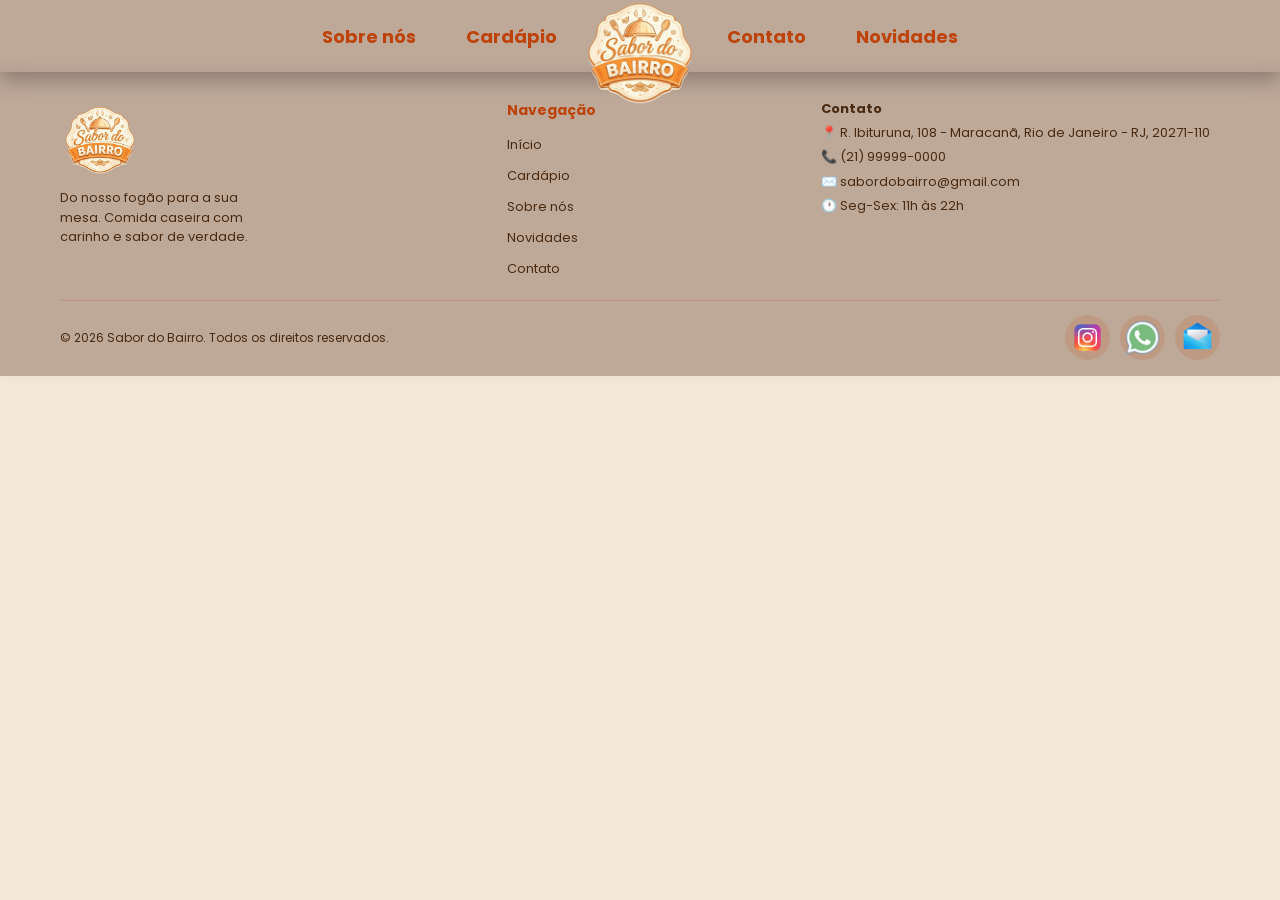
==== cardapio.html @ ca109fde "adição de footer responsivo" ====
<!DOCTYPE html>
<html lang="pt-br">

<head>
    <meta charset="UTF-8">
    <meta name="viewport" content="width=device-width, initial-scale=1.0">
    <title>Sabor do Bairro | Cardápio </title>
    <link rel="stylesheet" href="styles/menu.css">
    <link rel="preconnect" href="https://fonts.googleapis.com">
    <link rel="preconnect" href="https://fonts.gstatic.com" crossorigin>
    <link href="https://fonts.googleapis.com/css2?family=Koh+Santepheap:wght@100;300;400;700;900&display=swap" rel="stylesheet">
    <link href="https://fonts.googleapis.com/css2?family=Poppins:ital,wght@0,100;0,200;0,300;0,400;0,500;0,600;0,700;0,800;0,900;1,100;1,200;1 300;1,400;1,500;1,600;1,700;1,800;1,900&display=swap" rel="stylesheet">
    <script src="scripts/menu.js" defer></script>
    <link rel="shortcut icon" href="assets/images/logo.png" type="image/png">
</head>

<body>
    <header>
        <nav class="navbar">
            <div class="menu-toggle" id="menuToggle" onclick="toggleMenu()">☰</div>

            <a href="index.html" class="logo-nav-mobile">
                <img src="assets/images/logo.png" alt="Logo Sabor do Bairro">
            </a>

            <ul class="menu" id="menu">
                <li><a href="sobrenos.html">Sobre nós</a></li>
                <li><a href="cardapio.html">Cardápio</a></li>
                <li class="logo-gap"></li>
                <li><a href="index.html"><img src="assets/images/logo.png" alt="Logo Sabor do Bairro" class="logo"></a>
                </li>
                <li><a href="contato.html">Contato</a></li>
                <li><a href="novidades.html">Novidades</a></li>
            </ul>
        </nav>

        <ul class="menu-mobile" id="menuMobile">
            <a href="index.html" class="logo-menu-mobile">
                <img src="assets/images/logo.png" alt="Logo Sabor do Bairro">
            </a>
            <li><a href="index.html">Início</a></li>
            <li><a href="cardapio.html">Cardápio</a></li>
            <li><a href="contato.html">Contato</a></li>
            <li><a href="sobrenos.html">Sobre nós</a></li>
            <li><a href="novidades.html">Novidades</a></li>
            <footer>
                <p class="footernavbar">&copy; 2026 Sabor do Bairro. Todos os direitos reservados.</p>
            </footer>
        </ul>

        <div class="overlay" id="overlay" onclick="toggleMenu()"></div>
    </header>

    <footer class="rodape">
        <div class="gradeRodape">

            <div class="logoRodape">
                <img src="assets/images/logo.png" alt="Logo Sabor do Bairro">
                <p class="sloganRodape">Do nosso fogão para a sua mesa. Comida caseira com carinho e sabor de verdade.
                </p>
            </div>

            <div class="colunaRodape">
                <p class="tituloColuna">Navegação</p>
                <ul>
                    <li><a href="index.html">Início</a></li>
                    <li><a href="cardapio.html">Cardápio</a></li>
                    <li><a href="sobrenos.html">Sobre nós</a></li>
                    <li><a href="novidades.html">Novidades</a></li>
                    <li><a href="contato.html">Contato</a></li>
                </ul>
            </div>

            <div class="colunaRodape contatoRodape">
                <p class="tituloColuna">Contato</p>
                <p>📍 R. Ibituruna, 108 - Maracanã, Rio de Janeiro - RJ, 20271-110</p>
                <p>📞 (21) 99999-0000</p>
                <p>✉️ sabordobairro@gmail.com</p>
                <p>🕐 Seg-Sex: 11h às 22h</p>
            </div>

        </div>

        <hr class="divisorRodape">

        <div class="fundoRodape">
            <p class="direitosRodape">&copy; 2026 Sabor do Bairro. Todos os direitos reservados.</p>
            <div class="redesRodape">
                <a href="#" class="linkRede" title="Instagram"><img src="assets/images/icons/icons-instagram.png"
                        alt="Instagram"></a>
                <a href="#" class="linkRede" title="WhatsApp"><img src="assets/images/icons/icons-whatsapp.png"
                        alt="WhatsApp"></a>
                <a href="#" class="linkRede" title="Email"><img src="assets/images/icons/icons-mail.png"
                        alt="Email"></a>
            </div>
        </div>
    </footer>
</body>

</html>
---- styles/menu.css ----
:root {
    --corPrincipal: #be430a;
    --corSecundaria: #c0948057;
    --fundo: #F4E9D8;
    --branco: #FFFFFF;
    --textoPrincipal: #181818;
    --textoSecundario: #494949;
}
body {
    font-family: 'Poppins', Arial, Helvetica, sans-serif;
    background-color: #F4E9D8;
    margin: 0;
    padding: 0;
}
/*navbar pc*/
.navbar {
    position: relative;
    background: #8b6c5e81;
    box-shadow: 0 8px 20px rgba(0, 0, 0, 0.281);
    height: 72px;
    display: flex;
    align-items: center;
    justify-content: center;
    font-weight: bold;
}
.menu {
    display: flex;
    align-items: center;
    justify-content: center;
    gap: 10px;
    list-style: none;
    margin: 0;
    padding: 0;
    width: 100%;
}
.menu li a {
    font-size: 18px;
    color: var(--corPrincipal);
    text-decoration: none;
    padding: 0 20px;
}
.menu li:not(:has(.logo)) a:hover {
    color: #913409;
    border-bottom: 2px solid #913409;
}
.menu li:not(:has(.logo)) a.active {
    font-weight: 500;
    color: #913409;
}
.menu li:has(.logo) {
    position: absolute;
    top: -34px;
    left: 50%;
    transform: translateX(-50%);
    z-index: 10;
}
.logo {
    width: 120px;
    height: 120px;
    object-fit: contain;
    display: block;
}
.logo-gap {
    width: 110px;
}
/* menu celular */
.menu-toggle {
    display: none;
    font-size: 28px;
    color: var(--corPrincipal);
    cursor: pointer;
    font-weight: bold;
    position: absolute;
    left: 25px;
    z-index: 50;
}
.logo-nav-mobile {
    display: none;
    position: absolute;
    left: 50%;
    transform: translateX(-50%);
    z-index: 50;
}
.logo-nav-mobile img {
    width: 55px;
    height: 55px;
    object-fit: contain;
    display: block;
}
.menu-mobile {
    position: fixed;
    top: 0;
    left: 0;
    height: 100%;
    width: 260px;
    background-color: #ac9488;
    z-index: 200;
    list-style: none;
    padding-top: 20px;
    margin: 0;
    border-radius: 0 15px 15px 0;
    transform: translateX(-100%);
    transition: transform 0.3s ease;
}
.menu-mobile.aberto {
    transform: translateX(0);
}
.logo-menu-mobile {
    display: flex;
    justify-content: center;
    margin-bottom: 10px;
    padding: 10px 0 20px;
    border-bottom: 1px solid rgba(190, 67, 10, 0.2);
}
.logo-menu-mobile img {
    width: 90px;
    height: 90px;
    object-fit: contain;
}
.menu-mobile li a {
    display: block;
    padding: 12px 20px;
    color: var(--corPrincipal);
    font-weight: 600;
    text-decoration: none;
}
.menu-mobile li a:hover {
    color: #913409;
    border-bottom: 2px solid #913409;
}
.overlay {
    display: none;
    position: fixed;
    inset: 0;
    background: rgba(0, 0, 0, 0.4);
    z-index: 100;
}
.overlay.ativo {
    display: block;
}
.footernavbar {
    text-align: left;
    color: var(--corPrincipal);
    font-weight: 600;
    position: fixed;
    bottom: 65px;
    left: 20px;
    padding: 20px;
}
/* media query p celular */
@media (max-width: 768px) {
    .menu {
        display: none;
    }
    .menu-toggle {
        display: block;
    }
    .logo-nav-mobile {
        display: block;
    }
}

/* rodape */
.rodape {
    background: #8b6c5e81;
    box-shadow: 0 -4px 16px rgba(0, 0, 0, 0.10);
    font-family: 'Poppins', Arial, sans-serif;
    padding: 28px 60px 16px;
    box-sizing: border-box;
}

.gradeRodape {
    display: grid;
    grid-template-columns: 1.2fr 0.8fr 1.2fr;
    gap: 48px;
    width: 100%;
    margin-bottom: 20px;
    align-items: start;
}

.logoRodape img {
    width: 80px;
    height: 80px;
    object-fit: contain;
    display: block;
    margin-bottom: 8px;
}

.sloganRodape {
    font-size: 13px;
    color: #4a2a10;
    line-height: 1.5;
    margin: 0;
    max-width: 200px;
}

.tituloColuna {
    font-size: 14px;
    font-weight: 700;
    color: var(--corPrincipal);
    margin: 0 0 10px;
}

.colunaRodape ul {
    list-style: none;
    margin: 0;
    padding: 0;
    display: flex;
    flex-direction: column;
    gap: 6px;
}

.colunaRodape ul li a {
    font-size: 13px;
    color: #4a2a10;
    text-decoration: none;
    transition: color 0.2s;
}

.colunaRodape ul li a:hover {
    color: var(--corPrincipal);
}

.contatoRodape p {
    font-size: 13px;
    color: #4a2a10;
    margin: 0 0 6px;
    line-height: 1.4;
}

.divisorRodape {
    border: none;
    border-top: 1px solid rgba(190, 67, 10, 0.2);
    width: 100%;
    margin: 0 0 14px;
}

.fundoRodape {
    display: flex;
    align-items: center;
    justify-content: space-between;
    flex-wrap: wrap;
    gap: 8px;
}

.direitosRodape {
    font-size: 12px;
    color: #4a2a10;
    margin: 0;
}

.redesRodape {
    display: flex;
    gap: 10px;
}

.linkRede {
    width: 45px;
    height: 45px;
    border-radius: 50%;
    background: rgba(190, 67, 10, 0.15);
    display: flex;
    align-items: center;
    justify-content: center;
    text-decoration: none;
    transition: background 0.2s;
}

.linkRede img {
    width: 35px;
    height:35px;
    object-fit: contain;
}

.linkRede:hover {
    background: rgba(190, 67, 10, 0.30);
}

/* celular grande */
@media (max-width: 768px) {
    .rodape {
        padding: 16px 20px 12px;
    }

    .gradeRodape {
        grid-template-columns: 1fr;
        gap: 10px;
        margin-bottom: 12px;
    }

    .logoRodape {
        display: flex;
        align-items: center;
        gap: 12px;
    }

    .logoRodape img {
        width: 60px;
        height: 60px;
    }

    .sloganRodape {
        max-width: 100%;
        font-size: 12px;
    }

    .colunaRodape:has(ul) {
        display: none;
    }

    .contatoRodape p {
        font-size: 12px;
        margin-bottom: 4px;
    }

    .divisorRodape {
        margin: 10px 0;
    }

    .fundoRodape {
        flex-direction: column;
        align-items: center;
        text-align: center;
        gap: 8px;
    }

    .direitosRodape {
        text-align: center;
        font-size: 11px;
    }

    .linkRede {
        width: 40px;
        height: 40px;
    }

    .linkRede img {
        width: 30px;
        height: 30px;
    }
}

/* celular pequeno */
@media (max-width: 480px) {
    .logoRodape {
        flex-direction: row;
        align-items: center;
    }
}
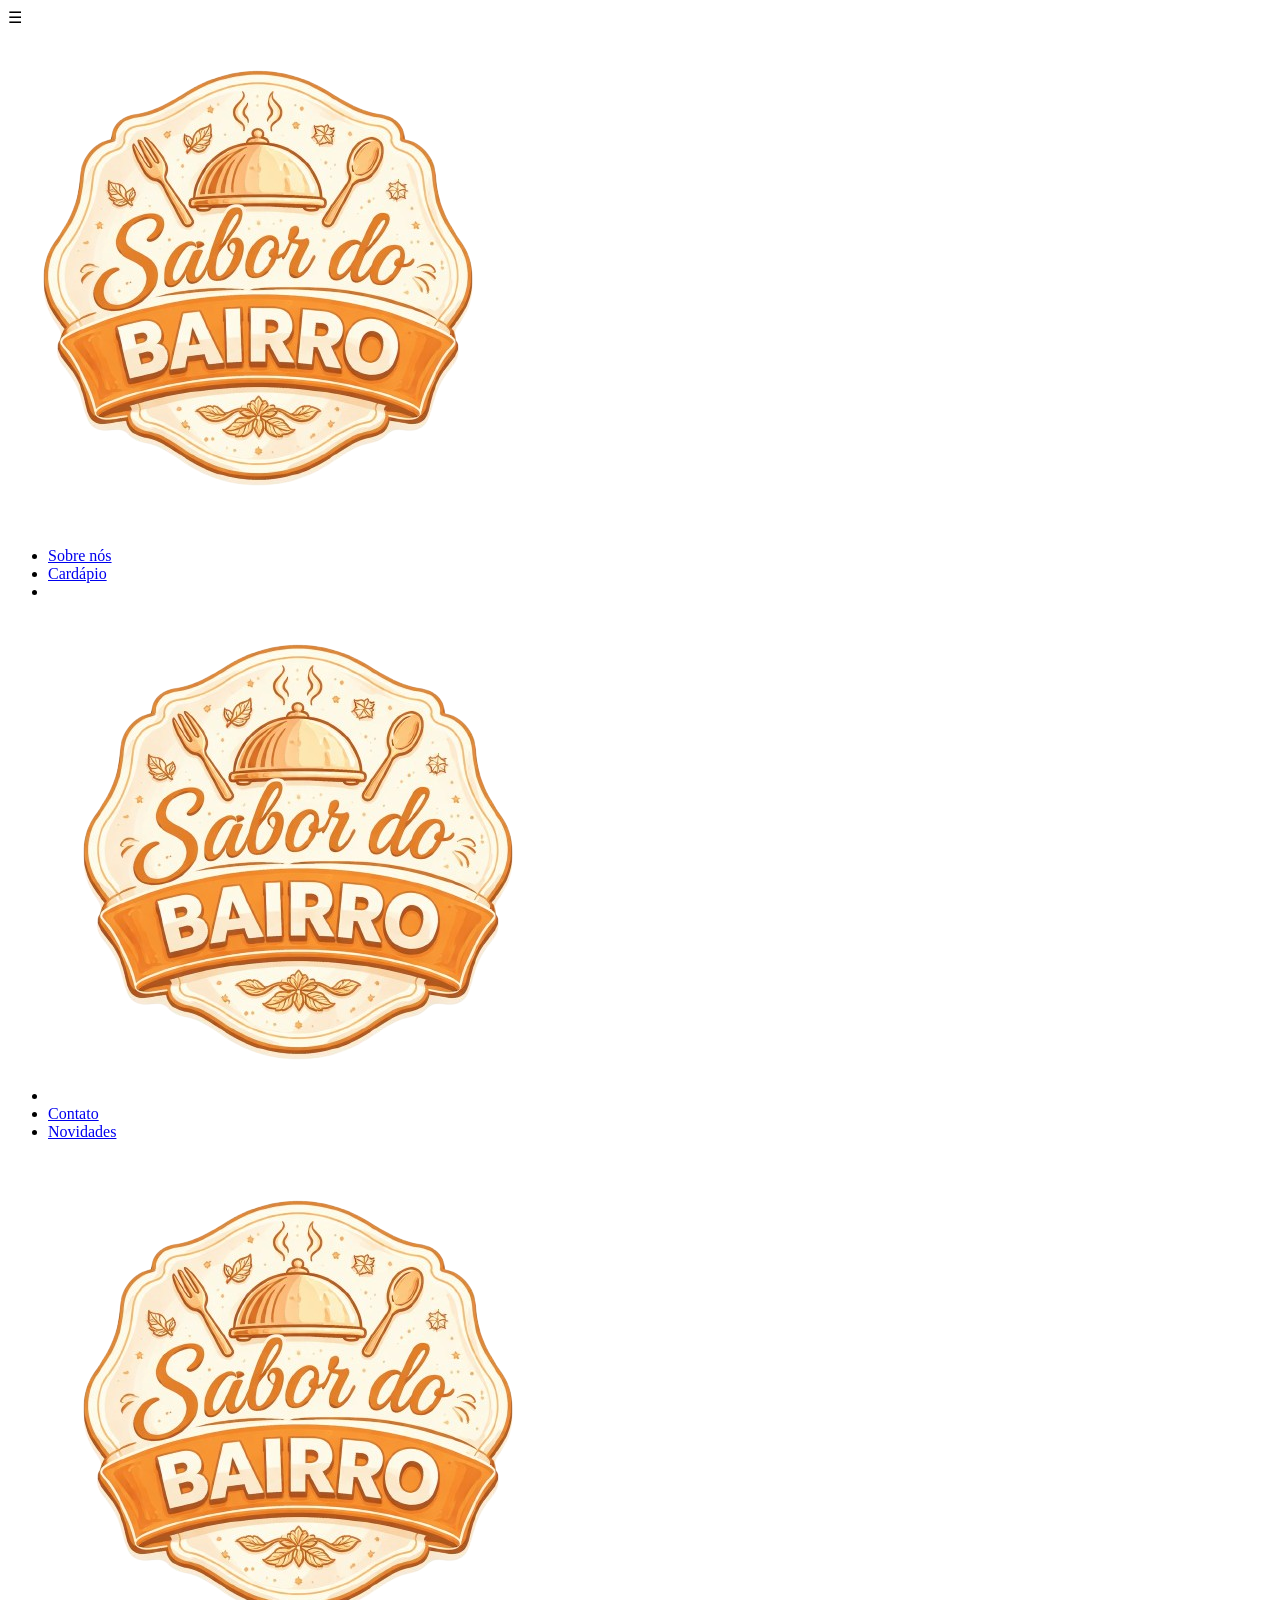
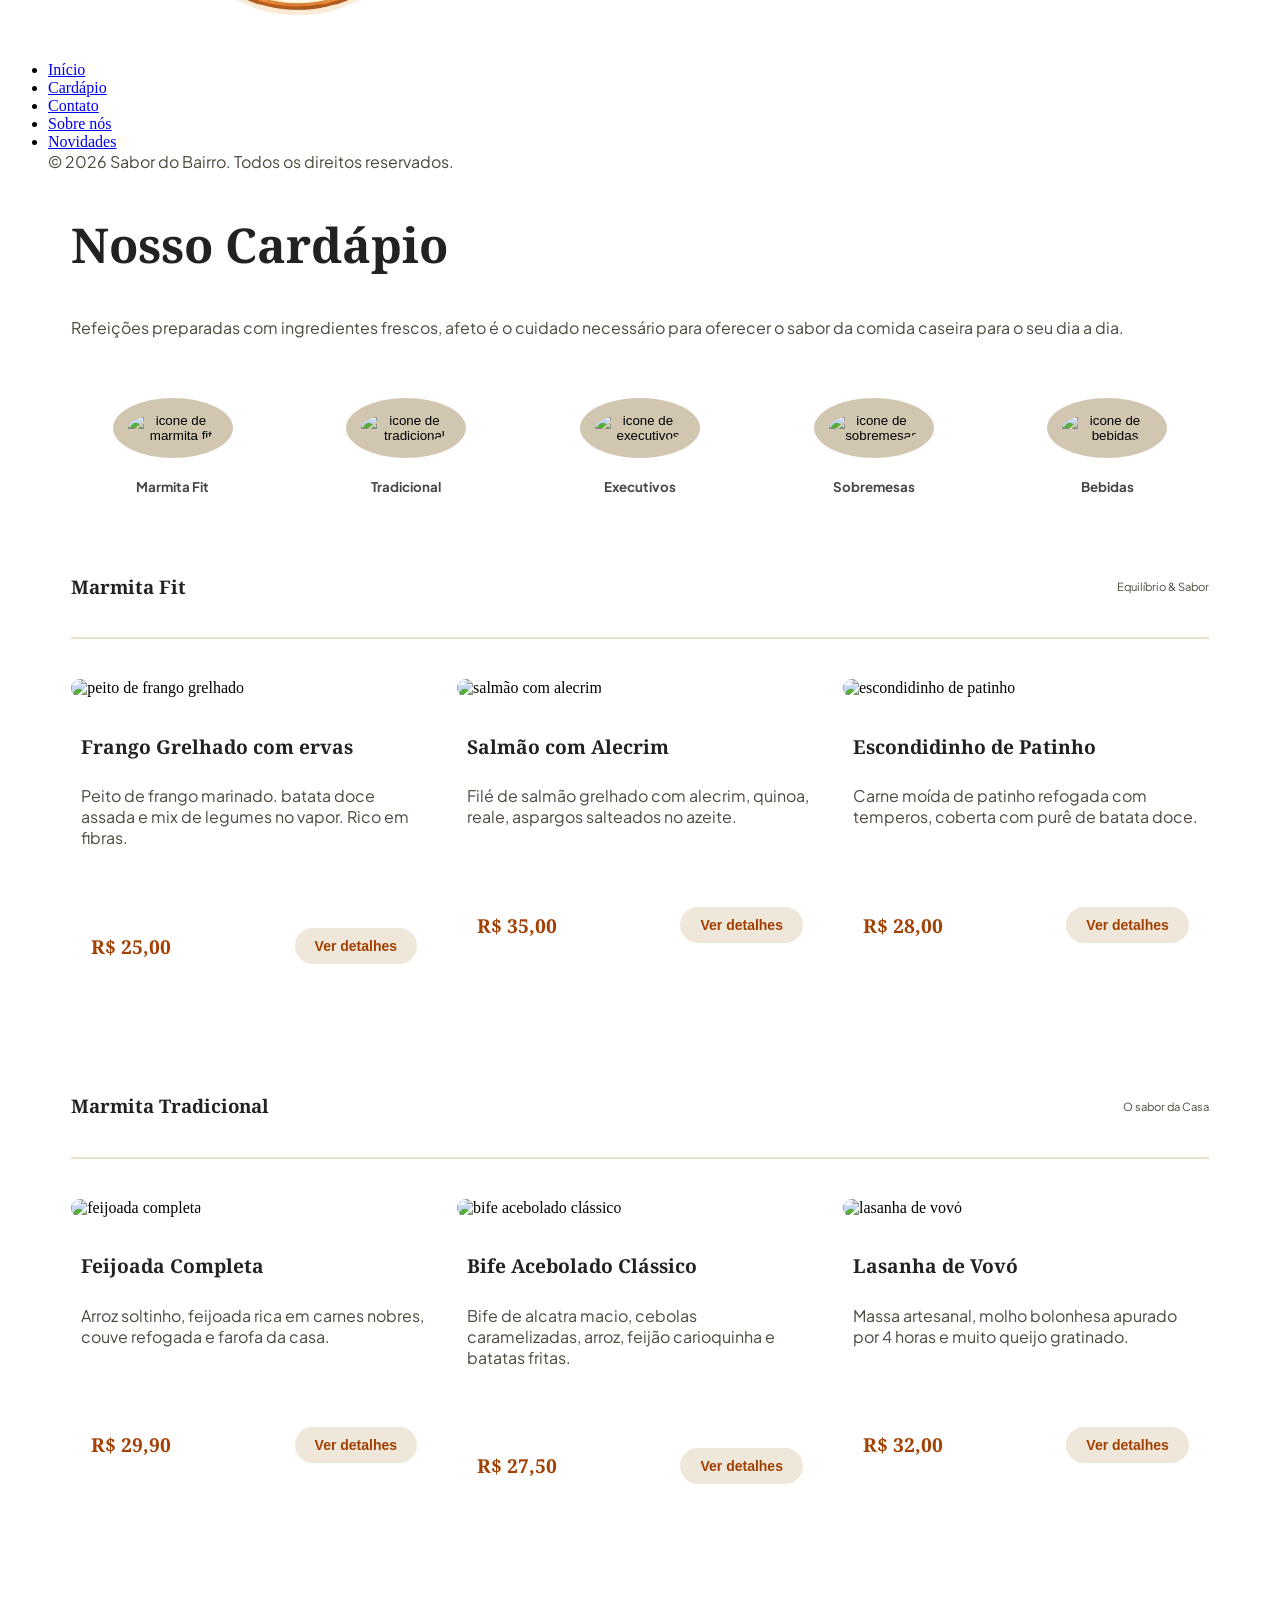
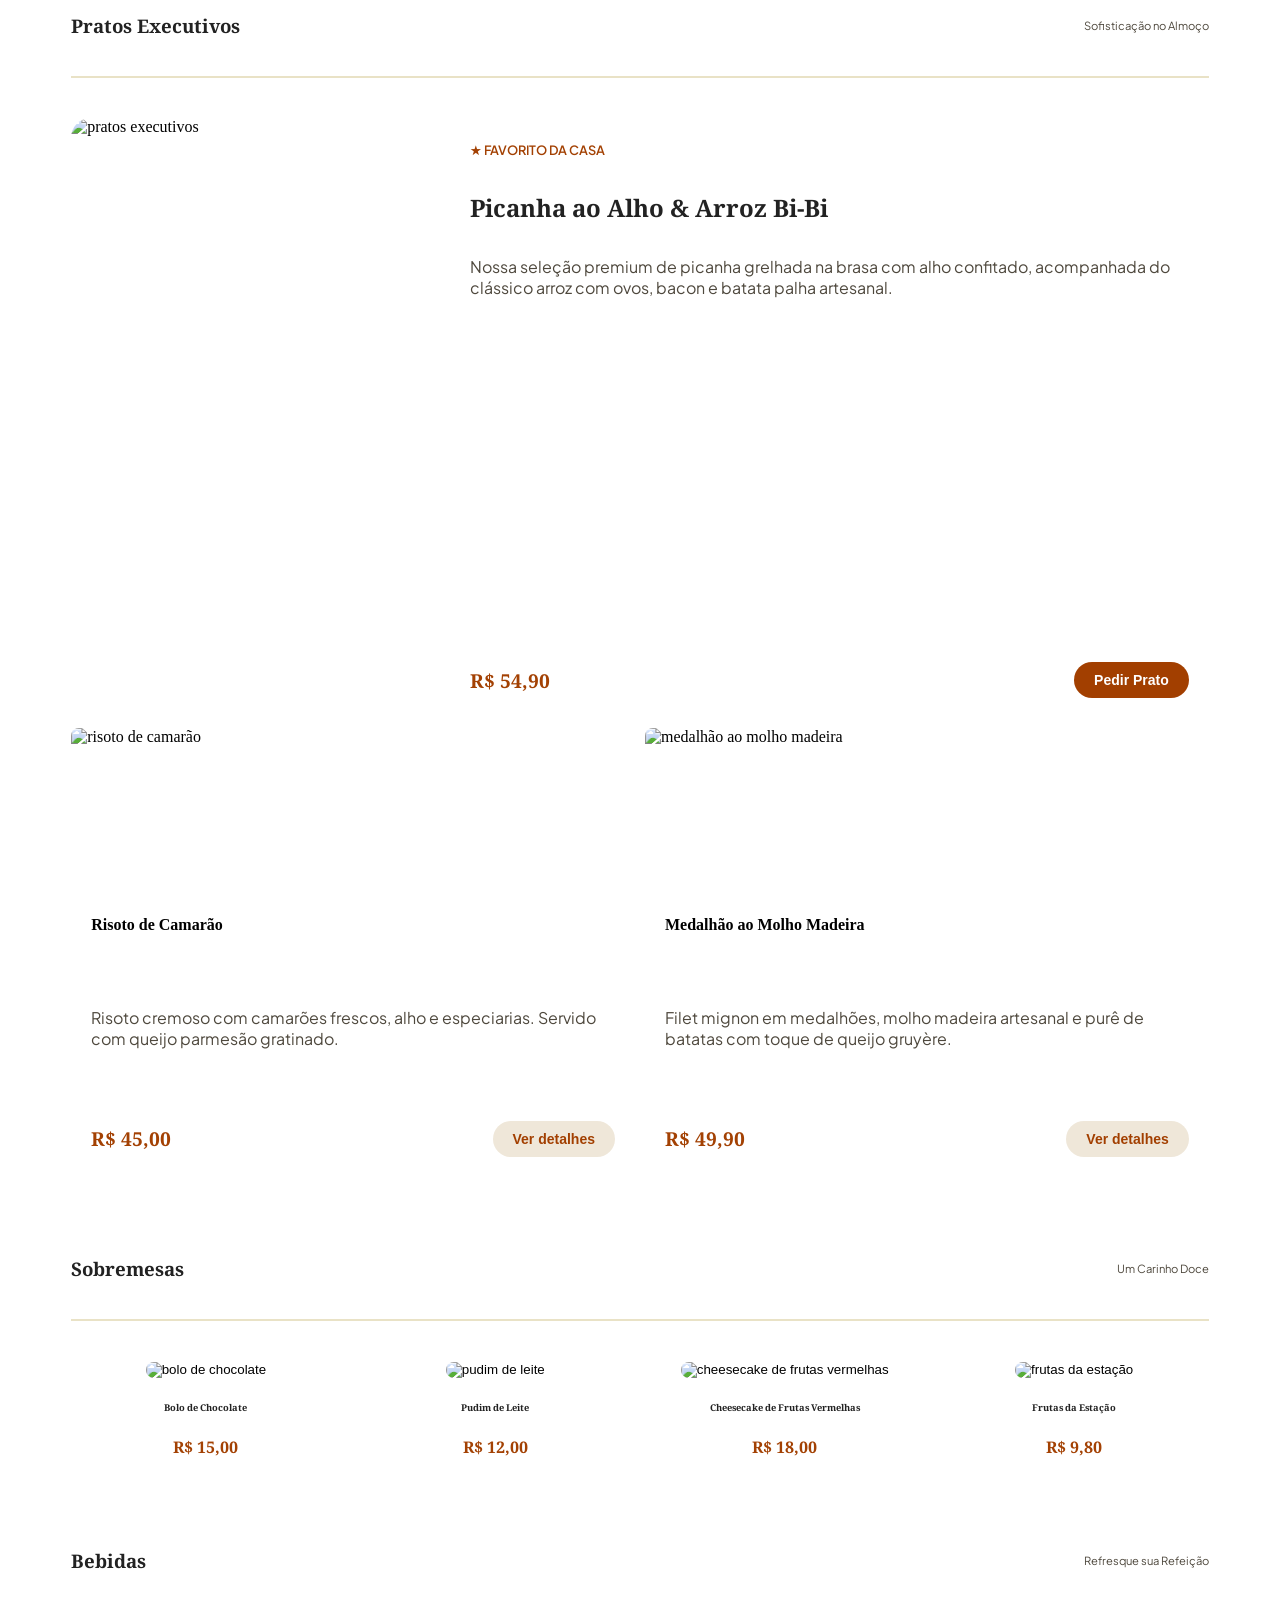
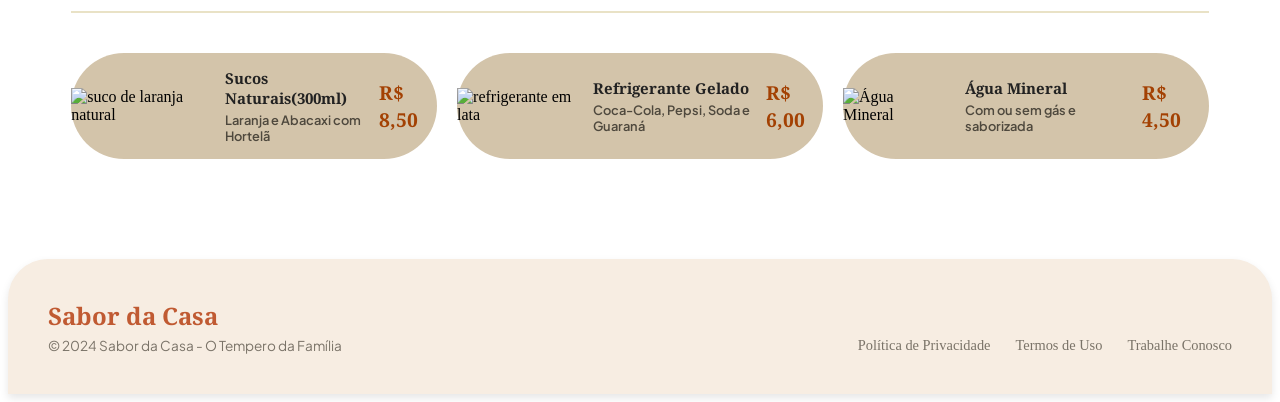
==== commit a5703f4a: "Add files via upload" ====
--- a/cardapio.html
+++ b/cardapio.html
@@ -4,18 +4,24 @@
 <head>
     <meta charset="UTF-8">
     <meta name="viewport" content="width=device-width, initial-scale=1.0">
-    <title>Sabor do Bairro | Cardápio </title>
-    <link rel="stylesheet" href="styles/menu.css">
+    <title>Sabor do Bairro</title>
+    <link rel="stylesheet" href="styles/style-cardapio.css">
+    <script src="script-card.js" defer></script>
+
+    <!-- links para as fonts -->
+     <link rel="preconnect" href="https://fonts.googleapis.com">
+<link rel="preconnect" href="https://fonts.gstatic.com" crossorigin>
+<link href="https://fonts.googleapis.com/css2?family=Noto+Serif:ital,wght@0,100..900;1,100..900&display=swap" rel="stylesheet">
+
     <link rel="preconnect" href="https://fonts.googleapis.com">
-    <link rel="preconnect" href="https://fonts.gstatic.com" crossorigin>
-    <link href="https://fonts.googleapis.com/css2?family=Koh+Santepheap:wght@100;300;400;700;900&display=swap" rel="stylesheet">
-    <link href="https://fonts.googleapis.com/css2?family=Poppins:ital,wght@0,100;0,200;0,300;0,400;0,500;0,600;0,700;0,800;0,900;1,100;1,200;1 300;1,400;1,500;1,600;1,700;1,800;1,900&display=swap" rel="stylesheet">
-    <script src="scripts/menu.js" defer></script>
-    <link rel="shortcut icon" href="assets/images/logo.png" type="image/png">
+<link rel="preconnect" href="https://fonts.gstatic.com" crossorigin>
+<link href="https://fonts.googleapis.com/css2?family=Noto+Serif:ital,wght@0,100..900;1,100..900&family=Plus+Jakarta+Sans:ital,wght@0,200..800;1,200..800&display=swap" rel="stylesheet">
+
 </head>
-
 <body>
-    <header>
+    
+
+     <header>
         <nav class="navbar">
             <div class="menu-toggle" id="menuToggle" onclick="toggleMenu()">☰</div>
 
@@ -51,50 +57,670 @@
         <div class="overlay" id="overlay" onclick="toggleMenu()"></div>
     </header>
 
-    <footer class="rodape">
-        <div class="gradeRodape">
-
-            <div class="logoRodape">
-                <img src="assets/images/logo.png" alt="Logo Sabor do Bairro">
-                <p class="sloganRodape">Do nosso fogão para a sua mesa. Comida caseira com carinho e sabor de verdade.
-                </p>
-            </div>
-
-            <div class="colunaRodape">
-                <p class="tituloColuna">Navegação</p>
-                <ul>
-                    <li><a href="index.html">Início</a></li>
-                    <li><a href="cardapio.html">Cardápio</a></li>
-                    <li><a href="sobrenos.html">Sobre nós</a></li>
-                    <li><a href="novidades.html">Novidades</a></li>
-                    <li><a href="contato.html">Contato</a></li>
-                </ul>
-            </div>
-
-            <div class="colunaRodape contatoRodape">
-                <p class="tituloColuna">Contato</p>
-                <p>📍 R. Ibituruna, 108 - Maracanã, Rio de Janeiro - RJ, 20271-110</p>
-                <p>📞 (21) 99999-0000</p>
-                <p>✉️ sabordobairro@gmail.com</p>
-                <p>🕐 Seg-Sex: 11h às 22h</p>
-            </div>
-
-        </div>
-
-        <hr class="divisorRodape">
-
-        <div class="fundoRodape">
-            <p class="direitosRodape">&copy; 2026 Sabor do Bairro. Todos os direitos reservados.</p>
-            <div class="redesRodape">
-                <a href="#" class="linkRede" title="Instagram"><img src="assets/images/icons/icons-instagram.png"
-                        alt="Instagram"></a>
-                <a href="#" class="linkRede" title="WhatsApp"><img src="assets/images/icons/icons-whatsapp.png"
-                        alt="WhatsApp"></a>
-                <a href="#" class="linkRede" title="Email"><img src="assets/images/icons/icons-mail.png"
-                        alt="Email"></a>
-            </div>
-        </div>
-    </footer>
+
+<main class="conteiner">
+    <!-- ========================seção do opções========================== -->
+<section class="sections">
+        <div class="titulo">
+        <h1>Nosso Cardápio</h1>
+        <p>Refeições preparadas com ingredientes frescos, afeto é o cuidado necessário para oferecer o sabor da comida caseira para o seu dia a dia.</p>
+            </div>
+     <div class="cardapio">  
+        <!-- botao de marmita -->
+    <figure>
+        <button onclick="" class="btn-icon" id="btn-marmita-fit">
+        <img src="assets/images/icons/marmita-fit-icon.png" alt="icone de marmita fit" class="img-icon">
+        <figcaption>Marmita Fit</figcaption>
+        </button>
+        
+    </figure>
+
+        <!-- botao de tradicional -->
+    <figure>
+        <button onclick="" class="btn-icon" id="btn-tradicional">
+        <img src="assets/images/icons/tradicional-icon.png" alt="icone de tradicional" class="img-icon">
+        <figcaption>Tradicional</figcaption>
+        </button>
+        
+    </figure>
+
+        <!-- botao de executivo -->
+    <figure>
+         <button onclick="" class="btn-icon" id="btn-executivo">
+        <img src="assets/images/icons/executivo-icon.png" alt="icone de executivos" class="img-icon">
+        <figcaption>Executivos</figcaption>
+        </button>
+        
+    </figure>
+
+        <!-- botao de sobremesa -->
+    <figure>
+         <button onclick="" class="btn-icon" id="btn-sobremesa">
+        <img src="assets/images/icons/sobremesa-icon.png" alt="icone de sobremesas" class="img-icon">
+        <figcaption>Sobremesas</figcaption>
+        </button>
+
+        
+    </figure>
+
+        <!-- botao de bebida -->
+    <figure>
+         <button onclick="" class="btn-icon" id="btn-bebida">
+        <img src="assets/imagens/icons/bebida-icon.png" alt="icone de bebidas" class="img-icon">
+         <figcaption>Bebidas</figcaption>
+         </button>
+        
+    </figure>
+    </div>
+</section>
+
+
+    <!-- ========================seção de catalogo========================== -->
+    <section class="sections" >
+        <div class="cabecalho-section">
+        <h3 class="titulo-section">Marmita Fit</h3>
+           <p>Equilíbrio & Sabor</p>
+        </div>
+
+
+        <div class="section-card">
+        <!-- CARD DO FRANGO GRELHADO -->
+        <article class="card-refeicao">
+             <div class="img-card">
+                <img src="assets/images/comidas/peito-frango-grelhado.jpg" alt="peito de frango grelhado" >
+            </div>
+            <div class="titulo-cards">
+                <h4>Frango Grelhado com ervas</h4>
+                <p>Peito de frango marinado. batata doce assada e mix de legumes no vapor. Rico em fibras.</p>
+            </div>
+            <div class="btn-prc">
+                <span class="preco">R$ 25,00</span>
+                <button class="btn-comprar"  data-modal="modal-fangro" id="openModal">Ver detalhes</button>
+            </div>
+        </article>
+
+        <!-- card salmao com alecrim -->
+        <article class="card-refeicao">
+            <div class="img-card">
+                <img src="assets/images/comidas/Salmao-Assado-com-Alecrim.JPG" alt="salmão com alecrim" >
+            </div>
+            <div class="titulo-cards">
+                <h4>Salmão com Alecrim</h4>
+                <p>Filé de salmão grelhado com alecrim, quinoa, reale, aspargos salteados no azeite.</p>
+            </div>
+            <div class="btn-prc">
+                <span class="preco">R$ 35,00</span>
+                <button class="btn-comprar" id="openModal" data-modal="modal-salmao">Ver detalhes</button>
+            </div>
+        </article>
+
+        <!-- CARD ESCONDIDNINHO DE PATINHO -->
+        <article class="card-refeicao">
+            <div class="img-card">
+                <img src="assets/images/comidas/escondidinho-de-patinho.jpg" alt="escondidinho de patinho"  >
+            </div>
+            <div class="titulo-cards">
+                <h4>Escondidinho de Patinho</h4>
+                <p>Carne moída de patinho refogada com temperos, coberta com purê de batata doce.</p>
+            </div>
+            <div class="btn-prc">
+                <span class="preco">R$ 28,00</span>
+                <button class="btn-comprar" id="openModal" data-modal="modal-patinho">Ver detalhes</button>
+            </div>
+            </div>
+    </section>
+
+
+    <!-- ========================segunda sessao de catalogo========================== -->
+    <section class="sections" >
+        <div class="cabecalho-section">
+        <h3 class="titulo-section">Marmita Tradicional</h3>
+           <p>O sabor da Casa</p>
+        </div>
+        <div class="section-card">
+        <!-- ====================CARD FEIJOADA COMPLETA============================ -->
+        <article class="card-refeicao">
+             <div class="img-card">
+                <img src="assets/images/comidas/feijoada.jpg" alt="feijoada completa" >
+            </div>
+            <div class="titulo-cards">
+                <h4>Feijoada Completa</h4>
+                <p>Arroz soltinho, feijoada rica em carnes nobres, couve refogada e farofa da casa.</p>
+            </div>
+            <div class="btn-prc">
+                <span class="preco">R$ 29,90</span>
+                <button class="btn-comprar" id="openModal" data-modal="modal-feijoada">Ver detalhes</button>
+            </div>
+        </article>
+
+        <!-- ====================card bife acebolado============================ -->
+        <article class="card-refeicao">
+            <div class="img-card">
+                <img src="assets/images/comidas/bife-acebolado.jpg" alt="bife acebolado clássico" >
+            </div>
+            <div class="titulo-cards">
+                <h4>Bife Acebolado Clássico</h4>
+                <p>Bife de alcatra macio, cebolas caramelizadas, arroz, feijão carioquinha e batatas fritas. </p>
+            </div>
+            <div class="btn-prc">
+                <span class="preco">R$ 27,50</span>
+                <button class="btn-comprar" id="openModal" data-modal="modal-bife">Ver detalhes</button>
+            </div>
+        </article>
+
+        <!-- ====================CARD LASANHA DE VOVÓ============================ -->
+        <article class="card-refeicao">
+            <div class="img-card">
+                <img src="assets/images/comidas/lasanha.jpg" alt="lasanha de vovó"  >
+            </div>
+            <div class="titulo-cards">
+                <h4>Lasanha de Vovó</h4>
+                <p>Massa artesanal, molho bolonhesa apurado por 4 horas e muito queijo gratinado.</p>
+            </div>
+            <div class="btn-prc">
+                <span class="preco">R$ 32,00</span>
+                <button class="btn-comprar" id="openModal" data-modal="modal-lasanha">Ver detalhes</button>
+            </div>
+            </div>
+    </section>
+
+<!-- ===============================SESSAO EXECUTIVO========================== -->
+    <section class="sections">
+        <div class="cabecalho-section">
+        <h3 class="titulo-section">Pratos Executivos</h3>
+           <p>Sofisticação no Almoço</p>
+        </div>
+
+        <!-- ========================CARD EXECUTIVO============================ -->
+        <article class="card-executivo"> 
+            <img src="assets/images/comidas/pt-executivo.jpg" alt="pratos executivos">
+
+            <header class="conteiner-executivo">
+            <div class="card-executivo-titulo">
+                <p> <span>&#9733; FAVORITO DA CASA</span> </p>
+                <h4>Picanha ao Alho & Arroz Bi-Bi</h4>
+                <p>Nossa seleção premium de picanha grelhada na brasa com alho confitado, acompanhada do clássico arroz com ovos, bacon e batata palha artesanal.</p>
+            </div>
+
+            <div class="btn-price">
+                <span class="preco">R$ 54,90</span>
+                <button class="btn-comprar" data-modal="modal-picanha" id="openModal">Pedir Prato</button>
+            </div>
+            </header>
+        </article>
+
+<!-- ====================SUBCARDS DO CARD ACIMA========================== -->
+    <div class="two-cards">
+            <article class="conteiner-refeicao">
+                <img src="assets/images/comidas/risoto.jpg" alt="risoto de camarão" >
+        
+            <div class="details-cards">
+                <h4>Risoto de Camarão</h4>
+                <p>Risoto cremoso com camarões frescos, alho e especiarias. Servido com queijo parmesão gratinado.</p>
+                    <div class="price-details">
+                         <span class="preco">R$ 45,00</span>
+                         <button class="btn-comprar" id="openModal" data-modal="modal-risoto"><span>Ver detalhes</span></button>
+                    </div>
+            </div>
+
+        </article>
+
+         <article class="conteiner-refeicao">
+                <img src="assets/images/comidas/molho-madeira.jpg" alt="medalhão ao molho madeira" >
+        
+            <div class="details-cards">
+                <h4>Medalhão ao Molho Madeira</h4>
+                <p>Filet mignon em medalhões, molho madeira artesanal e purê de batatas com toque de queijo gruyère.</p>
+                    <div class="price-details">
+                         <span class="preco">R$ 49,90</span>
+                         <button class="btn-comprar" id="openModal" data-modal="modal-molho">Ver detalhes</button>
+                    </div>
+            </div>
+        </article>
+    </div>
+    </section>
+
+<!-- ======================sessão sobremesas============================= -->
+    <section class="sections">
+            <div class="cabecalho-section">
+            <h3 class="titulo-section">Sobremesas</h3>
+            <p>Um Carinho Doce</p>
+            </div>
+    
+            <div class="section-sobremesa">
+            <!-- ===================CARD DO BOLO DE CHOCOLATE=========================== -->
+           <button id="openModal" data-modal="modal-bolo" class="card-link" > 
+                <article class="card-sobremesa">
+                    <div class="img-card">
+                        <img src="assets/images/comidas/bolo-chocolate.jpg" alt="bolo de chocolate" >
+                    </div>
+                    <div class="titulo-cards-sobremesa">
+                        <h4>Bolo de Chocolate</h4>
+                        <span class="preco">R$ 15,00</span>
+                    </div>
+                </article>
+            </button>
+
+            <!-- =======================card pudim de leite======================== -->
+            <button id="openModal" data-modal="modal-pudim" class="card-link">
+                <article class="card-sobremesa">
+                    <div class="img-card">
+                        <img src="assets/images/comidas/pudim-leite.jpg" alt="pudim de leite" >
+                    </div>
+                    <div class="titulo-cards-sobremesa">
+                        <h4>Pudim de Leite</h4>
+                        <span class="preco">R$ 12,00</span>
+                    </div>
+                </article>
+            </button>    
+
+            <!--========================= card de frutas da estação ======================== -->
+            <button id="openModal" data-modal="modal-cheesecake" class="card-link">
+                <article class="card-sobremesa">
+                    <div class="img-card">
+                        <img src="assets/images/comidas/cheesecake-frutas.jpg" alt="cheesecake de frutas vermelhas"  >
+                    </div>
+                    <div class="titulo-cards-sobremesa">
+                        <h4>Cheesecake de Frutas Vermelhas</h4>
+                        <span class="preco">R$ 18,00</span>
+                    </div>
+                </article>
+            </button>
+           
+           
+            <!--========================= card de frutas da estação ======================== -->
+            <button id="openModal" data-modal="modal-frutas" class="card-link">
+                <article class="card-sobremesa">
+                    <div class="img-card">
+                        <img src="assets/images/comidas/frutas.jpg" alt="frutas da estação"  >
+                    </div>
+                    <div class="titulo-cards-sobremesa">
+                        <h4>Frutas da Estação</h4>
+                        <span class="preco">R$ 9,80</span>
+                    </div>
+                </article>
+            </button>
+    </section>
+
+
+    <!-- ===========================sessao bebidas================================ -->
+    <section class="sections">
+            <div class="cabecalho-section">
+            <h3 class="titulo-section">Bebidas</h3>
+            <p>Refresque sua Refeição</p>
+            </div>
+
+            <div class="section-bebida">
+
+                <!-- ===========================card suco natural =============================-->
+                <div  class="card-bebida" data-modal="modal-suco">
+                      
+                    <div class="info-bebida">
+
+                        <div class="img-icon">
+                            <img src="assets/images/icons/juice-icon.png" alt="suco de laranja natural" >
+                        </div>
+
+                        <div class="titulo-bebidas">
+                            <h4>Sucos Naturais(300ml)</h4>
+                            <p id="descricao">Laranja e Abacaxi com Hortelã</p>
+                        </div>
+
+                    </div>
+
+                        <span class="preco">R$ 8,50</span>
+                     
+                </div>
+
+
+                <!-- =========================card refrigerante===================-->
+                <div onclick="" class="card-bebida">
+
+                    <div class="info-bebida">
+
+                        <div class="img-icon">
+                            <img src="assets/images/icons/can-icon.png" alt="refrigerante em lata" >
+                        </div>
+
+                        <div class="titulo-bebidas">
+                            <h4>Refrigerante Gelado</h4>
+                            <p id="descricao">Coca-Cola, Pepsi, Soda e Guaraná</p>
+                        </div>
+                    
+                    </div>
+
+                        <span class="preco">R$ 6,00</span>
+
+                    
+
+                </div>
+
+
+                <!-- =============================card suco detox============================ -->
+                <div onclick="" class="card-bebida">
+                    
+                    <div class="info-bebida">
+
+                        <div class="img-icon">
+                            <img src="assets/images/icons/bottle-icon.png" alt="Água Mineral"  >
+                        </div>
+
+                        <div class="titulo-bebidas">
+                            <h4>Água Mineral</h4>
+                            <p id="descricao">Com ou sem gás e saborizada</p>
+                        </div> 
+
+                    </div> 
+                            <span class="preco">R$ 4,50</span>
+                        
+                    
+                </div>
+                
+                </button>
+            </div>
+    </section>
+</main>
+
+<footer class="footer-container">
+    <div class="footer-content">
+        <!-- Lado Esquerdo: Marca e Copyright -->
+        <div class="footer-brand">
+            <h2 class="brand-name">Sabor da Casa</h2>
+            <p class="copyright">© 2024 Sabor da Casa - O Tempero da Família</p>
+        </div>
+
+        <!-- Lado Direito: Links -->
+        <nav class="footer-links">
+            <a href="#">Política de Privacidade</a>
+            <a href="#">Termos de Uso</a>
+            <a href="#">Trabalhe Conosco</a>
+        </nav>
+    </div>
+</footer>
+
+
+<!-- =================================popup(modal) comidas================================= -->
+
+
+
+<!-- ====================================   POPUP FRANGO    ============================= -->
+<dialog class="modal" id="modal-fangro">
+                <div class="header-modal">
+                    <h2>Detalhes do Prato</h2>
+                    <button class="close-btn" onclick="closeModal()">X</button> 
+                </div>    
+    <div class="modal-content">     
+        <img src="assets/imgs-cardapio/peito-frango-grelhado.jpg" alt="peito de frango grelhado" >  
+        
+        <div class="conteudo-modal">
+            <h3>Frango Grelhado com Ervas</h3>
+
+           <dl> 
+             <dt>O equilíbrio perfeito entre saúde e sabor. Nosso peito de frango é marinado por 12 horas em uma mistura exclusiva de ervas finas, alho assado e suco de limão taiti, garantindo uma carne macia, suculenta e grelhada no ponto ideal. Perfeito para quem busca uma refeição leve, mas sem abrir mão do sabor artesanal.</dt>
+                <dd><Strong>Ingredientes:</Strong>Peito de frango premium, azeite de oliva extra virgem, alho, limão taiti, páprica defumada, lemon pepper, sal marinho e ervas finas (tomilho e alecrim).</dd>
+                <dd><strong>Peso da porção:</strong> 200g</dd>
+                <dd><strong>Alérgicos:</strong> Contém alho. NÃO CONTÉM GLÚTEN.</dd>
+           </dl>
+
+           <dl>
+             <dt> Informação Nutricional (Porção de 100g)</dt>
+                <dd><strong>Valor Energético:</strong> 156 kcal </dd>
+                <dd><strong>Proteínas:</strong> 28 g (Alta concentração para reconstrução muscular)</dd>
+                <dd><strong>Gorduras Totais:</strong> 3,1 g (Baixo teor de gordura)</dd>
+                <dd><strong>Carboidratos:</strong> 0 g (Ideal para dietas Low Carb)</dd>
+                <dd><strong>Sódio:</strong> 104 mg</dd>
+           </dl>
+        </div>   
+    </div>
+</dialog>
+
+  <!-- =======================  POPUP SALMÃO    ============================= -->
+<dialog class="modal" id="modal-salmao">
+    <div class="header-modal">
+        <h2>Detalhes do Prato</h2>
+        <button class="close-btn" onclick="closeModal()">X</button>
+    </div>
+    <div class="modal-content">
+        <img src="assets/imgs-cardapio/Salmao-Assado-com-Alecrim.JPG" alt="Filé de salmão grelhado com alecrim">
+        <div class="conteudo-modal">
+                <h3>Salmão Assado com Alecrim</h3>
+
+            <dl>
+                <dt>Uma combinação sofisticada e nutritiva. Nosso filé de salmão é grelhado com alecrim fresco, acompanhado de quinoa real e aspargos salteados no azeite, oferecendo uma textura única e um sabor refinado para uma refeição premium.</dt>
+                <dd><strong>Ingredientes:</strong> Filé de salmão fresco, quinoa real, aspargos frescos, azeite de oliva extra virgem, alecrim, limão siciliano, sal marinho e pimenta-do-reino.</dd>
+                <dd><strong>Peso da porção:</strong> 250g (Salmão + acompanhamentos)</dd>
+                <dd><strong>Alérgicos:</strong> CONTÉM PEIXE. NÃO CONTÉM GLÚTEN.</dd>
+            </dl>
+            <dl>
+                <dt>Informação Nutricional (Porção de 100g)</dt>
+                <dd><strong>Valor Energético:</strong> 185 kcal</dd>
+                <dd><strong>Proteínas:</strong> 18 g (Rico em Ômega 3)</dd>
+                <dd><strong>Gorduras Totais:</strong> 9,5 g (Gorduras boas/saudáveis)</dd>
+                <dd><strong>Carboidratos:</strong> 7,2 g (Baixo índice glicêmico)</dd>
+                <dd><strong>Sódio:</strong> 92 mg</dd>
+            </dl>
+        </div>
+    </div>
+</dialog>
+
+ <!-- ====================================  POPUP ESCONDIDINHO  ============================= -->
+<dialog class="modal" id="modal-patinho">
+    <div class="header-modal">
+        <h2>Detalhes do Prato</h2>
+        <button class="close-btn" onclick="closeModal()">X</button>
+    </div>
+    <div class="modal-content">
+        <img src="assets/imgs-cardapio/Escondidinho-de-Patinho.JPG" alt="Escondidinho de patinho com batata doce">
+        <div class="conteudo-modal">
+                <h3>Escondidinho de Patinho</h3>
+
+            <dl>
+                <dt>O clássico conforto em uma versão fit e nutritiva. Carne moída de patinho extra limpa, refogada com temperos naturais e coberta com um purê cremoso de batata doce. Uma opção completa que une proteína de alto valor biológico e energia de liberação lenta.</dt>
+                <dd><strong>Ingredientes:</strong> Carne de patinho moída, batata doce cozida, cebola, alho, tomate, azeite de oliva extra virgem, sal marinho, salsinha, cebolinha e uma pitada de noz-moscada.</dd>
+                <dd><strong>Peso da porção:</strong> 350g</dd>
+                <dd><strong>Alérgicos:</strong> CONTÉM ALHO E CEBOLA. NÃO CONTÉM GLÚTEN.</dd>
+            </dl>
+            <dl>
+                <dt>Informação Nutricional (Porção de 100g)</dt>
+                <dd><strong>Valor Energético:</strong> 128 kcal</dd>
+                <dd><strong>Proteínas:</strong> 12 g (Carne magra para saciedade)</dd>
+                <dd><strong>Gorduras Totais:</strong> 2,8 g (Baixíssimo teor de gordura)</dd>
+                <dd><strong>Carboidratos:</strong> 14 g (Energia de baixo índice glicêmico)</dd>
+                <dd><strong>Fibras:</strong> 1,8 g</dd>
+                <dd><strong>Sódio:</strong> 85 mg</dd>
+            </dl>
+        </div>
+    </div>
+</dialog>
+
+<!-- ================================POPUP FEIJOADA =======================================-->
+
+
+<dialog class="modal" id="modal-feijoada">
+    <div class="header-modal">
+        <h2>Detalhes do Prato</h2>
+        <button class="close-btn" onclick="closeModal()">X</button>
+    </div>
+    <div class="modal-content">
+        <img src="assets/imgs-cardapio/feijoada.jpg" alt="Feijoada completa com acompanhamentos">
+        <div class="conteudo-modal">
+            <h3>Feijoada Completa</h3>
+             
+            <dl>
+                <dt>O sabor autêntico da tradição brasileira com um toque de sofisticação. Nossa feijoada é preparada com carnes nobres selecionadas, cozidas lentamente para garantir maciez e um caldo encorpado. Acompanha arroz branco soltinho, couve mineira refogada no alho e nossa exclusiva farofa artesanal da casa.</dt>
+                <dd><strong>Ingredientes:</strong> Feijão preto, carnes nobres (lombo, paio, charque e costelinha), arroz agulhinha, couve manteiga, farinha de mandioca temperada, bacon, alho, cebola, louro e especiarias naturais.</dd>
+                <dd><strong>Peso da porção:</strong> 450g (Prato completo)</dd>
+                <dd><strong>Alérgicos:</strong> CONTÉM DERIVADOS DE PORCO E GLÚTEN (na farofa). PODE CONTER TRAÇOS DE SOJA.</dd>
+            </dl>
+            <dl>
+                <dt>Informação Nutricional (Porção de 100g - Mix do prato)</dt>
+                <dd><strong>Valor Energético:</strong> 215 kcal</dd>
+                <dd><strong>Proteínas:</strong> 14 g (Fonte de ferro e aminoácidos)</dd>
+                <dd><strong>Gorduras Totais:</strong> 11,2 g (Energia e sabor)</dd>
+                <dd><strong>Carboidratos:</strong> 16,5 g (Fonte de energia complexa)</dd>
+                <dd><strong>Fibras:</strong> 4,2 g (Alto teor de fibras do feijão)</dd>
+                <dd><strong>Sódio:</strong> 310 mg</dd>
+            </dl>
+        </div>
+    </div>
+</dialog>
+
+<!-- ==============================POPUP BIFE ============================== -->
+
+<dialog class="modal" id="modal-bife">
+    <div class="header-modal">
+        <h2>Detalhes do Prato</h2>
+        <button class="close-btn" onclick="closeModal()">X</button>
+    </div>
+    <div class="modal-content">
+        <img src="assets/imgs-cardapio/bife-acebolado.jpg" alt="Bife de alcatra acebolado com arroz, feijão e batatas fritas">
+        <div class="conteudo-modal">
+            <h3>Bife de Alcatra Acebolado</h3>
+
+            <dl>
+                <dt>O sabor inconfundível do dia a dia brasileiro. Nosso bife de alcatra é selecionado e grelhado no ponto certo, coberto com uma generosa camada de cebolas caramelizadas na própria suculência da carne. Acompanha o clássico arroz branco soltinho, feijão carioquinha temperado no capricho e batatas fritas crocantes.</dt>
+                <dd><strong>Ingredientes:</strong> Bife de alcatra premium, cebola branca, arroz agulhinha, feijão carioquinha, batata in natura, azeite de oliva, alho, louro, sal marinho e salsinha.</dd>
+                <dd><strong>Peso da porção:</strong> 400g (Prato completo)</dd>
+                <dd><strong>Alérgicos:</strong> CONTÉM ALHO E CEBOLA. NÃO CONTÉM GLÚTEN (verificar fritura das batatas).</dd>
+            </dl>
+            <dl>
+                <dt>Informação Nutricional (Porção de 100g - Mix do prato)</dt>
+                <dd><strong>Valor Energético:</strong> 198 kcal</dd>
+                <dd><strong>Proteínas:</strong> 15 g (Alta biodisponibilidade de ferro)</dd>
+                <dd><strong>Gorduras Totais:</strong> 7,4 g (Gorduras saturadas e insaturadas)</dd>
+                <dd><strong>Carboidratos:</strong> 18 g (Fonte de energia rápida e duradoura)</dd>
+                <dd><strong>Fibras:</strong> 2,1 g</dd>
+                <dd><strong>Sódio:</strong> 185 mg</dd>
+            </dl>
+        </div>
+    </div>
+</dialog>
+
+<!-- ===============================    POPUP LASANHA ============================== -->
+
+<dialog class="modal" id="modal-lasanha">
+    <div class="header-modal">
+        <h2>Detalhes do Prato</h2>
+        <button class="close-btn" onclick="closeModal()">X</button>
+    </div>
+    <div class="modal-content">
+        <img src="assets/imgs-cardapio/lasanha.jpg" alt="Lasanha de vovó com molho bolonhesa e queijo gratinado">
+        <div class="conteudo-modal">
+            <h3>Lasanha de Vovó</h3>
+
+            <dl>
+                <dt>O sabor da lasanha da vovó, agora em uma versão que une tradição e qualidade. Massa artesanal feita com farinha de trigo especial, intercalada com um molho bolonhesa apurado por 4 horas, repleto de carne moída selecionada, tomates frescos e temperos naturais. Finalizada com uma generosa camada de queijo gratinado que derrete na boca.</dt>
+                <dd><strong>Ingredientes:</strong> Massa artesanal (farinha de trigo, ovos, azeite), molho bolonhesa (carne moída, tomate pelado, cebola, alho, cenoura, aipo, azeite, ervas finas), queijo muçarela e parmesão para gratinar.</dd>
+                <dd><strong>Peso da porção:</strong> 350g</dd>
+                <dd><strong>Alérgicos:</strong> CONTÉM GLÚTEN E DERIVADOS DE LEITE. PODE CONTER TRAÇOS DE SOJA.</dd>
+            </dl>
+            <dl>
+                <dt>Informação Nutricional (Porção de 100g)</dt>
+                <dd><strong>Valor Energético:</strong> 220 kcal</dd>
+                <dd><strong>Proteínas:</strong> 12 g (Carne e queijo)</dd>
+                <dd><strong>Gorduras Totais:</strong> 10 g (Gorduras saturadas do queijo)</dd>
+                <dd><strong>Carboidratos:</strong> 18 g (Massa artesanal)</dd>
+                <dd><strong>Fibras:</strong> 1,5 g</dd>
+                <dd><strong>Sódio:</strong> 250 mg</dd>
+            </dl>
+        </div>
+    </div>
+    <div class="btn-comprarModal-content">
+     <button class="btn-comprarModal" onclick="">Pedir Lasanha</button>
+     </div>
+</dialog> 
+
+<!-- ===============================POPUP PICANHA===============================-->
+
+<dialog class="modal" id="modal-picanha">
+    <div class="header-modal">
+        <h2>★ FAVORITO DA CASA</h2>
+        <button class="close-btn" onclick="closeModal()">X</button>
+    </div>
+    <div class="modal-content">
+        <img src="assets/imgs-cardapio/pt-executivo.jpg" alt="Picanha ao Alho e Arroz Bi-Bi">
+        <div class="conteudo-modal">
+            <h3>Picanha ao Alho & Arroz Bi-Bi</h3>
+            <dl>
+                <dt>Nossa seleção premium de picanha grelhada na brasa com alho confitado, acompanhada do clássico arroz com ovos, bacon e batata palha artesanal crocante.</dt>
+                <dd><strong>Ingredientes:</strong> Picanha maturada, alho confitado, arroz agulhinha, ovos, bacon, batata palha da casa e sal grosso.</dd>
+                <dd><strong>Peso da porção:</strong> 450g</dd>
+                <dd><strong>Alérgicos:</strong> CONTÉM OVOS E DERIVADOS DE PORCO (BACON). NÃO CONTÉM GLÚTEN.</dd>
+            </dl>
+
+            <!-- SEÇÃO DE ADICIONAIS -->
+            <div class="adicionais-container">
+                <h3>Turbine seu prato (Adicionais):</h3>
+                <div id="lista-adicionais">
+                    <!-- O JavaScript vai preencher aqui -->
+                </div>
+                <p id="total-pedido">Total: R$ 54,90</p>
+            </div>
+        </div>
+    </div>
+</dialog>
+
+
+
+<!-- =============================POPUP MOLHO MADEIRA============================= -->
+
+<dialog class="modal" id="modal-molho">
+    <div class="header-modal">
+        <h2>Detalhes do Prato</h2>
+        <button class="close-btn" onclick="closeModal()">X</button>
+    </div>
+    <div class="modal-content">
+        <img src="assets/imgs-cardapio/molho-madeira.jpg" alt="Medalhão de filet mignon ao molho madeira">
+        <div class="conteudo-modal">
+            <h3>Medalhão de filet mignon ao molho madeira</h3>
+            <dl>
+                <dt>O ápice da elegância e sabor. Dois generosos medalhões de filet mignon grelhados no ponto desejado, cobertos com nosso autêntico molho madeira artesanal, reduzido por horas com vinho tinto e ervas. Acompanha um purê de batatas aveludado com o toque refinado e levemente adocicado do queijo gruyère.</dt>
+                <dd><strong>Ingredientes:</strong> Filet mignon premium, batata monalisa, queijo gruyère, vinho tinto, caldo de carne artesanal, manteiga, champignon, alho e especiarias.</dd>
+                <dd><strong>Peso da porção:</strong> 380g</dd>
+                <dd><strong>Alérgicos:</strong> CONTÉM DERIVADOS DE LEITE. NÃO CONTÉM GLÚTEN.</dd>
+            </dl>
+            <dl>
+                <dt>Informação Nutricional (Porção de 100g)</dt>
+                <dd><strong>Valor Energético:</strong> 174 kcal</dd>
+                <dd><strong>Proteínas:</strong> 16 g (Corte magro e proteico)</dd>
+                <dd><strong>Gorduras Totais:</strong> 9,2 g (Incluindo gorduras boas do queijo)</dd>
+                <dd><strong>Carboidratos:</strong> 8,5 g</dd>
+                <dd><strong>Sódio:</strong> 145 mg</dd>
+            </dl>
+        </div>
+    </div>
+</dialog>
+
+<!-- =============================== POPUP RISOTO ========================================-->
+
+<dialog class="modal" id="modal-risoto">
+    <div class="header-modal">
+        <h2>Detalhes do Prato</h2>
+        <button class="close-btn" onclick="closeModal()">X</button>
+    </div>
+    <div class="modal-content">
+        <img src="assets/imgs-cardapio/risoto.jpg" alt="Risoto cremoso de camarão com parmesão">
+        <div class="conteudo-modal">
+                <H3>Risoto de Camarão</H3>
+
+            <dl>
+                <dt>Uma experiência gastronômica refinada e irresistível. Nosso risoto é preparado com arroz arbóreo de alta qualidade, cozido lentamente em caldo artesanal até atingir a cremosidade perfeita. Finalizado com camarões frescos salteados no alho, especiarias selecionadas e uma camada generosa de queijo parmesão gratinado.</dt>
+                <dd><strong>Ingredientes:</strong> Arroz arbóreo, camarões frescos, queijo parmesão, manteiga, vinho branco (evaporado), alho, cebola, caldo de legumes natural, sal marinho e mix de especiarias (páprica e pimenta branca).</dd>
+                <dd><strong>Peso da porção:</strong> 350g</dd>
+                <dd><strong>Alérgicos:</strong> CONTÉM CRUSTÁCEOS (CAMARÃO), LEITE E DERIVADOS. NÃO CONTÉM GLÚTEN.</dd>
+            </dl>
+            <dl>
+                <dt>Informação Nutricional (Porção de 100g)</dt>
+                <dd><strong>Valor Energético:</strong> 168 kcal</dd>
+                <dd><strong>Proteínas:</strong> 11 g (Rico em iodo e proteínas magras)</dd>
+                <dd><strong>Gorduras Totais:</strong> 6,5 g (Provenientes do queijo e manteiga)</dd>
+                <dd><strong>Carboidratos:</strong> 16 g (Energia proveniente do arroz arbóreo)</dd>
+                <dd><strong>Sódio:</strong> 210 mg</dd>
+            </dl>
+        </div>
+    </div>
+</dialog>
 </body>
 
-</html>+</html>
+
--- a/styles/style-cardapio.css
+++ b/styles/style-cardapio.css
@@ -0,0 +1,748 @@
+@import url("style-nav.css");
+
+
+.conteiner {
+    margin-top: 30px;
+    padding: 0 5%;
+}
+
+
+
+p {
+    font-family: "Plus Jakarta Sans", sans-serif;
+    font-optical-sizing: auto;
+    font-style: normal;
+    color: #4e483d;
+    margin: 0;
+    padding: 0;
+
+}
+
+.sections {
+    margin-top: 40px;
+}
+
+
+
+.titulo h1 {
+    font-size: 3rem;
+    color: #222;
+    font-family: "Noto Serif", serif;
+    font-optical-sizing: auto;
+    font-weight: bold;
+    font-style: normal;
+    font-variation-settings:
+        "wdth" 100;
+}
+
+@media (max-width: 768px) {
+    .conteiner {
+        padding: 0 10px;
+
+    }
+}
+
+/* ========================== estilo dos botoes de categoria =========================== */
+
+.cardapio {
+    display: grid;
+    grid-template-columns: repeat(5, 1fr);
+    gap: 30px;
+    justify-content: space-around;
+    margin-top: 60px;
+    width: 100%;
+
+}
+
+
+
+.btn-icon {
+    background: none;
+    border: none;
+    padding: 0;
+    width: 120px;
+}
+
+.btn-icon:hover {
+    transform: scale(1.1);
+    transition: transform 0.3s ease;
+}
+
+
+figure {
+    margin: 0;
+    display: flex;
+    flex-direction: column;
+    align-items: center;
+    gap: 10px;
+}
+
+
+figure img {
+    width: 60px;
+    height: auto;
+    border-radius: 50%;
+    background-color: #d1c7b1;
+    object-fit: contain;
+    padding: 15px;
+}
+
+
+
+figcaption {
+
+    font-weight: 600;
+    color: #333;
+    text-align: center;
+    margin-top: 4px;
+    padding-top: 10px;
+    font-family: "Plus Jakarta Sans", sans-serif;
+    font-weight: bold;
+    font-optical-sizing: auto;
+    font-style: normal;
+    color: #464646;
+    margin-top: 10px;
+}
+
+
+.btn-icon {
+    border: none;
+    border-radius: 50%;
+}
+
+
+@media (max-width: 768px) {
+
+    .card-refeicao,
+    .card-executivo,
+    .two-cards {
+        grid-template-columns: repeat(3, 1fr);
+        padding: 0 10px;
+    }
+
+    .cardapio {
+        grid-template-columns: repeat(2, 1fr);
+
+    }
+
+    img {
+        width: 100%;
+        height: auto;
+    }
+
+}
+
+/* =============================================================================== */
+
+
+
+/* ===========================sections de cards================================== */
+.section-card {
+    display: grid;
+    grid-template-columns: repeat(3, 1fr);
+    gap: 20px;
+    margin: 40px 0px;
+}
+
+.section-card h3 {
+    font-size: 150%;
+    color: #222;
+    font-family: Arial, Helvetica, sans-serif;
+}
+
+.section-card .img-card img {
+    width: 100%;
+    height: auto;
+    border-radius: 10px;
+
+}
+
+
+.cabecalho-section {
+    display: flex;
+    justify-content: space-between;
+    align-items: center;
+    border-bottom: 2px solid #e9e2c6;
+    padding: 20px 0px;
+
+}
+
+.cabecalho-section p {
+    font-family: "Plus Jakarta Sans", sans-serif;
+    font-size: 70%;
+    font-optical-sizing: auto;
+    font-style: normal;
+    color: #4e483d;
+}
+
+.titulo-section {
+    color: #222;
+    font-family: "Noto Serif", serif;
+    font-optical-sizing: auto;
+    font-weight: bold;
+    font-style: normal;
+    font-variation-settings:
+        "wdth" 100;
+
+}
+
+
+.titulo-cards {
+    padding: 10px;
+}
+
+.titulo-cards h4 {
+    font-size: 120%;
+    color: #222;
+    font-family: "Noto Serif", serif;
+    font-optical-sizing: auto;
+    font-weight: bold;
+    font-style: normal;
+    font-variation-settings:
+        "wdth" 100;
+
+}
+
+
+.card-refeicao {
+    width: 100%;
+    max-width: 1200px;
+    background-color: #FFFFFF;
+    display: flex;
+    flex-direction: column;
+    border-radius: 8px;
+}
+
+.preco {
+    font-size: 120%;
+    color: #A34103;
+    font-family: "Noto Serif", serif;
+    font-optical-sizing: auto;
+    font-weight: bold;
+    font-style: normal;
+    font-variation-settings:
+        "wdth" 100;
+}
+
+
+.btn-prc {
+    display: flex;
+    justify-content: space-between;
+    align-items: center;
+    padding: 50px 20px;
+    margin-top: 20px;
+
+}
+
+.btn-comprar {
+    background-color: #EFE7D9;
+    border: none;
+    padding: 10px 20px;
+    border-radius: 20px;
+    color: #A23F00;
+    font-size: 14px;
+    font-weight: bold;
+    cursor: pointer;
+}
+
+.btn-comprar:hover {
+    background-color: rgb(185, 173, 149);
+    color: #d37121;
+    transform: scale(1.05);
+    transition: transform 0.3s ease;
+}
+
+
+/* =============================================================================== */
+
+
+
+
+/* ====================SESSÃO EXECUTIVA====================== */
+
+
+.card-executivo {
+    display: flex;
+    width: 100%;
+    height: 600px;
+    max-width: 1400px;
+    background-color: #FFFFFF;
+    border-radius: 20px;
+    overflow: hidden;
+    margin-top: 40px;
+
+
+}
+
+.card-executivo img {
+    width: 50%;
+    height: auto;
+    object-fit: cover;
+
+
+}
+
+
+.card-executivo-titulo {
+    padding: 20px;
+    display: flex;
+    flex-direction: column;
+    justify-content: flex-start;
+    width: 100%;
+
+
+}
+
+.card-executivo-titulo h4 {
+    font-size: 150%;
+    color: #222;
+    font-family: "Noto Serif", serif;
+    font-optical-sizing: auto;
+    font-weight: bold;
+    font-style: normal;
+    font-variation-settings:
+        "wdth" 100;
+}
+
+.card-executivo-titulo span {
+    font-family: "Plus Jakarta Sans", sans-serif;
+    font-size: 80%;
+    font-weight: 600;
+    font-optical-sizing: auto;
+    font-style: normal;
+    color: #A34103;
+
+}
+
+
+.conteiner-executivo {
+    display: flex;
+    flex-direction: column;
+    justify-content: space-between;
+    height: 100%;
+    width: 100%;
+
+}
+
+.btn-price {
+    display: flex;
+    justify-content: space-between;
+    padding: 20px;
+    align-items: center;
+    margin-top: 20px;
+
+}
+
+.btn-price button {
+    background-color: #A23F00;
+    border: none;
+    padding: 10px 20px;
+    border-radius: 20px;
+    color: #fff;
+    font-size: 14px;
+    font-weight: bold;
+    cursor: pointer;
+}
+
+.btn-price button:hover {
+    background-color: #d37121;
+    color: #fff;
+    transform: scale(1.05);
+    transition: transform 0.3s ease;
+}
+
+/* =============================================================================== */
+
+
+
+/* ================= SUBCARD DO CARD ACIMA========================== */
+
+.two-cards {
+    display: flex;
+    justify-content: space-between;
+    gap: 10px;
+    margin: 10px 0%;
+    width: 100%;
+    max-width: 1400px;
+
+
+
+}
+
+.conteiner-refeicao {
+    display: flex;
+    flex: 1 1 0;
+    flex-direction: column;
+    width: 100%;
+    background-color: #FFFFFF;
+    overflow: hidden;
+    border-radius: 8px;
+
+}
+
+.conteiner-refeicao img {
+    width: 100%;
+    height: 250px;
+    object-fit: cover;
+}
+
+.details-cards {
+    padding: 20px;
+    display: flex;
+    flex-direction: column;
+    justify-content: space-between;
+    height: 100%;
+    flex-grow: 1;
+}
+
+.price-details {
+    display: flex;
+    justify-content: space-between;
+    align-items: center;
+    margin-top: 20px;
+}
+
+/* =============================================================================== */
+
+
+
+/* ======================sobremesas============================= */
+
+.section-sobremesa {
+    display: grid;
+    grid-template-columns: repeat(4, 1fr);
+    gap: 20px;
+    margin: 40px 0px;
+}
+
+.card-sobremesa {
+    width: 100%;
+    display: flex;
+    flex-direction: column;
+    border-radius: 8px;
+
+}
+
+.section-sobremesa button {
+    background: none;
+    width: 100%;
+    border: none;
+    cursor: pointer;
+}
+
+.section-sobremesa button:hover {
+    transform: scale(1.03);
+    transition: transform 0.5s ease;
+}
+
+.card-sobremesa .img-card img {
+    width: 100%;
+    height: 300px;
+    border-radius: 10px;
+    object-fit: cover;
+    object-position: center;
+
+}
+
+.titulo-cards-sobremesa {
+    display: flex;
+    flex-direction: column;
+    padding: 10px;
+    gap: 10px;
+    justify-content: center;
+    align-items: center;
+}
+
+.titulo-cards-sobremesa h4 {
+    font-size: 70%;
+    color: #222;
+    font-family: "Noto Serif", serif;
+    font-optical-sizing: auto;
+    font-weight: bold;
+    font-style: normal;
+    font-variation-settings:
+        "wdth" 100;
+
+}
+
+/* =============================================================================== */
+
+
+/*=================== bebidas ======================= */
+
+.section-bebida {
+    display: grid;
+    grid-template-columns: repeat(3, 1fr);
+    gap: 20px;
+    margin: 40px 0px;
+}
+
+
+.card-bebida {
+    width: 100%;
+    height: auto;
+    min-height: 30px;
+    border-radius: 100px;
+    background: none;
+    display: flex;
+    justify-content: space-around;
+
+
+    background-color: #d3c4aa;
+    align-items: center;
+    padding: 5px 0px;
+    transition: 0.5s;
+}
+
+.card-bebida:hover {
+    transform: scale(1.03);
+
+}
+
+.info-bebida {
+    display: flex;
+    align-items: center;
+    gap: 20px;
+
+}
+
+.img-icon img {
+    width: 30px;
+    height: auto;
+
+
+}
+
+.titulo-bebidas {
+    display: flex;
+    font-size: 15px;
+    flex-direction: column;
+    gap: 4px;
+    align-items: flex-start;
+    position: relative;
+    top: -10px;
+
+}
+
+
+
+.titulo-bebidas h4 {
+    font-size: 100%;
+    color: #222;
+    font-family: "Noto Serif", serif;
+    font-optical-sizing: auto;
+    font-weight: bold;
+    font-style: normal;
+    margin-bottom: 0px;
+
+}
+
+#descricao {
+    margin: 0;
+    font-family: "Plus Jakarta Sans", sans-serif;
+    font-size: 0.8rem;
+    font-weight: 600;
+    font-style: normal;
+    color: #4e483d;
+
+}
+
+/* =================roda pé de página=========================== */
+
+.footer-container {
+    width: 100%;
+    margin-top: 100px;
+}
+
+.footer-content {
+    display: flex;
+    justify-content: space-between;
+    align-items: flex-end;
+    background-color: #f7ede2;
+    padding: 40px;
+    border-radius: 40px 40px 0px 0px;
+    box-shadow: 0 4px 8px rgba(0, 0, 0, 0.1);
+
+
+}
+
+.brand-name {
+    color: #c05a32;
+    font-family: 'Noto Serif', serif;
+    font-size: 1.5rem;
+    margin: 0 0 5px 0;
+}
+
+.copyright {
+    color: #7a7368;
+    font-size: 0.85rem;
+    margin: 0;
+}
+
+.footer-links {
+    display: flex;
+    gap: 25px;
+    /* Espaço entre os links */
+}
+
+.footer-links a {
+    text-decoration: none;
+    color: #7a7368;
+    font-size: 0.9rem;
+    font-weight: 500;
+    transition: color 0.3s;
+}
+
+.footer-links a:hover {
+    color: #c05a32;
+    /* Cor ao passar o mouse */
+}
+
+
+/* ============================================POPUP STYLE========================================== */
+
+dialog.modal {
+    width: 80%;
+    max-width: 1200px;
+    border: none;
+    border-radius: 10px;
+    padding: 20px;
+    background-color: #fff;
+    box-shadow: 0 4px 8px rgba(0, 0, 0, 0.308);
+}
+
+dialog::backdrop {
+    background-color: rgba(0, 0, 0, 0.664);
+}
+
+.header-modal {
+    display: flex;
+    justify-content: space-between;
+    align-items: center;
+    border-bottom: 2px solid #e9e2c6;
+    margin-bottom: 15px;
+}
+
+.header-modal h2 {
+    font-size: 150%;
+    color: #222;
+    font-family: "Noto Serif", serif;
+    font-optical-sizing: auto;
+    font-weight: bold;
+    font-style: normal;
+    font-variation-settings:
+        "wdth" 100;
+}
+
+.header-modal button {
+    background: none;
+    border: none;
+    font-size: 20px;
+    cursor: pointer;
+    color: #837213;
+}
+
+
+
+
+.modal-content {
+    display: grid;
+    grid-template-columns: 1fr 2fr;
+    gap: 20px;
+}
+
+.modal-content img {
+    width: 100%;
+    min-height: 500px;
+    min-width: 400px;
+    height: auto;
+    border-radius: 10px;
+    object-fit: cover;
+    object-position: center;
+}
+
+.modal-content .conteudo-modal {
+    display: flex;
+    flex-direction: column;
+    justify-content: flex-start;
+    gap: 1px;
+}
+
+.conteudo-modal dl {
+    display: flex;
+    flex-direction: column;
+    gap: 5px;
+}
+
+.conteudo-modal dt {
+    font-weight: 600;
+    color: #333;
+    font-family: "Plus Jakarta Sans", sans-serif;
+    font-size: 80%;
+}
+
+.conteudo-modal dd {
+    margin: 0;
+    font-family: "Plus Jakarta Sans", sans-serif;
+    font-size: 80%;
+    color: #4e483d;
+    border-bottom: 2px solid #ebcf63;
+    padding: 5px 10px;
+}
+
+.conteudo-modal h3 {
+    font-size: 200%;
+    color: #222;
+    font-family: "Noto Serif", serif;
+    font-optical-sizing: auto;
+    font-weight: bold;
+    font-style: normal;
+    font-variation-settings:
+        "wdth" 100;
+
+    margin-bottom: -10px;
+
+}
+
+.btn-comprarModal {
+    display: inline-block;
+    justify-content: center;
+    margin-top: 15px;
+    background-color: #f34317;
+    border: none;
+    padding: 10px 20px;
+    border-radius: 20px;
+    color: #dbcdc4;
+    font-size: 14px;
+    font-weight: bold;
+    cursor: pointer;
+    width: 600px;
+    justify-self: center;
+}
+
+.btn-comprarModal:hover {
+    background-color: rgb(165, 7, 2);
+    color: #d37121;
+    transform: scale(1.05);
+    transition: transform 0.3s ease;
+}
+
+
+.btn-comprarModal-content {
+    display: flex;
+    justify-content: center;
+}
+
+
+@media (max-width: 768px) {
+    .footer-content {
+        flex-direction: column;
+        align-items: flex-start;
+        gap: 20px;
+    }
+
+    .footer-links {
+        flex-direction: column;
+        gap: 10px;
+    }
+}
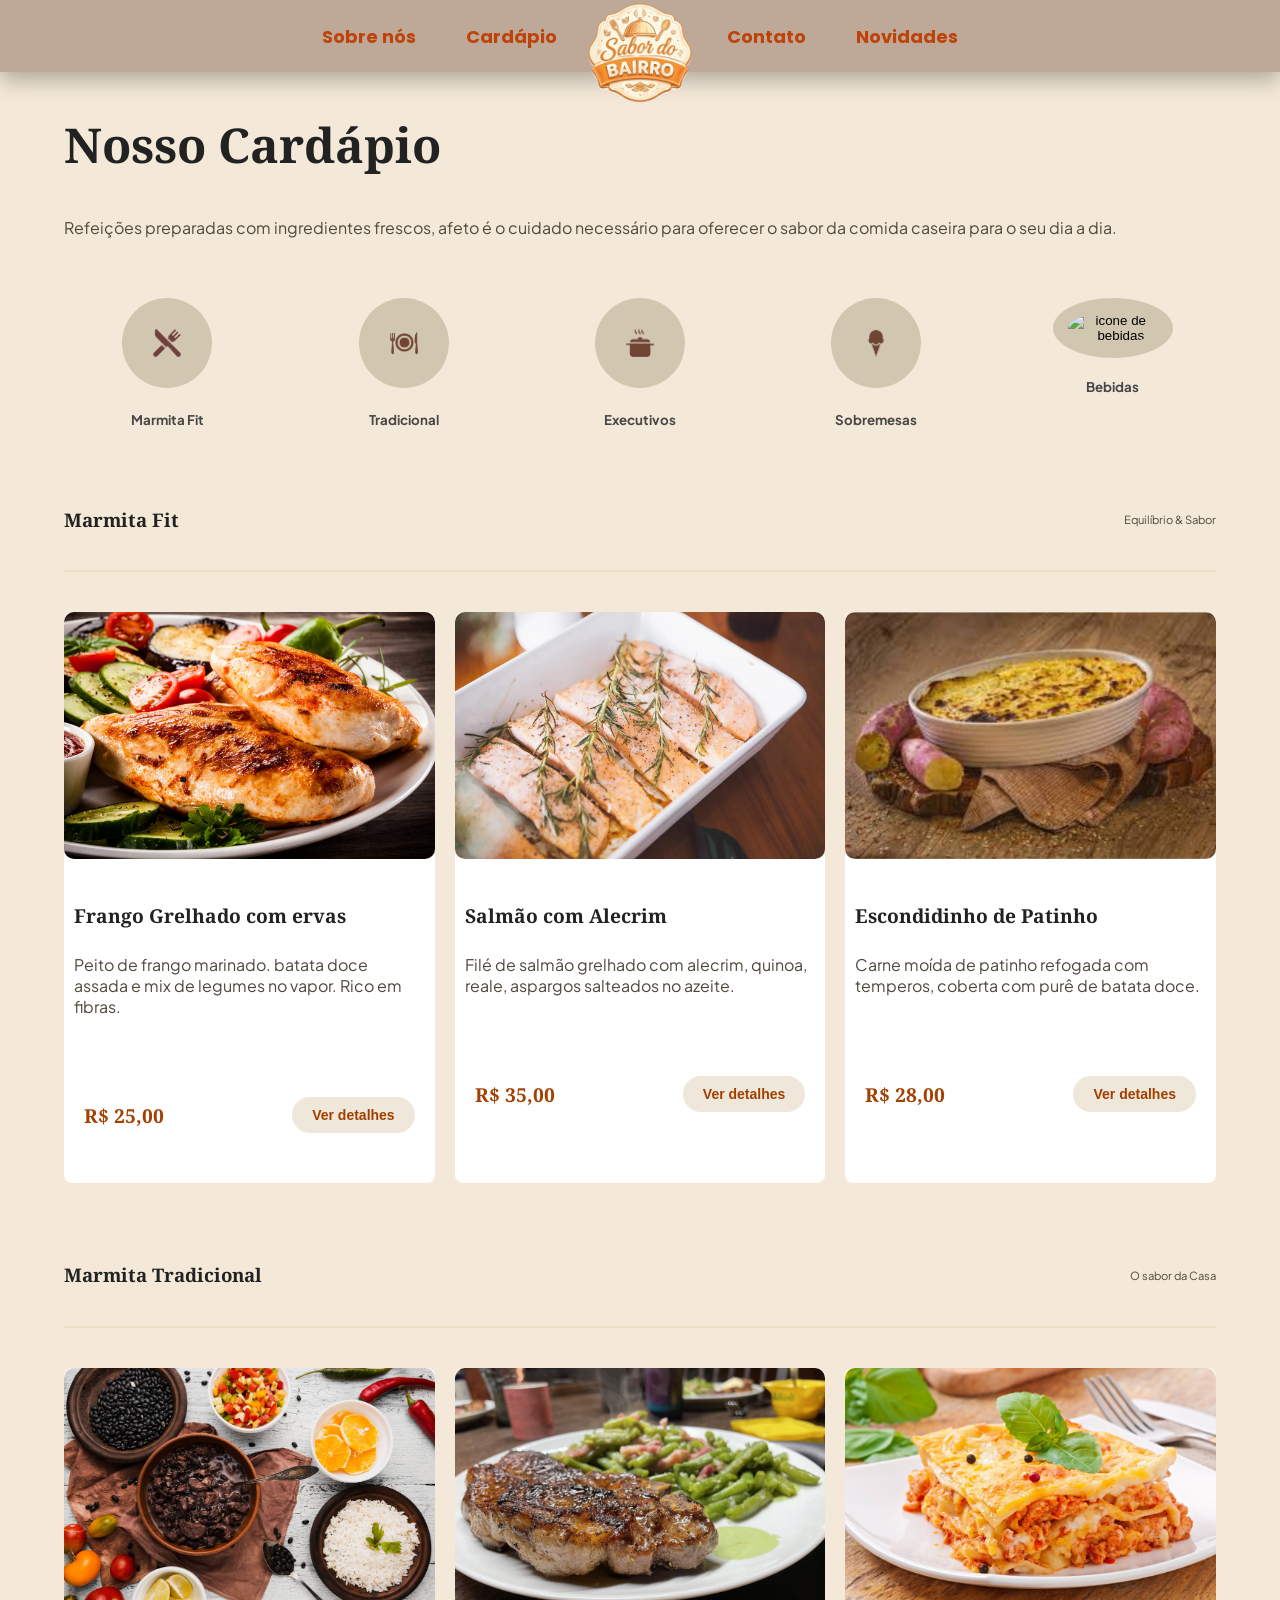
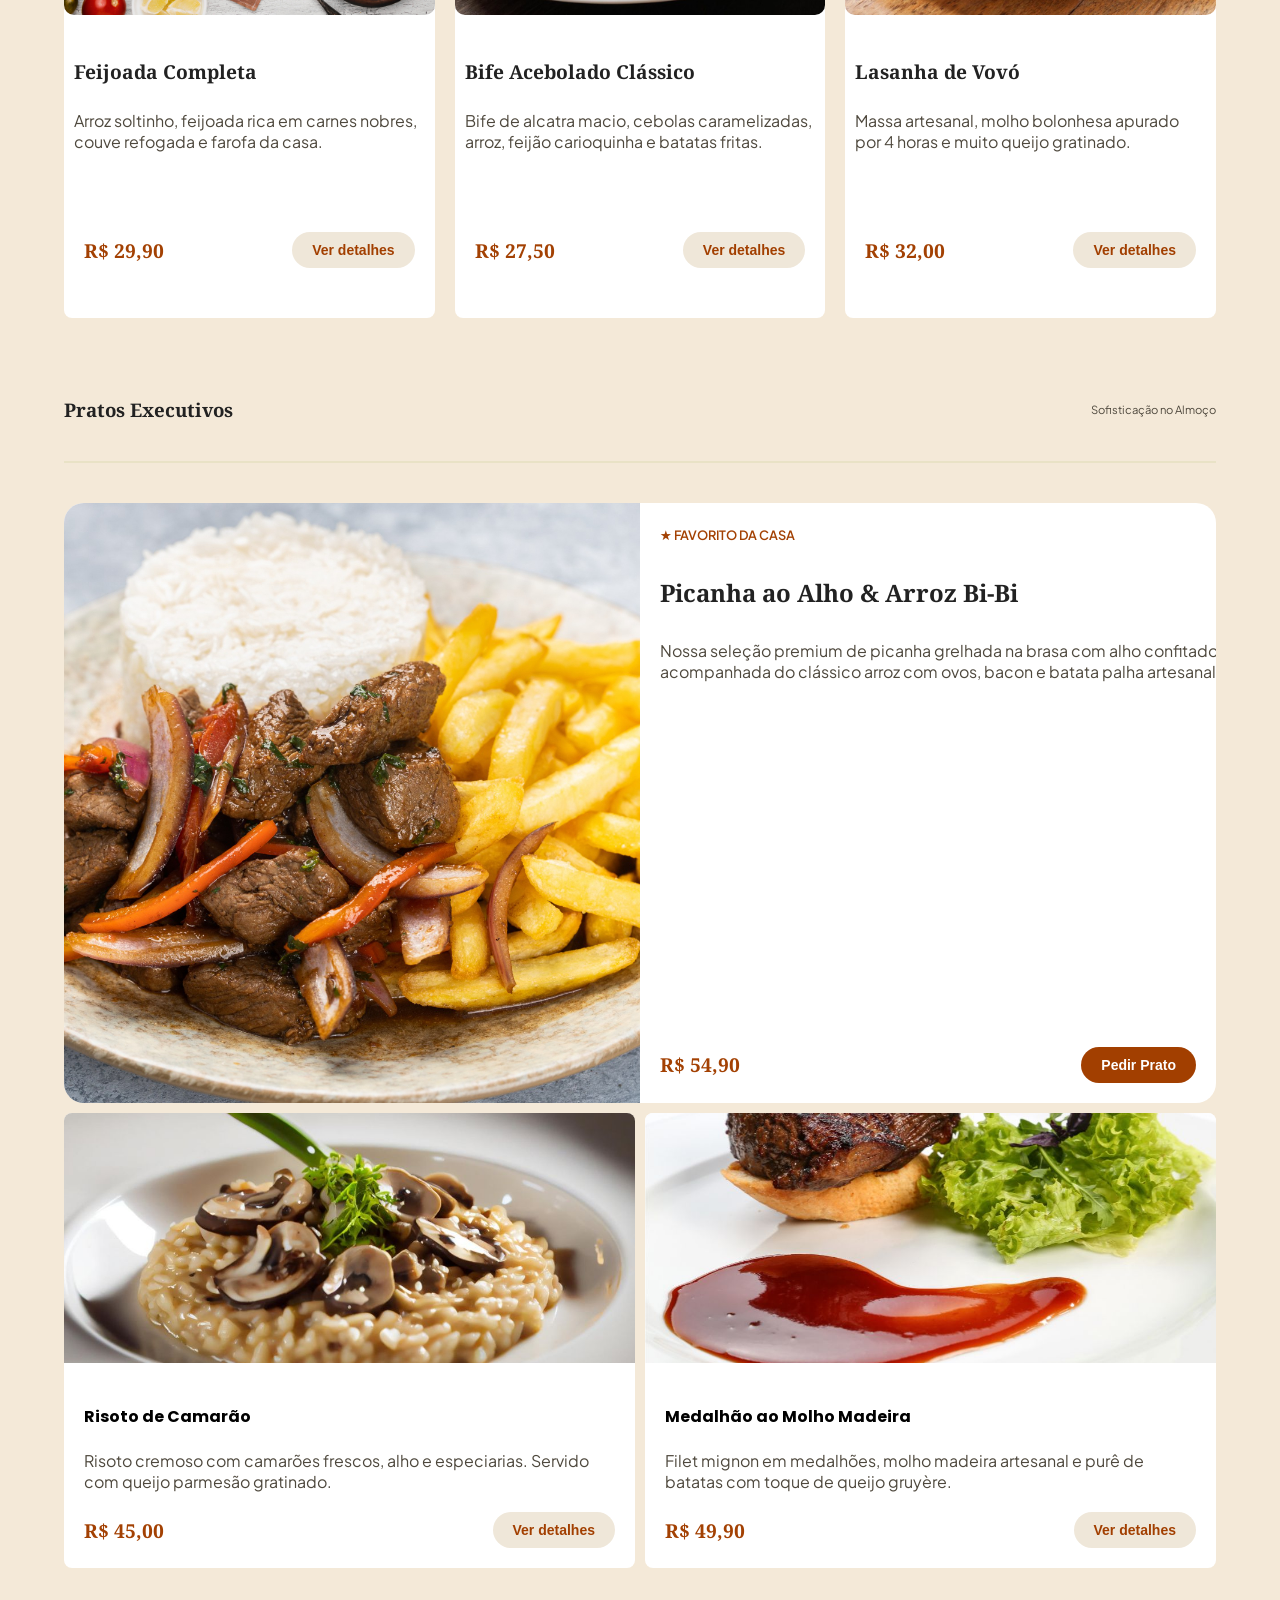
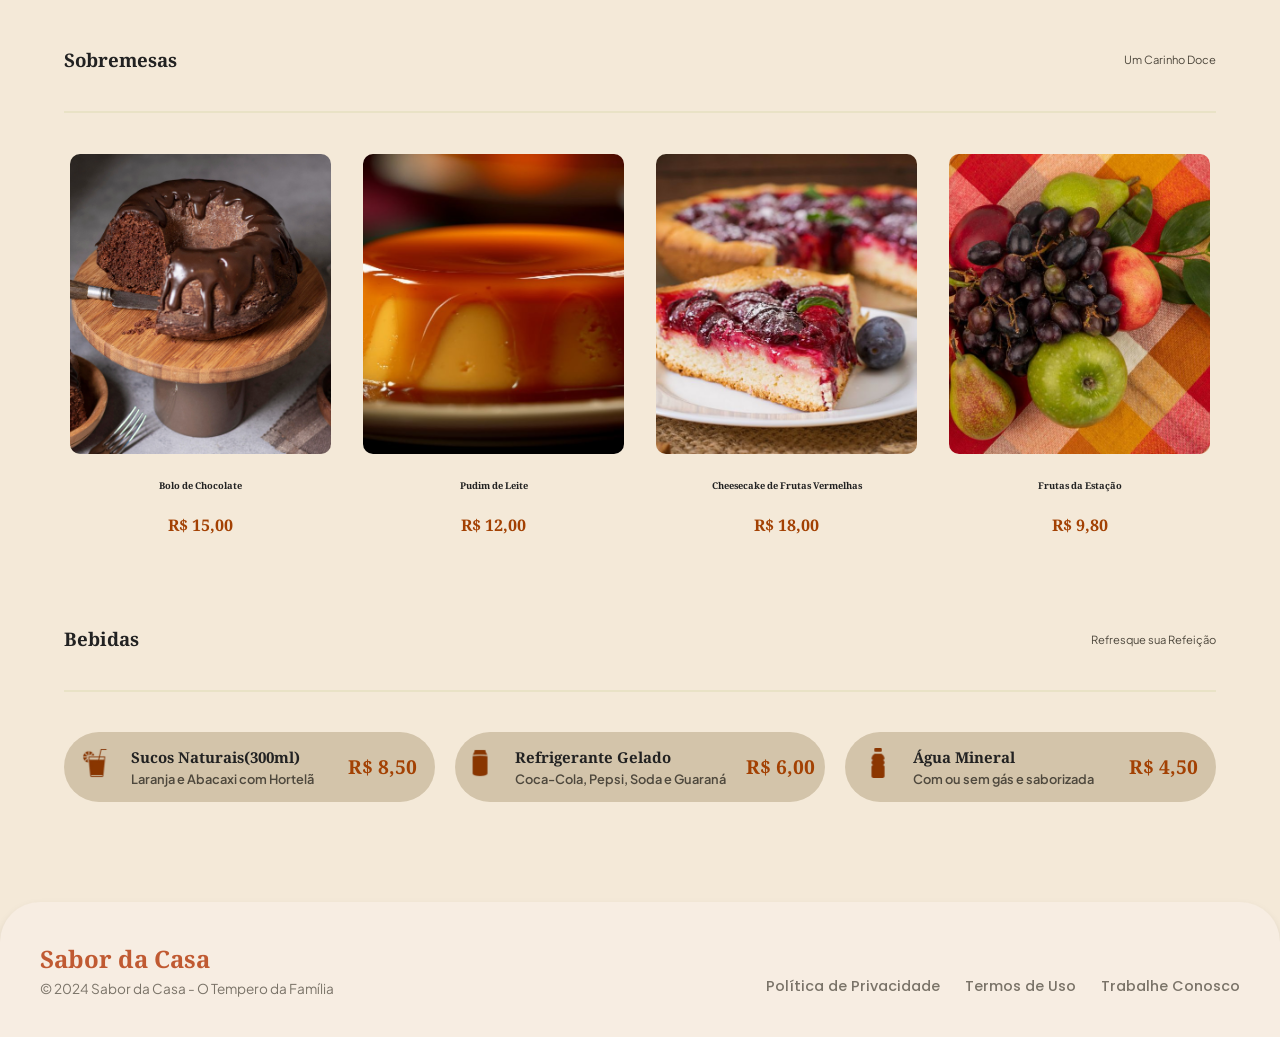
==== commit aeca3dd9: "Add files via upload" ====
--- a/cardapio.html
+++ b/cardapio.html
@@ -4,9 +4,10 @@
 <head>
     <meta charset="UTF-8">
     <meta name="viewport" content="width=device-width, initial-scale=1.0">
-    <title>Sabor do Bairro</title>
+    <title>Cardápio | Sabor do Bairro</title>
     <link rel="stylesheet" href="styles/style-cardapio.css">
     <script src="script-card.js" defer></script>
+    <link rel="shortcut icon" href="assets/images/logo.png" type="image/png">
 
     <!-- links para as fonts -->
      <link rel="preconnect" href="https://fonts.googleapis.com">
@@ -17,6 +18,10 @@
 <link rel="preconnect" href="https://fonts.gstatic.com" crossorigin>
 <link href="https://fonts.googleapis.com/css2?family=Noto+Serif:ital,wght@0,100..900;1,100..900&family=Plus+Jakarta+Sans:ital,wght@0,200..800;1,200..800&display=swap" rel="stylesheet">
 
+<link rel="preconnect" href="https://fonts.googleapis.com">
+    <link rel="preconnect" href="https://fonts.gstatic.com" crossorigin>
+    <link href="https://fonts.googleapis.com/css2?family=Koh+Santepheap:wght@100;300;400;700;900&display=swap" rel="stylesheet">
+    <link href="https://fonts.googleapis.com/css2?family=Poppins:ital,wght@0,100;0,200;0,300;0,400;0,500;0,600;0,700;0,800;0,900;1,100;1,200;1,300;1,400;1,500;1,600;1,700;1,800;1,900&display=swap" rel="stylesheet">
 </head>
 <body>
     
@@ -450,7 +455,7 @@
                     <button class="close-btn" onclick="closeModal()">X</button> 
                 </div>    
     <div class="modal-content">     
-        <img src="assets/imgs-cardapio/peito-frango-grelhado.jpg" alt="peito de frango grelhado" >  
+        <img src="assets/images/comidas/peito-frango-grelhado.jpg" alt="peito de frango grelhado" >  
         
         <div class="conteudo-modal">
             <h3>Frango Grelhado com Ervas</h3>
@@ -481,7 +486,7 @@
         <button class="close-btn" onclick="closeModal()">X</button>
     </div>
     <div class="modal-content">
-        <img src="assets/imgs-cardapio/Salmao-Assado-com-Alecrim.JPG" alt="Filé de salmão grelhado com alecrim">
+        <img src="assets/images/comidas/Salmao-Assado-com-Alecrim.JPG" alt="Filé de salmão grelhado com alecrim">
         <div class="conteudo-modal">
                 <h3>Salmão Assado com Alecrim</h3>
 
@@ -510,7 +515,7 @@
         <button class="close-btn" onclick="closeModal()">X</button>
     </div>
     <div class="modal-content">
-        <img src="assets/imgs-cardapio/Escondidinho-de-Patinho.JPG" alt="Escondidinho de patinho com batata doce">
+        <img src="assets/images/comidas/Escondidinho-de-Patinho.JPG" alt="Escondidinho de patinho com batata doce">
         <div class="conteudo-modal">
                 <h3>Escondidinho de Patinho</h3>
 
@@ -542,7 +547,7 @@
         <button class="close-btn" onclick="closeModal()">X</button>
     </div>
     <div class="modal-content">
-        <img src="assets/imgs-cardapio/feijoada.jpg" alt="Feijoada completa com acompanhamentos">
+        <img src="assets/images/comidas/feijoada.jpg" alt="Feijoada completa com acompanhamentos">
         <div class="conteudo-modal">
             <h3>Feijoada Completa</h3>
              
@@ -573,7 +578,7 @@
         <button class="close-btn" onclick="closeModal()">X</button>
     </div>
     <div class="modal-content">
-        <img src="assets/imgs-cardapio/bife-acebolado.jpg" alt="Bife de alcatra acebolado com arroz, feijão e batatas fritas">
+        <img src="assets/images/comidas/bife-acebolado.jpg" alt="Bife de alcatra acebolado com arroz, feijão e batatas fritas">
         <div class="conteudo-modal">
             <h3>Bife de Alcatra Acebolado</h3>
 
@@ -604,7 +609,7 @@
         <button class="close-btn" onclick="closeModal()">X</button>
     </div>
     <div class="modal-content">
-        <img src="assets/imgs-cardapio/lasanha.jpg" alt="Lasanha de vovó com molho bolonhesa e queijo gratinado">
+        <img src="assets/images/comidas/lasanha.jpg" alt="Lasanha de vovó com molho bolonhesa e queijo gratinado">
         <div class="conteudo-modal">
             <h3>Lasanha de Vovó</h3>
 
@@ -638,7 +643,7 @@
         <button class="close-btn" onclick="closeModal()">X</button>
     </div>
     <div class="modal-content">
-        <img src="assets/imgs-cardapio/pt-executivo.jpg" alt="Picanha ao Alho e Arroz Bi-Bi">
+        <img src="assets/images/comidas/pt-executivo.jpg" alt="Picanha ao Alho e Arroz Bi-Bi">
         <div class="conteudo-modal">
             <h3>Picanha ao Alho & Arroz Bi-Bi</h3>
             <dl>
@@ -670,7 +675,7 @@
         <button class="close-btn" onclick="closeModal()">X</button>
     </div>
     <div class="modal-content">
-        <img src="assets/imgs-cardapio/molho-madeira.jpg" alt="Medalhão de filet mignon ao molho madeira">
+        <img src="assets/images/comidas/molho-madeira.jpg" alt="Medalhão de filet mignon ao molho madeira">
         <div class="conteudo-modal">
             <h3>Medalhão de filet mignon ao molho madeira</h3>
             <dl>
@@ -699,7 +704,7 @@
         <button class="close-btn" onclick="closeModal()">X</button>
     </div>
     <div class="modal-content">
-        <img src="assets/imgs-cardapio/risoto.jpg" alt="Risoto cremoso de camarão com parmesão">
+        <img src="assets/images/comidas/risoto.jpg" alt="Risoto cremoso de camarão com parmesão">
         <div class="conteudo-modal">
                 <H3>Risoto de Camarão</H3>
 
--- a/styles/style-cardapio.css
+++ b/styles/style-cardapio.css
@@ -1,9 +1,12 @@
-@import url("style-nav.css");
+@import url("menu.css");
+
+
+
 
 
 .conteiner {
-    margin-top: 30px;
-    padding: 0 5%;
+     margin-top: 30px; 
+     padding: 0 5%;
 }
 
 
@@ -14,7 +17,7 @@
     font-style: normal;
     color: #4e483d;
     margin: 0;
-    padding: 0;
+    padding: 0; 
 
 }
 
@@ -28,108 +31,104 @@
     font-size: 3rem;
     color: #222;
     font-family: "Noto Serif", serif;
-    font-optical-sizing: auto;
-    font-weight: bold;
-    font-style: normal;
-    font-variation-settings:
-        "wdth" 100;
+  font-optical-sizing: auto;
+  font-weight: bold;
+  font-style: normal;
+  font-variation-settings:
+    "wdth" 100;
 }
 
 @media (max-width: 768px) {
     .conteiner {
         padding: 0 10px;
-
+        
     }
 }
-
 /* ========================== estilo dos botoes de categoria =========================== */
 
 .cardapio {
-    display: grid;
+   display: grid;
     grid-template-columns: repeat(5, 1fr);
-    gap: 30px;
-    justify-content: space-around;
-    margin-top: 60px;
-    width: 100%;
-
-}
-
-
-
-.btn-icon {
-    background: none;
-    border: none;
-    padding: 0;
-    width: 120px;
+   gap: 30px;
+   justify-content: space-around;
+   margin-top:  60px;
+   width: 100%;
+    
+}
+
+
+
+.btn-icon{
+  background: none;
+  border: none;
+  padding: 0;
+  width: 120px; 
 }
 
 .btn-icon:hover {
-    transform: scale(1.1);
-    transition: transform 0.3s ease;
+  transform: scale(1.1);
+  transition: transform 0.3s ease;
 }
 
 
 figure {
-    margin: 0;
-    display: flex;
-    flex-direction: column;
-    align-items: center;
-    gap: 10px;
+  margin: 0;           
+  display: flex;       
+  flex-direction: column; 
+  align-items: center;    
+  gap: 10px;           
 }
 
 
 figure img {
-    width: 60px;
-    height: auto;
-    border-radius: 50%;
-    background-color: #d1c7b1;
-    object-fit: contain;
-    padding: 15px;
+  width: 60px;
+  height: auto;
+  border-radius: 50%;
+  background-color: #d1c7b1; 
+  object-fit: contain;
+  padding: 15px; 
 }
 
 
 
 figcaption {
 
-    font-weight: 600;
-    color: #333;
-    text-align: center;
-    margin-top: 4px;
+  font-weight: 600;
+  color: #333;
+  text-align: center;
+   margin-top: 4px;
     padding-top: 10px;
-    font-family: "Plus Jakarta Sans", sans-serif;
-    font-weight: bold;
-    font-optical-sizing: auto;
-    font-style: normal;
-    color: #464646;
-    margin-top: 10px;
-}
-
-
-.btn-icon {
+     font-family: "Plus Jakarta Sans", sans-serif;
+     font-weight: bold;
+  font-optical-sizing: auto;
+  font-style: normal;
+  color: #464646;
+  margin-top: 10px;
+}
+
+
+.btn-icon {   
     border: none;
     border-radius: 50%;
-}
-
+}   
+    
 
 @media (max-width: 768px) {
-
-    .card-refeicao,
-    .card-executivo,
-    .two-cards {
-        grid-template-columns: repeat(3, 1fr);
-        padding: 0 10px;
-    }
-
-    .cardapio {
-        grid-template-columns: repeat(2, 1fr);
-
-    }
-
-    img {
-        width: 100%;
-        height: auto;
-    }
-
+  .card-refeicao, .card-executivo, .two-cards{
+    grid-template-columns: repeat(3, 1fr); 
+    padding: 0 10px;
+  }
+
+  .cardapio {
+    grid-template-columns: repeat(2, 1fr); 
+
+  }
+  
+  img {
+    width: 100%;
+    height: auto;
+  }
+  
 }
 
 /* =============================================================================== */
@@ -138,9 +137,9 @@
 
 /* ===========================sections de cards================================== */
 .section-card {
-    display: grid;
-    grid-template-columns: repeat(3, 1fr);
-    gap: 20px;
+     display: grid;
+  grid-template-columns: repeat(3, 1fr); 
+  gap: 20px; 
     margin: 40px 0px;
 }
 
@@ -154,17 +153,17 @@
     width: 100%;
     height: auto;
     border-radius: 10px;
-
-}
-
-
-.cabecalho-section {
+   
+}
+
+
+.cabecalho-section{
     display: flex;
     justify-content: space-between;
     align-items: center;
     border-bottom: 2px solid #e9e2c6;
     padding: 20px 0px;
-
+    
 }
 
 .cabecalho-section p {
@@ -178,11 +177,11 @@
 .titulo-section {
     color: #222;
     font-family: "Noto Serif", serif;
-    font-optical-sizing: auto;
-    font-weight: bold;
-    font-style: normal;
-    font-variation-settings:
-        "wdth" 100;
+  font-optical-sizing: auto;
+  font-weight: bold;
+  font-style: normal;
+  font-variation-settings:
+    "wdth" 100;
 
 }
 
@@ -191,22 +190,22 @@
     padding: 10px;
 }
 
-.titulo-cards h4 {
+.titulo-cards h4  {
     font-size: 120%;
     color: #222;
     font-family: "Noto Serif", serif;
-    font-optical-sizing: auto;
-    font-weight: bold;
-    font-style: normal;
-    font-variation-settings:
-        "wdth" 100;
+  font-optical-sizing: auto;
+  font-weight: bold;
+  font-style: normal;
+  font-variation-settings:
+    "wdth" 100;
 
 }
 
 
 .card-refeicao {
-    width: 100%;
-    max-width: 1200px;
+     width: 100%;                
+  max-width: 1200px;
     background-color: #FFFFFF;
     display: flex;
     flex-direction: column;
@@ -215,13 +214,13 @@
 
 .preco {
     font-size: 120%;
-    color: #A34103;
-    font-family: "Noto Serif", serif;
-    font-optical-sizing: auto;
-    font-weight: bold;
-    font-style: normal;
-    font-variation-settings:
-        "wdth" 100;
+    color:     #A34103;
+    font-family: "Noto Serif", serif;
+  font-optical-sizing: auto;
+  font-weight: bold;
+  font-style: normal;
+  font-variation-settings:
+    "wdth" 100;
 }
 
 
@@ -231,7 +230,7 @@
     align-items: center;
     padding: 50px 20px;
     margin-top: 20px;
-
+    
 }
 
 .btn-comprar {
@@ -264,22 +263,22 @@
 .card-executivo {
     display: flex;
     width: 100%;
-    height: 600px;
+    height: 600px;                
     max-width: 1400px;
     background-color: #FFFFFF;
     border-radius: 20px;
     overflow: hidden;
     margin-top: 40px;
 
-
+    
 }
 
 .card-executivo img {
     width: 50%;
     height: auto;
     object-fit: cover;
-
-
+    
+    
 }
 
 
@@ -289,19 +288,19 @@
     flex-direction: column;
     justify-content: flex-start;
     width: 100%;
-
-
+    
+    
 }
 
 .card-executivo-titulo h4 {
     font-size: 150%;
     color: #222;
     font-family: "Noto Serif", serif;
-    font-optical-sizing: auto;
-    font-weight: bold;
-    font-style: normal;
-    font-variation-settings:
-        "wdth" 100;
+  font-optical-sizing: auto;
+  font-weight: bold;
+  font-style: normal;
+  font-variation-settings:
+    "wdth" 100;
 }
 
 .card-executivo-titulo span {
@@ -311,17 +310,17 @@
     font-optical-sizing: auto;
     font-style: normal;
     color: #A34103;
-
-}
-
-
-.conteiner-executivo {
+     
+}
+
+
+.conteiner-executivo{
     display: flex;
     flex-direction: column;
     justify-content: space-between;
     height: 100%;
     width: 100%;
-
+    
 }
 
 .btn-price {
@@ -330,9 +329,8 @@
     padding: 20px;
     align-items: center;
     margin-top: 20px;
-
-}
-
+    
+}
 .btn-price button {
     background-color: #A23F00;
     border: none;
@@ -358,32 +356,32 @@
 /* ================= SUBCARD DO CARD ACIMA========================== */
 
 .two-cards {
-    display: flex;
-    justify-content: space-between;
-    gap: 10px;
-    margin: 10px 0%;
-    width: 100%;
-    max-width: 1400px;
-
-
-
-}
-
-.conteiner-refeicao {
-    display: flex;
-    flex: 1 1 0;
+     display: flex;            
+    justify-content: space-between;  
+    gap: 10px; 
+    margin: 10px 0%;        
+    width: 100%;               
+    max-width: 1400px; 
+    
+    
+
+}
+
+ .conteiner-refeicao {
+    display: flex;   
+    flex: 1 1 0; 
     flex-direction: column;
     width: 100%;
     background-color: #FFFFFF;
-    overflow: hidden;
+    overflow: hidden;   
     border-radius: 8px;
-
+    
 }
 
 .conteiner-refeicao img {
-    width: 100%;
-    height: 250px;
-    object-fit: cover;
+    width: 100%;          
+    height: 250px;            
+    object-fit: cover;        
 }
 
 .details-cards {
@@ -401,7 +399,6 @@
     align-items: center;
     margin-top: 20px;
 }
-
 /* =============================================================================== */
 
 
@@ -409,18 +406,18 @@
 /* ======================sobremesas============================= */
 
 .section-sobremesa {
-    display: grid;
-    grid-template-columns: repeat(4, 1fr);
-    gap: 20px;
-    margin: 40px 0px;
+     display: grid;
+     grid-template-columns: repeat(4, 1fr); 
+     gap: 20px; 
+     margin: 40px 0px;
 }
 
 .card-sobremesa {
-    width: 100%;
+     width: 100%;               
     display: flex;
     flex-direction: column;
     border-radius: 8px;
-
+    
 }
 
 .section-sobremesa button {
@@ -441,27 +438,27 @@
     border-radius: 10px;
     object-fit: cover;
     object-position: center;
-
+   
 }
 
 .titulo-cards-sobremesa {
     display: flex;
     flex-direction: column;
-    padding: 10px;
-    gap: 10px;
+     padding: 10px;
+     gap: 10px;
     justify-content: center;
     align-items: center;
 }
 
-.titulo-cards-sobremesa h4 {
+.titulo-cards-sobremesa h4  {
     font-size: 70%;
     color: #222;
     font-family: "Noto Serif", serif;
-    font-optical-sizing: auto;
-    font-weight: bold;
-    font-style: normal;
-    font-variation-settings:
-        "wdth" 100;
+  font-optical-sizing: auto;
+  font-weight: bold;
+  font-style: normal;
+  font-variation-settings:
+    "wdth" 100;
 
 }
 
@@ -471,23 +468,23 @@
 /*=================== bebidas ======================= */
 
 .section-bebida {
-    display: grid;
-    grid-template-columns: repeat(3, 1fr);
-    gap: 20px;
-    margin: 40px 0px;
+     display: grid;
+     grid-template-columns: repeat(3, 1fr); 
+     gap: 20px; 
+     margin: 40px 0px;
 }
 
 
 .card-bebida {
-    width: 100%;
+    width: 100%; 
     height: auto;
     min-height: 30px;
-    border-radius: 100px;
-    background: none;
+    border-radius: 100px;  
+    background: none;          
     display: flex;
     justify-content: space-around;
-
-
+   
+   
     background-color: #d3c4aa;
     align-items: center;
     padding: 5px 0px;
@@ -496,32 +493,32 @@
 
 .card-bebida:hover {
     transform: scale(1.03);
-
+    
 }
 
 .info-bebida {
     display: flex;
     align-items: center;
-    gap: 20px;
-
+    gap: 20px; 
+    
 }
 
 .img-icon img {
     width: 30px;
-    height: auto;
-
-
+    height: auto; 
+   
+   
 }
 
 .titulo-bebidas {
     display: flex;
     font-size: 15px;
     flex-direction: column;
-    gap: 4px;
+     gap: 4px;
     align-items: flex-start;
     position: relative;
     top: -10px;
-
+    
 }
 
 
@@ -530,40 +527,40 @@
     font-size: 100%;
     color: #222;
     font-family: "Noto Serif", serif;
-    font-optical-sizing: auto;
-    font-weight: bold;
-    font-style: normal;
-    margin-bottom: 0px;
+  font-optical-sizing: auto;
+  font-weight: bold;
+  font-style: normal;
+  margin-bottom: 0px;
 
 }
 
 #descricao {
-    margin: 0;
+    margin: 0; 
     font-family: "Plus Jakarta Sans", sans-serif;
     font-size: 0.8rem;
     font-weight: 600;
     font-style: normal;
-    color: #4e483d;
-
+    color: #4e483d; 
+    
 }
 
 /* =================roda pé de página=========================== */
 
 .footer-container {
-    width: 100%;
+        width: 100%;
     margin-top: 100px;
 }
 
 .footer-content {
     display: flex;
-    justify-content: space-between;
-    align-items: flex-end;
-    background-color: #f7ede2;
+    justify-content: space-between; 
+    align-items: flex-end; 
+    background-color: #f7ede2; 
     padding: 40px;
     border-radius: 40px 40px 0px 0px;
-    box-shadow: 0 4px 8px rgba(0, 0, 0, 0.1);
-
-
+    box-shadow: 0 4px 8px rgba(0, 0, 0, 0.1); 
+    
+    
 }
 
 .brand-name {
@@ -581,8 +578,7 @@
 
 .footer-links {
     display: flex;
-    gap: 25px;
-    /* Espaço entre os links */
+    gap: 25px; /* Espaço entre os links */
 }
 
 .footer-links a {
@@ -594,8 +590,7 @@
 }
 
 .footer-links a:hover {
-    color: #c05a32;
-    /* Cor ao passar o mouse */
+    color: #c05a32; /* Cor ao passar o mouse */
 }
 
 
@@ -627,11 +622,11 @@
     font-size: 150%;
     color: #222;
     font-family: "Noto Serif", serif;
-    font-optical-sizing: auto;
-    font-weight: bold;
-    font-style: normal;
-    font-variation-settings:
-        "wdth" 100;
+  font-optical-sizing: auto;
+  font-weight: bold;
+  font-style: normal;
+  font-variation-settings:
+    "wdth" 100;
 }
 
 .header-modal button {
@@ -694,14 +689,14 @@
     font-size: 200%;
     color: #222;
     font-family: "Noto Serif", serif;
-    font-optical-sizing: auto;
-    font-weight: bold;
-    font-style: normal;
-    font-variation-settings:
-        "wdth" 100;
+  font-optical-sizing: auto;
+  font-weight: bold;
+  font-style: normal;
+  font-variation-settings:
+    "wdth" 100;
 
     margin-bottom: -10px;
-
+    
 }
 
 .btn-comprarModal {
@@ -730,7 +725,7 @@
 
 .btn-comprarModal-content {
     display: flex;
-    justify-content: center;
+    justify-content:center;
 }
 
 
@@ -740,9 +735,11 @@
         align-items: flex-start;
         gap: 20px;
     }
-
+    
     .footer-links {
         flex-direction: column;
         gap: 10px;
     }
-}+}
+
+
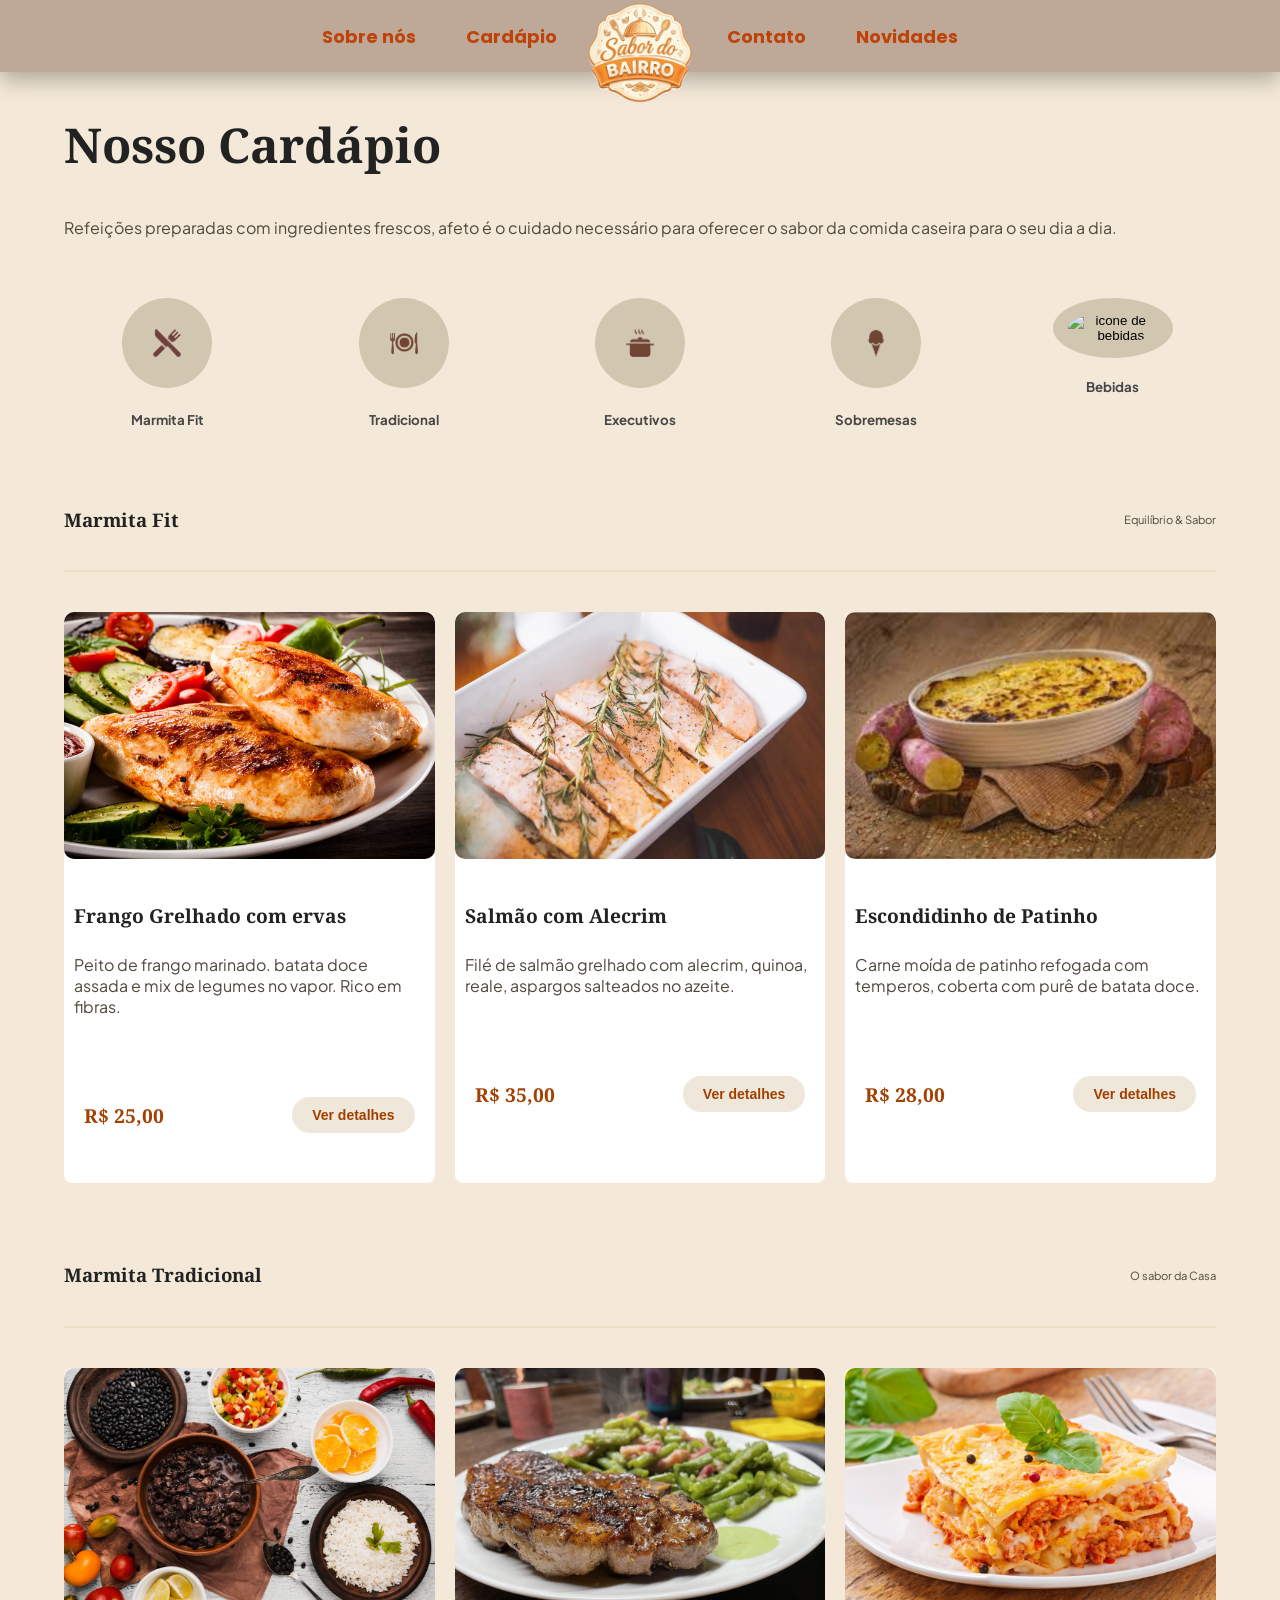
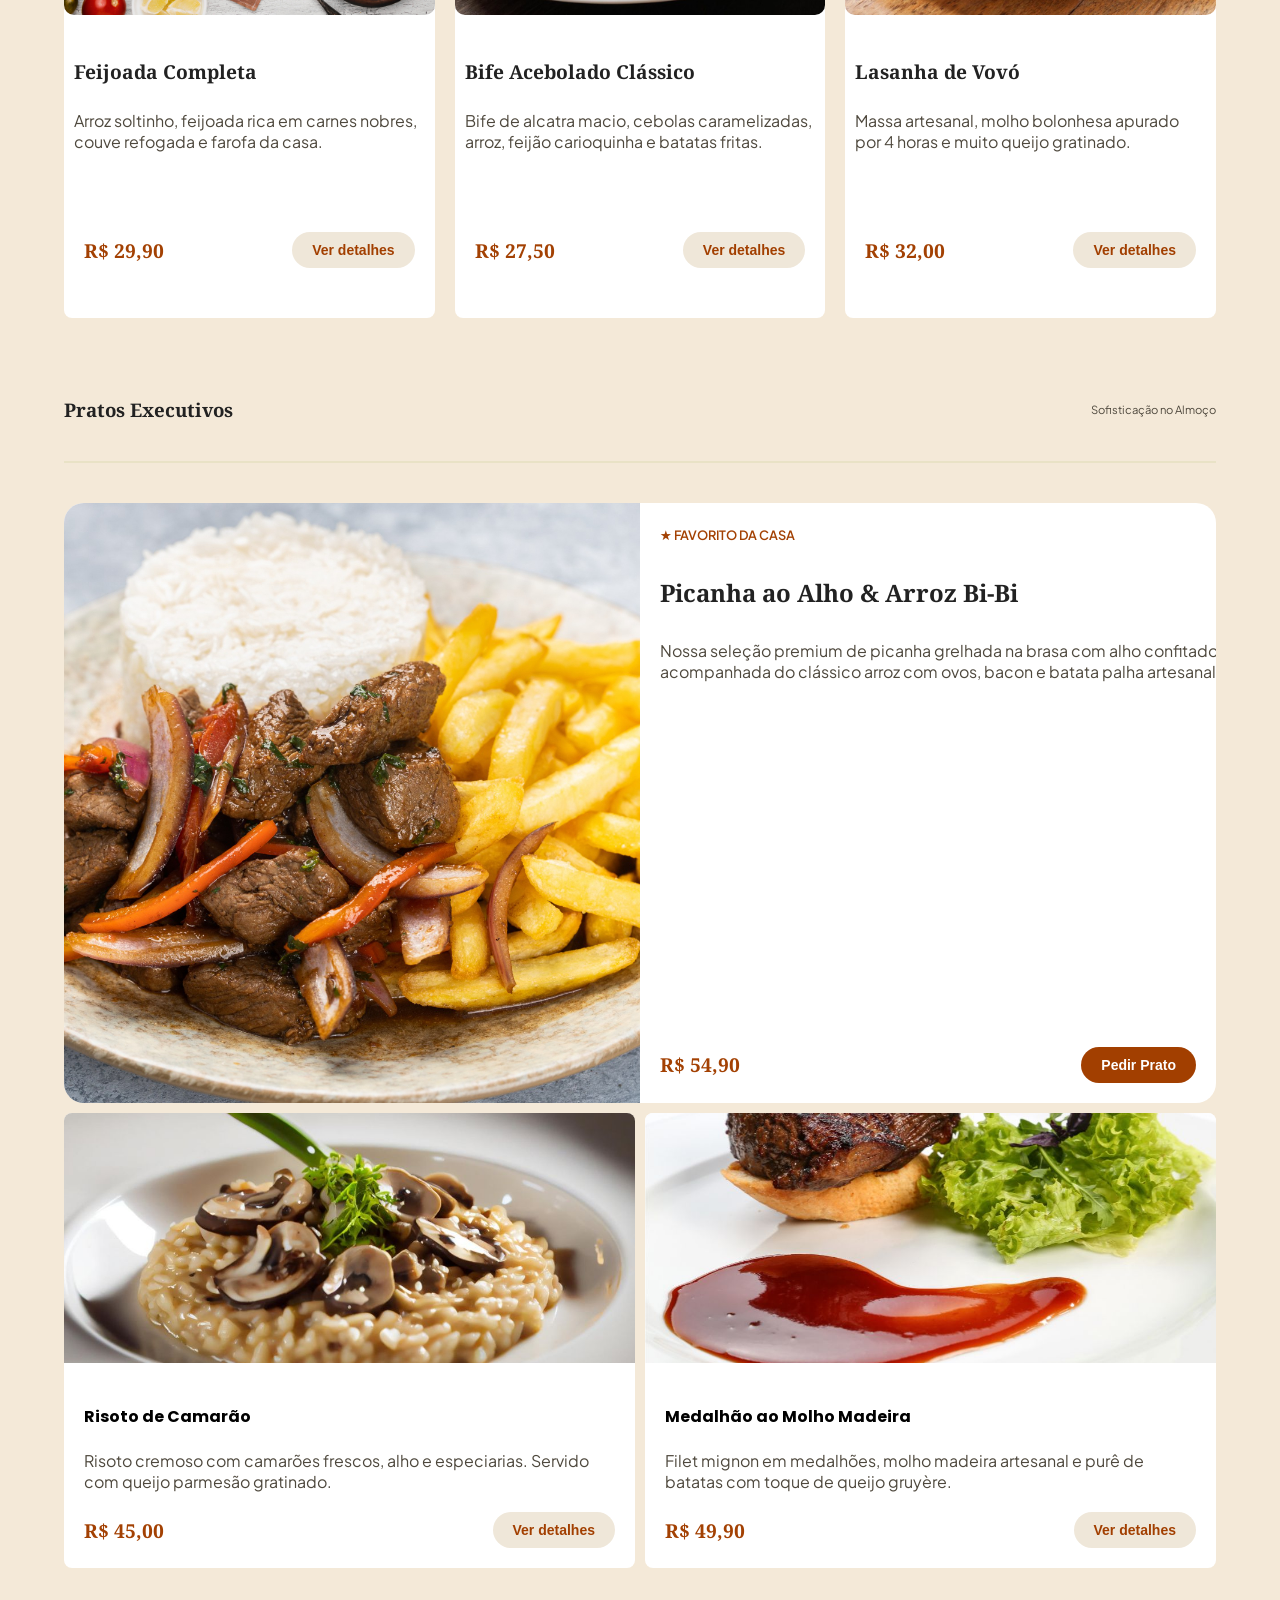
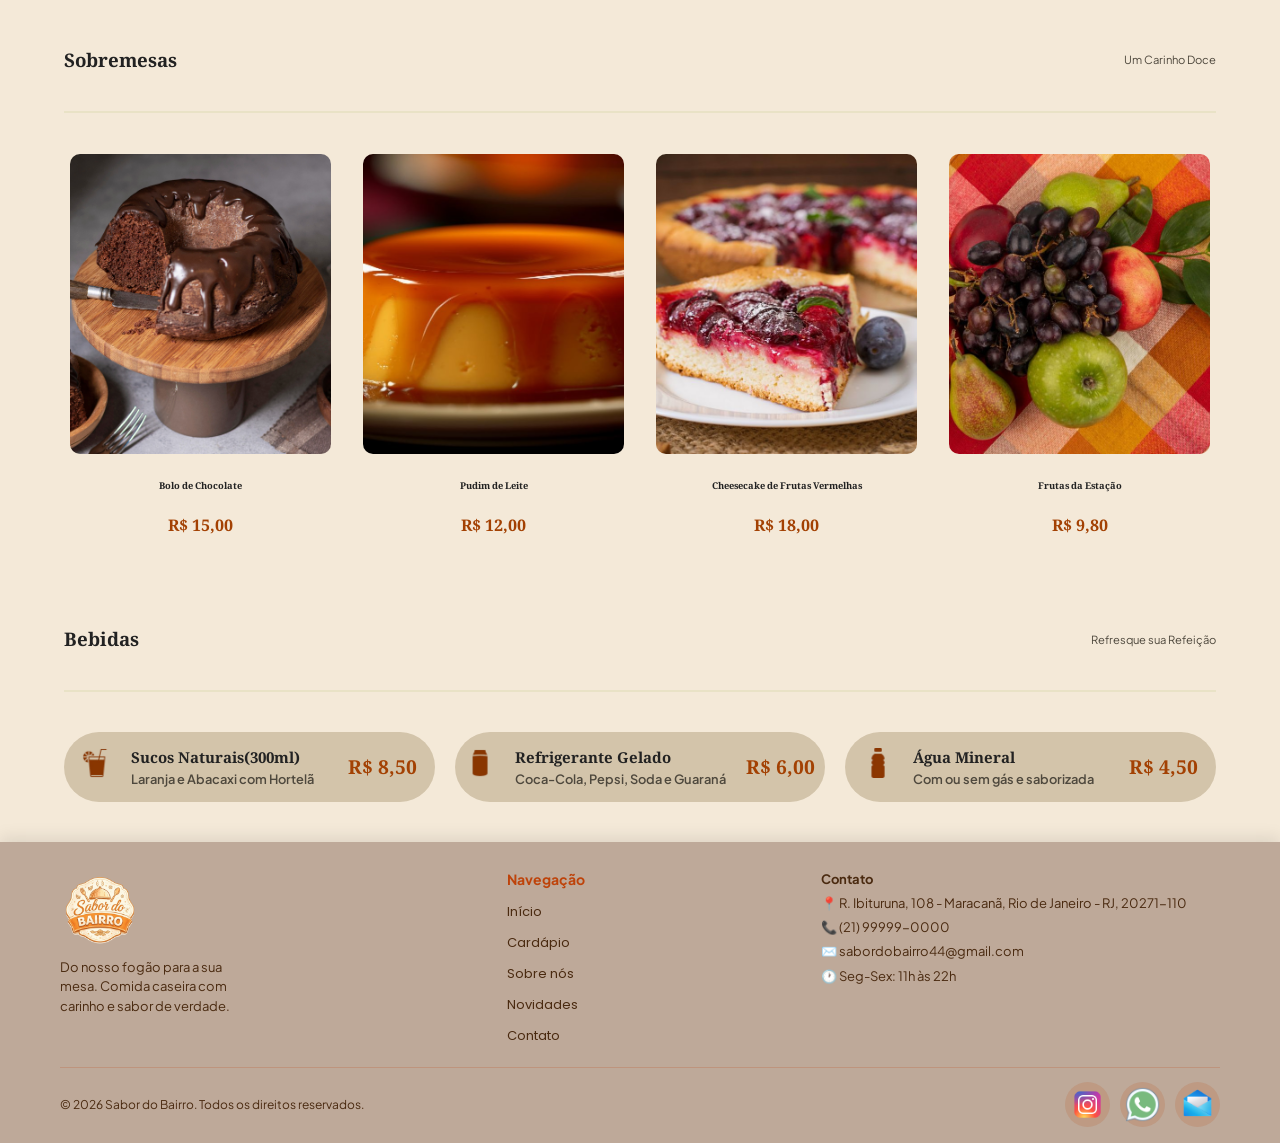
==== commit 10802bff: "atualização nos links do footer, atualização do json com as comidas" ====
--- a/cardapio.html
+++ b/cardapio.html
@@ -10,23 +10,30 @@
     <link rel="shortcut icon" href="assets/images/logo.png" type="image/png">
 
     <!-- links para as fonts -->
-     <link rel="preconnect" href="https://fonts.googleapis.com">
-<link rel="preconnect" href="https://fonts.gstatic.com" crossorigin>
-<link href="https://fonts.googleapis.com/css2?family=Noto+Serif:ital,wght@0,100..900;1,100..900&display=swap" rel="stylesheet">
-
     <link rel="preconnect" href="https://fonts.googleapis.com">
-<link rel="preconnect" href="https://fonts.gstatic.com" crossorigin>
-<link href="https://fonts.googleapis.com/css2?family=Noto+Serif:ital,wght@0,100..900;1,100..900&family=Plus+Jakarta+Sans:ital,wght@0,200..800;1,200..800&display=swap" rel="stylesheet">
-
-<link rel="preconnect" href="https://fonts.googleapis.com">
     <link rel="preconnect" href="https://fonts.gstatic.com" crossorigin>
-    <link href="https://fonts.googleapis.com/css2?family=Koh+Santepheap:wght@100;300;400;700;900&display=swap" rel="stylesheet">
-    <link href="https://fonts.googleapis.com/css2?family=Poppins:ital,wght@0,100;0,200;0,300;0,400;0,500;0,600;0,700;0,800;0,900;1,100;1,200;1,300;1,400;1,500;1,600;1,700;1,800;1,900&display=swap" rel="stylesheet">
+    <link href="https://fonts.googleapis.com/css2?family=Noto+Serif:ital,wght@0,100..900;1,100..900&display=swap"
+        rel="stylesheet">
+
+    <link rel="preconnect" href="https://fonts.googleapis.com">
+    <link rel="preconnect" href="https://fonts.gstatic.com" crossorigin>
+    <link
+        href="https://fonts.googleapis.com/css2?family=Noto+Serif:ital,wght@0,100..900;1,100..900&family=Plus+Jakarta+Sans:ital,wght@0,200..800;1,200..800&display=swap"
+        rel="stylesheet">
+
+    <link rel="preconnect" href="https://fonts.googleapis.com">
+    <link rel="preconnect" href="https://fonts.gstatic.com" crossorigin>
+    <link href="https://fonts.googleapis.com/css2?family=Koh+Santepheap:wght@100;300;400;700;900&display=swap"
+        rel="stylesheet">
+    <link
+        href="https://fonts.googleapis.com/css2?family=Poppins:ital,wght@0,100;0,200;0,300;0,400;0,500;0,600;0,700;0,800;0,900;1,100;1,200;1,300;1,400;1,500;1,600;1,700;1,800;1,900&display=swap"
+        rel="stylesheet">
 </head>
+
 <body>
-    
-
-     <header>
+
+
+    <header>
         <nav class="navbar">
             <div class="menu-toggle" id="menuToggle" onclick="toggleMenu()">☰</div>
 
@@ -63,307 +70,313 @@
     </header>
 
 
-<main class="conteiner">
-    <!-- ========================seção do opções========================== -->
-<section class="sections">
-        <div class="titulo">
-        <h1>Nosso Cardápio</h1>
-        <p>Refeições preparadas com ingredientes frescos, afeto é o cuidado necessário para oferecer o sabor da comida caseira para o seu dia a dia.</p>
-            </div>
-     <div class="cardapio">  
-        <!-- botao de marmita -->
-    <figure>
-        <button onclick="" class="btn-icon" id="btn-marmita-fit">
-        <img src="assets/images/icons/marmita-fit-icon.png" alt="icone de marmita fit" class="img-icon">
-        <figcaption>Marmita Fit</figcaption>
-        </button>
-        
-    </figure>
-
-        <!-- botao de tradicional -->
-    <figure>
-        <button onclick="" class="btn-icon" id="btn-tradicional">
-        <img src="assets/images/icons/tradicional-icon.png" alt="icone de tradicional" class="img-icon">
-        <figcaption>Tradicional</figcaption>
-        </button>
-        
-    </figure>
-
-        <!-- botao de executivo -->
-    <figure>
-         <button onclick="" class="btn-icon" id="btn-executivo">
-        <img src="assets/images/icons/executivo-icon.png" alt="icone de executivos" class="img-icon">
-        <figcaption>Executivos</figcaption>
-        </button>
-        
-    </figure>
-
-        <!-- botao de sobremesa -->
-    <figure>
-         <button onclick="" class="btn-icon" id="btn-sobremesa">
-        <img src="assets/images/icons/sobremesa-icon.png" alt="icone de sobremesas" class="img-icon">
-        <figcaption>Sobremesas</figcaption>
-        </button>
-
-        
-    </figure>
-
-        <!-- botao de bebida -->
-    <figure>
-         <button onclick="" class="btn-icon" id="btn-bebida">
-        <img src="assets/imagens/icons/bebida-icon.png" alt="icone de bebidas" class="img-icon">
-         <figcaption>Bebidas</figcaption>
-         </button>
-        
-    </figure>
-    </div>
-</section>
-
-
-    <!-- ========================seção de catalogo========================== -->
-    <section class="sections" >
-        <div class="cabecalho-section">
-        <h3 class="titulo-section">Marmita Fit</h3>
-           <p>Equilíbrio & Sabor</p>
-        </div>
-
-
-        <div class="section-card">
-        <!-- CARD DO FRANGO GRELHADO -->
-        <article class="card-refeicao">
-             <div class="img-card">
-                <img src="assets/images/comidas/peito-frango-grelhado.jpg" alt="peito de frango grelhado" >
-            </div>
-            <div class="titulo-cards">
-                <h4>Frango Grelhado com ervas</h4>
-                <p>Peito de frango marinado. batata doce assada e mix de legumes no vapor. Rico em fibras.</p>
-            </div>
-            <div class="btn-prc">
-                <span class="preco">R$ 25,00</span>
-                <button class="btn-comprar"  data-modal="modal-fangro" id="openModal">Ver detalhes</button>
-            </div>
-        </article>
-
-        <!-- card salmao com alecrim -->
-        <article class="card-refeicao">
-            <div class="img-card">
-                <img src="assets/images/comidas/Salmao-Assado-com-Alecrim.JPG" alt="salmão com alecrim" >
-            </div>
-            <div class="titulo-cards">
-                <h4>Salmão com Alecrim</h4>
-                <p>Filé de salmão grelhado com alecrim, quinoa, reale, aspargos salteados no azeite.</p>
-            </div>
-            <div class="btn-prc">
-                <span class="preco">R$ 35,00</span>
-                <button class="btn-comprar" id="openModal" data-modal="modal-salmao">Ver detalhes</button>
-            </div>
-        </article>
-
-        <!-- CARD ESCONDIDNINHO DE PATINHO -->
-        <article class="card-refeicao">
-            <div class="img-card">
-                <img src="assets/images/comidas/escondidinho-de-patinho.jpg" alt="escondidinho de patinho"  >
-            </div>
-            <div class="titulo-cards">
-                <h4>Escondidinho de Patinho</h4>
-                <p>Carne moída de patinho refogada com temperos, coberta com purê de batata doce.</p>
-            </div>
-            <div class="btn-prc">
-                <span class="preco">R$ 28,00</span>
-                <button class="btn-comprar" id="openModal" data-modal="modal-patinho">Ver detalhes</button>
-            </div>
-            </div>
-    </section>
-
-
-    <!-- ========================segunda sessao de catalogo========================== -->
-    <section class="sections" >
-        <div class="cabecalho-section">
-        <h3 class="titulo-section">Marmita Tradicional</h3>
-           <p>O sabor da Casa</p>
-        </div>
-        <div class="section-card">
-        <!-- ====================CARD FEIJOADA COMPLETA============================ -->
-        <article class="card-refeicao">
-             <div class="img-card">
-                <img src="assets/images/comidas/feijoada.jpg" alt="feijoada completa" >
-            </div>
-            <div class="titulo-cards">
-                <h4>Feijoada Completa</h4>
-                <p>Arroz soltinho, feijoada rica em carnes nobres, couve refogada e farofa da casa.</p>
-            </div>
-            <div class="btn-prc">
-                <span class="preco">R$ 29,90</span>
-                <button class="btn-comprar" id="openModal" data-modal="modal-feijoada">Ver detalhes</button>
-            </div>
-        </article>
-
-        <!-- ====================card bife acebolado============================ -->
-        <article class="card-refeicao">
-            <div class="img-card">
-                <img src="assets/images/comidas/bife-acebolado.jpg" alt="bife acebolado clássico" >
-            </div>
-            <div class="titulo-cards">
-                <h4>Bife Acebolado Clássico</h4>
-                <p>Bife de alcatra macio, cebolas caramelizadas, arroz, feijão carioquinha e batatas fritas. </p>
-            </div>
-            <div class="btn-prc">
-                <span class="preco">R$ 27,50</span>
-                <button class="btn-comprar" id="openModal" data-modal="modal-bife">Ver detalhes</button>
-            </div>
-        </article>
-
-        <!-- ====================CARD LASANHA DE VOVÓ============================ -->
-        <article class="card-refeicao">
-            <div class="img-card">
-                <img src="assets/images/comidas/lasanha.jpg" alt="lasanha de vovó"  >
-            </div>
-            <div class="titulo-cards">
-                <h4>Lasanha de Vovó</h4>
-                <p>Massa artesanal, molho bolonhesa apurado por 4 horas e muito queijo gratinado.</p>
-            </div>
-            <div class="btn-prc">
-                <span class="preco">R$ 32,00</span>
-                <button class="btn-comprar" id="openModal" data-modal="modal-lasanha">Ver detalhes</button>
-            </div>
-            </div>
-    </section>
-
-<!-- ===============================SESSAO EXECUTIVO========================== -->
-    <section class="sections">
-        <div class="cabecalho-section">
-        <h3 class="titulo-section">Pratos Executivos</h3>
-           <p>Sofisticação no Almoço</p>
-        </div>
-
-        <!-- ========================CARD EXECUTIVO============================ -->
-        <article class="card-executivo"> 
-            <img src="assets/images/comidas/pt-executivo.jpg" alt="pratos executivos">
-
-            <header class="conteiner-executivo">
-            <div class="card-executivo-titulo">
-                <p> <span>&#9733; FAVORITO DA CASA</span> </p>
-                <h4>Picanha ao Alho & Arroz Bi-Bi</h4>
-                <p>Nossa seleção premium de picanha grelhada na brasa com alho confitado, acompanhada do clássico arroz com ovos, bacon e batata palha artesanal.</p>
-            </div>
-
-            <div class="btn-price">
-                <span class="preco">R$ 54,90</span>
-                <button class="btn-comprar" data-modal="modal-picanha" id="openModal">Pedir Prato</button>
-            </div>
-            </header>
-        </article>
-
-<!-- ====================SUBCARDS DO CARD ACIMA========================== -->
-    <div class="two-cards">
-            <article class="conteiner-refeicao">
-                <img src="assets/images/comidas/risoto.jpg" alt="risoto de camarão" >
-        
-            <div class="details-cards">
-                <h4>Risoto de Camarão</h4>
-                <p>Risoto cremoso com camarões frescos, alho e especiarias. Servido com queijo parmesão gratinado.</p>
-                    <div class="price-details">
-                         <span class="preco">R$ 45,00</span>
-                         <button class="btn-comprar" id="openModal" data-modal="modal-risoto"><span>Ver detalhes</span></button>
-                    </div>
-            </div>
-
-        </article>
-
-         <article class="conteiner-refeicao">
-                <img src="assets/images/comidas/molho-madeira.jpg" alt="medalhão ao molho madeira" >
-        
-            <div class="details-cards">
-                <h4>Medalhão ao Molho Madeira</h4>
-                <p>Filet mignon em medalhões, molho madeira artesanal e purê de batatas com toque de queijo gruyère.</p>
-                    <div class="price-details">
-                         <span class="preco">R$ 49,90</span>
-                         <button class="btn-comprar" id="openModal" data-modal="modal-molho">Ver detalhes</button>
-                    </div>
-            </div>
-        </article>
-    </div>
-    </section>
-
-<!-- ======================sessão sobremesas============================= -->
-    <section class="sections">
+    <main class="conteiner">
+        <!-- ========================seção do opções========================== -->
+        <section class="sections">
+            <div class="titulo">
+                <h1>Nosso Cardápio</h1>
+                <p>Refeições preparadas com ingredientes frescos, afeto é o cuidado necessário para oferecer o sabor da
+                    comida caseira para o seu dia a dia.</p>
+            </div>
+            <div class="cardapio">
+                <!-- botao de marmita -->
+                <figure>
+                    <button onclick="" class="btn-icon" id="btn-marmita-fit">
+                        <img src="assets/images/icons/marmita-fit-icon.png" alt="icone de marmita fit" class="img-icon">
+                        <figcaption>Marmita Fit</figcaption>
+                    </button>
+
+                </figure>
+
+                <!-- botao de tradicional -->
+                <figure>
+                    <button onclick="" class="btn-icon" id="btn-tradicional">
+                        <img src="assets/images/icons/tradicional-icon.png" alt="icone de tradicional" class="img-icon">
+                        <figcaption>Tradicional</figcaption>
+                    </button>
+
+                </figure>
+
+                <!-- botao de executivo -->
+                <figure>
+                    <button onclick="" class="btn-icon" id="btn-executivo">
+                        <img src="assets/images/icons/executivo-icon.png" alt="icone de executivos" class="img-icon">
+                        <figcaption>Executivos</figcaption>
+                    </button>
+
+                </figure>
+
+                <!-- botao de sobremesa -->
+                <figure>
+                    <button onclick="" class="btn-icon" id="btn-sobremesa">
+                        <img src="assets/images/icons/sobremesa-icon.png" alt="icone de sobremesas" class="img-icon">
+                        <figcaption>Sobremesas</figcaption>
+                    </button>
+
+
+                </figure>
+
+                <!-- botao de bebida -->
+                <figure>
+                    <button onclick="" class="btn-icon" id="btn-bebida">
+                        <img src="assets/imagens/icons/bebida-icon.png" alt="icone de bebidas" class="img-icon">
+                        <figcaption>Bebidas</figcaption>
+                    </button>
+
+                </figure>
+            </div>
+        </section>
+
+
+        <!-- ========================seção de catalogo========================== -->
+        <section class="sections">
             <div class="cabecalho-section">
-            <h3 class="titulo-section">Sobremesas</h3>
-            <p>Um Carinho Doce</p>
-            </div>
-    
+                <h3 class="titulo-section">Marmita Fit</h3>
+                <p>Equilíbrio & Sabor</p>
+            </div>
+
+
+            <div class="section-card">
+                <!-- CARD DO FRANGO GRELHADO -->
+                <article class="card-refeicao">
+                    <div class="img-card">
+                        <img src="assets/images/comidas/peito-frango-grelhado.jpg" alt="peito de frango grelhado">
+                    </div>
+                    <div class="titulo-cards">
+                        <h4>Frango Grelhado com ervas</h4>
+                        <p>Peito de frango marinado. batata doce assada e mix de legumes no vapor. Rico em fibras.</p>
+                    </div>
+                    <div class="btn-prc">
+                        <span class="preco">R$ 25,00</span>
+                        <button class="btn-comprar" data-modal="modal-fangro" id="openModal">Ver detalhes</button>
+                    </div>
+                </article>
+
+                <!-- card salmao com alecrim -->
+                <article class="card-refeicao">
+                    <div class="img-card">
+                        <img src="assets/images/comidas/Salmao-Assado-com-Alecrim.JPG" alt="salmão com alecrim">
+                    </div>
+                    <div class="titulo-cards">
+                        <h4>Salmão com Alecrim</h4>
+                        <p>Filé de salmão grelhado com alecrim, quinoa, reale, aspargos salteados no azeite.</p>
+                    </div>
+                    <div class="btn-prc">
+                        <span class="preco">R$ 35,00</span>
+                        <button class="btn-comprar" id="openModal" data-modal="modal-salmao">Ver detalhes</button>
+                    </div>
+                </article>
+
+                <!-- CARD ESCONDIDNINHO DE PATINHO -->
+                <article class="card-refeicao">
+                    <div class="img-card">
+                        <img src="assets/images/comidas/escondidinho-de-patinho.jpg" alt="escondidinho de patinho">
+                    </div>
+                    <div class="titulo-cards">
+                        <h4>Escondidinho de Patinho</h4>
+                        <p>Carne moída de patinho refogada com temperos, coberta com purê de batata doce.</p>
+                    </div>
+                    <div class="btn-prc">
+                        <span class="preco">R$ 28,00</span>
+                        <button class="btn-comprar" id="openModal" data-modal="modal-patinho">Ver detalhes</button>
+                    </div>
+            </div>
+        </section>
+
+
+        <!-- ========================segunda sessao de catalogo========================== -->
+        <section class="sections">
+            <div class="cabecalho-section">
+                <h3 class="titulo-section">Marmita Tradicional</h3>
+                <p>O sabor da Casa</p>
+            </div>
+            <div class="section-card">
+                <!-- ====================CARD FEIJOADA COMPLETA============================ -->
+                <article class="card-refeicao">
+                    <div class="img-card">
+                        <img src="assets/images/comidas/feijoada.jpg" alt="feijoada completa">
+                    </div>
+                    <div class="titulo-cards">
+                        <h4>Feijoada Completa</h4>
+                        <p>Arroz soltinho, feijoada rica em carnes nobres, couve refogada e farofa da casa.</p>
+                    </div>
+                    <div class="btn-prc">
+                        <span class="preco">R$ 29,90</span>
+                        <button class="btn-comprar" id="openModal" data-modal="modal-feijoada">Ver detalhes</button>
+                    </div>
+                </article>
+
+                <!-- ====================card bife acebolado============================ -->
+                <article class="card-refeicao">
+                    <div class="img-card">
+                        <img src="assets/images/comidas/bife-acebolado.jpg" alt="bife acebolado clássico">
+                    </div>
+                    <div class="titulo-cards">
+                        <h4>Bife Acebolado Clássico</h4>
+                        <p>Bife de alcatra macio, cebolas caramelizadas, arroz, feijão carioquinha e batatas fritas.
+                        </p>
+                    </div>
+                    <div class="btn-prc">
+                        <span class="preco">R$ 27,50</span>
+                        <button class="btn-comprar" id="openModal" data-modal="modal-bife">Ver detalhes</button>
+                    </div>
+                </article>
+
+                <!-- ====================CARD LASANHA DE VOVÓ============================ -->
+                <article class="card-refeicao">
+                    <div class="img-card">
+                        <img src="assets/images/comidas/lasanha.jpg" alt="lasanha de vovó">
+                    </div>
+                    <div class="titulo-cards">
+                        <h4>Lasanha de Vovó</h4>
+                        <p>Massa artesanal, molho bolonhesa apurado por 4 horas e muito queijo gratinado.</p>
+                    </div>
+                    <div class="btn-prc">
+                        <span class="preco">R$ 32,00</span>
+                        <button class="btn-comprar" id="openModal" data-modal="modal-lasanha">Ver detalhes</button>
+                    </div>
+            </div>
+        </section>
+
+        <!-- ===============================SESSAO EXECUTIVO========================== -->
+        <section class="sections">
+            <div class="cabecalho-section">
+                <h3 class="titulo-section">Pratos Executivos</h3>
+                <p>Sofisticação no Almoço</p>
+            </div>
+
+            <!-- ========================CARD EXECUTIVO============================ -->
+            <article class="card-executivo">
+                <img src="assets/images/comidas/pt-executivo.jpg" alt="pratos executivos">
+
+                <header class="conteiner-executivo">
+                    <div class="card-executivo-titulo">
+                        <p> <span>&#9733; FAVORITO DA CASA</span> </p>
+                        <h4>Picanha ao Alho & Arroz Bi-Bi</h4>
+                        <p>Nossa seleção premium de picanha grelhada na brasa com alho confitado, acompanhada do
+                            clássico arroz com ovos, bacon e batata palha artesanal.</p>
+                    </div>
+
+                    <div class="btn-price">
+                        <span class="preco">R$ 54,90</span>
+                        <button class="btn-comprar" data-modal="modal-picanha" id="openModal">Pedir Prato</button>
+                    </div>
+                </header>
+            </article>
+
+            <!-- ====================SUBCARDS DO CARD ACIMA========================== -->
+            <div class="two-cards">
+                <article class="conteiner-refeicao">
+                    <img src="assets/images/comidas/risoto.jpg" alt="risoto de camarão">
+
+                    <div class="details-cards">
+                        <h4>Risoto de Camarão</h4>
+                        <p>Risoto cremoso com camarões frescos, alho e especiarias. Servido com queijo parmesão
+                            gratinado.</p>
+                        <div class="price-details">
+                            <span class="preco">R$ 45,00</span>
+                            <button class="btn-comprar" id="openModal" data-modal="modal-risoto"><span>Ver
+                                    detalhes</span></button>
+                        </div>
+                    </div>
+
+                </article>
+
+                <article class="conteiner-refeicao">
+                    <img src="assets/images/comidas/molho-madeira.jpg" alt="medalhão ao molho madeira">
+
+                    <div class="details-cards">
+                        <h4>Medalhão ao Molho Madeira</h4>
+                        <p>Filet mignon em medalhões, molho madeira artesanal e purê de batatas com toque de queijo
+                            gruyère.</p>
+                        <div class="price-details">
+                            <span class="preco">R$ 49,90</span>
+                            <button class="btn-comprar" id="openModal" data-modal="modal-molho">Ver detalhes</button>
+                        </div>
+                    </div>
+                </article>
+            </div>
+        </section>
+
+        <!-- ======================sessão sobremesas============================= -->
+        <section class="sections">
+            <div class="cabecalho-section">
+                <h3 class="titulo-section">Sobremesas</h3>
+                <p>Um Carinho Doce</p>
+            </div>
+
             <div class="section-sobremesa">
-            <!-- ===================CARD DO BOLO DE CHOCOLATE=========================== -->
-           <button id="openModal" data-modal="modal-bolo" class="card-link" > 
-                <article class="card-sobremesa">
-                    <div class="img-card">
-                        <img src="assets/images/comidas/bolo-chocolate.jpg" alt="bolo de chocolate" >
-                    </div>
-                    <div class="titulo-cards-sobremesa">
-                        <h4>Bolo de Chocolate</h4>
-                        <span class="preco">R$ 15,00</span>
-                    </div>
-                </article>
-            </button>
-
-            <!-- =======================card pudim de leite======================== -->
-            <button id="openModal" data-modal="modal-pudim" class="card-link">
-                <article class="card-sobremesa">
-                    <div class="img-card">
-                        <img src="assets/images/comidas/pudim-leite.jpg" alt="pudim de leite" >
-                    </div>
-                    <div class="titulo-cards-sobremesa">
-                        <h4>Pudim de Leite</h4>
-                        <span class="preco">R$ 12,00</span>
-                    </div>
-                </article>
-            </button>    
-
-            <!--========================= card de frutas da estação ======================== -->
-            <button id="openModal" data-modal="modal-cheesecake" class="card-link">
-                <article class="card-sobremesa">
-                    <div class="img-card">
-                        <img src="assets/images/comidas/cheesecake-frutas.jpg" alt="cheesecake de frutas vermelhas"  >
-                    </div>
-                    <div class="titulo-cards-sobremesa">
-                        <h4>Cheesecake de Frutas Vermelhas</h4>
-                        <span class="preco">R$ 18,00</span>
-                    </div>
-                </article>
-            </button>
-           
-           
-            <!--========================= card de frutas da estação ======================== -->
-            <button id="openModal" data-modal="modal-frutas" class="card-link">
-                <article class="card-sobremesa">
-                    <div class="img-card">
-                        <img src="assets/images/comidas/frutas.jpg" alt="frutas da estação"  >
-                    </div>
-                    <div class="titulo-cards-sobremesa">
-                        <h4>Frutas da Estação</h4>
-                        <span class="preco">R$ 9,80</span>
-                    </div>
-                </article>
-            </button>
-    </section>
-
-
-    <!-- ===========================sessao bebidas================================ -->
-    <section class="sections">
+                <!-- ===================CARD DO BOLO DE CHOCOLATE=========================== -->
+                <button id="openModal" data-modal="modal-bolo" class="card-link">
+                    <article class="card-sobremesa">
+                        <div class="img-card">
+                            <img src="assets/images/comidas/bolo-chocolate.jpg" alt="bolo de chocolate">
+                        </div>
+                        <div class="titulo-cards-sobremesa">
+                            <h4>Bolo de Chocolate</h4>
+                            <span class="preco">R$ 15,00</span>
+                        </div>
+                    </article>
+                </button>
+
+                <!-- =======================card pudim de leite======================== -->
+                <button id="openModal" data-modal="modal-pudim" class="card-link">
+                    <article class="card-sobremesa">
+                        <div class="img-card">
+                            <img src="assets/images/comidas/pudim-leite.jpg" alt="pudim de leite">
+                        </div>
+                        <div class="titulo-cards-sobremesa">
+                            <h4>Pudim de Leite</h4>
+                            <span class="preco">R$ 12,00</span>
+                        </div>
+                    </article>
+                </button>
+
+                <!--========================= card de frutas da estação ======================== -->
+                <button id="openModal" data-modal="modal-cheesecake" class="card-link">
+                    <article class="card-sobremesa">
+                        <div class="img-card">
+                            <img src="assets/images/comidas/cheesecake-frutas.jpg" alt="cheesecake de frutas vermelhas">
+                        </div>
+                        <div class="titulo-cards-sobremesa">
+                            <h4>Cheesecake de Frutas Vermelhas</h4>
+                            <span class="preco">R$ 18,00</span>
+                        </div>
+                    </article>
+                </button>
+
+
+                <!--========================= card de frutas da estação ======================== -->
+                <button id="openModal" data-modal="modal-frutas" class="card-link">
+                    <article class="card-sobremesa">
+                        <div class="img-card">
+                            <img src="assets/images/comidas/frutas.jpg" alt="frutas da estação">
+                        </div>
+                        <div class="titulo-cards-sobremesa">
+                            <h4>Frutas da Estação</h4>
+                            <span class="preco">R$ 9,80</span>
+                        </div>
+                    </article>
+                </button>
+        </section>
+
+
+        <!-- ===========================sessao bebidas================================ -->
+        <section class="sections">
             <div class="cabecalho-section">
-            <h3 class="titulo-section">Bebidas</h3>
-            <p>Refresque sua Refeição</p>
+                <h3 class="titulo-section">Bebidas</h3>
+                <p>Refresque sua Refeição</p>
             </div>
 
             <div class="section-bebida">
 
                 <!-- ===========================card suco natural =============================-->
-                <div  class="card-bebida" data-modal="modal-suco">
-                      
+                <div class="card-bebida" data-modal="modal-suco">
+
                     <div class="info-bebida">
 
                         <div class="img-icon">
-                            <img src="assets/images/icons/juice-icon.png" alt="suco de laranja natural" >
+                            <img src="assets/images/icons/juice-icon.png" alt="suco de laranja natural">
                         </div>
 
                         <div class="titulo-bebidas">
@@ -373,8 +386,8 @@
 
                     </div>
 
-                        <span class="preco">R$ 8,50</span>
-                     
+                    <span class="preco">R$ 8,50</span>
+
                 </div>
 
 
@@ -384,348 +397,414 @@
                     <div class="info-bebida">
 
                         <div class="img-icon">
-                            <img src="assets/images/icons/can-icon.png" alt="refrigerante em lata" >
+                            <img src="assets/images/icons/can-icon.png" alt="refrigerante em lata">
                         </div>
 
                         <div class="titulo-bebidas">
                             <h4>Refrigerante Gelado</h4>
                             <p id="descricao">Coca-Cola, Pepsi, Soda e Guaraná</p>
                         </div>
-                    
-                    </div>
-
-                        <span class="preco">R$ 6,00</span>
-
-                    
+
+                    </div>
+
+                    <span class="preco">R$ 6,00</span>
+
+
 
                 </div>
 
 
                 <!-- =============================card suco detox============================ -->
                 <div onclick="" class="card-bebida">
-                    
+
                     <div class="info-bebida">
 
                         <div class="img-icon">
-                            <img src="assets/images/icons/bottle-icon.png" alt="Água Mineral"  >
+                            <img src="assets/images/icons/bottle-icon.png" alt="Água Mineral">
                         </div>
 
                         <div class="titulo-bebidas">
                             <h4>Água Mineral</h4>
                             <p id="descricao">Com ou sem gás e saborizada</p>
-                        </div> 
-
-                    </div> 
-                            <span class="preco">R$ 4,50</span>
-                        
-                    
+                        </div>
+
+                    </div>
+                    <span class="preco">R$ 4,50</span>
+
+
                 </div>
-                
+
                 </button>
             </div>
-    </section>
-</main>
-
-<footer class="footer-container">
-    <div class="footer-content">
-        <!-- Lado Esquerdo: Marca e Copyright -->
-        <div class="footer-brand">
-            <h2 class="brand-name">Sabor da Casa</h2>
-            <p class="copyright">© 2024 Sabor da Casa - O Tempero da Família</p>
-        </div>
-
-        <!-- Lado Direito: Links -->
-        <nav class="footer-links">
-            <a href="#">Política de Privacidade</a>
-            <a href="#">Termos de Uso</a>
-            <a href="#">Trabalhe Conosco</a>
-        </nav>
-    </div>
-</footer>
-
-
-<!-- =================================popup(modal) comidas================================= -->
-
-
-
-<!-- ====================================   POPUP FRANGO    ============================= -->
-<dialog class="modal" id="modal-fangro">
-                <div class="header-modal">
-                    <h2>Detalhes do Prato</h2>
-                    <button class="close-btn" onclick="closeModal()">X</button> 
-                </div>    
-    <div class="modal-content">     
-        <img src="assets/images/comidas/peito-frango-grelhado.jpg" alt="peito de frango grelhado" >  
-        
-        <div class="conteudo-modal">
-            <h3>Frango Grelhado com Ervas</h3>
-
-           <dl> 
-             <dt>O equilíbrio perfeito entre saúde e sabor. Nosso peito de frango é marinado por 12 horas em uma mistura exclusiva de ervas finas, alho assado e suco de limão taiti, garantindo uma carne macia, suculenta e grelhada no ponto ideal. Perfeito para quem busca uma refeição leve, mas sem abrir mão do sabor artesanal.</dt>
-                <dd><Strong>Ingredientes:</Strong>Peito de frango premium, azeite de oliva extra virgem, alho, limão taiti, páprica defumada, lemon pepper, sal marinho e ervas finas (tomilho e alecrim).</dd>
-                <dd><strong>Peso da porção:</strong> 200g</dd>
-                <dd><strong>Alérgicos:</strong> Contém alho. NÃO CONTÉM GLÚTEN.</dd>
-           </dl>
-
-           <dl>
-             <dt> Informação Nutricional (Porção de 100g)</dt>
-                <dd><strong>Valor Energético:</strong> 156 kcal </dd>
-                <dd><strong>Proteínas:</strong> 28 g (Alta concentração para reconstrução muscular)</dd>
-                <dd><strong>Gorduras Totais:</strong> 3,1 g (Baixo teor de gordura)</dd>
-                <dd><strong>Carboidratos:</strong> 0 g (Ideal para dietas Low Carb)</dd>
-                <dd><strong>Sódio:</strong> 104 mg</dd>
-           </dl>
-        </div>   
-    </div>
-</dialog>
-
-  <!-- =======================  POPUP SALMÃO    ============================= -->
-<dialog class="modal" id="modal-salmao">
-    <div class="header-modal">
-        <h2>Detalhes do Prato</h2>
-        <button class="close-btn" onclick="closeModal()">X</button>
-    </div>
-    <div class="modal-content">
-        <img src="assets/images/comidas/Salmao-Assado-com-Alecrim.JPG" alt="Filé de salmão grelhado com alecrim">
-        <div class="conteudo-modal">
+        </section>
+    </main>
+
+    <footer class="rodape">
+        <div class="gradeRodape">
+
+            <div class="logoRodape">
+                <img src="assets/images/logo.png" alt="Logo Sabor do Bairro">
+                <p class="sloganRodape">Do nosso fogão para a sua mesa. Comida caseira com carinho e sabor de verdade.
+                </p>
+            </div>
+
+            <div class="colunaRodape">
+                <p class="tituloColuna">Navegação</p>
+                <ul>
+                    <li><a href="index.html">Início</a></li>
+                    <li><a href="cardapio.html">Cardápio</a></li>
+                    <li><a href="sobrenos.html">Sobre nós</a></li>
+                    <li><a href="novidades.html">Novidades</a></li>
+                    <li><a href="contato.html">Contato</a></li>
+                </ul>
+            </div>
+
+            <div class="colunaRodape contatoRodape">
+                <p class="tituloColuna">Contato</p>
+                <p>📍 R. Ibituruna, 108 - Maracanã, Rio de Janeiro - RJ, 20271-110</p>
+                <p>📞 (21) 99999-0000</p>
+                <p>✉️ sabordobairro44@gmail.com</p>
+                <p>🕐 Seg-Sex: 11h às 22h</p>
+            </div>
+
+        </div>
+
+        <hr class="divisorRodape">
+
+        <div class="fundoRodape">
+            <p class="direitosRodape">&copy; 2026 Sabor do Bairro. Todos os direitos reservados.</p>
+            <div class="redesRodape">
+                <a href="contato.html" class="linkRede" title="Instagram"><img src="assets/images/icons/icons-instagram.png"
+                        alt="Instagram"></a>
+                <a href="contato.html" class="linkRede" title="WhatsApp"><img src="assets/images/icons/icons-whatsapp.png"
+                        alt="WhatsApp"></a>
+                <a href="contato.html" class="linkRede" title="Email"><img src="assets/images/icons/icons-mail.png"
+                        alt="Email"></a>
+            </div>
+        </div>
+    </footer>
+
+
+    <!-- =================================popup(modal) comidas================================= -->
+
+
+
+    <!-- ====================================   POPUP FRANGO    ============================= -->
+    <dialog class="modal" id="modal-fangro">
+        <div class="header-modal">
+            <h2>Detalhes do Prato</h2>
+            <button class="close-btn" onclick="closeModal()">X</button>
+        </div>
+        <div class="modal-content">
+            <img src="assets/images/comidas/peito-frango-grelhado.jpg" alt="peito de frango grelhado">
+
+            <div class="conteudo-modal">
+                <h3>Frango Grelhado com Ervas</h3>
+
+                <dl>
+                    <dt>O equilíbrio perfeito entre saúde e sabor. Nosso peito de frango é marinado por 12 horas em uma
+                        mistura exclusiva de ervas finas, alho assado e suco de limão taiti, garantindo uma carne macia,
+                        suculenta e grelhada no ponto ideal. Perfeito para quem busca uma refeição leve, mas sem abrir
+                        mão do sabor artesanal.</dt>
+                    <dd><Strong>Ingredientes:</Strong>Peito de frango premium, azeite de oliva extra virgem, alho, limão
+                        taiti, páprica defumada, lemon pepper, sal marinho e ervas finas (tomilho e alecrim).</dd>
+                    <dd><strong>Peso da porção:</strong> 200g</dd>
+                    <dd><strong>Alérgicos:</strong> Contém alho. NÃO CONTÉM GLÚTEN.</dd>
+                </dl>
+
+                <dl>
+                    <dt> Informação Nutricional (Porção de 100g)</dt>
+                    <dd><strong>Valor Energético:</strong> 156 kcal </dd>
+                    <dd><strong>Proteínas:</strong> 28 g (Alta concentração para reconstrução muscular)</dd>
+                    <dd><strong>Gorduras Totais:</strong> 3,1 g (Baixo teor de gordura)</dd>
+                    <dd><strong>Carboidratos:</strong> 0 g (Ideal para dietas Low Carb)</dd>
+                    <dd><strong>Sódio:</strong> 104 mg</dd>
+                </dl>
+            </div>
+        </div>
+    </dialog>
+
+    <!-- =======================  POPUP SALMÃO    ============================= -->
+    <dialog class="modal" id="modal-salmao">
+        <div class="header-modal">
+            <h2>Detalhes do Prato</h2>
+            <button class="close-btn" onclick="closeModal()">X</button>
+        </div>
+        <div class="modal-content">
+            <img src="assets/images/comidas/Salmao-Assado-com-Alecrim.JPG" alt="Filé de salmão grelhado com alecrim">
+            <div class="conteudo-modal">
                 <h3>Salmão Assado com Alecrim</h3>
 
-            <dl>
-                <dt>Uma combinação sofisticada e nutritiva. Nosso filé de salmão é grelhado com alecrim fresco, acompanhado de quinoa real e aspargos salteados no azeite, oferecendo uma textura única e um sabor refinado para uma refeição premium.</dt>
-                <dd><strong>Ingredientes:</strong> Filé de salmão fresco, quinoa real, aspargos frescos, azeite de oliva extra virgem, alecrim, limão siciliano, sal marinho e pimenta-do-reino.</dd>
-                <dd><strong>Peso da porção:</strong> 250g (Salmão + acompanhamentos)</dd>
-                <dd><strong>Alérgicos:</strong> CONTÉM PEIXE. NÃO CONTÉM GLÚTEN.</dd>
-            </dl>
-            <dl>
-                <dt>Informação Nutricional (Porção de 100g)</dt>
-                <dd><strong>Valor Energético:</strong> 185 kcal</dd>
-                <dd><strong>Proteínas:</strong> 18 g (Rico em Ômega 3)</dd>
-                <dd><strong>Gorduras Totais:</strong> 9,5 g (Gorduras boas/saudáveis)</dd>
-                <dd><strong>Carboidratos:</strong> 7,2 g (Baixo índice glicêmico)</dd>
-                <dd><strong>Sódio:</strong> 92 mg</dd>
-            </dl>
-        </div>
-    </div>
-</dialog>
-
- <!-- ====================================  POPUP ESCONDIDINHO  ============================= -->
-<dialog class="modal" id="modal-patinho">
-    <div class="header-modal">
-        <h2>Detalhes do Prato</h2>
-        <button class="close-btn" onclick="closeModal()">X</button>
-    </div>
-    <div class="modal-content">
-        <img src="assets/images/comidas/Escondidinho-de-Patinho.JPG" alt="Escondidinho de patinho com batata doce">
-        <div class="conteudo-modal">
+                <dl>
+                    <dt>Uma combinação sofisticada e nutritiva. Nosso filé de salmão é grelhado com alecrim fresco,
+                        acompanhado de quinoa real e aspargos salteados no azeite, oferecendo uma textura única e um
+                        sabor refinado para uma refeição premium.</dt>
+                    <dd><strong>Ingredientes:</strong> Filé de salmão fresco, quinoa real, aspargos frescos, azeite de
+                        oliva extra virgem, alecrim, limão siciliano, sal marinho e pimenta-do-reino.</dd>
+                    <dd><strong>Peso da porção:</strong> 250g (Salmão + acompanhamentos)</dd>
+                    <dd><strong>Alérgicos:</strong> CONTÉM PEIXE. NÃO CONTÉM GLÚTEN.</dd>
+                </dl>
+                <dl>
+                    <dt>Informação Nutricional (Porção de 100g)</dt>
+                    <dd><strong>Valor Energético:</strong> 185 kcal</dd>
+                    <dd><strong>Proteínas:</strong> 18 g (Rico em Ômega 3)</dd>
+                    <dd><strong>Gorduras Totais:</strong> 9,5 g (Gorduras boas/saudáveis)</dd>
+                    <dd><strong>Carboidratos:</strong> 7,2 g (Baixo índice glicêmico)</dd>
+                    <dd><strong>Sódio:</strong> 92 mg</dd>
+                </dl>
+            </div>
+        </div>
+    </dialog>
+
+    <!-- ====================================  POPUP ESCONDIDINHO  ============================= -->
+    <dialog class="modal" id="modal-patinho">
+        <div class="header-modal">
+            <h2>Detalhes do Prato</h2>
+            <button class="close-btn" onclick="closeModal()">X</button>
+        </div>
+        <div class="modal-content">
+            <img src="assets/images/comidas/Escondidinho-de-Patinho.JPG" alt="Escondidinho de patinho com batata doce">
+            <div class="conteudo-modal">
                 <h3>Escondidinho de Patinho</h3>
 
-            <dl>
-                <dt>O clássico conforto em uma versão fit e nutritiva. Carne moída de patinho extra limpa, refogada com temperos naturais e coberta com um purê cremoso de batata doce. Uma opção completa que une proteína de alto valor biológico e energia de liberação lenta.</dt>
-                <dd><strong>Ingredientes:</strong> Carne de patinho moída, batata doce cozida, cebola, alho, tomate, azeite de oliva extra virgem, sal marinho, salsinha, cebolinha e uma pitada de noz-moscada.</dd>
-                <dd><strong>Peso da porção:</strong> 350g</dd>
-                <dd><strong>Alérgicos:</strong> CONTÉM ALHO E CEBOLA. NÃO CONTÉM GLÚTEN.</dd>
-            </dl>
-            <dl>
-                <dt>Informação Nutricional (Porção de 100g)</dt>
-                <dd><strong>Valor Energético:</strong> 128 kcal</dd>
-                <dd><strong>Proteínas:</strong> 12 g (Carne magra para saciedade)</dd>
-                <dd><strong>Gorduras Totais:</strong> 2,8 g (Baixíssimo teor de gordura)</dd>
-                <dd><strong>Carboidratos:</strong> 14 g (Energia de baixo índice glicêmico)</dd>
-                <dd><strong>Fibras:</strong> 1,8 g</dd>
-                <dd><strong>Sódio:</strong> 85 mg</dd>
-            </dl>
-        </div>
-    </div>
-</dialog>
-
-<!-- ================================POPUP FEIJOADA =======================================-->
-
-
-<dialog class="modal" id="modal-feijoada">
-    <div class="header-modal">
-        <h2>Detalhes do Prato</h2>
-        <button class="close-btn" onclick="closeModal()">X</button>
-    </div>
-    <div class="modal-content">
-        <img src="assets/images/comidas/feijoada.jpg" alt="Feijoada completa com acompanhamentos">
-        <div class="conteudo-modal">
-            <h3>Feijoada Completa</h3>
-             
-            <dl>
-                <dt>O sabor autêntico da tradição brasileira com um toque de sofisticação. Nossa feijoada é preparada com carnes nobres selecionadas, cozidas lentamente para garantir maciez e um caldo encorpado. Acompanha arroz branco soltinho, couve mineira refogada no alho e nossa exclusiva farofa artesanal da casa.</dt>
-                <dd><strong>Ingredientes:</strong> Feijão preto, carnes nobres (lombo, paio, charque e costelinha), arroz agulhinha, couve manteiga, farinha de mandioca temperada, bacon, alho, cebola, louro e especiarias naturais.</dd>
-                <dd><strong>Peso da porção:</strong> 450g (Prato completo)</dd>
-                <dd><strong>Alérgicos:</strong> CONTÉM DERIVADOS DE PORCO E GLÚTEN (na farofa). PODE CONTER TRAÇOS DE SOJA.</dd>
-            </dl>
-            <dl>
-                <dt>Informação Nutricional (Porção de 100g - Mix do prato)</dt>
-                <dd><strong>Valor Energético:</strong> 215 kcal</dd>
-                <dd><strong>Proteínas:</strong> 14 g (Fonte de ferro e aminoácidos)</dd>
-                <dd><strong>Gorduras Totais:</strong> 11,2 g (Energia e sabor)</dd>
-                <dd><strong>Carboidratos:</strong> 16,5 g (Fonte de energia complexa)</dd>
-                <dd><strong>Fibras:</strong> 4,2 g (Alto teor de fibras do feijão)</dd>
-                <dd><strong>Sódio:</strong> 310 mg</dd>
-            </dl>
-        </div>
-    </div>
-</dialog>
-
-<!-- ==============================POPUP BIFE ============================== -->
-
-<dialog class="modal" id="modal-bife">
-    <div class="header-modal">
-        <h2>Detalhes do Prato</h2>
-        <button class="close-btn" onclick="closeModal()">X</button>
-    </div>
-    <div class="modal-content">
-        <img src="assets/images/comidas/bife-acebolado.jpg" alt="Bife de alcatra acebolado com arroz, feijão e batatas fritas">
-        <div class="conteudo-modal">
-            <h3>Bife de Alcatra Acebolado</h3>
-
-            <dl>
-                <dt>O sabor inconfundível do dia a dia brasileiro. Nosso bife de alcatra é selecionado e grelhado no ponto certo, coberto com uma generosa camada de cebolas caramelizadas na própria suculência da carne. Acompanha o clássico arroz branco soltinho, feijão carioquinha temperado no capricho e batatas fritas crocantes.</dt>
-                <dd><strong>Ingredientes:</strong> Bife de alcatra premium, cebola branca, arroz agulhinha, feijão carioquinha, batata in natura, azeite de oliva, alho, louro, sal marinho e salsinha.</dd>
-                <dd><strong>Peso da porção:</strong> 400g (Prato completo)</dd>
-                <dd><strong>Alérgicos:</strong> CONTÉM ALHO E CEBOLA. NÃO CONTÉM GLÚTEN (verificar fritura das batatas).</dd>
-            </dl>
-            <dl>
-                <dt>Informação Nutricional (Porção de 100g - Mix do prato)</dt>
-                <dd><strong>Valor Energético:</strong> 198 kcal</dd>
-                <dd><strong>Proteínas:</strong> 15 g (Alta biodisponibilidade de ferro)</dd>
-                <dd><strong>Gorduras Totais:</strong> 7,4 g (Gorduras saturadas e insaturadas)</dd>
-                <dd><strong>Carboidratos:</strong> 18 g (Fonte de energia rápida e duradoura)</dd>
-                <dd><strong>Fibras:</strong> 2,1 g</dd>
-                <dd><strong>Sódio:</strong> 185 mg</dd>
-            </dl>
-        </div>
-    </div>
-</dialog>
-
-<!-- ===============================    POPUP LASANHA ============================== -->
-
-<dialog class="modal" id="modal-lasanha">
-    <div class="header-modal">
-        <h2>Detalhes do Prato</h2>
-        <button class="close-btn" onclick="closeModal()">X</button>
-    </div>
-    <div class="modal-content">
-        <img src="assets/images/comidas/lasanha.jpg" alt="Lasanha de vovó com molho bolonhesa e queijo gratinado">
-        <div class="conteudo-modal">
-            <h3>Lasanha de Vovó</h3>
-
-            <dl>
-                <dt>O sabor da lasanha da vovó, agora em uma versão que une tradição e qualidade. Massa artesanal feita com farinha de trigo especial, intercalada com um molho bolonhesa apurado por 4 horas, repleto de carne moída selecionada, tomates frescos e temperos naturais. Finalizada com uma generosa camada de queijo gratinado que derrete na boca.</dt>
-                <dd><strong>Ingredientes:</strong> Massa artesanal (farinha de trigo, ovos, azeite), molho bolonhesa (carne moída, tomate pelado, cebola, alho, cenoura, aipo, azeite, ervas finas), queijo muçarela e parmesão para gratinar.</dd>
-                <dd><strong>Peso da porção:</strong> 350g</dd>
-                <dd><strong>Alérgicos:</strong> CONTÉM GLÚTEN E DERIVADOS DE LEITE. PODE CONTER TRAÇOS DE SOJA.</dd>
-            </dl>
-            <dl>
-                <dt>Informação Nutricional (Porção de 100g)</dt>
-                <dd><strong>Valor Energético:</strong> 220 kcal</dd>
-                <dd><strong>Proteínas:</strong> 12 g (Carne e queijo)</dd>
-                <dd><strong>Gorduras Totais:</strong> 10 g (Gorduras saturadas do queijo)</dd>
-                <dd><strong>Carboidratos:</strong> 18 g (Massa artesanal)</dd>
-                <dd><strong>Fibras:</strong> 1,5 g</dd>
-                <dd><strong>Sódio:</strong> 250 mg</dd>
-            </dl>
-        </div>
-    </div>
-    <div class="btn-comprarModal-content">
-     <button class="btn-comprarModal" onclick="">Pedir Lasanha</button>
-     </div>
-</dialog> 
-
-<!-- ===============================POPUP PICANHA===============================-->
-
-<dialog class="modal" id="modal-picanha">
-    <div class="header-modal">
-        <h2>★ FAVORITO DA CASA</h2>
-        <button class="close-btn" onclick="closeModal()">X</button>
-    </div>
-    <div class="modal-content">
-        <img src="assets/images/comidas/pt-executivo.jpg" alt="Picanha ao Alho e Arroz Bi-Bi">
-        <div class="conteudo-modal">
-            <h3>Picanha ao Alho & Arroz Bi-Bi</h3>
-            <dl>
-                <dt>Nossa seleção premium de picanha grelhada na brasa com alho confitado, acompanhada do clássico arroz com ovos, bacon e batata palha artesanal crocante.</dt>
-                <dd><strong>Ingredientes:</strong> Picanha maturada, alho confitado, arroz agulhinha, ovos, bacon, batata palha da casa e sal grosso.</dd>
-                <dd><strong>Peso da porção:</strong> 450g</dd>
-                <dd><strong>Alérgicos:</strong> CONTÉM OVOS E DERIVADOS DE PORCO (BACON). NÃO CONTÉM GLÚTEN.</dd>
-            </dl>
-
-            <!-- SEÇÃO DE ADICIONAIS -->
-            <div class="adicionais-container">
-                <h3>Turbine seu prato (Adicionais):</h3>
-                <div id="lista-adicionais">
-                    <!-- O JavaScript vai preencher aqui -->
+                <dl>
+                    <dt>O clássico conforto em uma versão fit e nutritiva. Carne moída de patinho extra limpa, refogada
+                        com temperos naturais e coberta com um purê cremoso de batata doce. Uma opção completa que une
+                        proteína de alto valor biológico e energia de liberação lenta.</dt>
+                    <dd><strong>Ingredientes:</strong> Carne de patinho moída, batata doce cozida, cebola, alho, tomate,
+                        azeite de oliva extra virgem, sal marinho, salsinha, cebolinha e uma pitada de noz-moscada.</dd>
+                    <dd><strong>Peso da porção:</strong> 350g</dd>
+                    <dd><strong>Alérgicos:</strong> CONTÉM ALHO E CEBOLA. NÃO CONTÉM GLÚTEN.</dd>
+                </dl>
+                <dl>
+                    <dt>Informação Nutricional (Porção de 100g)</dt>
+                    <dd><strong>Valor Energético:</strong> 128 kcal</dd>
+                    <dd><strong>Proteínas:</strong> 12 g (Carne magra para saciedade)</dd>
+                    <dd><strong>Gorduras Totais:</strong> 2,8 g (Baixíssimo teor de gordura)</dd>
+                    <dd><strong>Carboidratos:</strong> 14 g (Energia de baixo índice glicêmico)</dd>
+                    <dd><strong>Fibras:</strong> 1,8 g</dd>
+                    <dd><strong>Sódio:</strong> 85 mg</dd>
+                </dl>
+            </div>
+        </div>
+    </dialog>
+
+    <!-- ================================POPUP FEIJOADA =======================================-->
+
+
+    <dialog class="modal" id="modal-feijoada">
+        <div class="header-modal">
+            <h2>Detalhes do Prato</h2>
+            <button class="close-btn" onclick="closeModal()">X</button>
+        </div>
+        <div class="modal-content">
+            <img src="assets/images/comidas/feijoada.jpg" alt="Feijoada completa com acompanhamentos">
+            <div class="conteudo-modal">
+                <h3>Feijoada Completa</h3>
+
+                <dl>
+                    <dt>O sabor autêntico da tradição brasileira com um toque de sofisticação. Nossa feijoada é
+                        preparada com carnes nobres selecionadas, cozidas lentamente para garantir maciez e um caldo
+                        encorpado. Acompanha arroz branco soltinho, couve mineira refogada no alho e nossa exclusiva
+                        farofa artesanal da casa.</dt>
+                    <dd><strong>Ingredientes:</strong> Feijão preto, carnes nobres (lombo, paio, charque e costelinha),
+                        arroz agulhinha, couve manteiga, farinha de mandioca temperada, bacon, alho, cebola, louro e
+                        especiarias naturais.</dd>
+                    <dd><strong>Peso da porção:</strong> 450g (Prato completo)</dd>
+                    <dd><strong>Alérgicos:</strong> CONTÉM DERIVADOS DE PORCO E GLÚTEN (na farofa). PODE CONTER TRAÇOS
+                        DE SOJA.</dd>
+                </dl>
+                <dl>
+                    <dt>Informação Nutricional (Porção de 100g - Mix do prato)</dt>
+                    <dd><strong>Valor Energético:</strong> 215 kcal</dd>
+                    <dd><strong>Proteínas:</strong> 14 g (Fonte de ferro e aminoácidos)</dd>
+                    <dd><strong>Gorduras Totais:</strong> 11,2 g (Energia e sabor)</dd>
+                    <dd><strong>Carboidratos:</strong> 16,5 g (Fonte de energia complexa)</dd>
+                    <dd><strong>Fibras:</strong> 4,2 g (Alto teor de fibras do feijão)</dd>
+                    <dd><strong>Sódio:</strong> 310 mg</dd>
+                </dl>
+            </div>
+        </div>
+    </dialog>
+
+    <!-- ==============================POPUP BIFE ============================== -->
+
+    <dialog class="modal" id="modal-bife">
+        <div class="header-modal">
+            <h2>Detalhes do Prato</h2>
+            <button class="close-btn" onclick="closeModal()">X</button>
+        </div>
+        <div class="modal-content">
+            <img src="assets/images/comidas/bife-acebolado.jpg"
+                alt="Bife de alcatra acebolado com arroz, feijão e batatas fritas">
+            <div class="conteudo-modal">
+                <h3>Bife de Alcatra Acebolado</h3>
+
+                <dl>
+                    <dt>O sabor inconfundível do dia a dia brasileiro. Nosso bife de alcatra é selecionado e grelhado no
+                        ponto certo, coberto com uma generosa camada de cebolas caramelizadas na própria suculência da
+                        carne. Acompanha o clássico arroz branco soltinho, feijão carioquinha temperado no capricho e
+                        batatas fritas crocantes.</dt>
+                    <dd><strong>Ingredientes:</strong> Bife de alcatra premium, cebola branca, arroz agulhinha, feijão
+                        carioquinha, batata in natura, azeite de oliva, alho, louro, sal marinho e salsinha.</dd>
+                    <dd><strong>Peso da porção:</strong> 400g (Prato completo)</dd>
+                    <dd><strong>Alérgicos:</strong> CONTÉM ALHO E CEBOLA. NÃO CONTÉM GLÚTEN (verificar fritura das
+                        batatas).</dd>
+                </dl>
+                <dl>
+                    <dt>Informação Nutricional (Porção de 100g - Mix do prato)</dt>
+                    <dd><strong>Valor Energético:</strong> 198 kcal</dd>
+                    <dd><strong>Proteínas:</strong> 15 g (Alta biodisponibilidade de ferro)</dd>
+                    <dd><strong>Gorduras Totais:</strong> 7,4 g (Gorduras saturadas e insaturadas)</dd>
+                    <dd><strong>Carboidratos:</strong> 18 g (Fonte de energia rápida e duradoura)</dd>
+                    <dd><strong>Fibras:</strong> 2,1 g</dd>
+                    <dd><strong>Sódio:</strong> 185 mg</dd>
+                </dl>
+            </div>
+        </div>
+    </dialog>
+
+    <!-- ===============================    POPUP LASANHA ============================== -->
+
+    <dialog class="modal" id="modal-lasanha">
+        <div class="header-modal">
+            <h2>Detalhes do Prato</h2>
+            <button class="close-btn" onclick="closeModal()">X</button>
+        </div>
+        <div class="modal-content">
+            <img src="assets/images/comidas/lasanha.jpg" alt="Lasanha de vovó com molho bolonhesa e queijo gratinado">
+            <div class="conteudo-modal">
+                <h3>Lasanha de Vovó</h3>
+
+                <dl>
+                    <dt>O sabor da lasanha da vovó, agora em uma versão que une tradição e qualidade. Massa artesanal
+                        feita com farinha de trigo especial, intercalada com um molho bolonhesa apurado por 4 horas,
+                        repleto de carne moída selecionada, tomates frescos e temperos naturais. Finalizada com uma
+                        generosa camada de queijo gratinado que derrete na boca.</dt>
+                    <dd><strong>Ingredientes:</strong> Massa artesanal (farinha de trigo, ovos, azeite), molho bolonhesa
+                        (carne moída, tomate pelado, cebola, alho, cenoura, aipo, azeite, ervas finas), queijo muçarela
+                        e parmesão para gratinar.</dd>
+                    <dd><strong>Peso da porção:</strong> 350g</dd>
+                    <dd><strong>Alérgicos:</strong> CONTÉM GLÚTEN E DERIVADOS DE LEITE. PODE CONTER TRAÇOS DE SOJA.</dd>
+                </dl>
+                <dl>
+                    <dt>Informação Nutricional (Porção de 100g)</dt>
+                    <dd><strong>Valor Energético:</strong> 220 kcal</dd>
+                    <dd><strong>Proteínas:</strong> 12 g (Carne e queijo)</dd>
+                    <dd><strong>Gorduras Totais:</strong> 10 g (Gorduras saturadas do queijo)</dd>
+                    <dd><strong>Carboidratos:</strong> 18 g (Massa artesanal)</dd>
+                    <dd><strong>Fibras:</strong> 1,5 g</dd>
+                    <dd><strong>Sódio:</strong> 250 mg</dd>
+                </dl>
+            </div>
+        </div>
+        <div class="btn-comprarModal-content">
+            <button class="btn-comprarModal" onclick="">Pedir Lasanha</button>
+        </div>
+    </dialog>
+
+    <!-- ===============================POPUP PICANHA===============================-->
+
+    <dialog class="modal" id="modal-picanha">
+        <div class="header-modal">
+            <h2>★ FAVORITO DA CASA</h2>
+            <button class="close-btn" onclick="closeModal()">X</button>
+        </div>
+        <div class="modal-content">
+            <img src="assets/images/comidas/pt-executivo.jpg" alt="Picanha ao Alho e Arroz Bi-Bi">
+            <div class="conteudo-modal">
+                <h3>Picanha ao Alho & Arroz Bi-Bi</h3>
+                <dl>
+                    <dt>Nossa seleção premium de picanha grelhada na brasa com alho confitado, acompanhada do clássico
+                        arroz com ovos, bacon e batata palha artesanal crocante.</dt>
+                    <dd><strong>Ingredientes:</strong> Picanha maturada, alho confitado, arroz agulhinha, ovos, bacon,
+                        batata palha da casa e sal grosso.</dd>
+                    <dd><strong>Peso da porção:</strong> 450g</dd>
+                    <dd><strong>Alérgicos:</strong> CONTÉM OVOS E DERIVADOS DE PORCO (BACON). NÃO CONTÉM GLÚTEN.</dd>
+                </dl>
+
+                <!-- SEÇÃO DE ADICIONAIS -->
+                <div class="adicionais-container">
+                    <h3>Turbine seu prato (Adicionais):</h3>
+                    <div id="lista-adicionais">
+                        <!-- O JavaScript vai preencher aqui -->
+                    </div>
+                    <p id="total-pedido">Total: R$ 54,90</p>
                 </div>
-                <p id="total-pedido">Total: R$ 54,90</p>
-            </div>
-        </div>
-    </div>
-</dialog>
-
-
-
-<!-- =============================POPUP MOLHO MADEIRA============================= -->
-
-<dialog class="modal" id="modal-molho">
-    <div class="header-modal">
-        <h2>Detalhes do Prato</h2>
-        <button class="close-btn" onclick="closeModal()">X</button>
-    </div>
-    <div class="modal-content">
-        <img src="assets/images/comidas/molho-madeira.jpg" alt="Medalhão de filet mignon ao molho madeira">
-        <div class="conteudo-modal">
-            <h3>Medalhão de filet mignon ao molho madeira</h3>
-            <dl>
-                <dt>O ápice da elegância e sabor. Dois generosos medalhões de filet mignon grelhados no ponto desejado, cobertos com nosso autêntico molho madeira artesanal, reduzido por horas com vinho tinto e ervas. Acompanha um purê de batatas aveludado com o toque refinado e levemente adocicado do queijo gruyère.</dt>
-                <dd><strong>Ingredientes:</strong> Filet mignon premium, batata monalisa, queijo gruyère, vinho tinto, caldo de carne artesanal, manteiga, champignon, alho e especiarias.</dd>
-                <dd><strong>Peso da porção:</strong> 380g</dd>
-                <dd><strong>Alérgicos:</strong> CONTÉM DERIVADOS DE LEITE. NÃO CONTÉM GLÚTEN.</dd>
-            </dl>
-            <dl>
-                <dt>Informação Nutricional (Porção de 100g)</dt>
-                <dd><strong>Valor Energético:</strong> 174 kcal</dd>
-                <dd><strong>Proteínas:</strong> 16 g (Corte magro e proteico)</dd>
-                <dd><strong>Gorduras Totais:</strong> 9,2 g (Incluindo gorduras boas do queijo)</dd>
-                <dd><strong>Carboidratos:</strong> 8,5 g</dd>
-                <dd><strong>Sódio:</strong> 145 mg</dd>
-            </dl>
-        </div>
-    </div>
-</dialog>
-
-<!-- =============================== POPUP RISOTO ========================================-->
-
-<dialog class="modal" id="modal-risoto">
-    <div class="header-modal">
-        <h2>Detalhes do Prato</h2>
-        <button class="close-btn" onclick="closeModal()">X</button>
-    </div>
-    <div class="modal-content">
-        <img src="assets/images/comidas/risoto.jpg" alt="Risoto cremoso de camarão com parmesão">
-        <div class="conteudo-modal">
+            </div>
+        </div>
+    </dialog>
+
+
+
+    <!-- =============================POPUP MOLHO MADEIRA============================= -->
+
+    <dialog class="modal" id="modal-molho">
+        <div class="header-modal">
+            <h2>Detalhes do Prato</h2>
+            <button class="close-btn" onclick="closeModal()">X</button>
+        </div>
+        <div class="modal-content">
+            <img src="assets/images/comidas/molho-madeira.jpg" alt="Medalhão de filet mignon ao molho madeira">
+            <div class="conteudo-modal">
+                <h3>Medalhão de filet mignon ao molho madeira</h3>
+                <dl>
+                    <dt>O ápice da elegância e sabor. Dois generosos medalhões de filet mignon grelhados no ponto
+                        desejado, cobertos com nosso autêntico molho madeira artesanal, reduzido por horas com vinho
+                        tinto e ervas. Acompanha um purê de batatas aveludado com o toque refinado e levemente adocicado
+                        do queijo gruyère.</dt>
+                    <dd><strong>Ingredientes:</strong> Filet mignon premium, batata monalisa, queijo gruyère, vinho
+                        tinto, caldo de carne artesanal, manteiga, champignon, alho e especiarias.</dd>
+                    <dd><strong>Peso da porção:</strong> 380g</dd>
+                    <dd><strong>Alérgicos:</strong> CONTÉM DERIVADOS DE LEITE. NÃO CONTÉM GLÚTEN.</dd>
+                </dl>
+                <dl>
+                    <dt>Informação Nutricional (Porção de 100g)</dt>
+                    <dd><strong>Valor Energético:</strong> 174 kcal</dd>
+                    <dd><strong>Proteínas:</strong> 16 g (Corte magro e proteico)</dd>
+                    <dd><strong>Gorduras Totais:</strong> 9,2 g (Incluindo gorduras boas do queijo)</dd>
+                    <dd><strong>Carboidratos:</strong> 8,5 g</dd>
+                    <dd><strong>Sódio:</strong> 145 mg</dd>
+                </dl>
+            </div>
+        </div>
+    </dialog>
+
+    <!-- =============================== POPUP RISOTO ========================================-->
+
+    <dialog class="modal" id="modal-risoto">
+        <div class="header-modal">
+            <h2>Detalhes do Prato</h2>
+            <button class="close-btn" onclick="closeModal()">X</button>
+        </div>
+        <div class="modal-content">
+            <img src="assets/images/comidas/risoto.jpg" alt="Risoto cremoso de camarão com parmesão">
+            <div class="conteudo-modal">
                 <H3>Risoto de Camarão</H3>
 
-            <dl>
-                <dt>Uma experiência gastronômica refinada e irresistível. Nosso risoto é preparado com arroz arbóreo de alta qualidade, cozido lentamente em caldo artesanal até atingir a cremosidade perfeita. Finalizado com camarões frescos salteados no alho, especiarias selecionadas e uma camada generosa de queijo parmesão gratinado.</dt>
-                <dd><strong>Ingredientes:</strong> Arroz arbóreo, camarões frescos, queijo parmesão, manteiga, vinho branco (evaporado), alho, cebola, caldo de legumes natural, sal marinho e mix de especiarias (páprica e pimenta branca).</dd>
-                <dd><strong>Peso da porção:</strong> 350g</dd>
-                <dd><strong>Alérgicos:</strong> CONTÉM CRUSTÁCEOS (CAMARÃO), LEITE E DERIVADOS. NÃO CONTÉM GLÚTEN.</dd>
-            </dl>
-            <dl>
-                <dt>Informação Nutricional (Porção de 100g)</dt>
-                <dd><strong>Valor Energético:</strong> 168 kcal</dd>
-                <dd><strong>Proteínas:</strong> 11 g (Rico em iodo e proteínas magras)</dd>
-                <dd><strong>Gorduras Totais:</strong> 6,5 g (Provenientes do queijo e manteiga)</dd>
-                <dd><strong>Carboidratos:</strong> 16 g (Energia proveniente do arroz arbóreo)</dd>
-                <dd><strong>Sódio:</strong> 210 mg</dd>
-            </dl>
-        </div>
-    </div>
-</dialog>
+                <dl>
+                    <dt>Uma experiência gastronômica refinada e irresistível. Nosso risoto é preparado com arroz arbóreo
+                        de alta qualidade, cozido lentamente em caldo artesanal até atingir a cremosidade perfeita.
+                        Finalizado com camarões frescos salteados no alho, especiarias selecionadas e uma camada
+                        generosa de queijo parmesão gratinado.</dt>
+                    <dd><strong>Ingredientes:</strong> Arroz arbóreo, camarões frescos, queijo parmesão, manteiga, vinho
+                        branco (evaporado), alho, cebola, caldo de legumes natural, sal marinho e mix de especiarias
+                        (páprica e pimenta branca).</dd>
+                    <dd><strong>Peso da porção:</strong> 350g</dd>
+                    <dd><strong>Alérgicos:</strong> CONTÉM CRUSTÁCEOS (CAMARÃO), LEITE E DERIVADOS. NÃO CONTÉM GLÚTEN.
+                    </dd>
+                </dl>
+                <dl>
+                    <dt>Informação Nutricional (Porção de 100g)</dt>
+                    <dd><strong>Valor Energético:</strong> 168 kcal</dd>
+                    <dd><strong>Proteínas:</strong> 11 g (Rico em iodo e proteínas magras)</dd>
+                    <dd><strong>Gorduras Totais:</strong> 6,5 g (Provenientes do queijo e manteiga)</dd>
+                    <dd><strong>Carboidratos:</strong> 16 g (Energia proveniente do arroz arbóreo)</dd>
+                    <dd><strong>Sódio:</strong> 210 mg</dd>
+                </dl>
+            </div>
+        </div>
+    </dialog>
 </body>
 
-</html>
-
+</html>
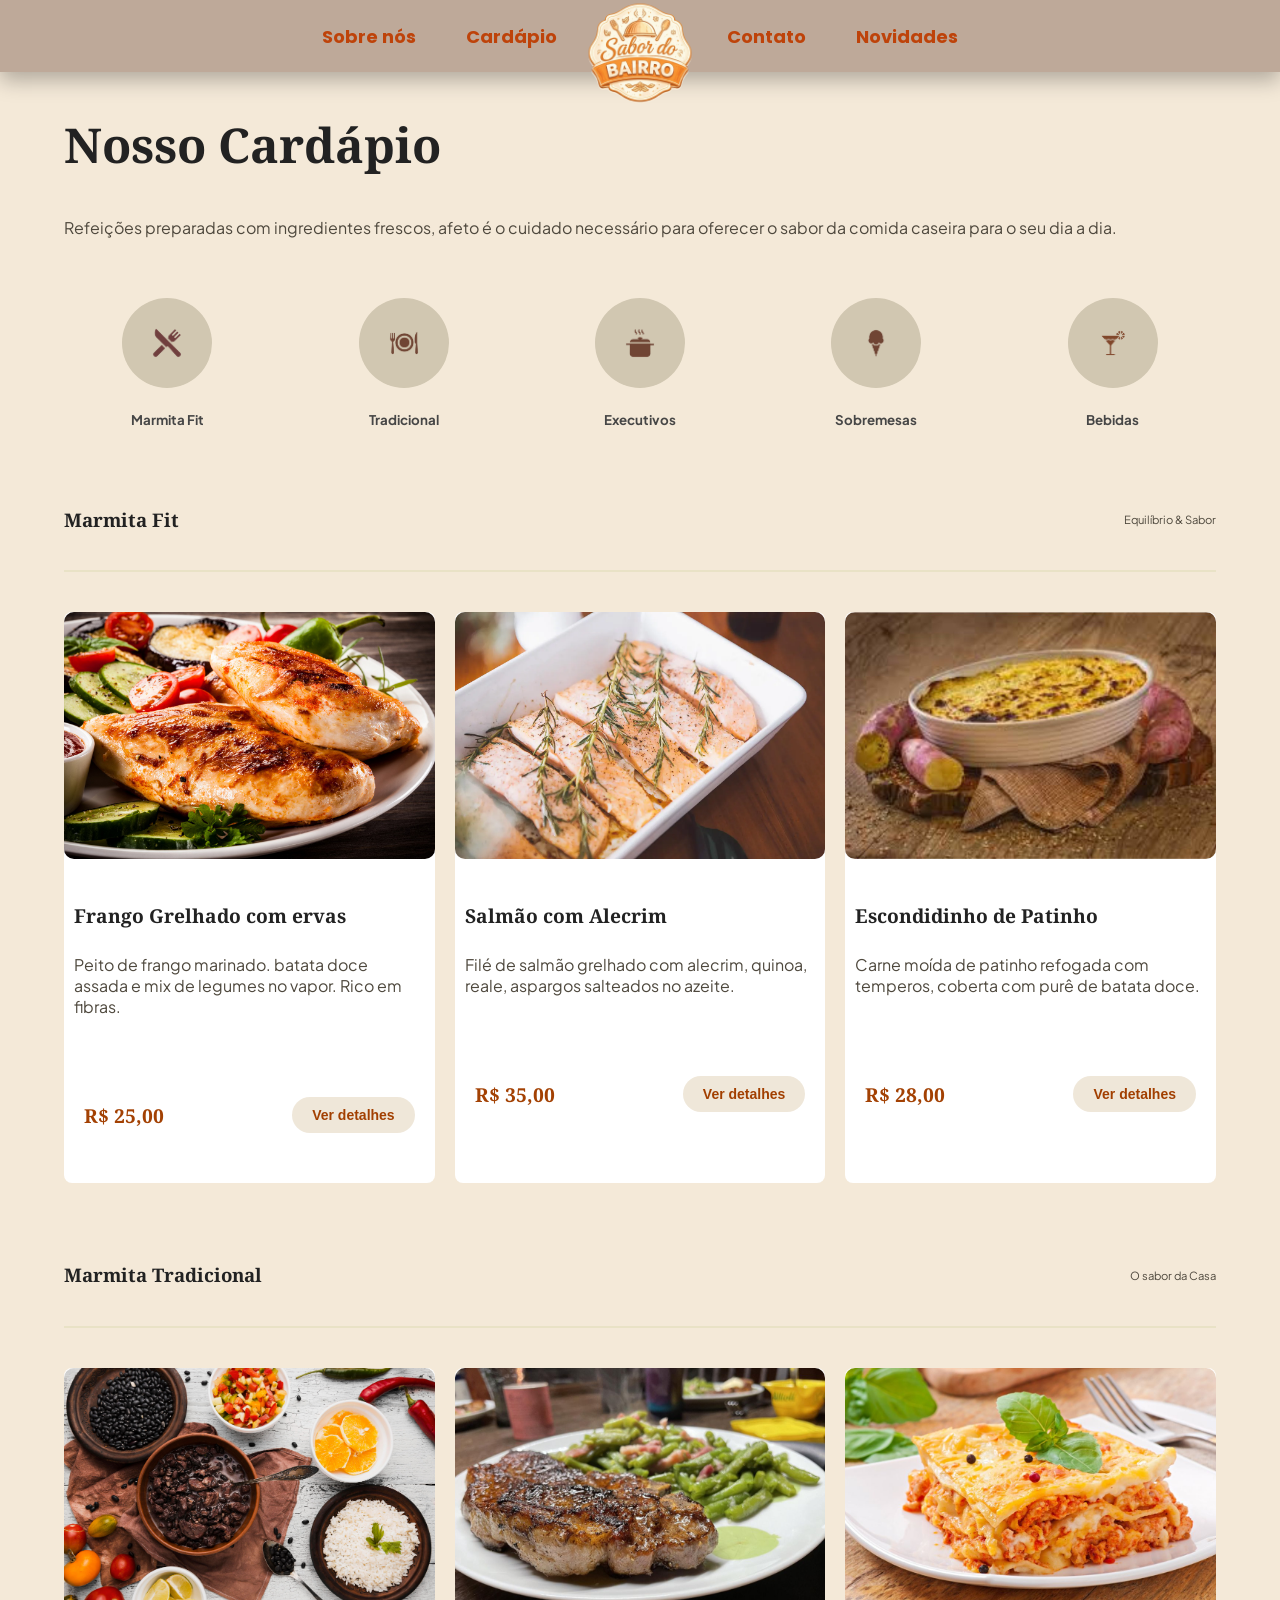
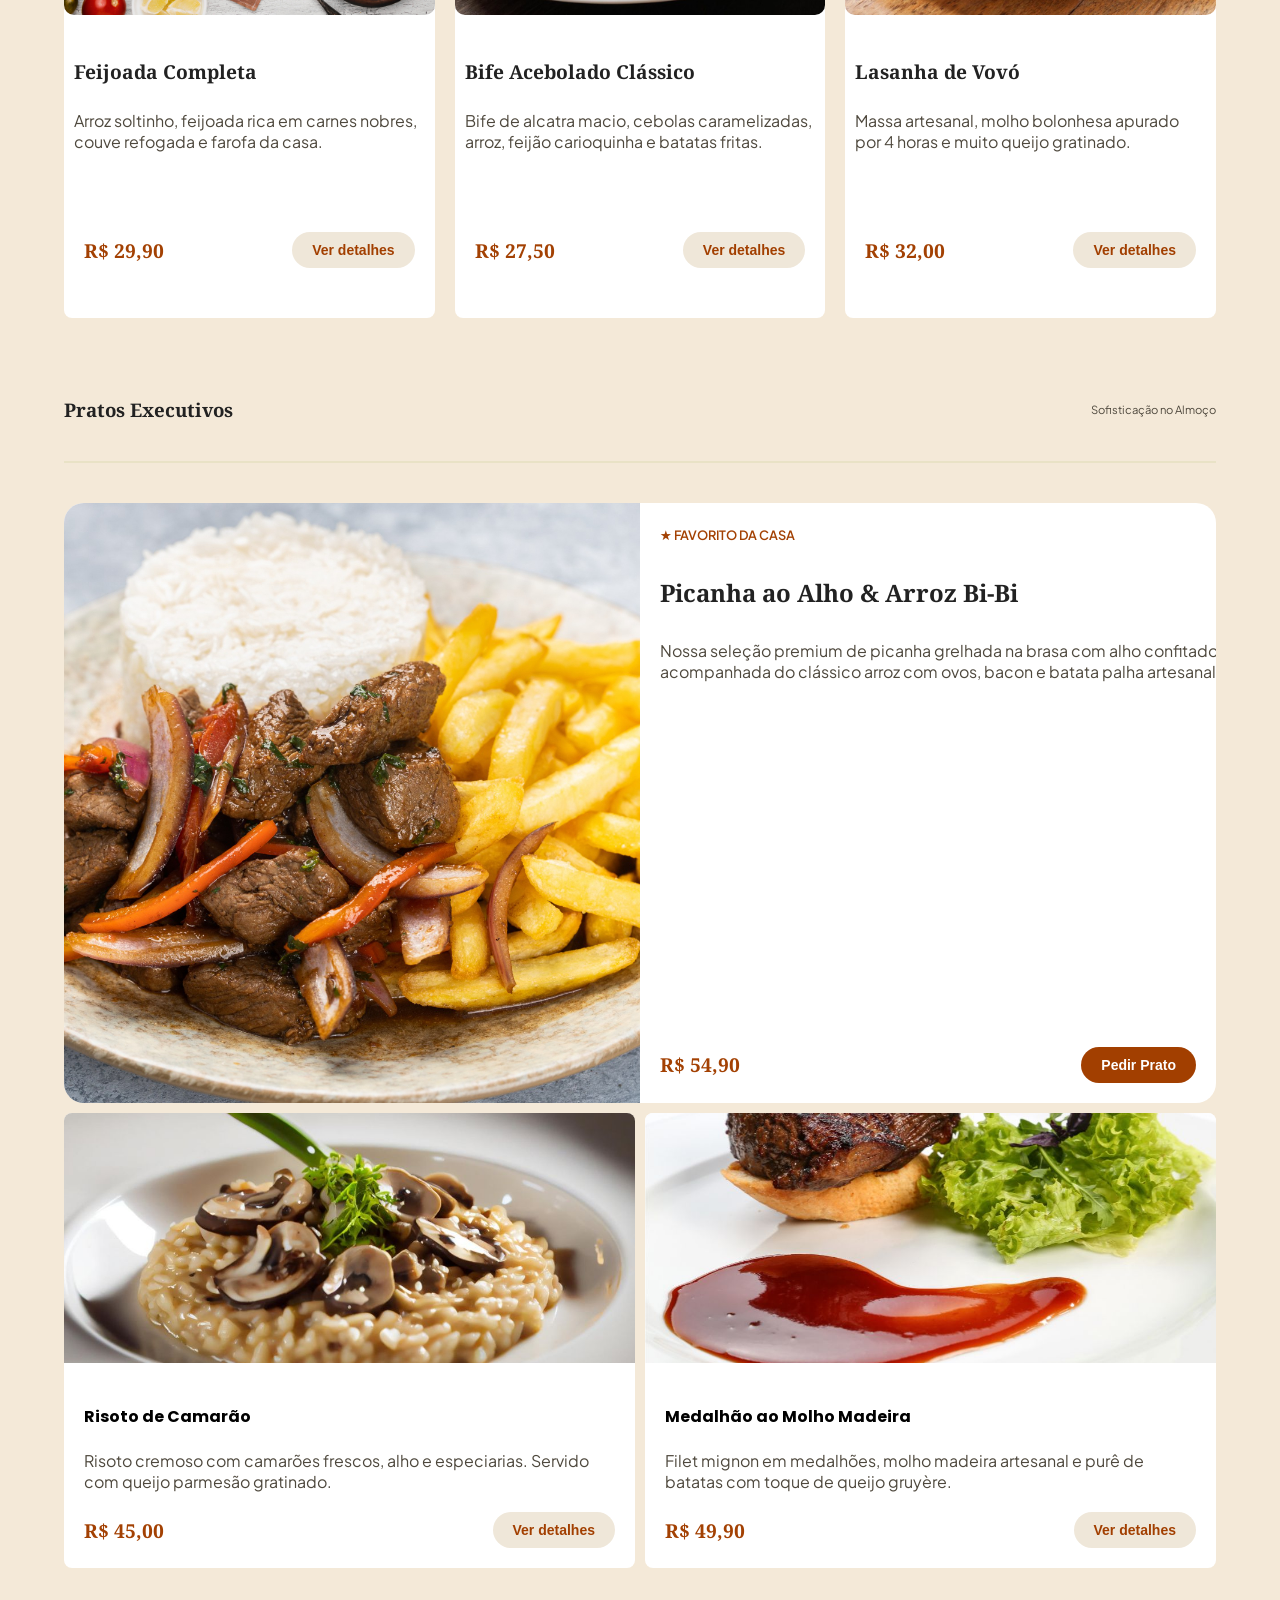
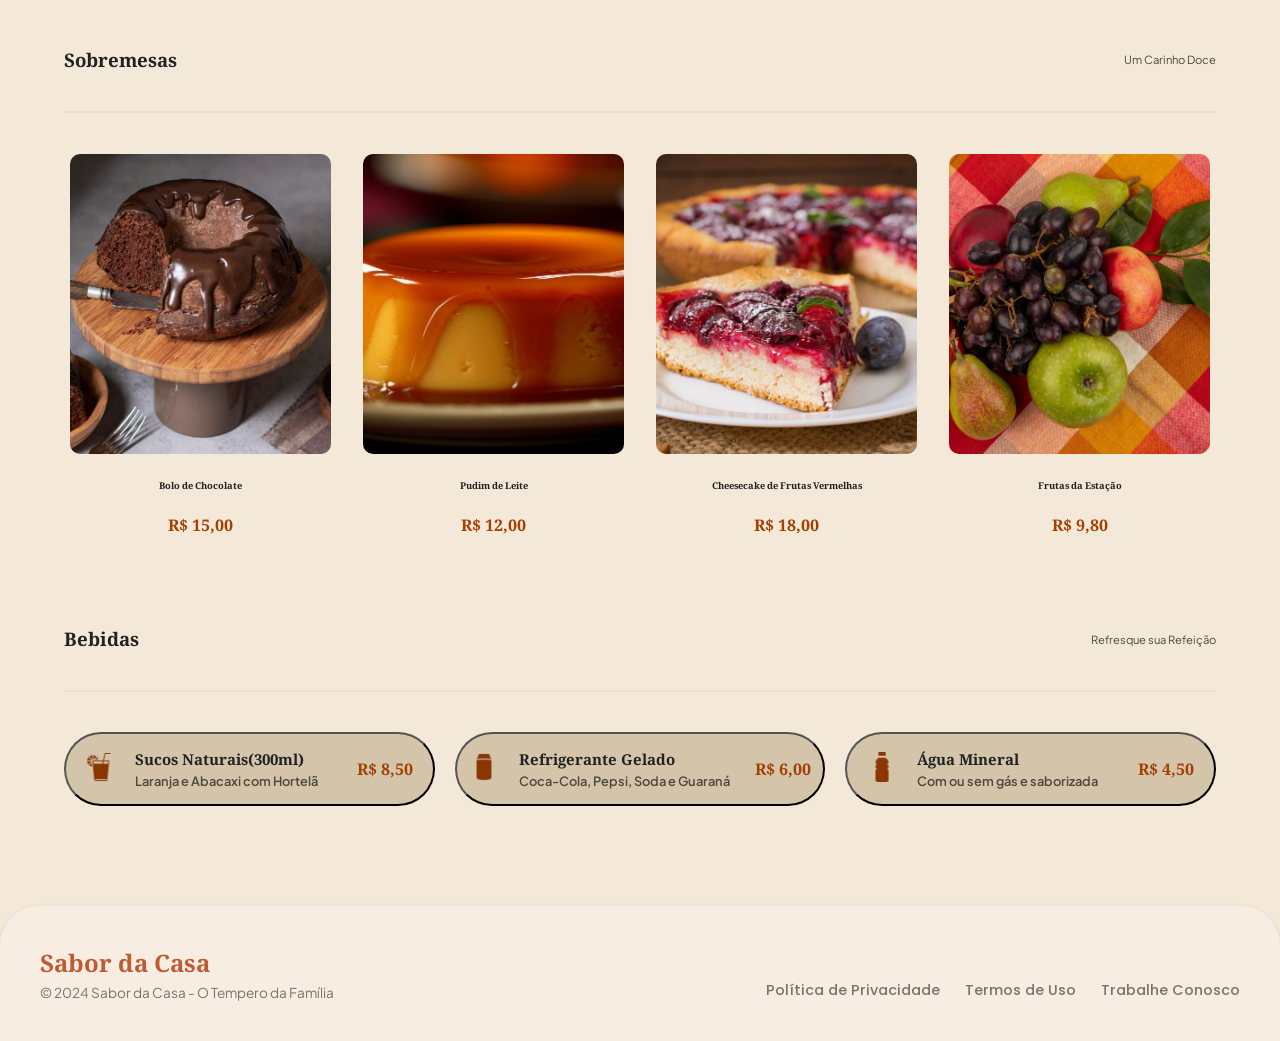
==== commit 984cf7df: "Update print statement from 'Hello' to 'Goodbye'" ====
--- a/cardapio.html
+++ b/cardapio.html
@@ -6,34 +6,27 @@
     <meta name="viewport" content="width=device-width, initial-scale=1.0">
     <title>Cardápio | Sabor do Bairro</title>
     <link rel="stylesheet" href="styles/style-cardapio.css">
-    <script src="script-card.js" defer></script>
+    <script src="scripts/script-card.js" defer ></script>
     <link rel="shortcut icon" href="assets/images/logo.png" type="image/png">
 
     <!-- links para as fonts -->
+     <link rel="preconnect" href="https://fonts.googleapis.com">
+<link rel="preconnect" href="https://fonts.gstatic.com" crossorigin>
+<link href="https://fonts.googleapis.com/css2?family=Noto+Serif:ital,wght@0,100..900;1,100..900&display=swap" rel="stylesheet">
+
     <link rel="preconnect" href="https://fonts.googleapis.com">
+<link rel="preconnect" href="https://fonts.gstatic.com" crossorigin>
+<link href="https://fonts.googleapis.com/css2?family=Noto+Serif:ital,wght@0,100..900;1,100..900&family=Plus+Jakarta+Sans:ital,wght@0,200..800;1,200..800&display=swap" rel="stylesheet">
+
+<link rel="preconnect" href="https://fonts.googleapis.com">
     <link rel="preconnect" href="https://fonts.gstatic.com" crossorigin>
-    <link href="https://fonts.googleapis.com/css2?family=Noto+Serif:ital,wght@0,100..900;1,100..900&display=swap"
-        rel="stylesheet">
-
-    <link rel="preconnect" href="https://fonts.googleapis.com">
-    <link rel="preconnect" href="https://fonts.gstatic.com" crossorigin>
-    <link
-        href="https://fonts.googleapis.com/css2?family=Noto+Serif:ital,wght@0,100..900;1,100..900&family=Plus+Jakarta+Sans:ital,wght@0,200..800;1,200..800&display=swap"
-        rel="stylesheet">
-
-    <link rel="preconnect" href="https://fonts.googleapis.com">
-    <link rel="preconnect" href="https://fonts.gstatic.com" crossorigin>
-    <link href="https://fonts.googleapis.com/css2?family=Koh+Santepheap:wght@100;300;400;700;900&display=swap"
-        rel="stylesheet">
-    <link
-        href="https://fonts.googleapis.com/css2?family=Poppins:ital,wght@0,100;0,200;0,300;0,400;0,500;0,600;0,700;0,800;0,900;1,100;1,200;1,300;1,400;1,500;1,600;1,700;1,800;1,900&display=swap"
-        rel="stylesheet">
+    <link href="https://fonts.googleapis.com/css2?family=Koh+Santepheap:wght@100;300;400;700;900&display=swap" rel="stylesheet">
+    <link href="https://fonts.googleapis.com/css2?family=Poppins:ital,wght@0,100;0,200;0,300;0,400;0,500;0,600;0,700;0,800;0,900;1,100;1,200;1,300;1,400;1,500;1,600;1,700;1,800;1,900&display=swap" rel="stylesheet">
 </head>
-
 <body>
-
-
-    <header>
+    
+
+     <header>
         <nav class="navbar">
             <div class="menu-toggle" id="menuToggle" onclick="toggleMenu()">☰</div>
 
@@ -70,313 +63,307 @@
     </header>
 
 
-    <main class="conteiner">
-        <!-- ========================seção do opções========================== -->
-        <section class="sections">
-            <div class="titulo">
-                <h1>Nosso Cardápio</h1>
-                <p>Refeições preparadas com ingredientes frescos, afeto é o cuidado necessário para oferecer o sabor da
-                    comida caseira para o seu dia a dia.</p>
-            </div>
-            <div class="cardapio">
-                <!-- botao de marmita -->
-                <figure>
-                    <button onclick="" class="btn-icon" id="btn-marmita-fit">
-                        <img src="assets/images/icons/marmita-fit-icon.png" alt="icone de marmita fit" class="img-icon">
-                        <figcaption>Marmita Fit</figcaption>
-                    </button>
-
-                </figure>
-
-                <!-- botao de tradicional -->
-                <figure>
-                    <button onclick="" class="btn-icon" id="btn-tradicional">
-                        <img src="assets/images/icons/tradicional-icon.png" alt="icone de tradicional" class="img-icon">
-                        <figcaption>Tradicional</figcaption>
-                    </button>
-
-                </figure>
-
-                <!-- botao de executivo -->
-                <figure>
-                    <button onclick="" class="btn-icon" id="btn-executivo">
-                        <img src="assets/images/icons/executivo-icon.png" alt="icone de executivos" class="img-icon">
-                        <figcaption>Executivos</figcaption>
-                    </button>
-
-                </figure>
-
-                <!-- botao de sobremesa -->
-                <figure>
-                    <button onclick="" class="btn-icon" id="btn-sobremesa">
-                        <img src="assets/images/icons/sobremesa-icon.png" alt="icone de sobremesas" class="img-icon">
-                        <figcaption>Sobremesas</figcaption>
-                    </button>
-
-
-                </figure>
-
-                <!-- botao de bebida -->
-                <figure>
-                    <button onclick="" class="btn-icon" id="btn-bebida">
-                        <img src="assets/imagens/icons/bebida-icon.png" alt="icone de bebidas" class="img-icon">
-                        <figcaption>Bebidas</figcaption>
-                    </button>
-
-                </figure>
-            </div>
-        </section>
-
-
-        <!-- ========================seção de catalogo========================== -->
-        <section class="sections">
+<main class="conteiner">
+    <!-- ========================seção do opções========================== -->
+<section class="sections">
+        <div class="titulo">
+        <h1>Nosso Cardápio</h1>
+        <p>Refeições preparadas com ingredientes frescos, afeto é o cuidado necessário para oferecer o sabor da comida caseira para o seu dia a dia.</p>
+            </div>
+     <div class="cardapio">  
+        <!-- botao de marmita -->
+    <figure>
+        <button onclick="" class="btn-icon" id="btn-marmita-fit">
+        <img src="assets/images/icons/marmita-fit-icon.png" alt="icone de marmita fit" class="img-icon">
+        <figcaption>Marmita Fit</figcaption>
+        </button>
+        
+    </figure>
+
+        <!-- botao de tradicional -->
+    <figure>
+        <button onclick="" class="btn-icon" id="btn-tradicional">
+        <img src="assets/images/icons/tradicional-icon.png" alt="icone de tradicional" class="img-icon">
+        <figcaption>Tradicional</figcaption>
+        </button>
+        
+    </figure>
+
+        <!-- botao de executivo -->
+    <figure>
+         <button onclick="" class="btn-icon" id="btn-executivo">
+        <img src="assets/images/icons/executivo-icon.png" alt="icone de executivos" class="img-icon">
+        <figcaption>Executivos</figcaption>
+        </button>
+        
+    </figure>
+
+        <!-- botao de sobremesa -->
+    <figure>
+         <button onclick="" class="btn-icon" id="btn-sobremesa">
+        <img src="assets/images/icons/sobremesa-icon.png" alt="icone de sobremesas" class="img-icon">
+        <figcaption>Sobremesas</figcaption>
+        </button>
+
+        
+    </figure>
+
+        <!-- botao de bebida -->
+    <figure>
+         <button onclick="" class="btn-icon" id="btn-bebida">
+        <img src="assets/images/icons/bebida-icon.png" alt="icone de bebidas" class="img-icon">
+         <figcaption>Bebidas</figcaption>
+         </button>
+        
+    </figure>
+    </div>
+</section>
+
+
+    <!-- ========================seção de catalogo========================== -->
+    <section class="sections" >
+        <div class="cabecalho-section">
+        <h3 class="titulo-section">Marmita Fit</h3>
+           <p>Equilíbrio & Sabor</p>
+        </div>
+
+
+        <div class="section-card">
+        <!-- CARD DO FRANGO GRELHADO -->
+        <article class="card-refeicao">
+             <div class="img-card">
+                <img src="assets/images/comidas/peito-frango-grelhado.jpg" alt="peito de frango grelhado" >
+            </div>
+            <div class="titulo-cards">
+                <h4>Frango Grelhado com ervas</h4>
+                <p>Peito de frango marinado. batata doce assada e mix de legumes no vapor. Rico em fibras.</p>
+            </div>
+            <div class="btn-prc">
+                <span class="preco">R$ 25,00</span>
+                <button class="btn-comprar"  data-modal="modal-fangro" id="openModal">Ver detalhes</button>
+            </div>
+        </article>
+
+        <!-- card salmao com alecrim -->
+        <article class="card-refeicao">
+            <div class="img-card">
+                <img src="assets/images/comidas/Salmao-Assado-com-Alecrim.JPG" alt="salmão com alecrim" >
+            </div>
+            <div class="titulo-cards">
+                <h4>Salmão com Alecrim</h4>
+                <p>Filé de salmão grelhado com alecrim, quinoa, reale, aspargos salteados no azeite.</p>
+            </div>
+            <div class="btn-prc">
+                <span class="preco">R$ 35,00</span>
+                <button class="btn-comprar" id="openModal" data-modal="modal-salmao">Ver detalhes</button>
+            </div>
+        </article>
+
+        <!-- CARD ESCONDIDNINHO DE PATINHO -->
+        <article class="card-refeicao">
+            <div class="img-card">
+                <img src="assets/images/comidas/escondidinho-de-patinho.jpg" alt="escondidinho de patinho"  >
+            </div>
+            <div class="titulo-cards">
+                <h4>Escondidinho de Patinho</h4>
+                <p>Carne moída de patinho refogada com temperos, coberta com purê de batata doce.</p>
+            </div>
+            <div class="btn-prc">
+                <span class="preco">R$ 28,00</span>
+                <button class="btn-comprar" id="openModal" data-modal="modal-patinho">Ver detalhes</button>
+            </div>
+            </div>
+    </section>
+
+
+    <!-- ========================segunda sessao de catalogo========================== -->
+    <section class="sections" >
+        <div class="cabecalho-section">
+        <h3 class="titulo-section">Marmita Tradicional</h3>
+           <p>O sabor da Casa</p>
+        </div>
+        <div class="section-card">
+        <!-- ====================CARD FEIJOADA COMPLETA============================ -->
+        <article class="card-refeicao">
+             <div class="img-card">
+                <img src="assets/images/comidas/feijoada.jpg" alt="feijoada completa" >
+            </div>
+            <div class="titulo-cards">
+                <h4>Feijoada Completa</h4>
+                <p>Arroz soltinho, feijoada rica em carnes nobres, couve refogada e farofa da casa.</p>
+            </div>
+            <div class="btn-prc">
+                <span class="preco">R$ 29,90</span>
+                <button class="btn-comprar" id="openModal" data-modal="modal-feijoada">Ver detalhes</button>
+            </div>
+        </article>
+
+        <!-- ====================card bife acebolado============================ -->
+        <article class="card-refeicao">
+            <div class="img-card">
+                <img src="assets/images/comidas/bife-acebolado.jpg" alt="bife acebolado clássico" >
+            </div>
+            <div class="titulo-cards">
+                <h4>Bife Acebolado Clássico</h4>
+                <p>Bife de alcatra macio, cebolas caramelizadas, arroz, feijão carioquinha e batatas fritas. </p>
+            </div>
+            <div class="btn-prc">
+                <span class="preco">R$ 27,50</span>
+                <button class="btn-comprar" id="openModal" data-modal="modal-bife">Ver detalhes</button>
+            </div>
+        </article>
+
+        <!-- ====================CARD LASANHA DE VOVÓ============================ -->
+        <article class="card-refeicao">
+            <div class="img-card">
+                <img src="assets/images/comidas/lasanha.jpg" alt="lasanha de vovó"  >
+            </div>
+            <div class="titulo-cards">
+                <h4>Lasanha de Vovó</h4>
+                <p>Massa artesanal, molho bolonhesa apurado por 4 horas e muito queijo gratinado.</p>
+            </div>
+            <div class="btn-prc">
+                <span class="preco">R$ 32,00</span>
+                <button class="btn-comprar" id="openModal" data-modal="modal-lasanha">Ver detalhes</button>
+            </div>
+            </div>
+    </section>
+
+<!-- ===============================SESSAO EXECUTIVO========================== -->
+    <section class="sections">
+        <div class="cabecalho-section">
+        <h3 class="titulo-section">Pratos Executivos</h3>
+           <p>Sofisticação no Almoço</p>
+        </div>
+
+        <!-- ========================CARD EXECUTIVO============================ -->
+        <article class="card-executivo"> 
+            <img src="assets/images/comidas/pt-executivo.jpg" alt="pratos executivos">
+
+            <header class="conteiner-executivo">
+            <div class="card-executivo-titulo">
+                <p> <span>&#9733; FAVORITO DA CASA</span> </p>
+                <h4>Picanha ao Alho & Arroz Bi-Bi</h4>
+                <p>Nossa seleção premium de picanha grelhada na brasa com alho confitado, acompanhada do clássico arroz com ovos, bacon e batata palha artesanal.</p>
+            </div>
+
+            <div class="btn-price">
+                <span class="preco">R$ 54,90</span>
+                <button class="btn-comprar" data-modal="modal-picanha" id="openModal">Pedir Prato</button>
+            </div>
+            </header>
+        </article>
+
+<!-- ====================SUBCARDS DO CARD ACIMA========================== -->
+    <div class="two-cards">
+            <article class="conteiner-refeicao">
+                <img src="assets/images/comidas/risoto.jpg" alt="risoto de camarão" >
+        
+            <div class="details-cards">
+                <h4>Risoto de Camarão</h4>
+                <p>Risoto cremoso com camarões frescos, alho e especiarias. Servido com queijo parmesão gratinado.</p>
+                    <div class="price-details">
+                         <span class="preco">R$ 45,00</span>
+                         <button class="btn-comprar" id="openModal" data-modal="modal-risoto"><span>Ver detalhes</span></button>
+                    </div>
+            </div>
+
+        </article>
+
+         <article class="conteiner-refeicao">
+                <img src="assets/images/comidas/molho-madeira.jpg" alt="medalhão ao molho madeira" >
+        
+            <div class="details-cards">
+                <h4>Medalhão ao Molho Madeira</h4>
+                <p>Filet mignon em medalhões, molho madeira artesanal e purê de batatas com toque de queijo gruyère.</p>
+                    <div class="price-details">
+                         <span class="preco">R$ 49,90</span>
+                         <button class="btn-comprar" id="openModal" data-modal="modal-molho">Ver detalhes</button>
+                    </div>
+            </div>
+        </article>
+    </div>
+    </section>
+
+<!-- ======================sessão sobremesas============================= -->
+    <section class="sections">
             <div class="cabecalho-section">
-                <h3 class="titulo-section">Marmita Fit</h3>
-                <p>Equilíbrio & Sabor</p>
-            </div>
-
-
-            <div class="section-card">
-                <!-- CARD DO FRANGO GRELHADO -->
-                <article class="card-refeicao">
+            <h3 class="titulo-section">Sobremesas</h3>
+            <p>Um Carinho Doce</p>
+            </div>
+    
+            <div class="section-sobremesa">
+            <!-- ===================CARD DO BOLO DE CHOCOLATE=========================== -->
+           <button id="openModal" data-modal="modal-bolo" class="card-link" > 
+                <article class="card-sobremesa">
                     <div class="img-card">
-                        <img src="assets/images/comidas/peito-frango-grelhado.jpg" alt="peito de frango grelhado">
-                    </div>
-                    <div class="titulo-cards">
-                        <h4>Frango Grelhado com ervas</h4>
-                        <p>Peito de frango marinado. batata doce assada e mix de legumes no vapor. Rico em fibras.</p>
-                    </div>
-                    <div class="btn-prc">
-                        <span class="preco">R$ 25,00</span>
-                        <button class="btn-comprar" data-modal="modal-fangro" id="openModal">Ver detalhes</button>
+                        <img src="assets/images/comidas/bolo-chocolate.jpg" alt="bolo de chocolate" >
+                    </div>
+                    <div class="titulo-cards-sobremesa">
+                        <h4>Bolo de Chocolate</h4>
+                        <span class="preco">R$ 15,00</span>
                     </div>
                 </article>
-
-                <!-- card salmao com alecrim -->
-                <article class="card-refeicao">
+            </button>
+
+            <!-- =======================card pudim de leite======================== -->
+            <button id="openModal" data-modal="modal-pudim" class="card-link">
+                <article class="card-sobremesa">
                     <div class="img-card">
-                        <img src="assets/images/comidas/Salmao-Assado-com-Alecrim.JPG" alt="salmão com alecrim">
-                    </div>
-                    <div class="titulo-cards">
-                        <h4>Salmão com Alecrim</h4>
-                        <p>Filé de salmão grelhado com alecrim, quinoa, reale, aspargos salteados no azeite.</p>
-                    </div>
-                    <div class="btn-prc">
-                        <span class="preco">R$ 35,00</span>
-                        <button class="btn-comprar" id="openModal" data-modal="modal-salmao">Ver detalhes</button>
+                        <img src="assets/images/comidas/pudim-leite.jpg" alt="pudim de leite" >
+                    </div>
+                    <div class="titulo-cards-sobremesa">
+                        <h4>Pudim de Leite</h4>
+                        <span class="preco">R$ 12,00</span>
                     </div>
                 </article>
-
-                <!-- CARD ESCONDIDNINHO DE PATINHO -->
-                <article class="card-refeicao">
+            </button>    
+
+            <!--========================= card de frutas da estação ======================== -->
+            <button id="openModal" data-modal="modal-cheesecake" class="card-link">
+                <article class="card-sobremesa">
                     <div class="img-card">
-                        <img src="assets/images/comidas/escondidinho-de-patinho.jpg" alt="escondidinho de patinho">
-                    </div>
-                    <div class="titulo-cards">
-                        <h4>Escondidinho de Patinho</h4>
-                        <p>Carne moída de patinho refogada com temperos, coberta com purê de batata doce.</p>
-                    </div>
-                    <div class="btn-prc">
-                        <span class="preco">R$ 28,00</span>
-                        <button class="btn-comprar" id="openModal" data-modal="modal-patinho">Ver detalhes</button>
-                    </div>
-            </div>
-        </section>
-
-
-        <!-- ========================segunda sessao de catalogo========================== -->
-        <section class="sections">
+                        <img src="assets/images/comidas/cheesecake-frutas.jpg" alt="cheesecake de frutas vermelhas"  >
+                    </div>
+                    <div class="titulo-cards-sobremesa">
+                        <h4>Cheesecake de Frutas Vermelhas</h4>
+                        <span class="preco">R$ 18,00</span>
+                    </div>
+                </article>
+            </button>
+           
+           
+            <!--========================= card de frutas da estação ======================== -->
+            <button id="openModal" data-modal="modal-frutas" class="card-link">
+                <article class="card-sobremesa">
+                    <div class="img-card">
+                        <img src="assets/images/comidas/frutas.jpg" alt="frutas da estação"  >
+                    </div>
+                    <div class="titulo-cards-sobremesa">
+                        <h4>Frutas da Estação</h4>
+                        <span class="preco">R$ 9,80</span>
+                    </div>
+                </article>
+            </button>
+    </section>
+
+
+    <!-- ===========================sessao bebidas================================ -->
+    <section class="sections">
             <div class="cabecalho-section">
-                <h3 class="titulo-section">Marmita Tradicional</h3>
-                <p>O sabor da Casa</p>
-            </div>
-            <div class="section-card">
-                <!-- ====================CARD FEIJOADA COMPLETA============================ -->
-                <article class="card-refeicao">
-                    <div class="img-card">
-                        <img src="assets/images/comidas/feijoada.jpg" alt="feijoada completa">
-                    </div>
-                    <div class="titulo-cards">
-                        <h4>Feijoada Completa</h4>
-                        <p>Arroz soltinho, feijoada rica em carnes nobres, couve refogada e farofa da casa.</p>
-                    </div>
-                    <div class="btn-prc">
-                        <span class="preco">R$ 29,90</span>
-                        <button class="btn-comprar" id="openModal" data-modal="modal-feijoada">Ver detalhes</button>
-                    </div>
-                </article>
-
-                <!-- ====================card bife acebolado============================ -->
-                <article class="card-refeicao">
-                    <div class="img-card">
-                        <img src="assets/images/comidas/bife-acebolado.jpg" alt="bife acebolado clássico">
-                    </div>
-                    <div class="titulo-cards">
-                        <h4>Bife Acebolado Clássico</h4>
-                        <p>Bife de alcatra macio, cebolas caramelizadas, arroz, feijão carioquinha e batatas fritas.
-                        </p>
-                    </div>
-                    <div class="btn-prc">
-                        <span class="preco">R$ 27,50</span>
-                        <button class="btn-comprar" id="openModal" data-modal="modal-bife">Ver detalhes</button>
-                    </div>
-                </article>
-
-                <!-- ====================CARD LASANHA DE VOVÓ============================ -->
-                <article class="card-refeicao">
-                    <div class="img-card">
-                        <img src="assets/images/comidas/lasanha.jpg" alt="lasanha de vovó">
-                    </div>
-                    <div class="titulo-cards">
-                        <h4>Lasanha de Vovó</h4>
-                        <p>Massa artesanal, molho bolonhesa apurado por 4 horas e muito queijo gratinado.</p>
-                    </div>
-                    <div class="btn-prc">
-                        <span class="preco">R$ 32,00</span>
-                        <button class="btn-comprar" id="openModal" data-modal="modal-lasanha">Ver detalhes</button>
-                    </div>
-            </div>
-        </section>
-
-        <!-- ===============================SESSAO EXECUTIVO========================== -->
-        <section class="sections">
-            <div class="cabecalho-section">
-                <h3 class="titulo-section">Pratos Executivos</h3>
-                <p>Sofisticação no Almoço</p>
-            </div>
-
-            <!-- ========================CARD EXECUTIVO============================ -->
-            <article class="card-executivo">
-                <img src="assets/images/comidas/pt-executivo.jpg" alt="pratos executivos">
-
-                <header class="conteiner-executivo">
-                    <div class="card-executivo-titulo">
-                        <p> <span>&#9733; FAVORITO DA CASA</span> </p>
-                        <h4>Picanha ao Alho & Arroz Bi-Bi</h4>
-                        <p>Nossa seleção premium de picanha grelhada na brasa com alho confitado, acompanhada do
-                            clássico arroz com ovos, bacon e batata palha artesanal.</p>
-                    </div>
-
-                    <div class="btn-price">
-                        <span class="preco">R$ 54,90</span>
-                        <button class="btn-comprar" data-modal="modal-picanha" id="openModal">Pedir Prato</button>
-                    </div>
-                </header>
-            </article>
-
-            <!-- ====================SUBCARDS DO CARD ACIMA========================== -->
-            <div class="two-cards">
-                <article class="conteiner-refeicao">
-                    <img src="assets/images/comidas/risoto.jpg" alt="risoto de camarão">
-
-                    <div class="details-cards">
-                        <h4>Risoto de Camarão</h4>
-                        <p>Risoto cremoso com camarões frescos, alho e especiarias. Servido com queijo parmesão
-                            gratinado.</p>
-                        <div class="price-details">
-                            <span class="preco">R$ 45,00</span>
-                            <button class="btn-comprar" id="openModal" data-modal="modal-risoto"><span>Ver
-                                    detalhes</span></button>
-                        </div>
-                    </div>
-
-                </article>
-
-                <article class="conteiner-refeicao">
-                    <img src="assets/images/comidas/molho-madeira.jpg" alt="medalhão ao molho madeira">
-
-                    <div class="details-cards">
-                        <h4>Medalhão ao Molho Madeira</h4>
-                        <p>Filet mignon em medalhões, molho madeira artesanal e purê de batatas com toque de queijo
-                            gruyère.</p>
-                        <div class="price-details">
-                            <span class="preco">R$ 49,90</span>
-                            <button class="btn-comprar" id="openModal" data-modal="modal-molho">Ver detalhes</button>
-                        </div>
-                    </div>
-                </article>
-            </div>
-        </section>
-
-        <!-- ======================sessão sobremesas============================= -->
-        <section class="sections">
-            <div class="cabecalho-section">
-                <h3 class="titulo-section">Sobremesas</h3>
-                <p>Um Carinho Doce</p>
-            </div>
-
-            <div class="section-sobremesa">
-                <!-- ===================CARD DO BOLO DE CHOCOLATE=========================== -->
-                <button id="openModal" data-modal="modal-bolo" class="card-link">
-                    <article class="card-sobremesa">
-                        <div class="img-card">
-                            <img src="assets/images/comidas/bolo-chocolate.jpg" alt="bolo de chocolate">
-                        </div>
-                        <div class="titulo-cards-sobremesa">
-                            <h4>Bolo de Chocolate</h4>
-                            <span class="preco">R$ 15,00</span>
-                        </div>
-                    </article>
-                </button>
-
-                <!-- =======================card pudim de leite======================== -->
-                <button id="openModal" data-modal="modal-pudim" class="card-link">
-                    <article class="card-sobremesa">
-                        <div class="img-card">
-                            <img src="assets/images/comidas/pudim-leite.jpg" alt="pudim de leite">
-                        </div>
-                        <div class="titulo-cards-sobremesa">
-                            <h4>Pudim de Leite</h4>
-                            <span class="preco">R$ 12,00</span>
-                        </div>
-                    </article>
-                </button>
-
-                <!--========================= card de frutas da estação ======================== -->
-                <button id="openModal" data-modal="modal-cheesecake" class="card-link">
-                    <article class="card-sobremesa">
-                        <div class="img-card">
-                            <img src="assets/images/comidas/cheesecake-frutas.jpg" alt="cheesecake de frutas vermelhas">
-                        </div>
-                        <div class="titulo-cards-sobremesa">
-                            <h4>Cheesecake de Frutas Vermelhas</h4>
-                            <span class="preco">R$ 18,00</span>
-                        </div>
-                    </article>
-                </button>
-
-
-                <!--========================= card de frutas da estação ======================== -->
-                <button id="openModal" data-modal="modal-frutas" class="card-link">
-                    <article class="card-sobremesa">
-                        <div class="img-card">
-                            <img src="assets/images/comidas/frutas.jpg" alt="frutas da estação">
-                        </div>
-                        <div class="titulo-cards-sobremesa">
-                            <h4>Frutas da Estação</h4>
-                            <span class="preco">R$ 9,80</span>
-                        </div>
-                    </article>
-                </button>
-        </section>
-
-
-        <!-- ===========================sessao bebidas================================ -->
-        <section class="sections">
-            <div class="cabecalho-section">
-                <h3 class="titulo-section">Bebidas</h3>
-                <p>Refresque sua Refeição</p>
+            <h3 class="titulo-section">Bebidas</h3>
+            <p>Refresque sua Refeição</p>
             </div>
 
             <div class="section-bebida">
 
                 <!-- ===========================card suco natural =============================-->
-                <div class="card-bebida" data-modal="modal-suco">
-
+                <button  class="card-bebida" data-modal="modal-suco">
+                      
                     <div class="info-bebida">
 
                         <div class="img-icon">
-                            <img src="assets/images/icons/juice-icon.png" alt="suco de laranja natural">
+                            <img src="assets/images/icons/juice-icon.png" alt="suco de laranja natural" >
                         </div>
 
                         <div class="titulo-bebidas">
@@ -386,425 +373,593 @@
 
                     </div>
 
-                    <span class="preco">R$ 8,50</span>
-
-                </div>
+                        <span class="preco">R$ 8,50</span>
+                     
+                </button>
 
 
                 <!-- =========================card refrigerante===================-->
-                <div onclick="" class="card-bebida">
+                <button id="openModal" data-modal="modal-refri" class="card-bebida">
 
                     <div class="info-bebida">
 
                         <div class="img-icon">
-                            <img src="assets/images/icons/can-icon.png" alt="refrigerante em lata">
+                            <img src="assets/images/icons/can-icon.png" alt="refrigerante em lata" >
                         </div>
 
                         <div class="titulo-bebidas">
                             <h4>Refrigerante Gelado</h4>
                             <p id="descricao">Coca-Cola, Pepsi, Soda e Guaraná</p>
                         </div>
-
-                    </div>
-
-                    <span class="preco">R$ 6,00</span>
-
-
-
-                </div>
+                    
+                    </div>
+
+                        <span class="preco">R$ 6,00</span>
+
+                    
+
+                </button>
 
 
                 <!-- =============================card suco detox============================ -->
-                <div onclick="" class="card-bebida">
-
+                <button id="openModal" data-modal="modal-agua" class="card-bebida">
+                    
                     <div class="info-bebida">
 
                         <div class="img-icon">
-                            <img src="assets/images/icons/bottle-icon.png" alt="Água Mineral">
+                            <img src="assets/images/icons/bottle-icon.png" alt="Água Mineral"  >
                         </div>
 
                         <div class="titulo-bebidas">
                             <h4>Água Mineral</h4>
                             <p id="descricao">Com ou sem gás e saborizada</p>
-                        </div>
-
-                    </div>
-                    <span class="preco">R$ 4,50</span>
-
-
+                        </div> 
+
+                    </div> 
+                            <span class="preco">R$ 4,50</span>
+                        
+                    
+                </button>
+                
+                </button>
+            </div>
+    </section>
+</main>
+
+<footer class="footer-container">
+    <div class="footer-content">
+        <!-- Lado Esquerdo: Marca e Copyright -->
+        <div class="footer-brand">
+            <h2 class="brand-name">Sabor da Casa</h2>
+            <p class="copyright">© 2024 Sabor da Casa - O Tempero da Família</p>
+        </div>
+
+        <!-- Lado Direito: Links -->
+        <nav class="footer-links">
+            <a href="#">Política de Privacidade</a>
+            <a href="#">Termos de Uso</a>
+            <a href="#">Trabalhe Conosco</a>
+        </nav>
+    </div>
+</footer>
+
+
+<!-- =================================popup(modal) comidas================================= -->
+
+
+
+<!-- ====================================   POPUP FRANGO    ============================= -->
+<dialog class="modal" id="modal-fangro">
+                <div class="header-modal">
+                    <h2>Detalhes do Prato</h2>
+                    <button class="close-btn" onclick="closeModal()">X</button> 
+                </div>    
+    <div class="modal-content">     
+        <img src="assets/images/comidas/peito-frango-grelhado.jpg" alt="peito de frango grelhado" >  
+        
+        <div class="conteudo-modal">
+            <h3>Frango Grelhado com Ervas</h3>
+
+           <dl> 
+             <dt>O equilíbrio perfeito entre saúde e sabor. Nosso peito de frango é marinado por 12 horas em uma mistura exclusiva de ervas finas, alho assado e suco de limão taiti, garantindo uma carne macia, suculenta e grelhada no ponto ideal. Perfeito para quem busca uma refeição leve, mas sem abrir mão do sabor artesanal.</dt>
+                <dd><Strong>Ingredientes:</Strong>Peito de frango premium, azeite de oliva extra virgem, alho, limão taiti, páprica defumada, lemon pepper, sal marinho e ervas finas (tomilho e alecrim).</dd>
+                <dd><strong>Peso da porção:</strong> 200g</dd>
+                <dd><strong>Alérgicos:</strong> Contém alho. NÃO CONTÉM GLÚTEN.</dd>
+           </dl>
+
+           <dl>
+             <dt> Informação Nutricional (Porção de 100g)</dt>
+                <dd><strong>Valor Energético:</strong> 156 kcal </dd>
+                <dd><strong>Proteínas:</strong> 28 g (Alta concentração para reconstrução muscular)</dd>
+                <dd><strong>Gorduras Totais:</strong> 3,1 g (Baixo teor de gordura)</dd>
+                <dd><strong>Carboidratos:</strong> 0 g (Ideal para dietas Low Carb)</dd>
+                <dd><strong>Sódio:</strong> 104 mg</dd>
+           </dl>
+        </div>   
+    </div>
+</dialog>
+
+  <!-- =======================  POPUP SALMÃO    ============================= -->
+<dialog class="modal" id="modal-salmao">
+    <div class="header-modal">
+        <h2>Detalhes do Prato</h2>
+        <button class="close-btn" onclick="closeModal()">X</button>
+    </div>
+    <div class="modal-content">
+        <img src="assets/images/comidas/Salmao-Assado-com-Alecrim.JPG" alt="Filé de salmão grelhado com alecrim">
+        <div class="conteudo-modal">
+                <h3>Salmão Assado com Alecrim</h3>
+
+            <dl>
+                <dt>Uma combinação sofisticada e nutritiva. Nosso filé de salmão é grelhado com alecrim fresco, acompanhado de quinoa real e aspargos salteados no azeite, oferecendo uma textura única e um sabor refinado para uma refeição premium.</dt>
+                <dd><strong>Ingredientes:</strong> Filé de salmão fresco, quinoa real, aspargos frescos, azeite de oliva extra virgem, alecrim, limão siciliano, sal marinho e pimenta-do-reino.</dd>
+                <dd><strong>Peso da porção:</strong> 250g (Salmão + acompanhamentos)</dd>
+                <dd><strong>Alérgicos:</strong> CONTÉM PEIXE. NÃO CONTÉM GLÚTEN.</dd>
+            </dl>
+            <dl>
+                <dt>Informação Nutricional (Porção de 100g)</dt>
+                <dd><strong>Valor Energético:</strong> 185 kcal</dd>
+                <dd><strong>Proteínas:</strong> 18 g (Rico em Ômega 3)</dd>
+                <dd><strong>Gorduras Totais:</strong> 9,5 g (Gorduras boas/saudáveis)</dd>
+                <dd><strong>Carboidratos:</strong> 7,2 g (Baixo índice glicêmico)</dd>
+                <dd><strong>Sódio:</strong> 92 mg</dd>
+            </dl>
+        </div>
+    </div>
+    <div class="btn-comprarModal-content">
+     <button class="btn-comprarModal" onclick="simularCompra()">Pedir Salmaão Assado</button>
+     </div>
+</dialog>
+
+ <!-- ====================================  POPUP ESCONDIDINHO  ============================= -->
+<dialog class="modal" id="modal-patinho">
+    <div class="header-modal">
+        <h2>Detalhes do Prato</h2>
+        <button class="close-btn" onclick="closeModal()">X</button>
+    </div>
+    <div class="modal-content">
+        <img src="assets/images/comidas/Escondidinho-de-Patinho.JPG" alt="Escondidinho de patinho com batata doce">
+        <div class="conteudo-modal">
+                <h3>Escondidinho de Patinho</h3>
+
+            <dl>
+                <dt>O clássico conforto em uma versão fit e nutritiva. Carne moída de patinho extra limpa, refogada com temperos naturais e coberta com um purê cremoso de batata doce. Uma opção completa que une proteína de alto valor biológico e energia de liberação lenta.</dt>
+                <dd><strong>Ingredientes:</strong> Carne de patinho moída, batata doce cozida, cebola, alho, tomate, azeite de oliva extra virgem, sal marinho, salsinha, cebolinha e uma pitada de noz-moscada.</dd>
+                <dd><strong>Peso da porção:</strong> 350g</dd>
+                <dd><strong>Alérgicos:</strong> CONTÉM ALHO E CEBOLA. NÃO CONTÉM GLÚTEN.</dd>
+            </dl>
+            <dl>
+                <dt>Informação Nutricional (Porção de 100g)</dt>
+                <dd><strong>Valor Energético:</strong> 128 kcal</dd>
+                <dd><strong>Proteínas:</strong> 12 g (Carne magra para saciedade)</dd>
+                <dd><strong>Gorduras Totais:</strong> 2,8 g (Baixíssimo teor de gordura)</dd>
+                <dd><strong>Carboidratos:</strong> 14 g (Energia de baixo índice glicêmico)</dd>
+                <dd><strong>Fibras:</strong> 1,8 g</dd>
+                <dd><strong>Sódio:</strong> 85 mg</dd>
+            </dl>
+        </div>
+    </div>
+    <div class="btn-comprarModal-content">
+     <button class="btn-comprarModal" onclick="simularCompra()">Pedir Escondidinho de Patinho</button>
+     </div>
+</dialog>
+
+<!-- ================================POPUP FEIJOADA =======================================-->
+
+
+<dialog class="modal" id="modal-feijoada">
+    <div class="header-modal">
+        <h2>Detalhes do Prato</h2>
+        <button class="close-btn" onclick="closeModal()">X</button>
+    </div>
+    <div class="modal-content">
+        <img src="assets/images/comidas/feijoada.jpg" alt="Feijoada completa com acompanhamentos">
+        <div class="conteudo-modal">
+            <h3>Feijoada Completa</h3>
+             
+            <dl>
+                <dt>O sabor autêntico da tradição brasileira com um toque de sofisticação. Nossa feijoada é preparada com carnes nobres selecionadas, cozidas lentamente para garantir maciez e um caldo encorpado. Acompanha arroz branco soltinho, couve mineira refogada no alho e nossa exclusiva farofa artesanal da casa.</dt>
+                <dd><strong>Ingredientes:</strong> Feijão preto, carnes nobres (lombo, paio, charque e costelinha), arroz agulhinha, couve manteiga, farinha de mandioca temperada, bacon, alho, cebola, louro e especiarias naturais.</dd>
+                <dd><strong>Peso da porção:</strong> 450g (Prato completo)</dd>
+                <dd><strong>Alérgicos:</strong> CONTÉM DERIVADOS DE PORCO E GLÚTEN (na farofa). PODE CONTER TRAÇOS DE SOJA.</dd>
+            </dl>
+            <dl>
+                <dt>Informação Nutricional (Porção de 100g - Mix do prato)</dt>
+                <dd><strong>Valor Energético:</strong> 215 kcal</dd>
+                <dd><strong>Proteínas:</strong> 14 g (Fonte de ferro e aminoácidos)</dd>
+                <dd><strong>Gorduras Totais:</strong> 11,2 g (Energia e sabor)</dd>
+                <dd><strong>Carboidratos:</strong> 16,5 g (Fonte de energia complexa)</dd>
+                <dd><strong>Fibras:</strong> 4,2 g (Alto teor de fibras do feijão)</dd>
+                <dd><strong>Sódio:</strong> 310 mg</dd>
+            </dl>
+        </div>
+    </div>
+    <div class="btn-comprarModal-content">
+     <button class="btn-comprarModal" onclick="simularCompra()">Pedir Feijoada Completa</button>
+     </div>
+</dialog>
+
+<!-- ==============================POPUP BIFE ============================== -->
+
+<dialog class="modal" id="modal-bife">
+    <div class="header-modal">
+        <h2>Detalhes do Prato</h2>
+        <button class="close-btn" onclick="closeModal()">X</button>
+    </div>
+    <div class="modal-content">
+        <img src="assets/images/comidas/bife-acebolado.jpg" alt="Bife de alcatra acebolado com arroz, feijão e batatas fritas">
+        <div class="conteudo-modal">
+            <h3>Bife de Alcatra Acebolado</h3>
+
+            <dl>
+                <dt>O sabor inconfundível do dia a dia brasileiro. Nosso bife de alcatra é selecionado e grelhado no ponto certo, coberto com uma generosa camada de cebolas caramelizadas na própria suculência da carne. Acompanha o clássico arroz branco soltinho, feijão carioquinha temperado no capricho e batatas fritas crocantes.</dt>
+                <dd><strong>Ingredientes:</strong> Bife de alcatra premium, cebola branca, arroz agulhinha, feijão carioquinha, batata in natura, azeite de oliva, alho, louro, sal marinho e salsinha.</dd>
+                <dd><strong>Peso da porção:</strong> 400g (Prato completo)</dd>
+                <dd><strong>Alérgicos:</strong> CONTÉM ALHO E CEBOLA. NÃO CONTÉM GLÚTEN (verificar fritura das batatas).</dd>
+            </dl>
+            <dl>
+                <dt>Informação Nutricional (Porção de 100g - Mix do prato)</dt>
+                <dd><strong>Valor Energético:</strong> 198 kcal</dd>
+                <dd><strong>Proteínas:</strong> 15 g (Alta biodisponibilidade de ferro)</dd>
+                <dd><strong>Gorduras Totais:</strong> 7,4 g (Gorduras saturadas e insaturadas)</dd>
+                <dd><strong>Carboidratos:</strong> 18 g (Fonte de energia rápida e duradoura)</dd>
+                <dd><strong>Fibras:</strong> 2,1 g</dd>
+                <dd><strong>Sódio:</strong> 185 mg</dd>
+            </dl>
+        </div>
+    </div>
+    <div class="btn-comprarModal-content">
+     <button class="btn-comprarModal" onclick="simularCompra()">Pedir Bife Acebolado</button>
+     </div>
+</dialog>
+
+<!-- ===============================    POPUP LASANHA ============================== -->
+
+<dialog class="modal" id="modal-lasanha">
+    <div class="header-modal">
+        <h2>Detalhes do Prato</h2>
+        <button class="close-btn" onclick="closeModal()">X</button>
+    </div>
+    <div class="modal-content">
+        <img src="assets/images/comidas/lasanha.jpg" alt="Lasanha de vovó com molho bolonhesa e queijo gratinado">
+        <div class="conteudo-modal">
+            <h3>Lasanha de Vovó</h3>
+
+            <dl>
+                <dt>O sabor da lasanha da vovó, agora em uma versão que une tradição e qualidade. Massa artesanal feita com farinha de trigo especial, intercalada com um molho bolonhesa apurado por 4 horas, repleto de carne moída selecionada, tomates frescos e temperos naturais. Finalizada com uma generosa camada de queijo gratinado que derrete na boca.</dt>
+                <dd><strong>Ingredientes:</strong> Massa artesanal (farinha de trigo, ovos, azeite), molho bolonhesa (carne moída, tomate pelado, cebola, alho, cenoura, aipo, azeite, ervas finas), queijo muçarela e parmesão para gratinar.</dd>
+                <dd><strong>Peso da porção:</strong> 350g</dd>
+                <dd><strong>Alérgicos:</strong> CONTÉM GLÚTEN E DERIVADOS DE LEITE. PODE CONTER TRAÇOS DE SOJA.</dd>
+            </dl>
+            <dl>
+                <dt>Informação Nutricional (Porção de 100g)</dt>
+                <dd><strong>Valor Energético:</strong> 220 kcal</dd>
+                <dd><strong>Proteínas:</strong> 12 g (Carne e queijo)</dd>
+                <dd><strong>Gorduras Totais:</strong> 10 g (Gorduras saturadas do queijo)</dd>
+                <dd><strong>Carboidratos:</strong> 18 g (Massa artesanal)</dd>
+                <dd><strong>Fibras:</strong> 1,5 g</dd>
+                <dd><strong>Sódio:</strong> 250 mg</dd>
+            </dl>
+        </div>
+    </div>
+    <div class="btn-comprarModal-content">
+     <button class="btn-comprarModal" onclick="simularCompra()">Pedir Lasanha</button>
+     </div>
+</dialog> 
+
+<!-- ===============================POPUP PICANHA===============================-->
+
+<dialog class="modal" id="modal-picanha">
+    <div class="header-modal">
+        <h2>★ FAVORITO DA CASA</h2>
+        <button class="close-btn" onclick="closeModal()">X</button>
+    </div>
+    <div class="modal-content">
+        <img src="assets/images/comidas/pt-executivo.jpg" alt="Picanha ao Alho e Arroz Bi-Bi" id="picanha-foto">
+        <div class="conteudo-modal">
+            <h3>Picanha ao Alho & Arroz Bi-Bi</h3>
+            <dl>
+                <dt>Nossa seleção premium de picanha grelhada na brasa com alho confitado, acompanhada do clássico arroz com ovos, bacon e batata palha artesanal crocante.</dt>
+                <dd><strong>Ingredientes:</strong> Picanha maturada, alho confitado, arroz agulhinha, ovos, bacon, batata palha da casa e sal grosso.</dd>
+                <dd><strong>Peso da porção:</strong> 450g</dd>
+                <dd><strong>Alérgicos:</strong> CONTÉM OVOS E DERIVADOS DE PORCO (BACON). NÃO CONTÉM GLÚTEN.</dd>
+            </dl>
+
+            <!-- ==============================SEÇÃO DE ADICIONAIS ====================================-->
+            <div class="adicionais-container">
+                <h3>Turbine seu prato (Adicionais):</h3>
+                <div id="lista-adicionais">
+                   
                 </div>
-
-                </button>
-            </div>
-        </section>
-    </main>
-
-    <footer class="rodape">
-        <div class="gradeRodape">
-
-            <div class="logoRodape">
-                <img src="assets/images/logo.png" alt="Logo Sabor do Bairro">
-                <p class="sloganRodape">Do nosso fogão para a sua mesa. Comida caseira com carinho e sabor de verdade.
-                </p>
-            </div>
-
-            <div class="colunaRodape">
-                <p class="tituloColuna">Navegação</p>
-                <ul>
-                    <li><a href="index.html">Início</a></li>
-                    <li><a href="cardapio.html">Cardápio</a></li>
-                    <li><a href="sobrenos.html">Sobre nós</a></li>
-                    <li><a href="novidades.html">Novidades</a></li>
-                    <li><a href="contato.html">Contato</a></li>
-                </ul>
-            </div>
-
-            <div class="colunaRodape contatoRodape">
-                <p class="tituloColuna">Contato</p>
-                <p>📍 R. Ibituruna, 108 - Maracanã, Rio de Janeiro - RJ, 20271-110</p>
-                <p>📞 (21) 99999-0000</p>
-                <p>✉️ sabordobairro44@gmail.com</p>
-                <p>🕐 Seg-Sex: 11h às 22h</p>
-            </div>
-
-        </div>
-
-        <hr class="divisorRodape">
-
-        <div class="fundoRodape">
-            <p class="direitosRodape">&copy; 2026 Sabor do Bairro. Todos os direitos reservados.</p>
-            <div class="redesRodape">
-                <a href="contato.html" class="linkRede" title="Instagram"><img src="assets/images/icons/icons-instagram.png"
-                        alt="Instagram"></a>
-                <a href="contato.html" class="linkRede" title="WhatsApp"><img src="assets/images/icons/icons-whatsapp.png"
-                        alt="WhatsApp"></a>
-                <a href="contato.html" class="linkRede" title="Email"><img src="assets/images/icons/icons-mail.png"
-                        alt="Email"></a>
-            </div>
-        </div>
-    </footer>
-
-
-    <!-- =================================popup(modal) comidas================================= -->
-
-
-
-    <!-- ====================================   POPUP FRANGO    ============================= -->
-    <dialog class="modal" id="modal-fangro">
-        <div class="header-modal">
-            <h2>Detalhes do Prato</h2>
-            <button class="close-btn" onclick="closeModal()">X</button>
-        </div>
-        <div class="modal-content">
-            <img src="assets/images/comidas/peito-frango-grelhado.jpg" alt="peito de frango grelhado">
-
-            <div class="conteudo-modal">
-                <h3>Frango Grelhado com Ervas</h3>
-
-                <dl>
-                    <dt>O equilíbrio perfeito entre saúde e sabor. Nosso peito de frango é marinado por 12 horas em uma
-                        mistura exclusiva de ervas finas, alho assado e suco de limão taiti, garantindo uma carne macia,
-                        suculenta e grelhada no ponto ideal. Perfeito para quem busca uma refeição leve, mas sem abrir
-                        mão do sabor artesanal.</dt>
-                    <dd><Strong>Ingredientes:</Strong>Peito de frango premium, azeite de oliva extra virgem, alho, limão
-                        taiti, páprica defumada, lemon pepper, sal marinho e ervas finas (tomilho e alecrim).</dd>
-                    <dd><strong>Peso da porção:</strong> 200g</dd>
-                    <dd><strong>Alérgicos:</strong> Contém alho. NÃO CONTÉM GLÚTEN.</dd>
-                </dl>
-
-                <dl>
-                    <dt> Informação Nutricional (Porção de 100g)</dt>
-                    <dd><strong>Valor Energético:</strong> 156 kcal </dd>
-                    <dd><strong>Proteínas:</strong> 28 g (Alta concentração para reconstrução muscular)</dd>
-                    <dd><strong>Gorduras Totais:</strong> 3,1 g (Baixo teor de gordura)</dd>
-                    <dd><strong>Carboidratos:</strong> 0 g (Ideal para dietas Low Carb)</dd>
-                    <dd><strong>Sódio:</strong> 104 mg</dd>
-                </dl>
-            </div>
-        </div>
-    </dialog>
-
-    <!-- =======================  POPUP SALMÃO    ============================= -->
-    <dialog class="modal" id="modal-salmao">
-        <div class="header-modal">
-            <h2>Detalhes do Prato</h2>
-            <button class="close-btn" onclick="closeModal()">X</button>
-        </div>
-        <div class="modal-content">
-            <img src="assets/images/comidas/Salmao-Assado-com-Alecrim.JPG" alt="Filé de salmão grelhado com alecrim">
-            <div class="conteudo-modal">
-                <h3>Salmão Assado com Alecrim</h3>
-
-                <dl>
-                    <dt>Uma combinação sofisticada e nutritiva. Nosso filé de salmão é grelhado com alecrim fresco,
-                        acompanhado de quinoa real e aspargos salteados no azeite, oferecendo uma textura única e um
-                        sabor refinado para uma refeição premium.</dt>
-                    <dd><strong>Ingredientes:</strong> Filé de salmão fresco, quinoa real, aspargos frescos, azeite de
-                        oliva extra virgem, alecrim, limão siciliano, sal marinho e pimenta-do-reino.</dd>
-                    <dd><strong>Peso da porção:</strong> 250g (Salmão + acompanhamentos)</dd>
-                    <dd><strong>Alérgicos:</strong> CONTÉM PEIXE. NÃO CONTÉM GLÚTEN.</dd>
-                </dl>
-                <dl>
-                    <dt>Informação Nutricional (Porção de 100g)</dt>
-                    <dd><strong>Valor Energético:</strong> 185 kcal</dd>
-                    <dd><strong>Proteínas:</strong> 18 g (Rico em Ômega 3)</dd>
-                    <dd><strong>Gorduras Totais:</strong> 9,5 g (Gorduras boas/saudáveis)</dd>
-                    <dd><strong>Carboidratos:</strong> 7,2 g (Baixo índice glicêmico)</dd>
-                    <dd><strong>Sódio:</strong> 92 mg</dd>
-                </dl>
-            </div>
-        </div>
-    </dialog>
-
-    <!-- ====================================  POPUP ESCONDIDINHO  ============================= -->
-    <dialog class="modal" id="modal-patinho">
-        <div class="header-modal">
-            <h2>Detalhes do Prato</h2>
-            <button class="close-btn" onclick="closeModal()">X</button>
-        </div>
-        <div class="modal-content">
-            <img src="assets/images/comidas/Escondidinho-de-Patinho.JPG" alt="Escondidinho de patinho com batata doce">
-            <div class="conteudo-modal">
-                <h3>Escondidinho de Patinho</h3>
-
-                <dl>
-                    <dt>O clássico conforto em uma versão fit e nutritiva. Carne moída de patinho extra limpa, refogada
-                        com temperos naturais e coberta com um purê cremoso de batata doce. Uma opção completa que une
-                        proteína de alto valor biológico e energia de liberação lenta.</dt>
-                    <dd><strong>Ingredientes:</strong> Carne de patinho moída, batata doce cozida, cebola, alho, tomate,
-                        azeite de oliva extra virgem, sal marinho, salsinha, cebolinha e uma pitada de noz-moscada.</dd>
-                    <dd><strong>Peso da porção:</strong> 350g</dd>
-                    <dd><strong>Alérgicos:</strong> CONTÉM ALHO E CEBOLA. NÃO CONTÉM GLÚTEN.</dd>
-                </dl>
-                <dl>
-                    <dt>Informação Nutricional (Porção de 100g)</dt>
-                    <dd><strong>Valor Energético:</strong> 128 kcal</dd>
-                    <dd><strong>Proteínas:</strong> 12 g (Carne magra para saciedade)</dd>
-                    <dd><strong>Gorduras Totais:</strong> 2,8 g (Baixíssimo teor de gordura)</dd>
-                    <dd><strong>Carboidratos:</strong> 14 g (Energia de baixo índice glicêmico)</dd>
-                    <dd><strong>Fibras:</strong> 1,8 g</dd>
-                    <dd><strong>Sódio:</strong> 85 mg</dd>
-                </dl>
-            </div>
-        </div>
-    </dialog>
-
-    <!-- ================================POPUP FEIJOADA =======================================-->
-
-
-    <dialog class="modal" id="modal-feijoada">
-        <div class="header-modal">
-            <h2>Detalhes do Prato</h2>
-            <button class="close-btn" onclick="closeModal()">X</button>
-        </div>
-        <div class="modal-content">
-            <img src="assets/images/comidas/feijoada.jpg" alt="Feijoada completa com acompanhamentos">
-            <div class="conteudo-modal">
-                <h3>Feijoada Completa</h3>
-
-                <dl>
-                    <dt>O sabor autêntico da tradição brasileira com um toque de sofisticação. Nossa feijoada é
-                        preparada com carnes nobres selecionadas, cozidas lentamente para garantir maciez e um caldo
-                        encorpado. Acompanha arroz branco soltinho, couve mineira refogada no alho e nossa exclusiva
-                        farofa artesanal da casa.</dt>
-                    <dd><strong>Ingredientes:</strong> Feijão preto, carnes nobres (lombo, paio, charque e costelinha),
-                        arroz agulhinha, couve manteiga, farinha de mandioca temperada, bacon, alho, cebola, louro e
-                        especiarias naturais.</dd>
-                    <dd><strong>Peso da porção:</strong> 450g (Prato completo)</dd>
-                    <dd><strong>Alérgicos:</strong> CONTÉM DERIVADOS DE PORCO E GLÚTEN (na farofa). PODE CONTER TRAÇOS
-                        DE SOJA.</dd>
-                </dl>
-                <dl>
-                    <dt>Informação Nutricional (Porção de 100g - Mix do prato)</dt>
-                    <dd><strong>Valor Energético:</strong> 215 kcal</dd>
-                    <dd><strong>Proteínas:</strong> 14 g (Fonte de ferro e aminoácidos)</dd>
-                    <dd><strong>Gorduras Totais:</strong> 11,2 g (Energia e sabor)</dd>
-                    <dd><strong>Carboidratos:</strong> 16,5 g (Fonte de energia complexa)</dd>
-                    <dd><strong>Fibras:</strong> 4,2 g (Alto teor de fibras do feijão)</dd>
-                    <dd><strong>Sódio:</strong> 310 mg</dd>
-                </dl>
-            </div>
-        </div>
-    </dialog>
-
-    <!-- ==============================POPUP BIFE ============================== -->
-
-    <dialog class="modal" id="modal-bife">
-        <div class="header-modal">
-            <h2>Detalhes do Prato</h2>
-            <button class="close-btn" onclick="closeModal()">X</button>
-        </div>
-        <div class="modal-content">
-            <img src="assets/images/comidas/bife-acebolado.jpg"
-                alt="Bife de alcatra acebolado com arroz, feijão e batatas fritas">
-            <div class="conteudo-modal">
-                <h3>Bife de Alcatra Acebolado</h3>
-
-                <dl>
-                    <dt>O sabor inconfundível do dia a dia brasileiro. Nosso bife de alcatra é selecionado e grelhado no
-                        ponto certo, coberto com uma generosa camada de cebolas caramelizadas na própria suculência da
-                        carne. Acompanha o clássico arroz branco soltinho, feijão carioquinha temperado no capricho e
-                        batatas fritas crocantes.</dt>
-                    <dd><strong>Ingredientes:</strong> Bife de alcatra premium, cebola branca, arroz agulhinha, feijão
-                        carioquinha, batata in natura, azeite de oliva, alho, louro, sal marinho e salsinha.</dd>
-                    <dd><strong>Peso da porção:</strong> 400g (Prato completo)</dd>
-                    <dd><strong>Alérgicos:</strong> CONTÉM ALHO E CEBOLA. NÃO CONTÉM GLÚTEN (verificar fritura das
-                        batatas).</dd>
-                </dl>
-                <dl>
-                    <dt>Informação Nutricional (Porção de 100g - Mix do prato)</dt>
-                    <dd><strong>Valor Energético:</strong> 198 kcal</dd>
-                    <dd><strong>Proteínas:</strong> 15 g (Alta biodisponibilidade de ferro)</dd>
-                    <dd><strong>Gorduras Totais:</strong> 7,4 g (Gorduras saturadas e insaturadas)</dd>
-                    <dd><strong>Carboidratos:</strong> 18 g (Fonte de energia rápida e duradoura)</dd>
-                    <dd><strong>Fibras:</strong> 2,1 g</dd>
-                    <dd><strong>Sódio:</strong> 185 mg</dd>
-                </dl>
-            </div>
-        </div>
-    </dialog>
-
-    <!-- ===============================    POPUP LASANHA ============================== -->
-
-    <dialog class="modal" id="modal-lasanha">
-        <div class="header-modal">
-            <h2>Detalhes do Prato</h2>
-            <button class="close-btn" onclick="closeModal()">X</button>
-        </div>
-        <div class="modal-content">
-            <img src="assets/images/comidas/lasanha.jpg" alt="Lasanha de vovó com molho bolonhesa e queijo gratinado">
-            <div class="conteudo-modal">
-                <h3>Lasanha de Vovó</h3>
-
-                <dl>
-                    <dt>O sabor da lasanha da vovó, agora em uma versão que une tradição e qualidade. Massa artesanal
-                        feita com farinha de trigo especial, intercalada com um molho bolonhesa apurado por 4 horas,
-                        repleto de carne moída selecionada, tomates frescos e temperos naturais. Finalizada com uma
-                        generosa camada de queijo gratinado que derrete na boca.</dt>
-                    <dd><strong>Ingredientes:</strong> Massa artesanal (farinha de trigo, ovos, azeite), molho bolonhesa
-                        (carne moída, tomate pelado, cebola, alho, cenoura, aipo, azeite, ervas finas), queijo muçarela
-                        e parmesão para gratinar.</dd>
-                    <dd><strong>Peso da porção:</strong> 350g</dd>
-                    <dd><strong>Alérgicos:</strong> CONTÉM GLÚTEN E DERIVADOS DE LEITE. PODE CONTER TRAÇOS DE SOJA.</dd>
-                </dl>
-                <dl>
-                    <dt>Informação Nutricional (Porção de 100g)</dt>
-                    <dd><strong>Valor Energético:</strong> 220 kcal</dd>
-                    <dd><strong>Proteínas:</strong> 12 g (Carne e queijo)</dd>
-                    <dd><strong>Gorduras Totais:</strong> 10 g (Gorduras saturadas do queijo)</dd>
-                    <dd><strong>Carboidratos:</strong> 18 g (Massa artesanal)</dd>
-                    <dd><strong>Fibras:</strong> 1,5 g</dd>
-                    <dd><strong>Sódio:</strong> 250 mg</dd>
-                </dl>
-            </div>
-        </div>
-        <div class="btn-comprarModal-content">
-            <button class="btn-comprarModal" onclick="">Pedir Lasanha</button>
-        </div>
-    </dialog>
-
-    <!-- ===============================POPUP PICANHA===============================-->
-
-    <dialog class="modal" id="modal-picanha">
-        <div class="header-modal">
-            <h2>★ FAVORITO DA CASA</h2>
-            <button class="close-btn" onclick="closeModal()">X</button>
-        </div>
-        <div class="modal-content">
-            <img src="assets/images/comidas/pt-executivo.jpg" alt="Picanha ao Alho e Arroz Bi-Bi">
-            <div class="conteudo-modal">
-                <h3>Picanha ao Alho & Arroz Bi-Bi</h3>
-                <dl>
-                    <dt>Nossa seleção premium de picanha grelhada na brasa com alho confitado, acompanhada do clássico
-                        arroz com ovos, bacon e batata palha artesanal crocante.</dt>
-                    <dd><strong>Ingredientes:</strong> Picanha maturada, alho confitado, arroz agulhinha, ovos, bacon,
-                        batata palha da casa e sal grosso.</dd>
-                    <dd><strong>Peso da porção:</strong> 450g</dd>
-                    <dd><strong>Alérgicos:</strong> CONTÉM OVOS E DERIVADOS DE PORCO (BACON). NÃO CONTÉM GLÚTEN.</dd>
-                </dl>
-
-                <!-- SEÇÃO DE ADICIONAIS -->
-                <div class="adicionais-container">
-                    <h3>Turbine seu prato (Adicionais):</h3>
-                    <div id="lista-adicionais">
-                        <!-- O JavaScript vai preencher aqui -->
-                    </div>
-                    <p id="total-pedido">Total: R$ 54,90</p>
-                </div>
-            </div>
-        </div>
-    </dialog>
-
-
-
-    <!-- =============================POPUP MOLHO MADEIRA============================= -->
-
-    <dialog class="modal" id="modal-molho">
-        <div class="header-modal">
-            <h2>Detalhes do Prato</h2>
-            <button class="close-btn" onclick="closeModal()">X</button>
-        </div>
-        <div class="modal-content">
-            <img src="assets/images/comidas/molho-madeira.jpg" alt="Medalhão de filet mignon ao molho madeira">
-            <div class="conteudo-modal">
-                <h3>Medalhão de filet mignon ao molho madeira</h3>
-                <dl>
-                    <dt>O ápice da elegância e sabor. Dois generosos medalhões de filet mignon grelhados no ponto
-                        desejado, cobertos com nosso autêntico molho madeira artesanal, reduzido por horas com vinho
-                        tinto e ervas. Acompanha um purê de batatas aveludado com o toque refinado e levemente adocicado
-                        do queijo gruyère.</dt>
-                    <dd><strong>Ingredientes:</strong> Filet mignon premium, batata monalisa, queijo gruyère, vinho
-                        tinto, caldo de carne artesanal, manteiga, champignon, alho e especiarias.</dd>
-                    <dd><strong>Peso da porção:</strong> 380g</dd>
-                    <dd><strong>Alérgicos:</strong> CONTÉM DERIVADOS DE LEITE. NÃO CONTÉM GLÚTEN.</dd>
-                </dl>
-                <dl>
-                    <dt>Informação Nutricional (Porção de 100g)</dt>
-                    <dd><strong>Valor Energético:</strong> 174 kcal</dd>
-                    <dd><strong>Proteínas:</strong> 16 g (Corte magro e proteico)</dd>
-                    <dd><strong>Gorduras Totais:</strong> 9,2 g (Incluindo gorduras boas do queijo)</dd>
-                    <dd><strong>Carboidratos:</strong> 8,5 g</dd>
-                    <dd><strong>Sódio:</strong> 145 mg</dd>
-                </dl>
-            </div>
-        </div>
-    </dialog>
-
-    <!-- =============================== POPUP RISOTO ========================================-->
-
-    <dialog class="modal" id="modal-risoto">
-        <div class="header-modal">
-            <h2>Detalhes do Prato</h2>
-            <button class="close-btn" onclick="closeModal()">X</button>
-        </div>
-        <div class="modal-content">
-            <img src="assets/images/comidas/risoto.jpg" alt="Risoto cremoso de camarão com parmesão">
-            <div class="conteudo-modal">
+                <p id="total-pedido">Total: R$ 54,90</p>
+            </div>
+        </div>
+    </div>
+    <div class="btn-comprarModal-content">
+     <button class="btn-comprarModal" onclick="simularCompra()">Pedir Picanha ao Alho & Arroz Bi-Bi</button>
+     </div>
+</dialog>
+
+
+
+<!-- =============================POPUP MOLHO MADEIRA============================= -->
+
+<dialog class="modal" id="modal-molho">
+    <div class="header-modal">
+        <h2>Detalhes do Prato</h2>
+        <button class="close-btn" onclick="closeModal()">X</button>
+    </div>
+    <div class="modal-content">
+        <img src="assets/images/comidas/molho-madeira.jpg" alt="Medalhão de filet mignon ao molho madeira">
+        <div class="conteudo-modal">
+            <h3>Medalhão de filet mignon ao molho madeira</h3>
+            <dl>
+                <dt>O ápice da elegância e sabor. Dois generosos medalhões de filet mignon grelhados no ponto desejado, cobertos com nosso autêntico molho madeira artesanal, reduzido por horas com vinho tinto e ervas. Acompanha um purê de batatas aveludado com o toque refinado e levemente adocicado do queijo gruyère.</dt>
+                <dd><strong>Ingredientes:</strong> Filet mignon premium, batata monalisa, queijo gruyère, vinho tinto, caldo de carne artesanal, manteiga, champignon, alho e especiarias.</dd>
+                <dd><strong>Peso da porção:</strong> 380g</dd>
+                <dd><strong>Alérgicos:</strong> CONTÉM DERIVADOS DE LEITE. NÃO CONTÉM GLÚTEN.</dd>
+            </dl>
+            <dl>
+                <dt>Informação Nutricional (Porção de 100g)</dt>
+                <dd><strong>Valor Energético:</strong> 174 kcal</dd>
+                <dd><strong>Proteínas:</strong> 16 g (Corte magro e proteico)</dd>
+                <dd><strong>Gorduras Totais:</strong> 9,2 g (Incluindo gorduras boas do queijo)</dd>
+                <dd><strong>Carboidratos:</strong> 8,5 g</dd>
+                <dd><strong>Sódio:</strong> 145 mg</dd>
+            </dl>
+        </div>
+    </div>
+    <div class="btn-comprarModal-content">
+     <button class="btn-comprarModal" onclick="simularCompra()">Pedir Filet mignon ao molho madeira</button>
+     </div>
+</dialog>
+
+<!-- =============================== POPUP RISOTO ========================================-->
+
+
+<dialog class="modal" id="modal-risoto">
+    <div class="header-modal">
+        <h2>Detalhes do Prato</h2>
+        <button class="close-btn" onclick="closeModal()">X</button>
+    </div>
+    <div class="modal-content">
+        <img src="assets/images/comidas/risoto.jpg" alt="Risoto cremoso de camarão com parmesão">
+        <div class="conteudo-modal">
                 <H3>Risoto de Camarão</H3>
 
-                <dl>
-                    <dt>Uma experiência gastronômica refinada e irresistível. Nosso risoto é preparado com arroz arbóreo
-                        de alta qualidade, cozido lentamente em caldo artesanal até atingir a cremosidade perfeita.
-                        Finalizado com camarões frescos salteados no alho, especiarias selecionadas e uma camada
-                        generosa de queijo parmesão gratinado.</dt>
-                    <dd><strong>Ingredientes:</strong> Arroz arbóreo, camarões frescos, queijo parmesão, manteiga, vinho
-                        branco (evaporado), alho, cebola, caldo de legumes natural, sal marinho e mix de especiarias
-                        (páprica e pimenta branca).</dd>
-                    <dd><strong>Peso da porção:</strong> 350g</dd>
-                    <dd><strong>Alérgicos:</strong> CONTÉM CRUSTÁCEOS (CAMARÃO), LEITE E DERIVADOS. NÃO CONTÉM GLÚTEN.
-                    </dd>
-                </dl>
-                <dl>
-                    <dt>Informação Nutricional (Porção de 100g)</dt>
-                    <dd><strong>Valor Energético:</strong> 168 kcal</dd>
-                    <dd><strong>Proteínas:</strong> 11 g (Rico em iodo e proteínas magras)</dd>
-                    <dd><strong>Gorduras Totais:</strong> 6,5 g (Provenientes do queijo e manteiga)</dd>
-                    <dd><strong>Carboidratos:</strong> 16 g (Energia proveniente do arroz arbóreo)</dd>
-                    <dd><strong>Sódio:</strong> 210 mg</dd>
-                </dl>
-            </div>
-        </div>
-    </dialog>
+            <dl>
+                <dt>Uma experiência gastronômica refinada e irresistível. Nosso risoto é preparado com arroz arbóreo de alta qualidade, cozido lentamente em caldo artesanal até atingir a cremosidade perfeita. Finalizado com camarões frescos salteados no alho, especiarias selecionadas e uma camada generosa de queijo parmesão gratinado.</dt>
+                <dd><strong>Ingredientes:</strong> Arroz arbóreo, camarões frescos, queijo parmesão, manteiga, vinho branco (evaporado), alho, cebola, caldo de legumes natural, sal marinho e mix de especiarias (páprica e pimenta branca).</dd>
+                <dd><strong>Peso da porção:</strong> 350g</dd>
+                <dd><strong>Alérgicos:</strong> CONTÉM CRUSTÁCEOS (CAMARÃO), LEITE E DERIVADOS. NÃO CONTÉM GLÚTEN.</dd>
+            </dl>
+            <dl>
+                <dt>Informação Nutricional (Porção de 100g)</dt>
+                <dd><strong>Valor Energético:</strong> 168 kcal</dd>
+                <dd><strong>Proteínas:</strong> 11 g (Rico em iodo e proteínas magras)</dd>
+                <dd><strong>Gorduras Totais:</strong> 6,5 g (Provenientes do queijo e manteiga)</dd>
+                <dd><strong>Carboidratos:</strong> 16 g (Energia proveniente do arroz arbóreo)</dd>
+                <dd><strong>Sódio:</strong> 210 mg</dd>
+            </dl>
+        </div>
+    </div>
+    <div class="btn-comprarModal-content">
+     <button class="btn-comprarModal" onclick="simularCompra()">Pedir Risoto de Camarão</button>
+     </div>
+</dialog>
+
+<!-- ================POPUP BOLO CHOCOLATE===================== -->
+<dialog class="modal" id="modal-bolo">
+    <div class="header-modal">
+        <h2>Detalhes da Sobremesa</h2>
+        <button class="close-btn" onclick="closeModal()">X</button>
+    </div>
+    <div class="modal-content">
+        <img src="assets/images/comidas/bolo-chocolate.jpg" alt="Bolo de Chocolate">
+        <div class="conteudo-modal">
+            <h3>Bolo de Chocolate</h3>
+            <dl>
+                <dt>Uma explosão de sabor e maciez. Nosso bolo de chocolate é feito com massa fofinha e recheio cremoso de brigadeiro, coberto com raspas de chocolate belga. Perfeito para os amantes de cacau.</dt>
+                <dd><strong>Ingredientes:</strong> Farinha de trigo, ovos, cacau 70%, chocolate belga, leite condensado, creme de leite, manteiga e açúcar.</dd>
+                <dd><strong>Peso da porção:</strong> 120g (Fatia)</dd>
+                <dd><strong>Alérgicos:</strong> CONTÉM GLÚTEN, OVOS E DERIVADOS DE LEITE.</dd>
+            </dl>
+            <dl>
+                <dt>Informação Nutricional (Porção de 100g)</dt>
+                <dd><strong>Valor Energético:</strong> 320 kcal</dd>
+                <dd><strong>Proteínas:</strong> 5 g</dd>
+                <dd><strong>Gorduras Totais:</strong> 15 g</dd>
+                <dd><strong>Carboidratos:</strong> 42 g</dd>
+                <dd><strong>Açúcares:</strong> 28 g</dd>
+            </dl>
+        </div>
+    </div>
+<div class="btn-comprarModal-content">
+     <button class="btn-comprarModal" onclick="simularCompra()">Pedir Bolo de Chocolate</button>
+     </div>
+</dialog>
+
+<!-- ====================POPUP PUDIM ===============-->
+ <dialog class="modal" id="modal-pudim">
+    <div class="header-modal">
+        <h2>Detalhes da Sobremesa</h2>
+        <button class="close-btn" onclick="closeModal()">X</button>
+    </div>
+    <div class="modal-content">
+        <img src="assets/images/comidas/pudim-leite.jpg" alt="Pudim de Leite">
+        <div class="conteudo-modal">
+            <H3>Pudim de Leite</H3>
+            <dl>
+                <dt>O clássico que nunca sai de moda. Nosso pudim de leite tem textura ultracremosa, calda de caramelo feita na hora e aquele furinhos característicos que só o pudim caseiro de verdade tem.</dt>
+                <dd><strong>Ingredientes:</strong> Leite, leite condensado, ovos, açúcar, essência de baunilha.</dd>
+                <dd><strong>Peso da porção:</strong> 110g (Fatia)</dd>
+                <dd><strong>Alérgicos:</strong> CONTÉM OVOS E DERIVADOS DE LEITE. NÃO CONTÉM GLÚTEN.</dd>
+            </dl>
+            <dl>
+                <dt>Informação Nutricional (Porção de 100g)</dt>
+                <dd><strong>Valor Energético:</strong> 285 kcal</dd>
+                <dd><strong>Proteínas:</strong> 6 g</dd>
+                <dd><strong>Gorduras Totais:</strong> 8 g</dd>
+                <dd><strong>Carboidratos:</strong> 48 g</dd>
+                <dd><strong>Açúcares:</strong> 45 g</dd>
+            </dl>
+        </div>
+    </div>
+<div class="btn-comprarModal-content">
+     <button class="btn-comprarModal" onclick="simularCompra()">Pedir Pudim de Leite</button>
+     </div>
+</dialog>
+<!-- ===========================POPUP  CHEESECAKE================= -->
+<dialog class="modal" id="modal-cheesecake">
+    <div class="header-modal">
+        <h2>Detalhes da Sobremesa</h2>
+        <button class="close-btn" onclick="closeModal()">X</button>
+    </div>
+    <div class="modal-content">
+        <img src="assets/images/comidas/cheesecake-frutas.jpg" alt="Cheesecake de Frutas Vermelhas">
+        <div class="conteudo-modal">
+            <h3>Cheesecake de Frutas Vermelhas</h3>
+            <dl>
+                <dt>O equilíbrio perfeito entre o azedinho das frutas e a cremosidade do cream cheese. Nossa cheesecake tem base crocante de biscoito, recheio sedoso e calda artesanal de frutas vermelhas (morango, framboesa e mirtilo).</dt>
+                <dd><strong>Ingredientes:</strong> Cream cheese, biscoito maisena, manteiga, açúcar, ovos, frutas vermelhas frescas, suco de limão.</dd>
+                <dd><strong>Peso da porção:</strong> 130g (Fatia)</dd>
+                <dd><strong>Alérgicos:</strong> CONTÉM GLÚTEN, OVOS E DERIVADOS DE LEITE.</dd>
+            </dl>
+            <dl>
+                <dt>Informação Nutricional (Porção de 100g)</dt>
+                <dd><strong>Valor Energético:</strong> 310 kcal</dd>
+                <dd><strong>Proteínas:</strong> 7 g</dd>
+                <dd><strong>Gorduras Totais:</strong> 18 g</dd>
+                <dd><strong>Carboidratos:</strong> 30 g</dd>
+                <dd><strong>Açúcares:</strong> 20 g</dd>
+            </dl>
+        </div>
+    </div>
+<div class="btn-comprarModal-content">
+     <button class="btn-comprarModal" onclick="simularCompra()">Pedir Cheesecake de Frutas Vermelha</button>
+     </div>
+</dialog>
+<!-- ======================POPUP FRUTAS=================== -->
+ <dialog class="modal" id="modal-frutas">
+    <div class="header-modal">
+        <h2>Detalhes da Sobremesa</h2>
+        <button class="close-btn" onclick="closeModal()">X</button>
+    </div>
+    <div class="modal-content">
+        <img src="assets/images/comidas/frutas.jpg" alt="Frutas da Estação">
+        <div class="conteudo-modal">
+            <h3>Frutas da Estação</h3>
+            <dl>
+                <dt>Leveza e frescor para finalizar sua refeição. Selecionamos as frutas mais frescas da estação, cortadas na hora e servidas com um toque de mel e hortelã. A escolha saudável e refrescante.</dt>
+                <dd><strong>Ingredientes:</strong> Frutas frescas da estação (mamão, melancia, abacaxi, morango, uva e kiwi), mel orgânico, hortelã fresca.</dd>
+                <dd><strong>Peso da porção:</strong> 200g</dd>
+                <dd><strong>Alérgicos:</strong> NÃO CONTÉM GLÚTEN. NÃO CONTÉM LACTOSE. NÃO CONTÉM OVOS.</dd>
+            </dl>
+            <dl>
+                <dt>Informação Nutricional (Porção de 100g)</dt>
+                <dd><strong>Valor Energético:</strong> 65 kcal</dd>
+                <dd><strong>Proteínas:</strong> 1 g</dd>
+                <dd><strong>Gorduras Totais:</strong> 0,5 g</dd>
+                <dd><strong>Carboidratos:</strong> 15 g</dd>
+                <dd><strong>Fibras:</strong> 2,5 g</dd>
+                <dd><strong>Açúcares:</strong> 12 g (Açúcares naturais da fruta)</dd>
+            </dl>
+        </div>
+    </div>
+    <div class="btn-comprarModal-content">
+     <button class="btn-comprarModal" onclick="simularCompra()">Pedir Frutas da Estação</button>
+     </div>
+</dialog>
+
+<!-- ========================   POPUP SUCO  ==================== -->
+<dialog class="modal" id="modal-suco">
+    <div class="header-modal">
+        <h2>Detalhes da Bebida</h2>
+        <button class="close-btn" onclick="closeModal()">X</button>
+    </div>
+    <div class="modal-content">
+        <img src="assets/images/comidas/suco-laranja-abacaxi.jpg" alt="Suco de Laranja com Abacaxi e Hortelã">
+        <div class="conteudo-modal">
+            <dl>
+                <dt>Suco Natural (300ml) - Laranja e Abacaxi com Hortelã</dt>
+                <dd><strong>Ingredientes:</strong> Laranja fresca, abacaxi, hortelã, água filtrada e gelo. Sem açúcar adicionado e sem conservantes.</dd>
+                <dd><strong>Volume:</strong> 300ml</dd>
+                <dd><strong>Alérgicos:</strong> NÃO CONTÉM GLÚTEN. NÃO CONTÉM LACTOSE.</dd>
+            </dl>
+            <dl>
+                <dt>Informação Nutricional (Porção de 300ml)</dt>
+                <dd><strong>Valor Energético:</strong> 85 kcal</dd>
+                <dd><strong>Carboidratos:</strong> 21 g</dd>
+                <dd><strong>Açúcares:</strong> 18 g (Açúcares naturais da fruta)</dd>
+                <dd><strong>Vitamina C:</strong> 45 mg (Alta concentração)</dd>
+            </dl>
+            <div class="btn-comprarModal-content">
+                <button class="btn-comprarModal" onclick="simularCompra()">Pedir Bebida</button>
+            </div>
+        </div>
+    </div>
+</dialog>
+<!-- ==================POPUP RERIGERANTE================== -->
+
+<dialog class="modal" id="modal-refri">
+    <div class="header-modal">
+        <h2>Detalhes da Bebida</h2>
+        <button class="close-btn" onclick="closeModal()">X</button>
+    </div>
+    <div class="modal-content">
+        <img src="assets/images/comidas/refrigerante-lata.jpg" alt="Refrigerante em Lata">
+        <div class="conteudo-modal">
+            <dl>
+                <dt>Refrigerante Gelado (Lata) - Coca-Cola, Pepsi, Soda e Guaraná</dt>
+                <dd><strong>Sabores disponíveis:</strong> Coca-Cola (tradicional e zero), Pepsi (tradicional e zero), Guaraná Antarctica e Soda Limonada.</dd>
+                <dd><strong>Volume:</strong> 350ml (Lata)</dd>
+                <dd><strong>Alérgicos:</strong> NÃO CONTÉM GLÚTEN. Contém cafeína.</dd>
+            </dl>
+            <dl>
+                <dt>Informação Nutricional (Porção de 350ml - versão tradicional)</dt>
+                <dd><strong>Valor Energético:</strong> 140 kcal</dd>
+                <dd><strong>Carboidratos:</strong> 35 g</dd>
+                <dd><strong>Açúcares:</strong> 33 g</dd>
+                <dd><strong>Sódio:</strong> 15 mg</dd>
+            </dl>
+            <div class="btn-comprarModal-content">
+                <button class="btn-comprarModal" onclick="simularCompra()">Pedir Bebida</button>
+            </div>
+        </div>
+    </div>
+</dialog>
+
+<!-- ====================POPUP AGUA====================== -->
+
+<dialog class="modal" id="modal-agua">
+    <div class="header-modal">
+        <h2>Detalhes da Bebida</h2>
+        <button class="close-btn" onclick="closeModal()">X</button>
+    </div>
+    <div class="modal-content">
+        <img src="assets/images/comidas/agua-mineral.jpg" alt="Água Mineral">
+        <div class="conteudo-modal">
+            <dl>
+                <dt>Água Mineral - Com ou sem gás e saborizada</dt>
+                <dd><strong>Opções disponíveis:</strong> Com gás, Sem gás, Saborizada (limão ou morango).</dd>
+                <dd><strong>Volume:</strong> 500ml</dd>
+                <dd><strong>Alérgicos:</strong> NÃO CONTÉM GLÚTEN. NÃO CONTÉM LACTOSE. NÃO CONTÉM AÇÚCAR.</dd>
+            </dl>
+            <dl>
+                <dt>Informação Nutricional (Porção de 500ml)</dt>
+                <dd><strong>Valor Energético:</strong> 0 kcal</dd>
+                <dd><strong>Sódio:</strong> 5 mg</dd>
+                <dd><strong>Carboidratos:</strong> 0 g</dd>
+                <dd><strong>Açúcares:</strong> 0 g</dd>
+            </dl>
+            <div class="btn-comprarModal-content">
+                <button class="btn-comprarModal" onclick="simularCompra()">Pedir Bebida</button>
+            </div>
+        </div>
+    </div>
+</dialog>
+
 </body>
 
-</html>+</html>
+
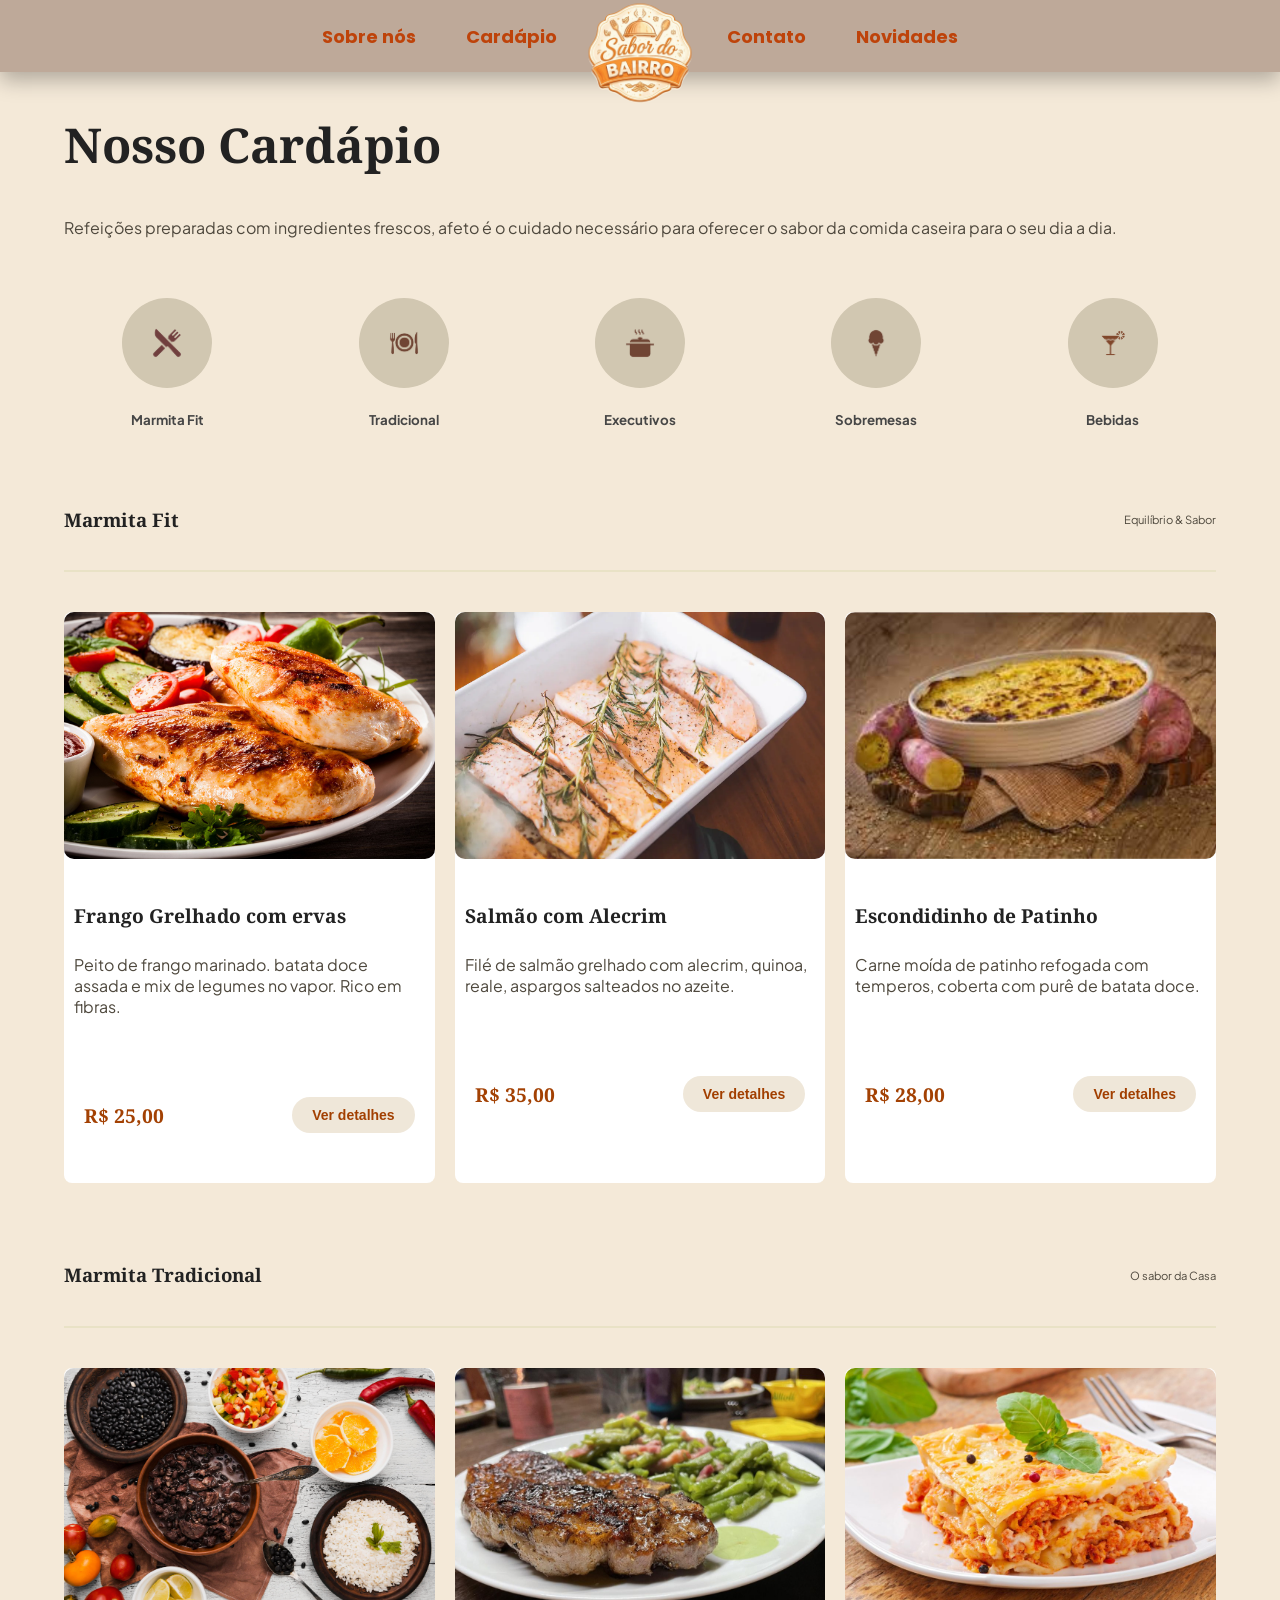
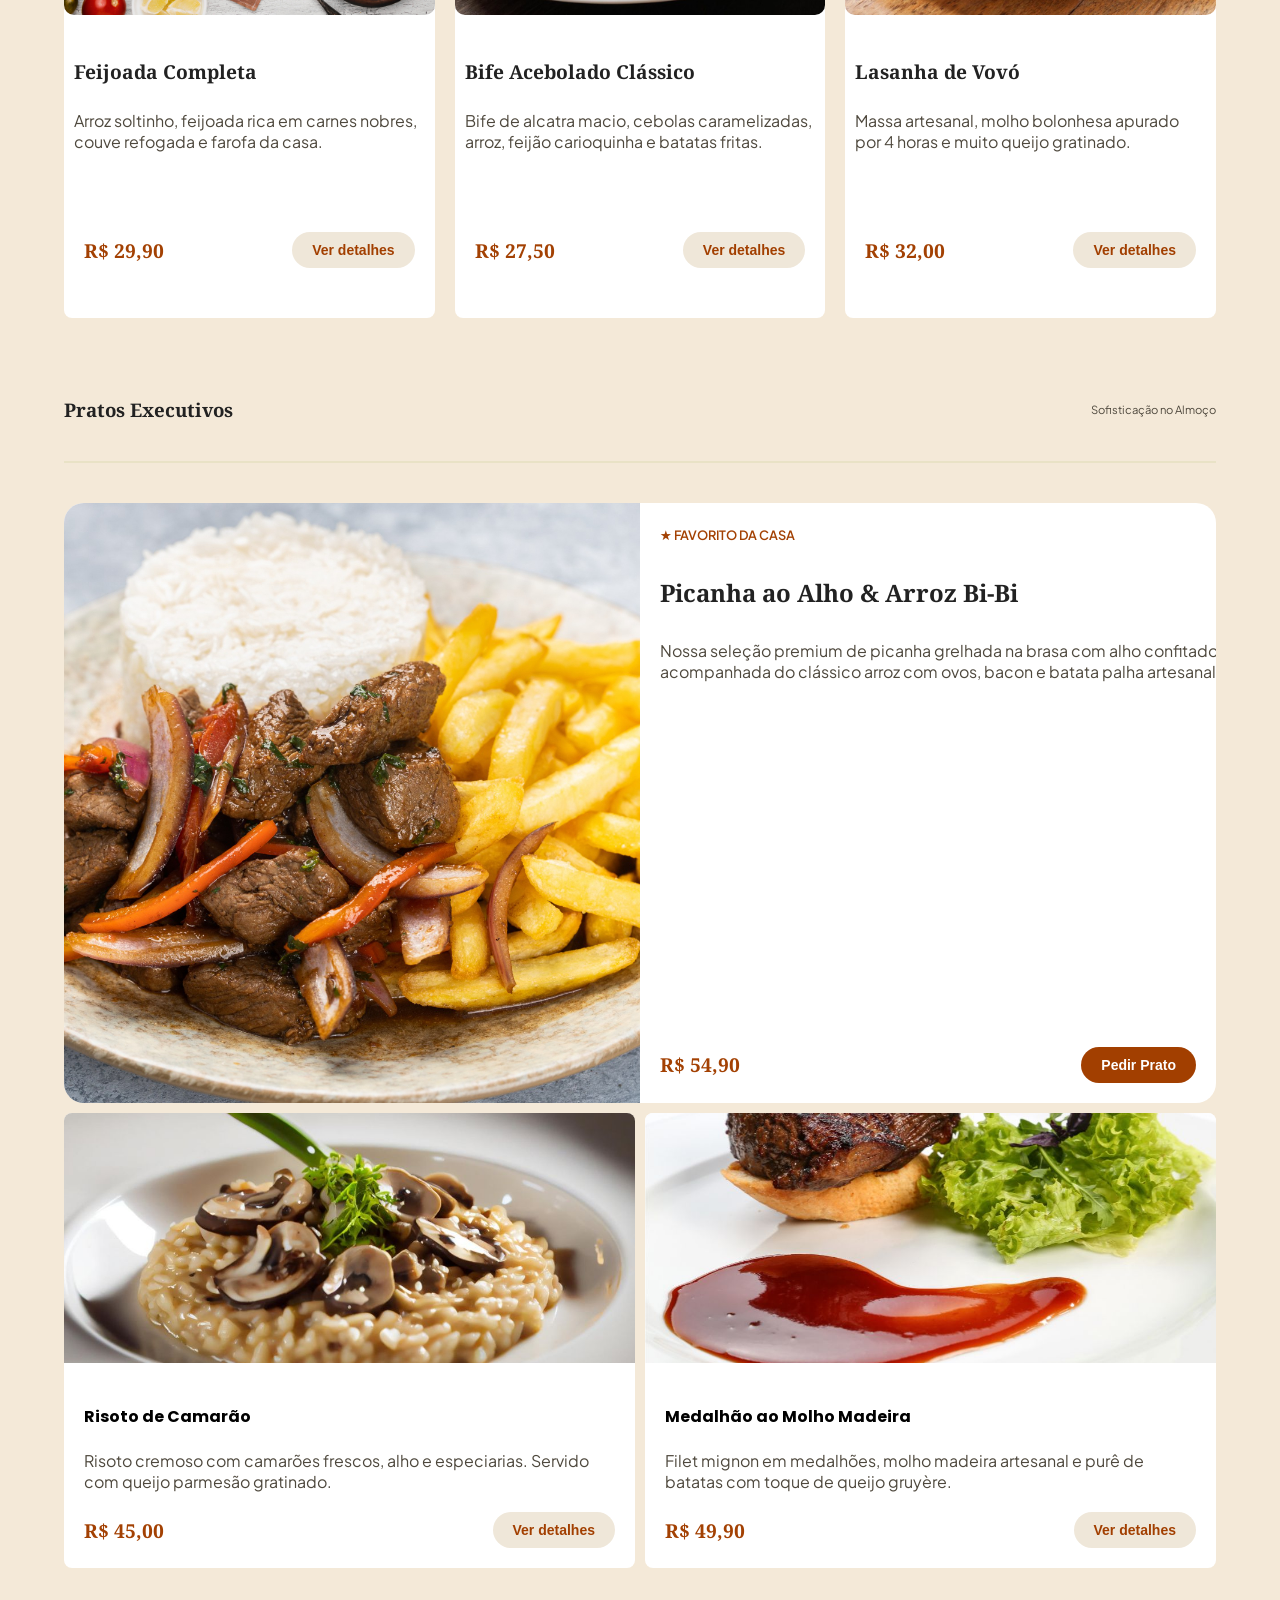
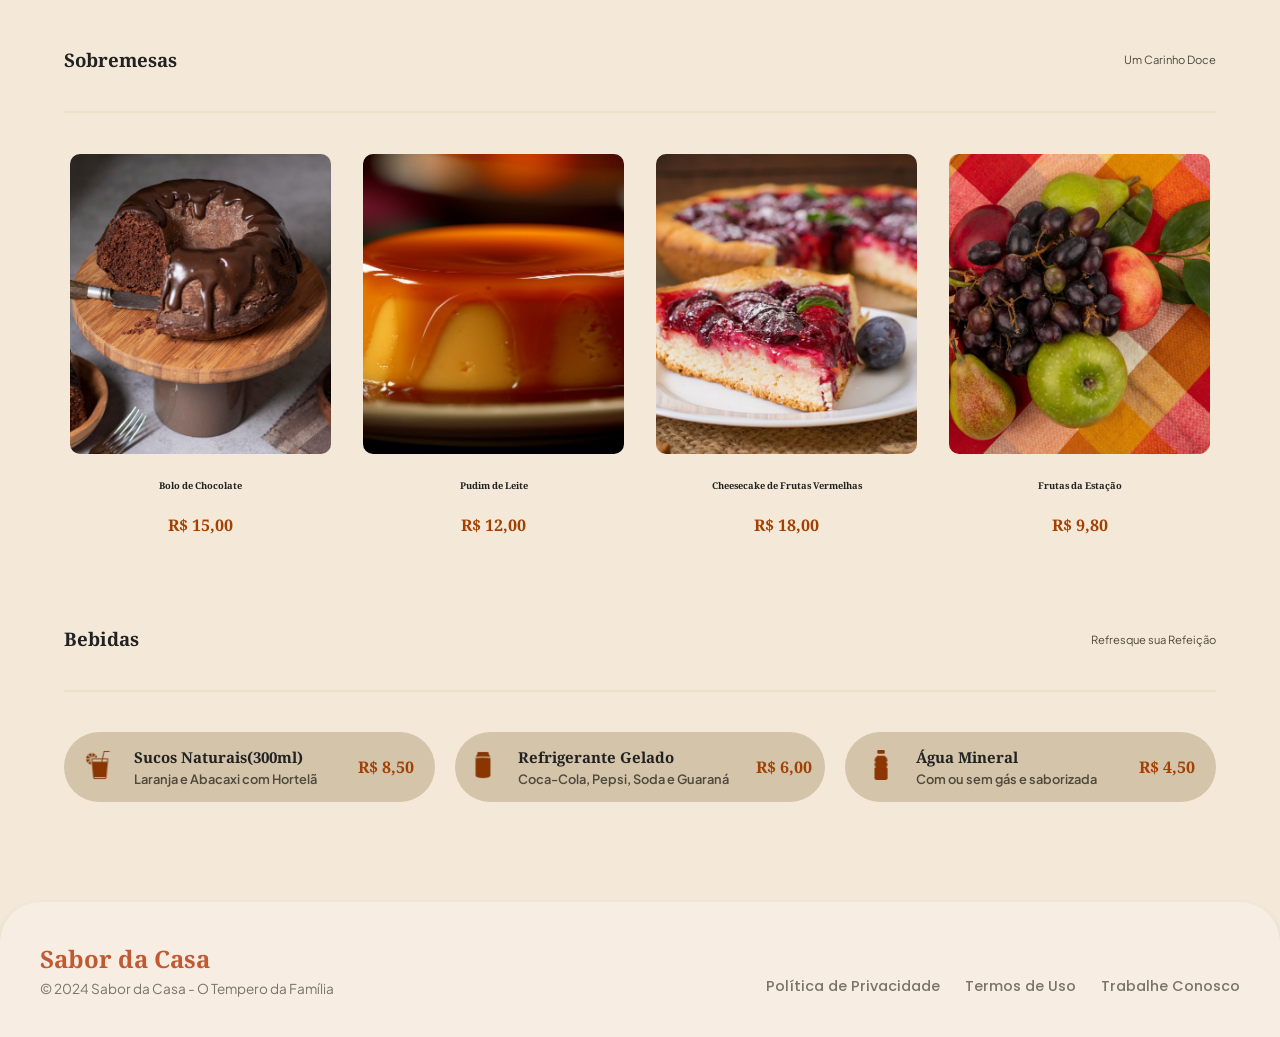
==== commit 00adba59: "correção de classes e ids" ====
--- a/cardapio.html
+++ b/cardapio.html
@@ -8,7 +8,8 @@
     <link rel="stylesheet" href="styles/style-cardapio.css">
     <script src="scripts/script-card.js" defer ></script>
     <link rel="shortcut icon" href="assets/images/logo.png" type="image/png">
-
+    <link rel="stylesheet" href="styles/menu.css">
+    <script src="scripts/menu.js" defer></script>
     <!-- links para as fonts -->
      <link rel="preconnect" href="https://fonts.googleapis.com">
 <link rel="preconnect" href="https://fonts.gstatic.com" crossorigin>
--- a/styles/style-cardapio.css
+++ b/styles/style-cardapio.css
@@ -484,7 +484,7 @@
     display: flex;
     justify-content: space-around;
    
-   
+    border: none;
     background-color: #d3c4aa;
     align-items: center;
     padding: 5px 0px;
@@ -578,7 +578,7 @@
 
 .footer-links {
     display: flex;
-    gap: 25px; /* Espaço entre os links */
+    gap: 25px; 
 }
 
 .footer-links a {
@@ -590,7 +590,7 @@
 }
 
 .footer-links a:hover {
-    color: #c05a32; /* Cor ao passar o mouse */
+    color: #c05a32; 
 }
 
 
@@ -650,7 +650,7 @@
     width: 100%;
     min-height: 500px;
     min-width: 400px;
-    height: auto;
+    height: 100%;
     border-radius: 10px;
     object-fit: cover;
     object-position: center;
@@ -703,11 +703,11 @@
     display: inline-block;
     justify-content: center;
     margin-top: 15px;
-    background-color: #f34317;
+    background-color: #f15e39;
     border: none;
     padding: 10px 20px;
     border-radius: 20px;
-    color: #dbcdc4;
+    color: #f7f2ef;
     font-size: 14px;
     font-weight: bold;
     cursor: pointer;
@@ -716,8 +716,8 @@
 }
 
 .btn-comprarModal:hover {
-    background-color: rgb(165, 7, 2);
-    color: #d37121;
+    background-color: rgb(197, 43, 38);
+    color: #ecded3;
     transform: scale(1.05);
     transition: transform 0.3s ease;
 }
@@ -727,6 +727,78 @@
     display: flex;
     justify-content:center;
 }
+
+
+
+/* =====================popup picanha================== */
+
+
+#lista-adicionais {
+    display: flex;
+    flex-direction: column;
+    gap: 10px; 
+    margin-top: 15px;
+}
+
+
+.item-adicional {
+    display: flex;
+    align-items: center;
+    background-color: #f9f9f9;
+    padding: 12px 15px;
+    border-radius: 8px;
+    border: 1px solid #eee;
+    transition: all 0.3s ease; 
+    cursor: pointer;
+}
+
+
+.item-adicional:hover {
+    background-color: #fff4e6; 
+    border-color: #e67e22;
+    transform: translateX(5px); 
+}
+
+
+.item-adicional input[type="checkbox"] {
+    width: 18px;
+    height: 18px;
+    margin-right: 15px;
+    cursor: pointer;
+    accent-color: #e67e22; 
+}
+
+
+.item-adicional label {
+    display: flex;
+    justify-content: space-between;
+    width: 100%;
+    cursor: pointer;
+    font-size: 0.95rem;
+    color: #333;
+    font-weight: 500;
+}
+
+
+#total-pedido {
+    margin-top: 20px;
+    padding: 15px;
+    color: white;
+    border-radius: 8px;
+    font-size: 1.2rem;
+    font-weight: bold;
+    text-align: right;
+}
+
+#picanha-foto {
+    width: 100%;
+    height: 100%;
+    border-radius: 10px;
+    object-fit: cover;
+    object-position: center;
+}
+
+
 
 
 @media (max-width: 768px) {
--- a/styles/menu.css
+++ b/styles/menu.css
@@ -0,0 +1,349 @@
+:root {
+    --corPrincipal: #be430a;
+    --corSecundaria: #c0948057;
+    --fundo: #F4E9D8;
+    --branco: #FFFFFF;
+    --textoPrincipal: #181818;
+    --textoSecundario: #494949;
+}
+body {
+    font-family: 'Poppins', Arial, Helvetica, sans-serif;
+    background-color: #F4E9D8;
+    margin: 0;
+    padding: 0;
+}
+/*navbar pc*/
+.navbar {
+    position: relative;
+    background: #8b6c5e81;
+    box-shadow: 0 8px 20px rgba(0, 0, 0, 0.281);
+    height: 72px;
+    display: flex;
+    align-items: center;
+    justify-content: center;
+    font-weight: bold;
+}
+.menu {
+    display: flex;
+    align-items: center;
+    justify-content: center;
+    gap: 10px;
+    list-style: none;
+    margin: 0;
+    padding: 0;
+    width: 100%;
+}
+.menu li a {
+    font-size: 18px;
+    color: var(--corPrincipal);
+    text-decoration: none;
+    padding: 0 20px;
+}
+.menu li:not(:has(.logo)) a:hover {
+    color: #913409;
+    border-bottom: 2px solid #913409;
+}
+.menu li:not(:has(.logo)) a.active {
+    font-weight: 500;
+    color: #913409;
+}
+.menu li:has(.logo) {
+    position: absolute;
+    top: -34px;
+    left: 50%;
+    transform: translateX(-50%);
+    z-index: 10;
+}
+.logo {
+    width: 120px;
+    height: 120px;
+    object-fit: contain;
+    display: block;
+}
+.logo-gap {
+    width: 110px;
+}
+/* menu celular */
+.menu-toggle {
+    display: none;
+    font-size: 28px;
+    color: var(--corPrincipal);
+    cursor: pointer;
+    font-weight: bold;
+    position: absolute;
+    left: 25px;
+    z-index: 50;
+}
+.logo-nav-mobile {
+    display: none;
+    position: absolute;
+    left: 50%;
+    transform: translateX(-50%);
+    z-index: 50;
+}
+.logo-nav-mobile img {
+    width: 55px;
+    height: 55px;
+    object-fit: contain;
+    display: block;
+}
+.menu-mobile {
+    position: fixed;
+    top: 0;
+    left: 0;
+    height: 100%;
+    width: 260px;
+    background-color: #ac9488;
+    z-index: 200;
+    list-style: none;
+    padding-top: 20px;
+    margin: 0;
+    border-radius: 0 15px 15px 0;
+    transform: translateX(-100%);
+    transition: transform 0.3s ease;
+}
+.menu-mobile.aberto {
+    transform: translateX(0);
+}
+.logo-menu-mobile {
+    display: flex;
+    justify-content: center;
+    margin-bottom: 10px;
+    padding: 10px 0 20px;
+    border-bottom: 1px solid rgba(190, 67, 10, 0.2);
+}
+.logo-menu-mobile img {
+    width: 90px;
+    height: 90px;
+    object-fit: contain;
+}
+.menu-mobile li a {
+    display: block;
+    padding: 12px 20px;
+    color: var(--corPrincipal);
+    font-weight: 600;
+    text-decoration: none;
+}
+.menu-mobile li a:hover {
+    color: #913409;
+    border-bottom: 2px solid #913409;
+}
+.overlay {
+    display: none;
+    position: fixed;
+    inset: 0;
+    background: rgba(0, 0, 0, 0.4);
+    z-index: 100;
+}
+.overlay.ativo {
+    display: block;
+}
+.footernavbar {
+    text-align: left;
+    color: var(--corPrincipal);
+    font-weight: 600;
+    position: fixed;
+    bottom: 65px;
+    left: 20px;
+    padding: 20px;
+}
+/* media query p celular */
+@media (max-width: 768px) {
+    .menu {
+        display: none;
+    }
+    .menu-toggle {
+        display: block;
+    }
+    .logo-nav-mobile {
+        display: block;
+    }
+}
+
+/* rodape */
+.rodape {
+    background: #8b6c5e81;
+    box-shadow: 0 -4px 16px rgba(0, 0, 0, 0.10);
+    font-family: 'Poppins', Arial, sans-serif;
+    padding: 28px 60px 16px;
+    box-sizing: border-box;
+}
+
+.gradeRodape {
+    display: grid;
+    grid-template-columns: 1.2fr 0.8fr 1.2fr;
+    gap: 48px;
+    width: 100%;
+    margin-bottom: 20px;
+    align-items: start;
+}
+
+.logoRodape img {
+    width: 80px;
+    height: 80px;
+    object-fit: contain;
+    display: block;
+    margin-bottom: 8px;
+}
+
+.sloganRodape {
+    font-size: 13px;
+    color: #4a2a10;
+    line-height: 1.5;
+    margin: 0;
+    max-width: 200px;
+}
+
+.tituloColuna {
+    font-size: 14px;
+    font-weight: 700;
+    color: var(--corPrincipal);
+    margin: 0 0 10px;
+}
+
+.colunaRodape ul {
+    list-style: none;
+    margin: 0;
+    padding: 0;
+    display: flex;
+    flex-direction: column;
+    gap: 6px;
+}
+
+.colunaRodape ul li a {
+    font-size: 13px;
+    color: #4a2a10;
+    text-decoration: none;
+    transition: color 0.2s;
+}
+
+.colunaRodape ul li a:hover {
+    color: var(--corPrincipal);
+}
+
+.contatoRodape p {
+    font-size: 13px;
+    color: #4a2a10;
+    margin: 0 0 6px;
+    line-height: 1.4;
+}
+
+.divisorRodape {
+    border: none;
+    border-top: 1px solid rgba(190, 67, 10, 0.2);
+    width: 100%;
+    margin: 0 0 14px;
+}
+
+.fundoRodape {
+    display: flex;
+    align-items: center;
+    justify-content: space-between;
+    flex-wrap: wrap;
+    gap: 8px;
+}
+
+.direitosRodape {
+    font-size: 12px;
+    color: #4a2a10;
+    margin: 0;
+}
+
+.redesRodape {
+    display: flex;
+    gap: 10px;
+}
+
+.linkRede {
+    width: 45px;
+    height: 45px;
+    border-radius: 50%;
+    background: rgba(190, 67, 10, 0.15);
+    display: flex;
+    align-items: center;
+    justify-content: center;
+    text-decoration: none;
+    transition: background 0.2s;
+}
+
+.linkRede img {
+    width: 35px;
+    height:35px;
+    object-fit: contain;
+}
+
+.linkRede:hover {
+    background: rgba(190, 67, 10, 0.30);
+}
+
+/* celular grande */
+@media (max-width: 768px) {
+    .rodape {
+        padding: 16px 20px 12px;
+    }
+
+    .gradeRodape {
+        grid-template-columns: 1fr;
+        gap: 10px;
+        margin-bottom: 12px;
+    }
+
+    .logoRodape {
+        display: flex;
+        align-items: center;
+        gap: 12px;
+    }
+
+    .logoRodape img {
+        width: 60px;
+        height: 60px;
+    }
+
+    .sloganRodape {
+        max-width: 100%;
+        font-size: 12px;
+    }
+
+    .colunaRodape:has(ul) {
+        display: none;
+    }
+
+    .contatoRodape p {
+        font-size: 12px;
+        margin-bottom: 4px;
+    }
+
+    .divisorRodape {
+        margin: 10px 0;
+    }
+
+    .fundoRodape {
+        flex-direction: column;
+        align-items: center;
+        text-align: center;
+        gap: 8px;
+    }
+
+    .direitosRodape {
+        text-align: center;
+        font-size: 11px;
+    }
+
+    .linkRede {
+        width: 40px;
+        height: 40px;
+    }
+
+    .linkRede img {
+        width: 30px;
+        height: 30px;
+    }
+}
+
+/* celular pequeno */
+@media (max-width: 480px) {
+    .logoRodape {
+        flex-direction: row;
+        align-items: center;
+    }
+}
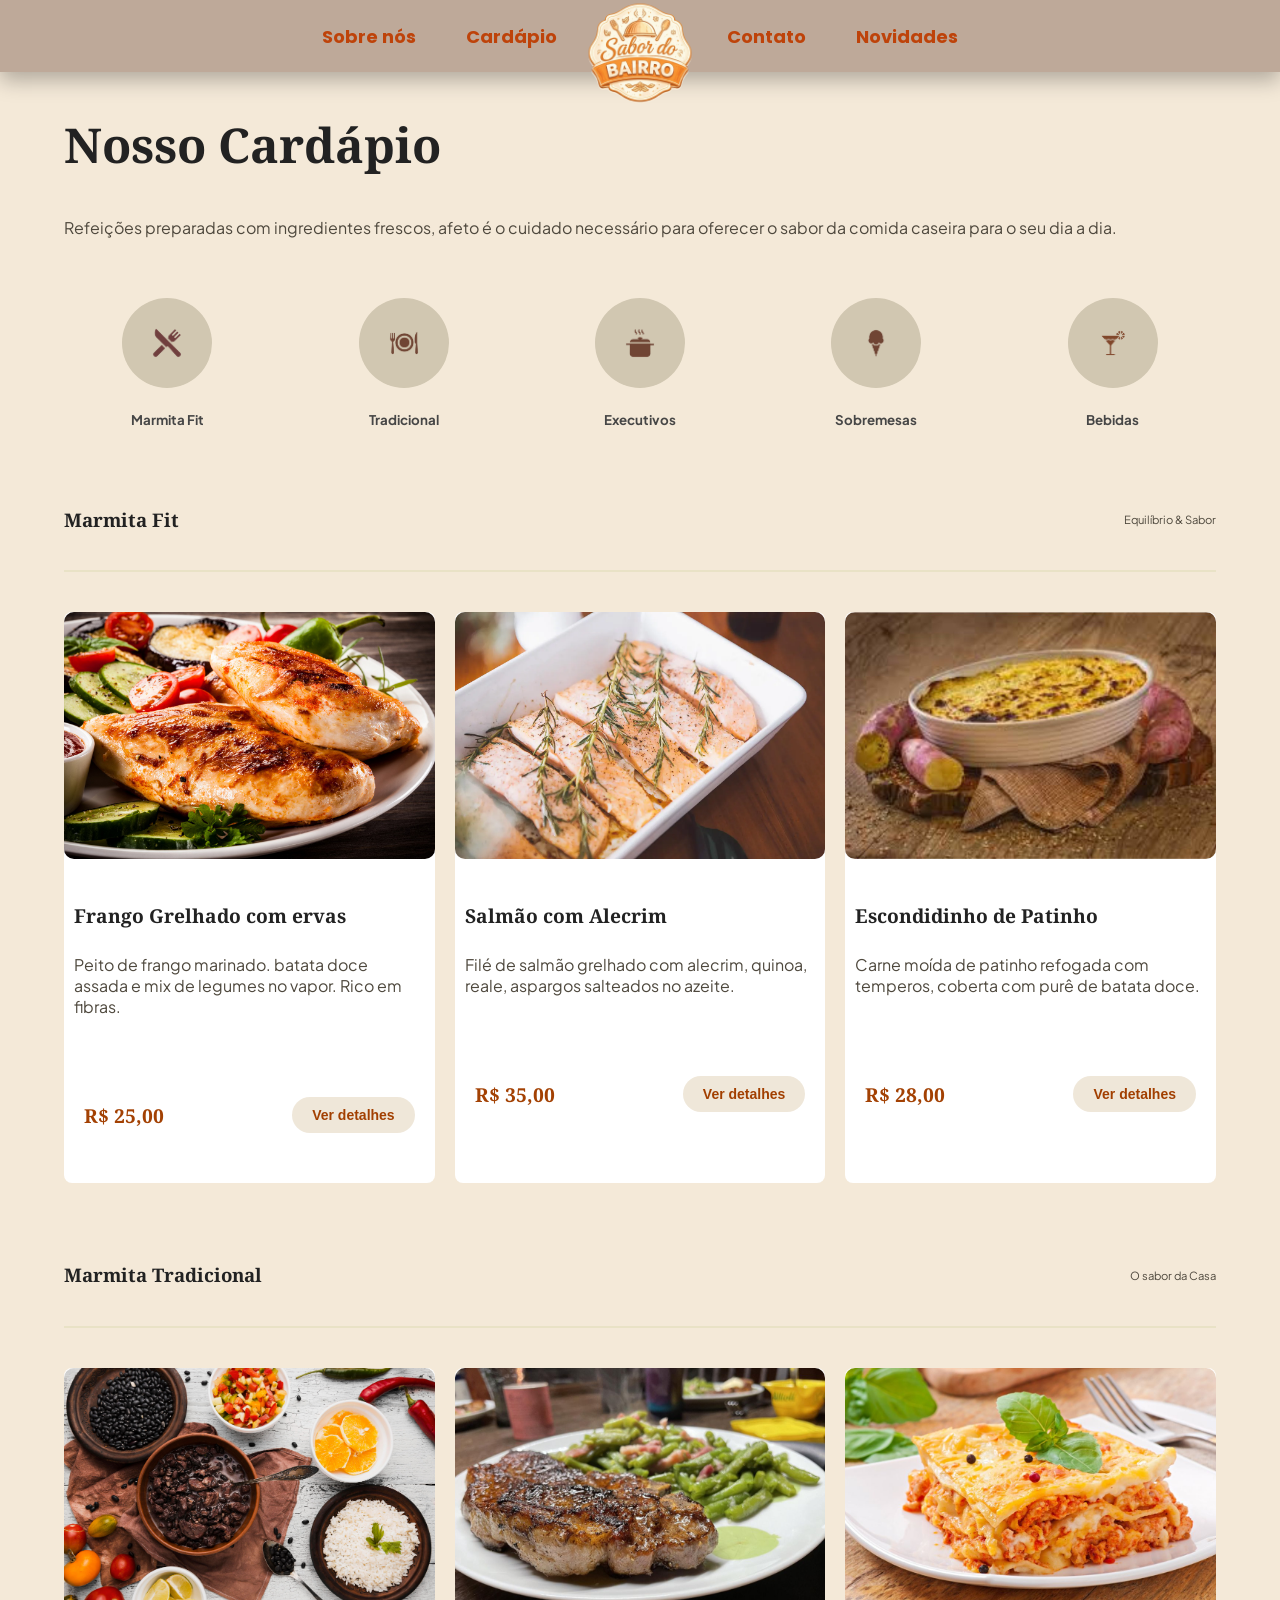
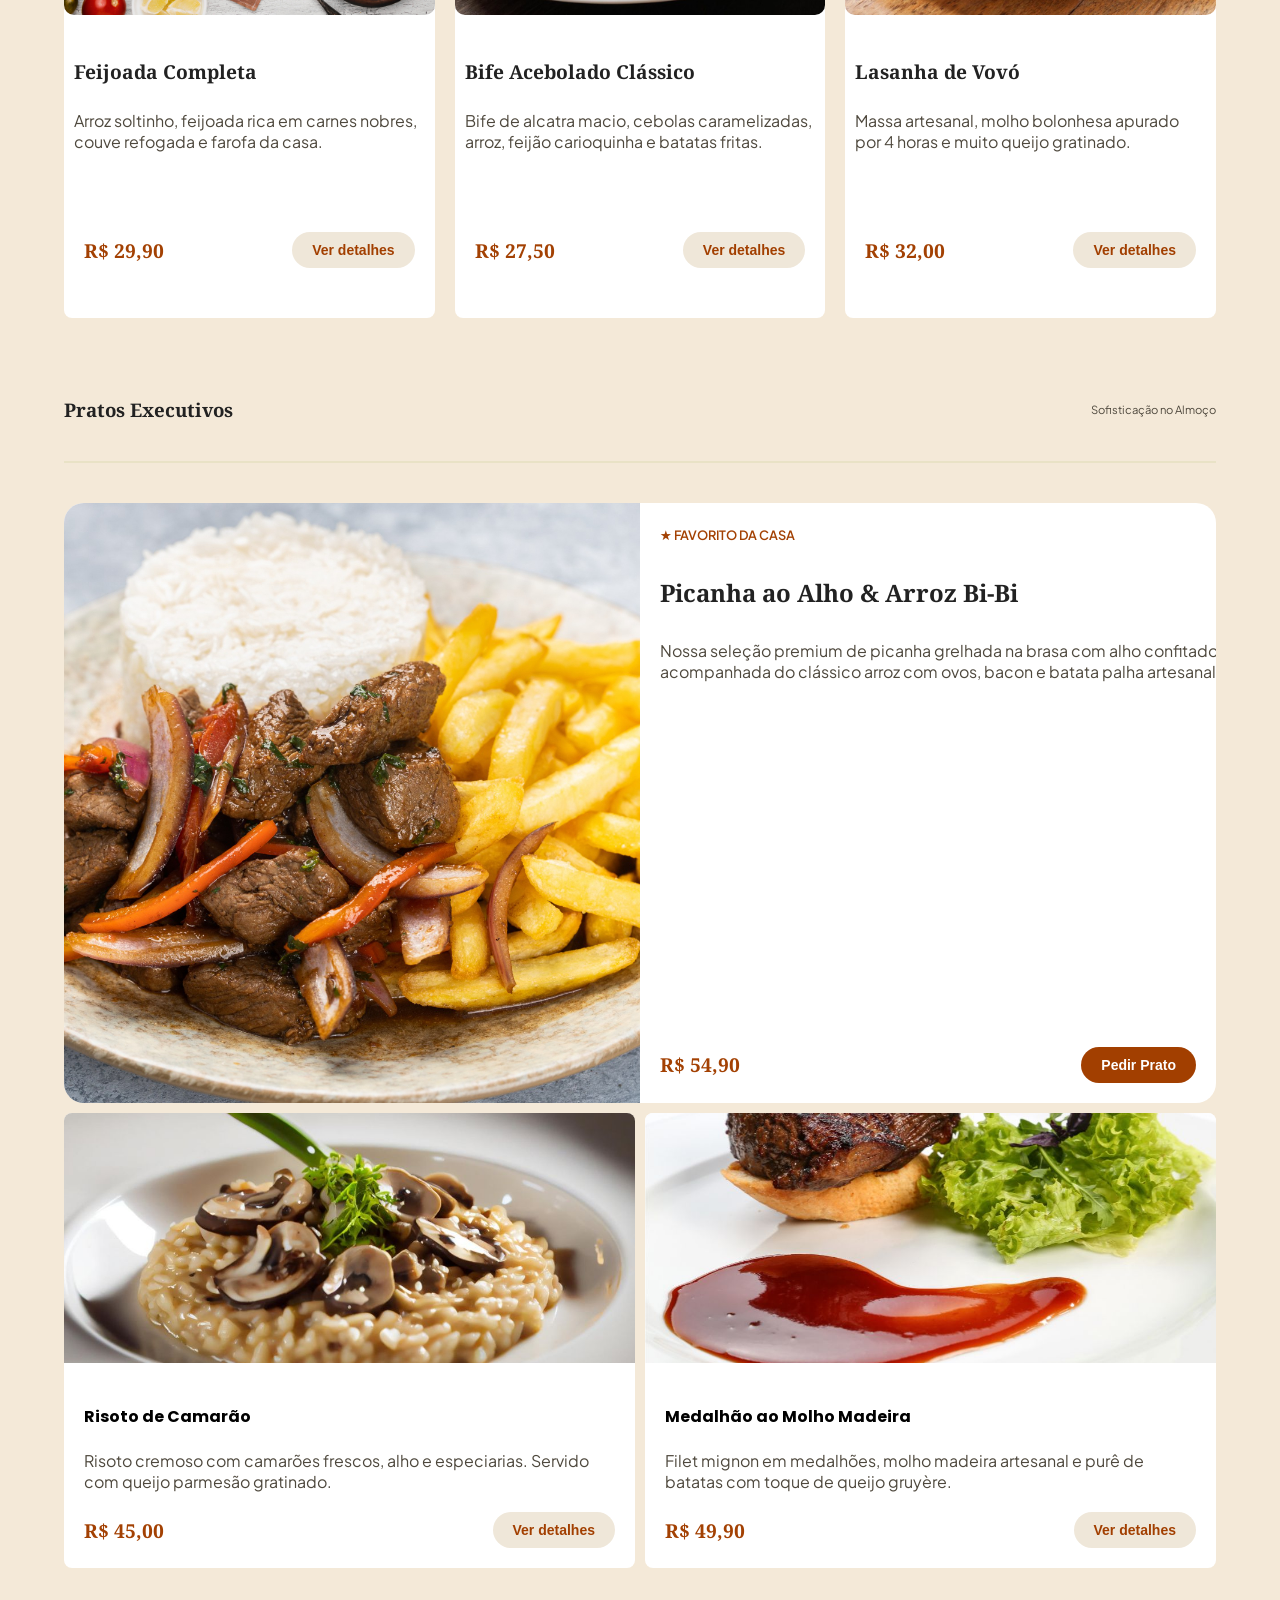
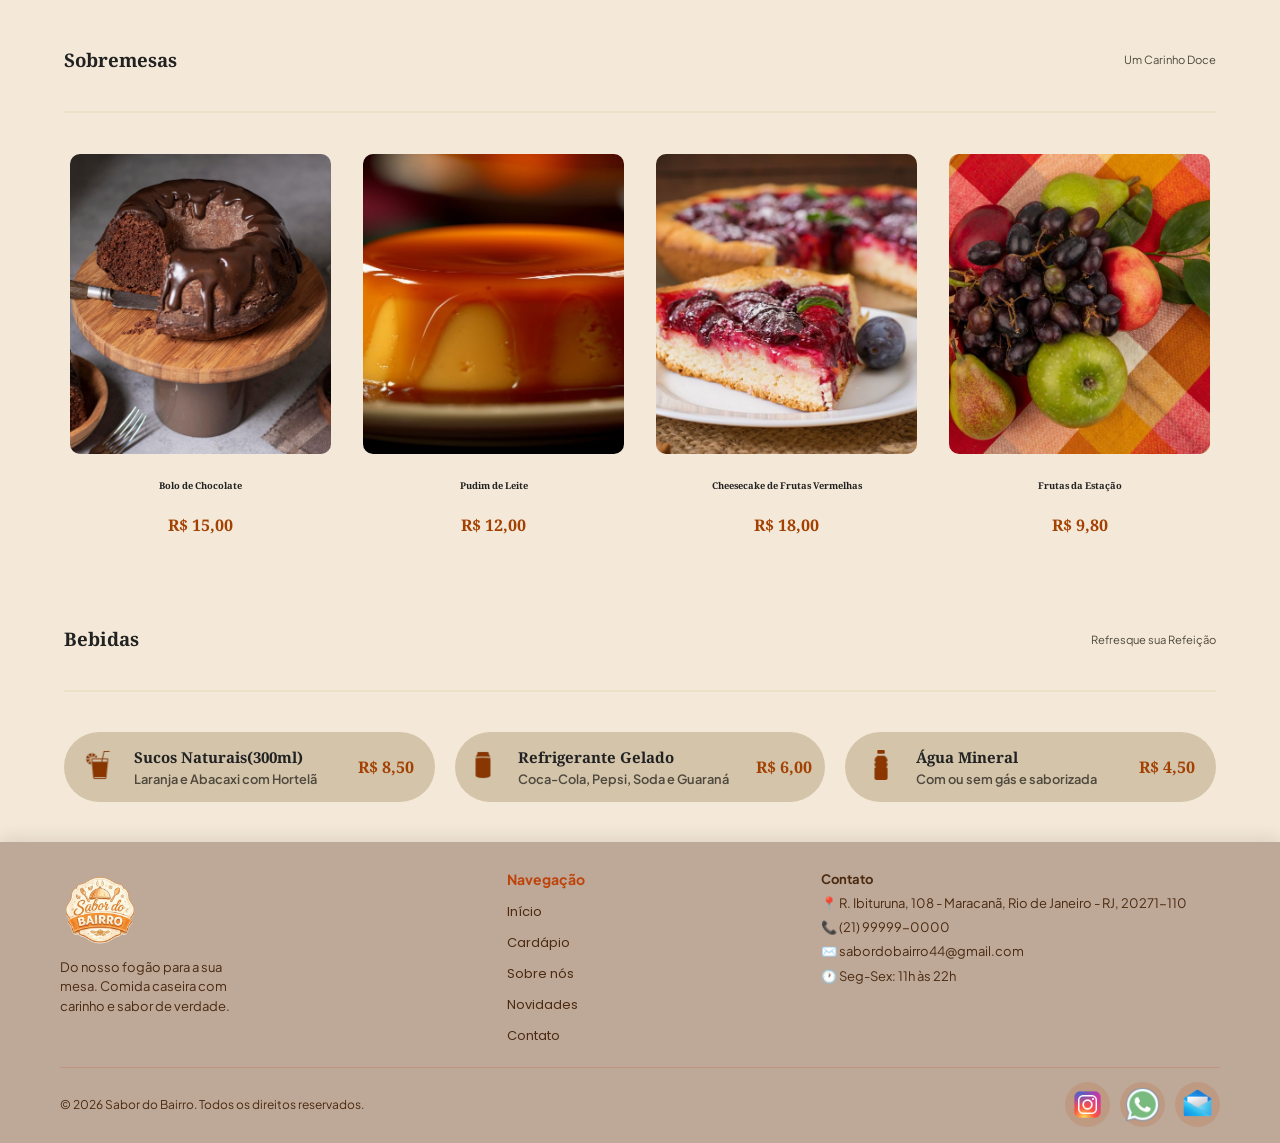
==== commit 9b6f5fef: "correcao do footer no cardápio" ====
--- a/cardapio.html
+++ b/cardapio.html
@@ -6,28 +6,35 @@
     <meta name="viewport" content="width=device-width, initial-scale=1.0">
     <title>Cardápio | Sabor do Bairro</title>
     <link rel="stylesheet" href="styles/style-cardapio.css">
-    <script src="scripts/script-card.js" defer ></script>
+    <script src="scripts/script-card.js" defer></script>
     <link rel="shortcut icon" href="assets/images/logo.png" type="image/png">
     <link rel="stylesheet" href="styles/menu.css">
     <script src="scripts/menu.js" defer></script>
     <!-- links para as fonts -->
-     <link rel="preconnect" href="https://fonts.googleapis.com">
-<link rel="preconnect" href="https://fonts.gstatic.com" crossorigin>
-<link href="https://fonts.googleapis.com/css2?family=Noto+Serif:ital,wght@0,100..900;1,100..900&display=swap" rel="stylesheet">
-
     <link rel="preconnect" href="https://fonts.googleapis.com">
-<link rel="preconnect" href="https://fonts.gstatic.com" crossorigin>
-<link href="https://fonts.googleapis.com/css2?family=Noto+Serif:ital,wght@0,100..900;1,100..900&family=Plus+Jakarta+Sans:ital,wght@0,200..800;1,200..800&display=swap" rel="stylesheet">
-
-<link rel="preconnect" href="https://fonts.googleapis.com">
     <link rel="preconnect" href="https://fonts.gstatic.com" crossorigin>
-    <link href="https://fonts.googleapis.com/css2?family=Koh+Santepheap:wght@100;300;400;700;900&display=swap" rel="stylesheet">
-    <link href="https://fonts.googleapis.com/css2?family=Poppins:ital,wght@0,100;0,200;0,300;0,400;0,500;0,600;0,700;0,800;0,900;1,100;1,200;1,300;1,400;1,500;1,600;1,700;1,800;1,900&display=swap" rel="stylesheet">
+    <link href="https://fonts.googleapis.com/css2?family=Noto+Serif:ital,wght@0,100..900;1,100..900&display=swap"
+        rel="stylesheet">
+
+    <link rel="preconnect" href="https://fonts.googleapis.com">
+    <link rel="preconnect" href="https://fonts.gstatic.com" crossorigin>
+    <link
+        href="https://fonts.googleapis.com/css2?family=Noto+Serif:ital,wght@0,100..900;1,100..900&family=Plus+Jakarta+Sans:ital,wght@0,200..800;1,200..800&display=swap"
+        rel="stylesheet">
+
+    <link rel="preconnect" href="https://fonts.googleapis.com">
+    <link rel="preconnect" href="https://fonts.gstatic.com" crossorigin>
+    <link href="https://fonts.googleapis.com/css2?family=Koh+Santepheap:wght@100;300;400;700;900&display=swap"
+        rel="stylesheet">
+    <link
+        href="https://fonts.googleapis.com/css2?family=Poppins:ital,wght@0,100;0,200;0,300;0,400;0,500;0,600;0,700;0,800;0,900;1,100;1,200;1,300;1,400;1,500;1,600;1,700;1,800;1,900&display=swap"
+        rel="stylesheet">
 </head>
+
 <body>
-    
-
-     <header>
+
+
+    <header>
         <nav class="navbar">
             <div class="menu-toggle" id="menuToggle" onclick="toggleMenu()">☰</div>
 
@@ -64,307 +71,313 @@
     </header>
 
 
-<main class="conteiner">
-    <!-- ========================seção do opções========================== -->
-<section class="sections">
-        <div class="titulo">
-        <h1>Nosso Cardápio</h1>
-        <p>Refeições preparadas com ingredientes frescos, afeto é o cuidado necessário para oferecer o sabor da comida caseira para o seu dia a dia.</p>
-            </div>
-     <div class="cardapio">  
-        <!-- botao de marmita -->
-    <figure>
-        <button onclick="" class="btn-icon" id="btn-marmita-fit">
-        <img src="assets/images/icons/marmita-fit-icon.png" alt="icone de marmita fit" class="img-icon">
-        <figcaption>Marmita Fit</figcaption>
-        </button>
-        
-    </figure>
-
-        <!-- botao de tradicional -->
-    <figure>
-        <button onclick="" class="btn-icon" id="btn-tradicional">
-        <img src="assets/images/icons/tradicional-icon.png" alt="icone de tradicional" class="img-icon">
-        <figcaption>Tradicional</figcaption>
-        </button>
-        
-    </figure>
-
-        <!-- botao de executivo -->
-    <figure>
-         <button onclick="" class="btn-icon" id="btn-executivo">
-        <img src="assets/images/icons/executivo-icon.png" alt="icone de executivos" class="img-icon">
-        <figcaption>Executivos</figcaption>
-        </button>
-        
-    </figure>
-
-        <!-- botao de sobremesa -->
-    <figure>
-         <button onclick="" class="btn-icon" id="btn-sobremesa">
-        <img src="assets/images/icons/sobremesa-icon.png" alt="icone de sobremesas" class="img-icon">
-        <figcaption>Sobremesas</figcaption>
-        </button>
-
-        
-    </figure>
-
-        <!-- botao de bebida -->
-    <figure>
-         <button onclick="" class="btn-icon" id="btn-bebida">
-        <img src="assets/images/icons/bebida-icon.png" alt="icone de bebidas" class="img-icon">
-         <figcaption>Bebidas</figcaption>
-         </button>
-        
-    </figure>
-    </div>
-</section>
-
-
-    <!-- ========================seção de catalogo========================== -->
-    <section class="sections" >
-        <div class="cabecalho-section">
-        <h3 class="titulo-section">Marmita Fit</h3>
-           <p>Equilíbrio & Sabor</p>
-        </div>
-
-
-        <div class="section-card">
-        <!-- CARD DO FRANGO GRELHADO -->
-        <article class="card-refeicao">
-             <div class="img-card">
-                <img src="assets/images/comidas/peito-frango-grelhado.jpg" alt="peito de frango grelhado" >
-            </div>
-            <div class="titulo-cards">
-                <h4>Frango Grelhado com ervas</h4>
-                <p>Peito de frango marinado. batata doce assada e mix de legumes no vapor. Rico em fibras.</p>
-            </div>
-            <div class="btn-prc">
-                <span class="preco">R$ 25,00</span>
-                <button class="btn-comprar"  data-modal="modal-fangro" id="openModal">Ver detalhes</button>
-            </div>
-        </article>
-
-        <!-- card salmao com alecrim -->
-        <article class="card-refeicao">
-            <div class="img-card">
-                <img src="assets/images/comidas/Salmao-Assado-com-Alecrim.JPG" alt="salmão com alecrim" >
-            </div>
-            <div class="titulo-cards">
-                <h4>Salmão com Alecrim</h4>
-                <p>Filé de salmão grelhado com alecrim, quinoa, reale, aspargos salteados no azeite.</p>
-            </div>
-            <div class="btn-prc">
-                <span class="preco">R$ 35,00</span>
-                <button class="btn-comprar" id="openModal" data-modal="modal-salmao">Ver detalhes</button>
-            </div>
-        </article>
-
-        <!-- CARD ESCONDIDNINHO DE PATINHO -->
-        <article class="card-refeicao">
-            <div class="img-card">
-                <img src="assets/images/comidas/escondidinho-de-patinho.jpg" alt="escondidinho de patinho"  >
-            </div>
-            <div class="titulo-cards">
-                <h4>Escondidinho de Patinho</h4>
-                <p>Carne moída de patinho refogada com temperos, coberta com purê de batata doce.</p>
-            </div>
-            <div class="btn-prc">
-                <span class="preco">R$ 28,00</span>
-                <button class="btn-comprar" id="openModal" data-modal="modal-patinho">Ver detalhes</button>
-            </div>
-            </div>
-    </section>
-
-
-    <!-- ========================segunda sessao de catalogo========================== -->
-    <section class="sections" >
-        <div class="cabecalho-section">
-        <h3 class="titulo-section">Marmita Tradicional</h3>
-           <p>O sabor da Casa</p>
-        </div>
-        <div class="section-card">
-        <!-- ====================CARD FEIJOADA COMPLETA============================ -->
-        <article class="card-refeicao">
-             <div class="img-card">
-                <img src="assets/images/comidas/feijoada.jpg" alt="feijoada completa" >
-            </div>
-            <div class="titulo-cards">
-                <h4>Feijoada Completa</h4>
-                <p>Arroz soltinho, feijoada rica em carnes nobres, couve refogada e farofa da casa.</p>
-            </div>
-            <div class="btn-prc">
-                <span class="preco">R$ 29,90</span>
-                <button class="btn-comprar" id="openModal" data-modal="modal-feijoada">Ver detalhes</button>
-            </div>
-        </article>
-
-        <!-- ====================card bife acebolado============================ -->
-        <article class="card-refeicao">
-            <div class="img-card">
-                <img src="assets/images/comidas/bife-acebolado.jpg" alt="bife acebolado clássico" >
-            </div>
-            <div class="titulo-cards">
-                <h4>Bife Acebolado Clássico</h4>
-                <p>Bife de alcatra macio, cebolas caramelizadas, arroz, feijão carioquinha e batatas fritas. </p>
-            </div>
-            <div class="btn-prc">
-                <span class="preco">R$ 27,50</span>
-                <button class="btn-comprar" id="openModal" data-modal="modal-bife">Ver detalhes</button>
-            </div>
-        </article>
-
-        <!-- ====================CARD LASANHA DE VOVÓ============================ -->
-        <article class="card-refeicao">
-            <div class="img-card">
-                <img src="assets/images/comidas/lasanha.jpg" alt="lasanha de vovó"  >
-            </div>
-            <div class="titulo-cards">
-                <h4>Lasanha de Vovó</h4>
-                <p>Massa artesanal, molho bolonhesa apurado por 4 horas e muito queijo gratinado.</p>
-            </div>
-            <div class="btn-prc">
-                <span class="preco">R$ 32,00</span>
-                <button class="btn-comprar" id="openModal" data-modal="modal-lasanha">Ver detalhes</button>
-            </div>
-            </div>
-    </section>
-
-<!-- ===============================SESSAO EXECUTIVO========================== -->
-    <section class="sections">
-        <div class="cabecalho-section">
-        <h3 class="titulo-section">Pratos Executivos</h3>
-           <p>Sofisticação no Almoço</p>
-        </div>
-
-        <!-- ========================CARD EXECUTIVO============================ -->
-        <article class="card-executivo"> 
-            <img src="assets/images/comidas/pt-executivo.jpg" alt="pratos executivos">
-
-            <header class="conteiner-executivo">
-            <div class="card-executivo-titulo">
-                <p> <span>&#9733; FAVORITO DA CASA</span> </p>
-                <h4>Picanha ao Alho & Arroz Bi-Bi</h4>
-                <p>Nossa seleção premium de picanha grelhada na brasa com alho confitado, acompanhada do clássico arroz com ovos, bacon e batata palha artesanal.</p>
-            </div>
-
-            <div class="btn-price">
-                <span class="preco">R$ 54,90</span>
-                <button class="btn-comprar" data-modal="modal-picanha" id="openModal">Pedir Prato</button>
-            </div>
-            </header>
-        </article>
-
-<!-- ====================SUBCARDS DO CARD ACIMA========================== -->
-    <div class="two-cards">
-            <article class="conteiner-refeicao">
-                <img src="assets/images/comidas/risoto.jpg" alt="risoto de camarão" >
-        
-            <div class="details-cards">
-                <h4>Risoto de Camarão</h4>
-                <p>Risoto cremoso com camarões frescos, alho e especiarias. Servido com queijo parmesão gratinado.</p>
-                    <div class="price-details">
-                         <span class="preco">R$ 45,00</span>
-                         <button class="btn-comprar" id="openModal" data-modal="modal-risoto"><span>Ver detalhes</span></button>
-                    </div>
-            </div>
-
-        </article>
-
-         <article class="conteiner-refeicao">
-                <img src="assets/images/comidas/molho-madeira.jpg" alt="medalhão ao molho madeira" >
-        
-            <div class="details-cards">
-                <h4>Medalhão ao Molho Madeira</h4>
-                <p>Filet mignon em medalhões, molho madeira artesanal e purê de batatas com toque de queijo gruyère.</p>
-                    <div class="price-details">
-                         <span class="preco">R$ 49,90</span>
-                         <button class="btn-comprar" id="openModal" data-modal="modal-molho">Ver detalhes</button>
-                    </div>
-            </div>
-        </article>
-    </div>
-    </section>
-
-<!-- ======================sessão sobremesas============================= -->
-    <section class="sections">
+    <main class="conteiner">
+        <!-- ========================seção do opções========================== -->
+        <section class="sections">
+            <div class="titulo">
+                <h1>Nosso Cardápio</h1>
+                <p>Refeições preparadas com ingredientes frescos, afeto é o cuidado necessário para oferecer o sabor da
+                    comida caseira para o seu dia a dia.</p>
+            </div>
+            <div class="cardapio">
+                <!-- botao de marmita -->
+                <figure>
+                    <button onclick="" class="btn-icon" id="btn-marmita-fit">
+                        <img src="assets/images/icons/marmita-fit-icon.png" alt="icone de marmita fit" class="img-icon">
+                        <figcaption>Marmita Fit</figcaption>
+                    </button>
+
+                </figure>
+
+                <!-- botao de tradicional -->
+                <figure>
+                    <button onclick="" class="btn-icon" id="btn-tradicional">
+                        <img src="assets/images/icons/tradicional-icon.png" alt="icone de tradicional" class="img-icon">
+                        <figcaption>Tradicional</figcaption>
+                    </button>
+
+                </figure>
+
+                <!-- botao de executivo -->
+                <figure>
+                    <button onclick="" class="btn-icon" id="btn-executivo">
+                        <img src="assets/images/icons/executivo-icon.png" alt="icone de executivos" class="img-icon">
+                        <figcaption>Executivos</figcaption>
+                    </button>
+
+                </figure>
+
+                <!-- botao de sobremesa -->
+                <figure>
+                    <button onclick="" class="btn-icon" id="btn-sobremesa">
+                        <img src="assets/images/icons/sobremesa-icon.png" alt="icone de sobremesas" class="img-icon">
+                        <figcaption>Sobremesas</figcaption>
+                    </button>
+
+
+                </figure>
+
+                <!-- botao de bebida -->
+                <figure>
+                    <button onclick="" class="btn-icon" id="btn-bebida">
+                        <img src="assets/images/icons/bebida-icon.png" alt="icone de bebidas" class="img-icon">
+                        <figcaption>Bebidas</figcaption>
+                    </button>
+
+                </figure>
+            </div>
+        </section>
+
+
+        <!-- ========================seção de catalogo========================== -->
+        <section class="sections">
             <div class="cabecalho-section">
-            <h3 class="titulo-section">Sobremesas</h3>
-            <p>Um Carinho Doce</p>
-            </div>
-    
+                <h3 class="titulo-section">Marmita Fit</h3>
+                <p>Equilíbrio & Sabor</p>
+            </div>
+
+
+            <div class="section-card">
+                <!-- CARD DO FRANGO GRELHADO -->
+                <article class="card-refeicao">
+                    <div class="img-card">
+                        <img src="assets/images/comidas/peito-frango-grelhado.jpg" alt="peito de frango grelhado">
+                    </div>
+                    <div class="titulo-cards">
+                        <h4>Frango Grelhado com ervas</h4>
+                        <p>Peito de frango marinado. batata doce assada e mix de legumes no vapor. Rico em fibras.</p>
+                    </div>
+                    <div class="btn-prc">
+                        <span class="preco">R$ 25,00</span>
+                        <button class="btn-comprar" data-modal="modal-fangro" id="openModal">Ver detalhes</button>
+                    </div>
+                </article>
+
+                <!-- card salmao com alecrim -->
+                <article class="card-refeicao">
+                    <div class="img-card">
+                        <img src="assets/images/comidas/Salmao-Assado-com-Alecrim.JPG" alt="salmão com alecrim">
+                    </div>
+                    <div class="titulo-cards">
+                        <h4>Salmão com Alecrim</h4>
+                        <p>Filé de salmão grelhado com alecrim, quinoa, reale, aspargos salteados no azeite.</p>
+                    </div>
+                    <div class="btn-prc">
+                        <span class="preco">R$ 35,00</span>
+                        <button class="btn-comprar" id="openModal" data-modal="modal-salmao">Ver detalhes</button>
+                    </div>
+                </article>
+
+                <!-- CARD ESCONDIDNINHO DE PATINHO -->
+                <article class="card-refeicao">
+                    <div class="img-card">
+                        <img src="assets/images/comidas/escondidinho-de-patinho.jpg" alt="escondidinho de patinho">
+                    </div>
+                    <div class="titulo-cards">
+                        <h4>Escondidinho de Patinho</h4>
+                        <p>Carne moída de patinho refogada com temperos, coberta com purê de batata doce.</p>
+                    </div>
+                    <div class="btn-prc">
+                        <span class="preco">R$ 28,00</span>
+                        <button class="btn-comprar" id="openModal" data-modal="modal-patinho">Ver detalhes</button>
+                    </div>
+            </div>
+        </section>
+
+
+        <!-- ========================segunda sessao de catalogo========================== -->
+        <section class="sections">
+            <div class="cabecalho-section">
+                <h3 class="titulo-section">Marmita Tradicional</h3>
+                <p>O sabor da Casa</p>
+            </div>
+            <div class="section-card">
+                <!-- ====================CARD FEIJOADA COMPLETA============================ -->
+                <article class="card-refeicao">
+                    <div class="img-card">
+                        <img src="assets/images/comidas/feijoada.jpg" alt="feijoada completa">
+                    </div>
+                    <div class="titulo-cards">
+                        <h4>Feijoada Completa</h4>
+                        <p>Arroz soltinho, feijoada rica em carnes nobres, couve refogada e farofa da casa.</p>
+                    </div>
+                    <div class="btn-prc">
+                        <span class="preco">R$ 29,90</span>
+                        <button class="btn-comprar" id="openModal" data-modal="modal-feijoada">Ver detalhes</button>
+                    </div>
+                </article>
+
+                <!-- ====================card bife acebolado============================ -->
+                <article class="card-refeicao">
+                    <div class="img-card">
+                        <img src="assets/images/comidas/bife-acebolado.jpg" alt="bife acebolado clássico">
+                    </div>
+                    <div class="titulo-cards">
+                        <h4>Bife Acebolado Clássico</h4>
+                        <p>Bife de alcatra macio, cebolas caramelizadas, arroz, feijão carioquinha e batatas fritas.
+                        </p>
+                    </div>
+                    <div class="btn-prc">
+                        <span class="preco">R$ 27,50</span>
+                        <button class="btn-comprar" id="openModal" data-modal="modal-bife">Ver detalhes</button>
+                    </div>
+                </article>
+
+                <!-- ====================CARD LASANHA DE VOVÓ============================ -->
+                <article class="card-refeicao">
+                    <div class="img-card">
+                        <img src="assets/images/comidas/lasanha.jpg" alt="lasanha de vovó">
+                    </div>
+                    <div class="titulo-cards">
+                        <h4>Lasanha de Vovó</h4>
+                        <p>Massa artesanal, molho bolonhesa apurado por 4 horas e muito queijo gratinado.</p>
+                    </div>
+                    <div class="btn-prc">
+                        <span class="preco">R$ 32,00</span>
+                        <button class="btn-comprar" id="openModal" data-modal="modal-lasanha">Ver detalhes</button>
+                    </div>
+            </div>
+        </section>
+
+        <!-- ===============================SESSAO EXECUTIVO========================== -->
+        <section class="sections">
+            <div class="cabecalho-section">
+                <h3 class="titulo-section">Pratos Executivos</h3>
+                <p>Sofisticação no Almoço</p>
+            </div>
+
+            <!-- ========================CARD EXECUTIVO============================ -->
+            <article class="card-executivo">
+                <img src="assets/images/comidas/pt-executivo.jpg" alt="pratos executivos">
+
+                <header class="conteiner-executivo">
+                    <div class="card-executivo-titulo">
+                        <p> <span>&#9733; FAVORITO DA CASA</span> </p>
+                        <h4>Picanha ao Alho & Arroz Bi-Bi</h4>
+                        <p>Nossa seleção premium de picanha grelhada na brasa com alho confitado, acompanhada do
+                            clássico arroz com ovos, bacon e batata palha artesanal.</p>
+                    </div>
+
+                    <div class="btn-price">
+                        <span class="preco">R$ 54,90</span>
+                        <button class="btn-comprar" data-modal="modal-picanha" id="openModal">Pedir Prato</button>
+                    </div>
+                </header>
+            </article>
+
+            <!-- ====================SUBCARDS DO CARD ACIMA========================== -->
+            <div class="two-cards">
+                <article class="conteiner-refeicao">
+                    <img src="assets/images/comidas/risoto.jpg" alt="risoto de camarão">
+
+                    <div class="details-cards">
+                        <h4>Risoto de Camarão</h4>
+                        <p>Risoto cremoso com camarões frescos, alho e especiarias. Servido com queijo parmesão
+                            gratinado.</p>
+                        <div class="price-details">
+                            <span class="preco">R$ 45,00</span>
+                            <button class="btn-comprar" id="openModal" data-modal="modal-risoto"><span>Ver
+                                    detalhes</span></button>
+                        </div>
+                    </div>
+
+                </article>
+
+                <article class="conteiner-refeicao">
+                    <img src="assets/images/comidas/molho-madeira.jpg" alt="medalhão ao molho madeira">
+
+                    <div class="details-cards">
+                        <h4>Medalhão ao Molho Madeira</h4>
+                        <p>Filet mignon em medalhões, molho madeira artesanal e purê de batatas com toque de queijo
+                            gruyère.</p>
+                        <div class="price-details">
+                            <span class="preco">R$ 49,90</span>
+                            <button class="btn-comprar" id="openModal" data-modal="modal-molho">Ver detalhes</button>
+                        </div>
+                    </div>
+                </article>
+            </div>
+        </section>
+
+        <!-- ======================sessão sobremesas============================= -->
+        <section class="sections">
+            <div class="cabecalho-section">
+                <h3 class="titulo-section">Sobremesas</h3>
+                <p>Um Carinho Doce</p>
+            </div>
+
             <div class="section-sobremesa">
-            <!-- ===================CARD DO BOLO DE CHOCOLATE=========================== -->
-           <button id="openModal" data-modal="modal-bolo" class="card-link" > 
-                <article class="card-sobremesa">
-                    <div class="img-card">
-                        <img src="assets/images/comidas/bolo-chocolate.jpg" alt="bolo de chocolate" >
-                    </div>
-                    <div class="titulo-cards-sobremesa">
-                        <h4>Bolo de Chocolate</h4>
-                        <span class="preco">R$ 15,00</span>
-                    </div>
-                </article>
-            </button>
-
-            <!-- =======================card pudim de leite======================== -->
-            <button id="openModal" data-modal="modal-pudim" class="card-link">
-                <article class="card-sobremesa">
-                    <div class="img-card">
-                        <img src="assets/images/comidas/pudim-leite.jpg" alt="pudim de leite" >
-                    </div>
-                    <div class="titulo-cards-sobremesa">
-                        <h4>Pudim de Leite</h4>
-                        <span class="preco">R$ 12,00</span>
-                    </div>
-                </article>
-            </button>    
-
-            <!--========================= card de frutas da estação ======================== -->
-            <button id="openModal" data-modal="modal-cheesecake" class="card-link">
-                <article class="card-sobremesa">
-                    <div class="img-card">
-                        <img src="assets/images/comidas/cheesecake-frutas.jpg" alt="cheesecake de frutas vermelhas"  >
-                    </div>
-                    <div class="titulo-cards-sobremesa">
-                        <h4>Cheesecake de Frutas Vermelhas</h4>
-                        <span class="preco">R$ 18,00</span>
-                    </div>
-                </article>
-            </button>
-           
-           
-            <!--========================= card de frutas da estação ======================== -->
-            <button id="openModal" data-modal="modal-frutas" class="card-link">
-                <article class="card-sobremesa">
-                    <div class="img-card">
-                        <img src="assets/images/comidas/frutas.jpg" alt="frutas da estação"  >
-                    </div>
-                    <div class="titulo-cards-sobremesa">
-                        <h4>Frutas da Estação</h4>
-                        <span class="preco">R$ 9,80</span>
-                    </div>
-                </article>
-            </button>
-    </section>
-
-
-    <!-- ===========================sessao bebidas================================ -->
-    <section class="sections">
+                <!-- ===================CARD DO BOLO DE CHOCOLATE=========================== -->
+                <button id="openModal" data-modal="modal-bolo" class="card-link">
+                    <article class="card-sobremesa">
+                        <div class="img-card">
+                            <img src="assets/images/comidas/bolo-chocolate.jpg" alt="bolo de chocolate">
+                        </div>
+                        <div class="titulo-cards-sobremesa">
+                            <h4>Bolo de Chocolate</h4>
+                            <span class="preco">R$ 15,00</span>
+                        </div>
+                    </article>
+                </button>
+
+                <!-- =======================card pudim de leite======================== -->
+                <button id="openModal" data-modal="modal-pudim" class="card-link">
+                    <article class="card-sobremesa">
+                        <div class="img-card">
+                            <img src="assets/images/comidas/pudim-leite.jpg" alt="pudim de leite">
+                        </div>
+                        <div class="titulo-cards-sobremesa">
+                            <h4>Pudim de Leite</h4>
+                            <span class="preco">R$ 12,00</span>
+                        </div>
+                    </article>
+                </button>
+
+                <!--========================= card de frutas da estação ======================== -->
+                <button id="openModal" data-modal="modal-cheesecake" class="card-link">
+                    <article class="card-sobremesa">
+                        <div class="img-card">
+                            <img src="assets/images/comidas/cheesecake-frutas.jpg" alt="cheesecake de frutas vermelhas">
+                        </div>
+                        <div class="titulo-cards-sobremesa">
+                            <h4>Cheesecake de Frutas Vermelhas</h4>
+                            <span class="preco">R$ 18,00</span>
+                        </div>
+                    </article>
+                </button>
+
+
+                <!--========================= card de frutas da estação ======================== -->
+                <button id="openModal" data-modal="modal-frutas" class="card-link">
+                    <article class="card-sobremesa">
+                        <div class="img-card">
+                            <img src="assets/images/comidas/frutas.jpg" alt="frutas da estação">
+                        </div>
+                        <div class="titulo-cards-sobremesa">
+                            <h4>Frutas da Estação</h4>
+                            <span class="preco">R$ 9,80</span>
+                        </div>
+                    </article>
+                </button>
+        </section>
+
+
+        <!-- ===========================sessao bebidas================================ -->
+        <section class="sections">
             <div class="cabecalho-section">
-            <h3 class="titulo-section">Bebidas</h3>
-            <p>Refresque sua Refeição</p>
+                <h3 class="titulo-section">Bebidas</h3>
+                <p>Refresque sua Refeição</p>
             </div>
 
             <div class="section-bebida">
 
                 <!-- ===========================card suco natural =============================-->
-                <button  class="card-bebida" data-modal="modal-suco">
-                      
+                <button class="card-bebida" data-modal="modal-suco">
+
                     <div class="info-bebida">
 
                         <div class="img-icon">
-                            <img src="assets/images/icons/juice-icon.png" alt="suco de laranja natural" >
+                            <img src="assets/images/icons/juice-icon.png" alt="suco de laranja natural">
                         </div>
 
                         <div class="titulo-bebidas">
@@ -374,8 +387,8 @@
 
                     </div>
 
-                        <span class="preco">R$ 8,50</span>
-                     
+                    <span class="preco">R$ 8,50</span>
+
                 </button>
 
 
@@ -385,582 +398,660 @@
                     <div class="info-bebida">
 
                         <div class="img-icon">
-                            <img src="assets/images/icons/can-icon.png" alt="refrigerante em lata" >
+                            <img src="assets/images/icons/can-icon.png" alt="refrigerante em lata">
                         </div>
 
                         <div class="titulo-bebidas">
                             <h4>Refrigerante Gelado</h4>
                             <p id="descricao">Coca-Cola, Pepsi, Soda e Guaraná</p>
                         </div>
-                    
-                    </div>
-
-                        <span class="preco">R$ 6,00</span>
-
-                    
+
+                    </div>
+
+                    <span class="preco">R$ 6,00</span>
+
+
 
                 </button>
 
 
                 <!-- =============================card suco detox============================ -->
                 <button id="openModal" data-modal="modal-agua" class="card-bebida">
-                    
+
                     <div class="info-bebida">
 
                         <div class="img-icon">
-                            <img src="assets/images/icons/bottle-icon.png" alt="Água Mineral"  >
+                            <img src="assets/images/icons/bottle-icon.png" alt="Água Mineral">
                         </div>
 
                         <div class="titulo-bebidas">
                             <h4>Água Mineral</h4>
                             <p id="descricao">Com ou sem gás e saborizada</p>
-                        </div> 
-
-                    </div> 
-                            <span class="preco">R$ 4,50</span>
-                        
-                    
+                        </div>
+
+                    </div>
+                    <span class="preco">R$ 4,50</span>
+
+
                 </button>
-                
+
                 </button>
             </div>
-    </section>
-</main>
-
-<footer class="footer-container">
-    <div class="footer-content">
-        <!-- Lado Esquerdo: Marca e Copyright -->
-        <div class="footer-brand">
-            <h2 class="brand-name">Sabor da Casa</h2>
-            <p class="copyright">© 2024 Sabor da Casa - O Tempero da Família</p>
-        </div>
-
-        <!-- Lado Direito: Links -->
-        <nav class="footer-links">
-            <a href="#">Política de Privacidade</a>
-            <a href="#">Termos de Uso</a>
-            <a href="#">Trabalhe Conosco</a>
-        </nav>
-    </div>
-</footer>
-
-
-<!-- =================================popup(modal) comidas================================= -->
-
-
-
-<!-- ====================================   POPUP FRANGO    ============================= -->
-<dialog class="modal" id="modal-fangro">
-                <div class="header-modal">
-                    <h2>Detalhes do Prato</h2>
-                    <button class="close-btn" onclick="closeModal()">X</button> 
-                </div>    
-    <div class="modal-content">     
-        <img src="assets/images/comidas/peito-frango-grelhado.jpg" alt="peito de frango grelhado" >  
-        
-        <div class="conteudo-modal">
-            <h3>Frango Grelhado com Ervas</h3>
-
-           <dl> 
-             <dt>O equilíbrio perfeito entre saúde e sabor. Nosso peito de frango é marinado por 12 horas em uma mistura exclusiva de ervas finas, alho assado e suco de limão taiti, garantindo uma carne macia, suculenta e grelhada no ponto ideal. Perfeito para quem busca uma refeição leve, mas sem abrir mão do sabor artesanal.</dt>
-                <dd><Strong>Ingredientes:</Strong>Peito de frango premium, azeite de oliva extra virgem, alho, limão taiti, páprica defumada, lemon pepper, sal marinho e ervas finas (tomilho e alecrim).</dd>
-                <dd><strong>Peso da porção:</strong> 200g</dd>
-                <dd><strong>Alérgicos:</strong> Contém alho. NÃO CONTÉM GLÚTEN.</dd>
-           </dl>
-
-           <dl>
-             <dt> Informação Nutricional (Porção de 100g)</dt>
-                <dd><strong>Valor Energético:</strong> 156 kcal </dd>
-                <dd><strong>Proteínas:</strong> 28 g (Alta concentração para reconstrução muscular)</dd>
-                <dd><strong>Gorduras Totais:</strong> 3,1 g (Baixo teor de gordura)</dd>
-                <dd><strong>Carboidratos:</strong> 0 g (Ideal para dietas Low Carb)</dd>
-                <dd><strong>Sódio:</strong> 104 mg</dd>
-           </dl>
-        </div>   
-    </div>
-</dialog>
-
-  <!-- =======================  POPUP SALMÃO    ============================= -->
-<dialog class="modal" id="modal-salmao">
-    <div class="header-modal">
-        <h2>Detalhes do Prato</h2>
-        <button class="close-btn" onclick="closeModal()">X</button>
-    </div>
-    <div class="modal-content">
-        <img src="assets/images/comidas/Salmao-Assado-com-Alecrim.JPG" alt="Filé de salmão grelhado com alecrim">
-        <div class="conteudo-modal">
+        </section>
+    </main>
+
+    <footer class="rodape">
+        <div class="gradeRodape">
+
+            <div class="logoRodape">
+                <img src="assets/images/logo.png" alt="Logo Sabor do Bairro">
+                <p class="sloganRodape">Do nosso fogão para a sua mesa. Comida caseira com carinho e sabor de verdade.
+                </p>
+            </div>
+
+            <div class="colunaRodape">
+                <p class="tituloColuna">Navegação</p>
+                <ul>
+                    <li><a href="index.html">Início</a></li>
+                    <li><a href="cardapio.html">Cardápio</a></li>
+                    <li><a href="sobrenos.html">Sobre nós</a></li>
+                    <li><a href="novidades.html">Novidades</a></li>
+                    <li><a href="contato.html">Contato</a></li>
+                </ul>
+            </div>
+
+            <div class="colunaRodape contatoRodape">
+                <p class="tituloColuna">Contato</p>
+                <p>📍 R. Ibituruna, 108 - Maracanã, Rio de Janeiro - RJ, 20271-110</p>
+                <p>📞 (21) 99999-0000</p>
+                <p>✉️ sabordobairro44@gmail.com</p>
+                <p>🕐 Seg-Sex: 11h às 22h</p>
+            </div>
+
+        </div>
+
+        <hr class="divisorRodape">
+
+        <div class="fundoRodape">
+            <p class="direitosRodape">&copy; 2026 Sabor do Bairro. Todos os direitos reservados.</p>
+            <div class="redesRodape">
+                <a href="contato.html" class="linkRede" title="Instagram"><img
+                        src="assets/images/icons/icons-instagram.png" alt="Instagram"></a>
+                <a href="contato.html" class="linkRede" title="WhatsApp"><img
+                        src="assets/images/icons/icons-whatsapp.png" alt="WhatsApp"></a>
+                <a href="contato.html" class="linkRede" title="Email"><img src="assets/images/icons/icons-mail.png"
+                        alt="Email"></a>
+            </div>
+        </div>
+    </footer>
+
+    <!-- =================================popup(modal) comidas================================= -->
+
+
+
+    <!-- ====================================   POPUP FRANGO    ============================= -->
+    <dialog class="modal" id="modal-fangro">
+        <div class="header-modal">
+            <h2>Detalhes do Prato</h2>
+            <button class="close-btn" onclick="closeModal()">X</button>
+        </div>
+        <div class="modal-content">
+            <img src="assets/images/comidas/peito-frango-grelhado.jpg" alt="peito de frango grelhado">
+
+            <div class="conteudo-modal">
+                <h3>Frango Grelhado com Ervas</h3>
+
+                <dl>
+                    <dt>O equilíbrio perfeito entre saúde e sabor. Nosso peito de frango é marinado por 12 horas em uma
+                        mistura exclusiva de ervas finas, alho assado e suco de limão taiti, garantindo uma carne macia,
+                        suculenta e grelhada no ponto ideal. Perfeito para quem busca uma refeição leve, mas sem abrir
+                        mão do sabor artesanal.</dt>
+                    <dd><Strong>Ingredientes:</Strong>Peito de frango premium, azeite de oliva extra virgem, alho, limão
+                        taiti, páprica defumada, lemon pepper, sal marinho e ervas finas (tomilho e alecrim).</dd>
+                    <dd><strong>Peso da porção:</strong> 200g</dd>
+                    <dd><strong>Alérgicos:</strong> Contém alho. NÃO CONTÉM GLÚTEN.</dd>
+                </dl>
+
+                <dl>
+                    <dt> Informação Nutricional (Porção de 100g)</dt>
+                    <dd><strong>Valor Energético:</strong> 156 kcal </dd>
+                    <dd><strong>Proteínas:</strong> 28 g (Alta concentração para reconstrução muscular)</dd>
+                    <dd><strong>Gorduras Totais:</strong> 3,1 g (Baixo teor de gordura)</dd>
+                    <dd><strong>Carboidratos:</strong> 0 g (Ideal para dietas Low Carb)</dd>
+                    <dd><strong>Sódio:</strong> 104 mg</dd>
+                </dl>
+            </div>
+        </div>
+    </dialog>
+
+    <!-- =======================  POPUP SALMÃO    ============================= -->
+    <dialog class="modal" id="modal-salmao">
+        <div class="header-modal">
+            <h2>Detalhes do Prato</h2>
+            <button class="close-btn" onclick="closeModal()">X</button>
+        </div>
+        <div class="modal-content">
+            <img src="assets/images/comidas/Salmao-Assado-com-Alecrim.JPG" alt="Filé de salmão grelhado com alecrim">
+            <div class="conteudo-modal">
                 <h3>Salmão Assado com Alecrim</h3>
 
-            <dl>
-                <dt>Uma combinação sofisticada e nutritiva. Nosso filé de salmão é grelhado com alecrim fresco, acompanhado de quinoa real e aspargos salteados no azeite, oferecendo uma textura única e um sabor refinado para uma refeição premium.</dt>
-                <dd><strong>Ingredientes:</strong> Filé de salmão fresco, quinoa real, aspargos frescos, azeite de oliva extra virgem, alecrim, limão siciliano, sal marinho e pimenta-do-reino.</dd>
-                <dd><strong>Peso da porção:</strong> 250g (Salmão + acompanhamentos)</dd>
-                <dd><strong>Alérgicos:</strong> CONTÉM PEIXE. NÃO CONTÉM GLÚTEN.</dd>
-            </dl>
-            <dl>
-                <dt>Informação Nutricional (Porção de 100g)</dt>
-                <dd><strong>Valor Energético:</strong> 185 kcal</dd>
-                <dd><strong>Proteínas:</strong> 18 g (Rico em Ômega 3)</dd>
-                <dd><strong>Gorduras Totais:</strong> 9,5 g (Gorduras boas/saudáveis)</dd>
-                <dd><strong>Carboidratos:</strong> 7,2 g (Baixo índice glicêmico)</dd>
-                <dd><strong>Sódio:</strong> 92 mg</dd>
-            </dl>
-        </div>
-    </div>
-    <div class="btn-comprarModal-content">
-     <button class="btn-comprarModal" onclick="simularCompra()">Pedir Salmaão Assado</button>
-     </div>
-</dialog>
-
- <!-- ====================================  POPUP ESCONDIDINHO  ============================= -->
-<dialog class="modal" id="modal-patinho">
-    <div class="header-modal">
-        <h2>Detalhes do Prato</h2>
-        <button class="close-btn" onclick="closeModal()">X</button>
-    </div>
-    <div class="modal-content">
-        <img src="assets/images/comidas/Escondidinho-de-Patinho.JPG" alt="Escondidinho de patinho com batata doce">
-        <div class="conteudo-modal">
+                <dl>
+                    <dt>Uma combinação sofisticada e nutritiva. Nosso filé de salmão é grelhado com alecrim fresco,
+                        acompanhado de quinoa real e aspargos salteados no azeite, oferecendo uma textura única e um
+                        sabor refinado para uma refeição premium.</dt>
+                    <dd><strong>Ingredientes:</strong> Filé de salmão fresco, quinoa real, aspargos frescos, azeite de
+                        oliva extra virgem, alecrim, limão siciliano, sal marinho e pimenta-do-reino.</dd>
+                    <dd><strong>Peso da porção:</strong> 250g (Salmão + acompanhamentos)</dd>
+                    <dd><strong>Alérgicos:</strong> CONTÉM PEIXE. NÃO CONTÉM GLÚTEN.</dd>
+                </dl>
+                <dl>
+                    <dt>Informação Nutricional (Porção de 100g)</dt>
+                    <dd><strong>Valor Energético:</strong> 185 kcal</dd>
+                    <dd><strong>Proteínas:</strong> 18 g (Rico em Ômega 3)</dd>
+                    <dd><strong>Gorduras Totais:</strong> 9,5 g (Gorduras boas/saudáveis)</dd>
+                    <dd><strong>Carboidratos:</strong> 7,2 g (Baixo índice glicêmico)</dd>
+                    <dd><strong>Sódio:</strong> 92 mg</dd>
+                </dl>
+            </div>
+        </div>
+        <div class="btn-comprarModal-content">
+            <button class="btn-comprarModal" onclick="simularCompra()">Pedir Salmaão Assado</button>
+        </div>
+    </dialog>
+
+    <!-- ====================================  POPUP ESCONDIDINHO  ============================= -->
+    <dialog class="modal" id="modal-patinho">
+        <div class="header-modal">
+            <h2>Detalhes do Prato</h2>
+            <button class="close-btn" onclick="closeModal()">X</button>
+        </div>
+        <div class="modal-content">
+            <img src="assets/images/comidas/Escondidinho-de-Patinho.JPG" alt="Escondidinho de patinho com batata doce">
+            <div class="conteudo-modal">
                 <h3>Escondidinho de Patinho</h3>
 
-            <dl>
-                <dt>O clássico conforto em uma versão fit e nutritiva. Carne moída de patinho extra limpa, refogada com temperos naturais e coberta com um purê cremoso de batata doce. Uma opção completa que une proteína de alto valor biológico e energia de liberação lenta.</dt>
-                <dd><strong>Ingredientes:</strong> Carne de patinho moída, batata doce cozida, cebola, alho, tomate, azeite de oliva extra virgem, sal marinho, salsinha, cebolinha e uma pitada de noz-moscada.</dd>
-                <dd><strong>Peso da porção:</strong> 350g</dd>
-                <dd><strong>Alérgicos:</strong> CONTÉM ALHO E CEBOLA. NÃO CONTÉM GLÚTEN.</dd>
-            </dl>
-            <dl>
-                <dt>Informação Nutricional (Porção de 100g)</dt>
-                <dd><strong>Valor Energético:</strong> 128 kcal</dd>
-                <dd><strong>Proteínas:</strong> 12 g (Carne magra para saciedade)</dd>
-                <dd><strong>Gorduras Totais:</strong> 2,8 g (Baixíssimo teor de gordura)</dd>
-                <dd><strong>Carboidratos:</strong> 14 g (Energia de baixo índice glicêmico)</dd>
-                <dd><strong>Fibras:</strong> 1,8 g</dd>
-                <dd><strong>Sódio:</strong> 85 mg</dd>
-            </dl>
-        </div>
-    </div>
-    <div class="btn-comprarModal-content">
-     <button class="btn-comprarModal" onclick="simularCompra()">Pedir Escondidinho de Patinho</button>
-     </div>
-</dialog>
-
-<!-- ================================POPUP FEIJOADA =======================================-->
-
-
-<dialog class="modal" id="modal-feijoada">
-    <div class="header-modal">
-        <h2>Detalhes do Prato</h2>
-        <button class="close-btn" onclick="closeModal()">X</button>
-    </div>
-    <div class="modal-content">
-        <img src="assets/images/comidas/feijoada.jpg" alt="Feijoada completa com acompanhamentos">
-        <div class="conteudo-modal">
-            <h3>Feijoada Completa</h3>
-             
-            <dl>
-                <dt>O sabor autêntico da tradição brasileira com um toque de sofisticação. Nossa feijoada é preparada com carnes nobres selecionadas, cozidas lentamente para garantir maciez e um caldo encorpado. Acompanha arroz branco soltinho, couve mineira refogada no alho e nossa exclusiva farofa artesanal da casa.</dt>
-                <dd><strong>Ingredientes:</strong> Feijão preto, carnes nobres (lombo, paio, charque e costelinha), arroz agulhinha, couve manteiga, farinha de mandioca temperada, bacon, alho, cebola, louro e especiarias naturais.</dd>
-                <dd><strong>Peso da porção:</strong> 450g (Prato completo)</dd>
-                <dd><strong>Alérgicos:</strong> CONTÉM DERIVADOS DE PORCO E GLÚTEN (na farofa). PODE CONTER TRAÇOS DE SOJA.</dd>
-            </dl>
-            <dl>
-                <dt>Informação Nutricional (Porção de 100g - Mix do prato)</dt>
-                <dd><strong>Valor Energético:</strong> 215 kcal</dd>
-                <dd><strong>Proteínas:</strong> 14 g (Fonte de ferro e aminoácidos)</dd>
-                <dd><strong>Gorduras Totais:</strong> 11,2 g (Energia e sabor)</dd>
-                <dd><strong>Carboidratos:</strong> 16,5 g (Fonte de energia complexa)</dd>
-                <dd><strong>Fibras:</strong> 4,2 g (Alto teor de fibras do feijão)</dd>
-                <dd><strong>Sódio:</strong> 310 mg</dd>
-            </dl>
-        </div>
-    </div>
-    <div class="btn-comprarModal-content">
-     <button class="btn-comprarModal" onclick="simularCompra()">Pedir Feijoada Completa</button>
-     </div>
-</dialog>
-
-<!-- ==============================POPUP BIFE ============================== -->
-
-<dialog class="modal" id="modal-bife">
-    <div class="header-modal">
-        <h2>Detalhes do Prato</h2>
-        <button class="close-btn" onclick="closeModal()">X</button>
-    </div>
-    <div class="modal-content">
-        <img src="assets/images/comidas/bife-acebolado.jpg" alt="Bife de alcatra acebolado com arroz, feijão e batatas fritas">
-        <div class="conteudo-modal">
-            <h3>Bife de Alcatra Acebolado</h3>
-
-            <dl>
-                <dt>O sabor inconfundível do dia a dia brasileiro. Nosso bife de alcatra é selecionado e grelhado no ponto certo, coberto com uma generosa camada de cebolas caramelizadas na própria suculência da carne. Acompanha o clássico arroz branco soltinho, feijão carioquinha temperado no capricho e batatas fritas crocantes.</dt>
-                <dd><strong>Ingredientes:</strong> Bife de alcatra premium, cebola branca, arroz agulhinha, feijão carioquinha, batata in natura, azeite de oliva, alho, louro, sal marinho e salsinha.</dd>
-                <dd><strong>Peso da porção:</strong> 400g (Prato completo)</dd>
-                <dd><strong>Alérgicos:</strong> CONTÉM ALHO E CEBOLA. NÃO CONTÉM GLÚTEN (verificar fritura das batatas).</dd>
-            </dl>
-            <dl>
-                <dt>Informação Nutricional (Porção de 100g - Mix do prato)</dt>
-                <dd><strong>Valor Energético:</strong> 198 kcal</dd>
-                <dd><strong>Proteínas:</strong> 15 g (Alta biodisponibilidade de ferro)</dd>
-                <dd><strong>Gorduras Totais:</strong> 7,4 g (Gorduras saturadas e insaturadas)</dd>
-                <dd><strong>Carboidratos:</strong> 18 g (Fonte de energia rápida e duradoura)</dd>
-                <dd><strong>Fibras:</strong> 2,1 g</dd>
-                <dd><strong>Sódio:</strong> 185 mg</dd>
-            </dl>
-        </div>
-    </div>
-    <div class="btn-comprarModal-content">
-     <button class="btn-comprarModal" onclick="simularCompra()">Pedir Bife Acebolado</button>
-     </div>
-</dialog>
-
-<!-- ===============================    POPUP LASANHA ============================== -->
-
-<dialog class="modal" id="modal-lasanha">
-    <div class="header-modal">
-        <h2>Detalhes do Prato</h2>
-        <button class="close-btn" onclick="closeModal()">X</button>
-    </div>
-    <div class="modal-content">
-        <img src="assets/images/comidas/lasanha.jpg" alt="Lasanha de vovó com molho bolonhesa e queijo gratinado">
-        <div class="conteudo-modal">
-            <h3>Lasanha de Vovó</h3>
-
-            <dl>
-                <dt>O sabor da lasanha da vovó, agora em uma versão que une tradição e qualidade. Massa artesanal feita com farinha de trigo especial, intercalada com um molho bolonhesa apurado por 4 horas, repleto de carne moída selecionada, tomates frescos e temperos naturais. Finalizada com uma generosa camada de queijo gratinado que derrete na boca.</dt>
-                <dd><strong>Ingredientes:</strong> Massa artesanal (farinha de trigo, ovos, azeite), molho bolonhesa (carne moída, tomate pelado, cebola, alho, cenoura, aipo, azeite, ervas finas), queijo muçarela e parmesão para gratinar.</dd>
-                <dd><strong>Peso da porção:</strong> 350g</dd>
-                <dd><strong>Alérgicos:</strong> CONTÉM GLÚTEN E DERIVADOS DE LEITE. PODE CONTER TRAÇOS DE SOJA.</dd>
-            </dl>
-            <dl>
-                <dt>Informação Nutricional (Porção de 100g)</dt>
-                <dd><strong>Valor Energético:</strong> 220 kcal</dd>
-                <dd><strong>Proteínas:</strong> 12 g (Carne e queijo)</dd>
-                <dd><strong>Gorduras Totais:</strong> 10 g (Gorduras saturadas do queijo)</dd>
-                <dd><strong>Carboidratos:</strong> 18 g (Massa artesanal)</dd>
-                <dd><strong>Fibras:</strong> 1,5 g</dd>
-                <dd><strong>Sódio:</strong> 250 mg</dd>
-            </dl>
-        </div>
-    </div>
-    <div class="btn-comprarModal-content">
-     <button class="btn-comprarModal" onclick="simularCompra()">Pedir Lasanha</button>
-     </div>
-</dialog> 
-
-<!-- ===============================POPUP PICANHA===============================-->
-
-<dialog class="modal" id="modal-picanha">
-    <div class="header-modal">
-        <h2>★ FAVORITO DA CASA</h2>
-        <button class="close-btn" onclick="closeModal()">X</button>
-    </div>
-    <div class="modal-content">
-        <img src="assets/images/comidas/pt-executivo.jpg" alt="Picanha ao Alho e Arroz Bi-Bi" id="picanha-foto">
-        <div class="conteudo-modal">
-            <h3>Picanha ao Alho & Arroz Bi-Bi</h3>
-            <dl>
-                <dt>Nossa seleção premium de picanha grelhada na brasa com alho confitado, acompanhada do clássico arroz com ovos, bacon e batata palha artesanal crocante.</dt>
-                <dd><strong>Ingredientes:</strong> Picanha maturada, alho confitado, arroz agulhinha, ovos, bacon, batata palha da casa e sal grosso.</dd>
-                <dd><strong>Peso da porção:</strong> 450g</dd>
-                <dd><strong>Alérgicos:</strong> CONTÉM OVOS E DERIVADOS DE PORCO (BACON). NÃO CONTÉM GLÚTEN.</dd>
-            </dl>
-
-            <!-- ==============================SEÇÃO DE ADICIONAIS ====================================-->
-            <div class="adicionais-container">
-                <h3>Turbine seu prato (Adicionais):</h3>
-                <div id="lista-adicionais">
-                   
+                <dl>
+                    <dt>O clássico conforto em uma versão fit e nutritiva. Carne moída de patinho extra limpa, refogada
+                        com temperos naturais e coberta com um purê cremoso de batata doce. Uma opção completa que une
+                        proteína de alto valor biológico e energia de liberação lenta.</dt>
+                    <dd><strong>Ingredientes:</strong> Carne de patinho moída, batata doce cozida, cebola, alho, tomate,
+                        azeite de oliva extra virgem, sal marinho, salsinha, cebolinha e uma pitada de noz-moscada.</dd>
+                    <dd><strong>Peso da porção:</strong> 350g</dd>
+                    <dd><strong>Alérgicos:</strong> CONTÉM ALHO E CEBOLA. NÃO CONTÉM GLÚTEN.</dd>
+                </dl>
+                <dl>
+                    <dt>Informação Nutricional (Porção de 100g)</dt>
+                    <dd><strong>Valor Energético:</strong> 128 kcal</dd>
+                    <dd><strong>Proteínas:</strong> 12 g (Carne magra para saciedade)</dd>
+                    <dd><strong>Gorduras Totais:</strong> 2,8 g (Baixíssimo teor de gordura)</dd>
+                    <dd><strong>Carboidratos:</strong> 14 g (Energia de baixo índice glicêmico)</dd>
+                    <dd><strong>Fibras:</strong> 1,8 g</dd>
+                    <dd><strong>Sódio:</strong> 85 mg</dd>
+                </dl>
+            </div>
+        </div>
+        <div class="btn-comprarModal-content">
+            <button class="btn-comprarModal" onclick="simularCompra()">Pedir Escondidinho de Patinho</button>
+        </div>
+    </dialog>
+
+    <!-- ================================POPUP FEIJOADA =======================================-->
+
+
+    <dialog class="modal" id="modal-feijoada">
+        <div class="header-modal">
+            <h2>Detalhes do Prato</h2>
+            <button class="close-btn" onclick="closeModal()">X</button>
+        </div>
+        <div class="modal-content">
+            <img src="assets/images/comidas/feijoada.jpg" alt="Feijoada completa com acompanhamentos">
+            <div class="conteudo-modal">
+                <h3>Feijoada Completa</h3>
+
+                <dl>
+                    <dt>O sabor autêntico da tradição brasileira com um toque de sofisticação. Nossa feijoada é
+                        preparada com carnes nobres selecionadas, cozidas lentamente para garantir maciez e um caldo
+                        encorpado. Acompanha arroz branco soltinho, couve mineira refogada no alho e nossa exclusiva
+                        farofa artesanal da casa.</dt>
+                    <dd><strong>Ingredientes:</strong> Feijão preto, carnes nobres (lombo, paio, charque e costelinha),
+                        arroz agulhinha, couve manteiga, farinha de mandioca temperada, bacon, alho, cebola, louro e
+                        especiarias naturais.</dd>
+                    <dd><strong>Peso da porção:</strong> 450g (Prato completo)</dd>
+                    <dd><strong>Alérgicos:</strong> CONTÉM DERIVADOS DE PORCO E GLÚTEN (na farofa). PODE CONTER TRAÇOS
+                        DE SOJA.</dd>
+                </dl>
+                <dl>
+                    <dt>Informação Nutricional (Porção de 100g - Mix do prato)</dt>
+                    <dd><strong>Valor Energético:</strong> 215 kcal</dd>
+                    <dd><strong>Proteínas:</strong> 14 g (Fonte de ferro e aminoácidos)</dd>
+                    <dd><strong>Gorduras Totais:</strong> 11,2 g (Energia e sabor)</dd>
+                    <dd><strong>Carboidratos:</strong> 16,5 g (Fonte de energia complexa)</dd>
+                    <dd><strong>Fibras:</strong> 4,2 g (Alto teor de fibras do feijão)</dd>
+                    <dd><strong>Sódio:</strong> 310 mg</dd>
+                </dl>
+            </div>
+        </div>
+        <div class="btn-comprarModal-content">
+            <button class="btn-comprarModal" onclick="simularCompra()">Pedir Feijoada Completa</button>
+        </div>
+    </dialog>
+
+    <!-- ==============================POPUP BIFE ============================== -->
+
+    <dialog class="modal" id="modal-bife">
+        <div class="header-modal">
+            <h2>Detalhes do Prato</h2>
+            <button class="close-btn" onclick="closeModal()">X</button>
+        </div>
+        <div class="modal-content">
+            <img src="assets/images/comidas/bife-acebolado.jpg"
+                alt="Bife de alcatra acebolado com arroz, feijão e batatas fritas">
+            <div class="conteudo-modal">
+                <h3>Bife de Alcatra Acebolado</h3>
+
+                <dl>
+                    <dt>O sabor inconfundível do dia a dia brasileiro. Nosso bife de alcatra é selecionado e grelhado no
+                        ponto certo, coberto com uma generosa camada de cebolas caramelizadas na própria suculência da
+                        carne. Acompanha o clássico arroz branco soltinho, feijão carioquinha temperado no capricho e
+                        batatas fritas crocantes.</dt>
+                    <dd><strong>Ingredientes:</strong> Bife de alcatra premium, cebola branca, arroz agulhinha, feijão
+                        carioquinha, batata in natura, azeite de oliva, alho, louro, sal marinho e salsinha.</dd>
+                    <dd><strong>Peso da porção:</strong> 400g (Prato completo)</dd>
+                    <dd><strong>Alérgicos:</strong> CONTÉM ALHO E CEBOLA. NÃO CONTÉM GLÚTEN (verificar fritura das
+                        batatas).</dd>
+                </dl>
+                <dl>
+                    <dt>Informação Nutricional (Porção de 100g - Mix do prato)</dt>
+                    <dd><strong>Valor Energético:</strong> 198 kcal</dd>
+                    <dd><strong>Proteínas:</strong> 15 g (Alta biodisponibilidade de ferro)</dd>
+                    <dd><strong>Gorduras Totais:</strong> 7,4 g (Gorduras saturadas e insaturadas)</dd>
+                    <dd><strong>Carboidratos:</strong> 18 g (Fonte de energia rápida e duradoura)</dd>
+                    <dd><strong>Fibras:</strong> 2,1 g</dd>
+                    <dd><strong>Sódio:</strong> 185 mg</dd>
+                </dl>
+            </div>
+        </div>
+        <div class="btn-comprarModal-content">
+            <button class="btn-comprarModal" onclick="simularCompra()">Pedir Bife Acebolado</button>
+        </div>
+    </dialog>
+
+    <!-- ===============================    POPUP LASANHA ============================== -->
+
+    <dialog class="modal" id="modal-lasanha">
+        <div class="header-modal">
+            <h2>Detalhes do Prato</h2>
+            <button class="close-btn" onclick="closeModal()">X</button>
+        </div>
+        <div class="modal-content">
+            <img src="assets/images/comidas/lasanha.jpg" alt="Lasanha de vovó com molho bolonhesa e queijo gratinado">
+            <div class="conteudo-modal">
+                <h3>Lasanha de Vovó</h3>
+
+                <dl>
+                    <dt>O sabor da lasanha da vovó, agora em uma versão que une tradição e qualidade. Massa artesanal
+                        feita com farinha de trigo especial, intercalada com um molho bolonhesa apurado por 4 horas,
+                        repleto de carne moída selecionada, tomates frescos e temperos naturais. Finalizada com uma
+                        generosa camada de queijo gratinado que derrete na boca.</dt>
+                    <dd><strong>Ingredientes:</strong> Massa artesanal (farinha de trigo, ovos, azeite), molho bolonhesa
+                        (carne moída, tomate pelado, cebola, alho, cenoura, aipo, azeite, ervas finas), queijo muçarela
+                        e parmesão para gratinar.</dd>
+                    <dd><strong>Peso da porção:</strong> 350g</dd>
+                    <dd><strong>Alérgicos:</strong> CONTÉM GLÚTEN E DERIVADOS DE LEITE. PODE CONTER TRAÇOS DE SOJA.</dd>
+                </dl>
+                <dl>
+                    <dt>Informação Nutricional (Porção de 100g)</dt>
+                    <dd><strong>Valor Energético:</strong> 220 kcal</dd>
+                    <dd><strong>Proteínas:</strong> 12 g (Carne e queijo)</dd>
+                    <dd><strong>Gorduras Totais:</strong> 10 g (Gorduras saturadas do queijo)</dd>
+                    <dd><strong>Carboidratos:</strong> 18 g (Massa artesanal)</dd>
+                    <dd><strong>Fibras:</strong> 1,5 g</dd>
+                    <dd><strong>Sódio:</strong> 250 mg</dd>
+                </dl>
+            </div>
+        </div>
+        <div class="btn-comprarModal-content">
+            <button class="btn-comprarModal" onclick="simularCompra()">Pedir Lasanha</button>
+        </div>
+    </dialog>
+
+    <!-- ===============================POPUP PICANHA===============================-->
+
+    <dialog class="modal" id="modal-picanha">
+        <div class="header-modal">
+            <h2>★ FAVORITO DA CASA</h2>
+            <button class="close-btn" onclick="closeModal()">X</button>
+        </div>
+        <div class="modal-content">
+            <img src="assets/images/comidas/pt-executivo.jpg" alt="Picanha ao Alho e Arroz Bi-Bi" id="picanha-foto">
+            <div class="conteudo-modal">
+                <h3>Picanha ao Alho & Arroz Bi-Bi</h3>
+                <dl>
+                    <dt>Nossa seleção premium de picanha grelhada na brasa com alho confitado, acompanhada do clássico
+                        arroz com ovos, bacon e batata palha artesanal crocante.</dt>
+                    <dd><strong>Ingredientes:</strong> Picanha maturada, alho confitado, arroz agulhinha, ovos, bacon,
+                        batata palha da casa e sal grosso.</dd>
+                    <dd><strong>Peso da porção:</strong> 450g</dd>
+                    <dd><strong>Alérgicos:</strong> CONTÉM OVOS E DERIVADOS DE PORCO (BACON). NÃO CONTÉM GLÚTEN.</dd>
+                </dl>
+
+                <!-- ==============================SEÇÃO DE ADICIONAIS ====================================-->
+                <div class="adicionais-container">
+                    <h3>Turbine seu prato (Adicionais):</h3>
+                    <div id="lista-adicionais">
+
+                    </div>
+                    <p id="total-pedido">Total: R$ 54,90</p>
                 </div>
-                <p id="total-pedido">Total: R$ 54,90</p>
-            </div>
-        </div>
-    </div>
-    <div class="btn-comprarModal-content">
-     <button class="btn-comprarModal" onclick="simularCompra()">Pedir Picanha ao Alho & Arroz Bi-Bi</button>
-     </div>
-</dialog>
-
-
-
-<!-- =============================POPUP MOLHO MADEIRA============================= -->
-
-<dialog class="modal" id="modal-molho">
-    <div class="header-modal">
-        <h2>Detalhes do Prato</h2>
-        <button class="close-btn" onclick="closeModal()">X</button>
-    </div>
-    <div class="modal-content">
-        <img src="assets/images/comidas/molho-madeira.jpg" alt="Medalhão de filet mignon ao molho madeira">
-        <div class="conteudo-modal">
-            <h3>Medalhão de filet mignon ao molho madeira</h3>
-            <dl>
-                <dt>O ápice da elegância e sabor. Dois generosos medalhões de filet mignon grelhados no ponto desejado, cobertos com nosso autêntico molho madeira artesanal, reduzido por horas com vinho tinto e ervas. Acompanha um purê de batatas aveludado com o toque refinado e levemente adocicado do queijo gruyère.</dt>
-                <dd><strong>Ingredientes:</strong> Filet mignon premium, batata monalisa, queijo gruyère, vinho tinto, caldo de carne artesanal, manteiga, champignon, alho e especiarias.</dd>
-                <dd><strong>Peso da porção:</strong> 380g</dd>
-                <dd><strong>Alérgicos:</strong> CONTÉM DERIVADOS DE LEITE. NÃO CONTÉM GLÚTEN.</dd>
-            </dl>
-            <dl>
-                <dt>Informação Nutricional (Porção de 100g)</dt>
-                <dd><strong>Valor Energético:</strong> 174 kcal</dd>
-                <dd><strong>Proteínas:</strong> 16 g (Corte magro e proteico)</dd>
-                <dd><strong>Gorduras Totais:</strong> 9,2 g (Incluindo gorduras boas do queijo)</dd>
-                <dd><strong>Carboidratos:</strong> 8,5 g</dd>
-                <dd><strong>Sódio:</strong> 145 mg</dd>
-            </dl>
-        </div>
-    </div>
-    <div class="btn-comprarModal-content">
-     <button class="btn-comprarModal" onclick="simularCompra()">Pedir Filet mignon ao molho madeira</button>
-     </div>
-</dialog>
-
-<!-- =============================== POPUP RISOTO ========================================-->
-
-
-<dialog class="modal" id="modal-risoto">
-    <div class="header-modal">
-        <h2>Detalhes do Prato</h2>
-        <button class="close-btn" onclick="closeModal()">X</button>
-    </div>
-    <div class="modal-content">
-        <img src="assets/images/comidas/risoto.jpg" alt="Risoto cremoso de camarão com parmesão">
-        <div class="conteudo-modal">
+            </div>
+        </div>
+        <div class="btn-comprarModal-content">
+            <button class="btn-comprarModal" onclick="simularCompra()">Pedir Picanha ao Alho & Arroz Bi-Bi</button>
+        </div>
+    </dialog>
+
+
+
+    <!-- =============================POPUP MOLHO MADEIRA============================= -->
+
+    <dialog class="modal" id="modal-molho">
+        <div class="header-modal">
+            <h2>Detalhes do Prato</h2>
+            <button class="close-btn" onclick="closeModal()">X</button>
+        </div>
+        <div class="modal-content">
+            <img src="assets/images/comidas/molho-madeira.jpg" alt="Medalhão de filet mignon ao molho madeira">
+            <div class="conteudo-modal">
+                <h3>Medalhão de filet mignon ao molho madeira</h3>
+                <dl>
+                    <dt>O ápice da elegância e sabor. Dois generosos medalhões de filet mignon grelhados no ponto
+                        desejado, cobertos com nosso autêntico molho madeira artesanal, reduzido por horas com vinho
+                        tinto e ervas. Acompanha um purê de batatas aveludado com o toque refinado e levemente adocicado
+                        do queijo gruyère.</dt>
+                    <dd><strong>Ingredientes:</strong> Filet mignon premium, batata monalisa, queijo gruyère, vinho
+                        tinto, caldo de carne artesanal, manteiga, champignon, alho e especiarias.</dd>
+                    <dd><strong>Peso da porção:</strong> 380g</dd>
+                    <dd><strong>Alérgicos:</strong> CONTÉM DERIVADOS DE LEITE. NÃO CONTÉM GLÚTEN.</dd>
+                </dl>
+                <dl>
+                    <dt>Informação Nutricional (Porção de 100g)</dt>
+                    <dd><strong>Valor Energético:</strong> 174 kcal</dd>
+                    <dd><strong>Proteínas:</strong> 16 g (Corte magro e proteico)</dd>
+                    <dd><strong>Gorduras Totais:</strong> 9,2 g (Incluindo gorduras boas do queijo)</dd>
+                    <dd><strong>Carboidratos:</strong> 8,5 g</dd>
+                    <dd><strong>Sódio:</strong> 145 mg</dd>
+                </dl>
+            </div>
+        </div>
+        <div class="btn-comprarModal-content">
+            <button class="btn-comprarModal" onclick="simularCompra()">Pedir Filet mignon ao molho madeira</button>
+        </div>
+    </dialog>
+
+    <!-- =============================== POPUP RISOTO ========================================-->
+
+
+    <dialog class="modal" id="modal-risoto">
+        <div class="header-modal">
+            <h2>Detalhes do Prato</h2>
+            <button class="close-btn" onclick="closeModal()">X</button>
+        </div>
+        <div class="modal-content">
+            <img src="assets/images/comidas/risoto.jpg" alt="Risoto cremoso de camarão com parmesão">
+            <div class="conteudo-modal">
                 <H3>Risoto de Camarão</H3>
 
-            <dl>
-                <dt>Uma experiência gastronômica refinada e irresistível. Nosso risoto é preparado com arroz arbóreo de alta qualidade, cozido lentamente em caldo artesanal até atingir a cremosidade perfeita. Finalizado com camarões frescos salteados no alho, especiarias selecionadas e uma camada generosa de queijo parmesão gratinado.</dt>
-                <dd><strong>Ingredientes:</strong> Arroz arbóreo, camarões frescos, queijo parmesão, manteiga, vinho branco (evaporado), alho, cebola, caldo de legumes natural, sal marinho e mix de especiarias (páprica e pimenta branca).</dd>
-                <dd><strong>Peso da porção:</strong> 350g</dd>
-                <dd><strong>Alérgicos:</strong> CONTÉM CRUSTÁCEOS (CAMARÃO), LEITE E DERIVADOS. NÃO CONTÉM GLÚTEN.</dd>
-            </dl>
-            <dl>
-                <dt>Informação Nutricional (Porção de 100g)</dt>
-                <dd><strong>Valor Energético:</strong> 168 kcal</dd>
-                <dd><strong>Proteínas:</strong> 11 g (Rico em iodo e proteínas magras)</dd>
-                <dd><strong>Gorduras Totais:</strong> 6,5 g (Provenientes do queijo e manteiga)</dd>
-                <dd><strong>Carboidratos:</strong> 16 g (Energia proveniente do arroz arbóreo)</dd>
-                <dd><strong>Sódio:</strong> 210 mg</dd>
-            </dl>
-        </div>
-    </div>
-    <div class="btn-comprarModal-content">
-     <button class="btn-comprarModal" onclick="simularCompra()">Pedir Risoto de Camarão</button>
-     </div>
-</dialog>
-
-<!-- ================POPUP BOLO CHOCOLATE===================== -->
-<dialog class="modal" id="modal-bolo">
-    <div class="header-modal">
-        <h2>Detalhes da Sobremesa</h2>
-        <button class="close-btn" onclick="closeModal()">X</button>
-    </div>
-    <div class="modal-content">
-        <img src="assets/images/comidas/bolo-chocolate.jpg" alt="Bolo de Chocolate">
-        <div class="conteudo-modal">
-            <h3>Bolo de Chocolate</h3>
-            <dl>
-                <dt>Uma explosão de sabor e maciez. Nosso bolo de chocolate é feito com massa fofinha e recheio cremoso de brigadeiro, coberto com raspas de chocolate belga. Perfeito para os amantes de cacau.</dt>
-                <dd><strong>Ingredientes:</strong> Farinha de trigo, ovos, cacau 70%, chocolate belga, leite condensado, creme de leite, manteiga e açúcar.</dd>
-                <dd><strong>Peso da porção:</strong> 120g (Fatia)</dd>
-                <dd><strong>Alérgicos:</strong> CONTÉM GLÚTEN, OVOS E DERIVADOS DE LEITE.</dd>
-            </dl>
-            <dl>
-                <dt>Informação Nutricional (Porção de 100g)</dt>
-                <dd><strong>Valor Energético:</strong> 320 kcal</dd>
-                <dd><strong>Proteínas:</strong> 5 g</dd>
-                <dd><strong>Gorduras Totais:</strong> 15 g</dd>
-                <dd><strong>Carboidratos:</strong> 42 g</dd>
-                <dd><strong>Açúcares:</strong> 28 g</dd>
-            </dl>
-        </div>
-    </div>
-<div class="btn-comprarModal-content">
-     <button class="btn-comprarModal" onclick="simularCompra()">Pedir Bolo de Chocolate</button>
-     </div>
-</dialog>
-
-<!-- ====================POPUP PUDIM ===============-->
- <dialog class="modal" id="modal-pudim">
-    <div class="header-modal">
-        <h2>Detalhes da Sobremesa</h2>
-        <button class="close-btn" onclick="closeModal()">X</button>
-    </div>
-    <div class="modal-content">
-        <img src="assets/images/comidas/pudim-leite.jpg" alt="Pudim de Leite">
-        <div class="conteudo-modal">
-            <H3>Pudim de Leite</H3>
-            <dl>
-                <dt>O clássico que nunca sai de moda. Nosso pudim de leite tem textura ultracremosa, calda de caramelo feita na hora e aquele furinhos característicos que só o pudim caseiro de verdade tem.</dt>
-                <dd><strong>Ingredientes:</strong> Leite, leite condensado, ovos, açúcar, essência de baunilha.</dd>
-                <dd><strong>Peso da porção:</strong> 110g (Fatia)</dd>
-                <dd><strong>Alérgicos:</strong> CONTÉM OVOS E DERIVADOS DE LEITE. NÃO CONTÉM GLÚTEN.</dd>
-            </dl>
-            <dl>
-                <dt>Informação Nutricional (Porção de 100g)</dt>
-                <dd><strong>Valor Energético:</strong> 285 kcal</dd>
-                <dd><strong>Proteínas:</strong> 6 g</dd>
-                <dd><strong>Gorduras Totais:</strong> 8 g</dd>
-                <dd><strong>Carboidratos:</strong> 48 g</dd>
-                <dd><strong>Açúcares:</strong> 45 g</dd>
-            </dl>
-        </div>
-    </div>
-<div class="btn-comprarModal-content">
-     <button class="btn-comprarModal" onclick="simularCompra()">Pedir Pudim de Leite</button>
-     </div>
-</dialog>
-<!-- ===========================POPUP  CHEESECAKE================= -->
-<dialog class="modal" id="modal-cheesecake">
-    <div class="header-modal">
-        <h2>Detalhes da Sobremesa</h2>
-        <button class="close-btn" onclick="closeModal()">X</button>
-    </div>
-    <div class="modal-content">
-        <img src="assets/images/comidas/cheesecake-frutas.jpg" alt="Cheesecake de Frutas Vermelhas">
-        <div class="conteudo-modal">
-            <h3>Cheesecake de Frutas Vermelhas</h3>
-            <dl>
-                <dt>O equilíbrio perfeito entre o azedinho das frutas e a cremosidade do cream cheese. Nossa cheesecake tem base crocante de biscoito, recheio sedoso e calda artesanal de frutas vermelhas (morango, framboesa e mirtilo).</dt>
-                <dd><strong>Ingredientes:</strong> Cream cheese, biscoito maisena, manteiga, açúcar, ovos, frutas vermelhas frescas, suco de limão.</dd>
-                <dd><strong>Peso da porção:</strong> 130g (Fatia)</dd>
-                <dd><strong>Alérgicos:</strong> CONTÉM GLÚTEN, OVOS E DERIVADOS DE LEITE.</dd>
-            </dl>
-            <dl>
-                <dt>Informação Nutricional (Porção de 100g)</dt>
-                <dd><strong>Valor Energético:</strong> 310 kcal</dd>
-                <dd><strong>Proteínas:</strong> 7 g</dd>
-                <dd><strong>Gorduras Totais:</strong> 18 g</dd>
-                <dd><strong>Carboidratos:</strong> 30 g</dd>
-                <dd><strong>Açúcares:</strong> 20 g</dd>
-            </dl>
-        </div>
-    </div>
-<div class="btn-comprarModal-content">
-     <button class="btn-comprarModal" onclick="simularCompra()">Pedir Cheesecake de Frutas Vermelha</button>
-     </div>
-</dialog>
-<!-- ======================POPUP FRUTAS=================== -->
- <dialog class="modal" id="modal-frutas">
-    <div class="header-modal">
-        <h2>Detalhes da Sobremesa</h2>
-        <button class="close-btn" onclick="closeModal()">X</button>
-    </div>
-    <div class="modal-content">
-        <img src="assets/images/comidas/frutas.jpg" alt="Frutas da Estação">
-        <div class="conteudo-modal">
-            <h3>Frutas da Estação</h3>
-            <dl>
-                <dt>Leveza e frescor para finalizar sua refeição. Selecionamos as frutas mais frescas da estação, cortadas na hora e servidas com um toque de mel e hortelã. A escolha saudável e refrescante.</dt>
-                <dd><strong>Ingredientes:</strong> Frutas frescas da estação (mamão, melancia, abacaxi, morango, uva e kiwi), mel orgânico, hortelã fresca.</dd>
-                <dd><strong>Peso da porção:</strong> 200g</dd>
-                <dd><strong>Alérgicos:</strong> NÃO CONTÉM GLÚTEN. NÃO CONTÉM LACTOSE. NÃO CONTÉM OVOS.</dd>
-            </dl>
-            <dl>
-                <dt>Informação Nutricional (Porção de 100g)</dt>
-                <dd><strong>Valor Energético:</strong> 65 kcal</dd>
-                <dd><strong>Proteínas:</strong> 1 g</dd>
-                <dd><strong>Gorduras Totais:</strong> 0,5 g</dd>
-                <dd><strong>Carboidratos:</strong> 15 g</dd>
-                <dd><strong>Fibras:</strong> 2,5 g</dd>
-                <dd><strong>Açúcares:</strong> 12 g (Açúcares naturais da fruta)</dd>
-            </dl>
-        </div>
-    </div>
-    <div class="btn-comprarModal-content">
-     <button class="btn-comprarModal" onclick="simularCompra()">Pedir Frutas da Estação</button>
-     </div>
-</dialog>
-
-<!-- ========================   POPUP SUCO  ==================== -->
-<dialog class="modal" id="modal-suco">
-    <div class="header-modal">
-        <h2>Detalhes da Bebida</h2>
-        <button class="close-btn" onclick="closeModal()">X</button>
-    </div>
-    <div class="modal-content">
-        <img src="assets/images/comidas/suco-laranja-abacaxi.jpg" alt="Suco de Laranja com Abacaxi e Hortelã">
-        <div class="conteudo-modal">
-            <dl>
-                <dt>Suco Natural (300ml) - Laranja e Abacaxi com Hortelã</dt>
-                <dd><strong>Ingredientes:</strong> Laranja fresca, abacaxi, hortelã, água filtrada e gelo. Sem açúcar adicionado e sem conservantes.</dd>
-                <dd><strong>Volume:</strong> 300ml</dd>
-                <dd><strong>Alérgicos:</strong> NÃO CONTÉM GLÚTEN. NÃO CONTÉM LACTOSE.</dd>
-            </dl>
-            <dl>
-                <dt>Informação Nutricional (Porção de 300ml)</dt>
-                <dd><strong>Valor Energético:</strong> 85 kcal</dd>
-                <dd><strong>Carboidratos:</strong> 21 g</dd>
-                <dd><strong>Açúcares:</strong> 18 g (Açúcares naturais da fruta)</dd>
-                <dd><strong>Vitamina C:</strong> 45 mg (Alta concentração)</dd>
-            </dl>
-            <div class="btn-comprarModal-content">
-                <button class="btn-comprarModal" onclick="simularCompra()">Pedir Bebida</button>
-            </div>
-        </div>
-    </div>
-</dialog>
-<!-- ==================POPUP RERIGERANTE================== -->
-
-<dialog class="modal" id="modal-refri">
-    <div class="header-modal">
-        <h2>Detalhes da Bebida</h2>
-        <button class="close-btn" onclick="closeModal()">X</button>
-    </div>
-    <div class="modal-content">
-        <img src="assets/images/comidas/refrigerante-lata.jpg" alt="Refrigerante em Lata">
-        <div class="conteudo-modal">
-            <dl>
-                <dt>Refrigerante Gelado (Lata) - Coca-Cola, Pepsi, Soda e Guaraná</dt>
-                <dd><strong>Sabores disponíveis:</strong> Coca-Cola (tradicional e zero), Pepsi (tradicional e zero), Guaraná Antarctica e Soda Limonada.</dd>
-                <dd><strong>Volume:</strong> 350ml (Lata)</dd>
-                <dd><strong>Alérgicos:</strong> NÃO CONTÉM GLÚTEN. Contém cafeína.</dd>
-            </dl>
-            <dl>
-                <dt>Informação Nutricional (Porção de 350ml - versão tradicional)</dt>
-                <dd><strong>Valor Energético:</strong> 140 kcal</dd>
-                <dd><strong>Carboidratos:</strong> 35 g</dd>
-                <dd><strong>Açúcares:</strong> 33 g</dd>
-                <dd><strong>Sódio:</strong> 15 mg</dd>
-            </dl>
-            <div class="btn-comprarModal-content">
-                <button class="btn-comprarModal" onclick="simularCompra()">Pedir Bebida</button>
-            </div>
-        </div>
-    </div>
-</dialog>
-
-<!-- ====================POPUP AGUA====================== -->
-
-<dialog class="modal" id="modal-agua">
-    <div class="header-modal">
-        <h2>Detalhes da Bebida</h2>
-        <button class="close-btn" onclick="closeModal()">X</button>
-    </div>
-    <div class="modal-content">
-        <img src="assets/images/comidas/agua-mineral.jpg" alt="Água Mineral">
-        <div class="conteudo-modal">
-            <dl>
-                <dt>Água Mineral - Com ou sem gás e saborizada</dt>
-                <dd><strong>Opções disponíveis:</strong> Com gás, Sem gás, Saborizada (limão ou morango).</dd>
-                <dd><strong>Volume:</strong> 500ml</dd>
-                <dd><strong>Alérgicos:</strong> NÃO CONTÉM GLÚTEN. NÃO CONTÉM LACTOSE. NÃO CONTÉM AÇÚCAR.</dd>
-            </dl>
-            <dl>
-                <dt>Informação Nutricional (Porção de 500ml)</dt>
-                <dd><strong>Valor Energético:</strong> 0 kcal</dd>
-                <dd><strong>Sódio:</strong> 5 mg</dd>
-                <dd><strong>Carboidratos:</strong> 0 g</dd>
-                <dd><strong>Açúcares:</strong> 0 g</dd>
-            </dl>
-            <div class="btn-comprarModal-content">
-                <button class="btn-comprarModal" onclick="simularCompra()">Pedir Bebida</button>
-            </div>
-        </div>
-    </div>
-</dialog>
+                <dl>
+                    <dt>Uma experiência gastronômica refinada e irresistível. Nosso risoto é preparado com arroz arbóreo
+                        de alta qualidade, cozido lentamente em caldo artesanal até atingir a cremosidade perfeita.
+                        Finalizado com camarões frescos salteados no alho, especiarias selecionadas e uma camada
+                        generosa de queijo parmesão gratinado.</dt>
+                    <dd><strong>Ingredientes:</strong> Arroz arbóreo, camarões frescos, queijo parmesão, manteiga, vinho
+                        branco (evaporado), alho, cebola, caldo de legumes natural, sal marinho e mix de especiarias
+                        (páprica e pimenta branca).</dd>
+                    <dd><strong>Peso da porção:</strong> 350g</dd>
+                    <dd><strong>Alérgicos:</strong> CONTÉM CRUSTÁCEOS (CAMARÃO), LEITE E DERIVADOS. NÃO CONTÉM GLÚTEN.
+                    </dd>
+                </dl>
+                <dl>
+                    <dt>Informação Nutricional (Porção de 100g)</dt>
+                    <dd><strong>Valor Energético:</strong> 168 kcal</dd>
+                    <dd><strong>Proteínas:</strong> 11 g (Rico em iodo e proteínas magras)</dd>
+                    <dd><strong>Gorduras Totais:</strong> 6,5 g (Provenientes do queijo e manteiga)</dd>
+                    <dd><strong>Carboidratos:</strong> 16 g (Energia proveniente do arroz arbóreo)</dd>
+                    <dd><strong>Sódio:</strong> 210 mg</dd>
+                </dl>
+            </div>
+        </div>
+        <div class="btn-comprarModal-content">
+            <button class="btn-comprarModal" onclick="simularCompra()">Pedir Risoto de Camarão</button>
+        </div>
+    </dialog>
+
+    <!-- ================POPUP BOLO CHOCOLATE===================== -->
+    <dialog class="modal" id="modal-bolo">
+        <div class="header-modal">
+            <h2>Detalhes da Sobremesa</h2>
+            <button class="close-btn" onclick="closeModal()">X</button>
+        </div>
+        <div class="modal-content">
+            <img src="assets/images/comidas/bolo-chocolate.jpg" alt="Bolo de Chocolate">
+            <div class="conteudo-modal">
+                <h3>Bolo de Chocolate</h3>
+                <dl>
+                    <dt>Uma explosão de sabor e maciez. Nosso bolo de chocolate é feito com massa fofinha e recheio
+                        cremoso de brigadeiro, coberto com raspas de chocolate belga. Perfeito para os amantes de cacau.
+                    </dt>
+                    <dd><strong>Ingredientes:</strong> Farinha de trigo, ovos, cacau 70%, chocolate belga, leite
+                        condensado, creme de leite, manteiga e açúcar.</dd>
+                    <dd><strong>Peso da porção:</strong> 120g (Fatia)</dd>
+                    <dd><strong>Alérgicos:</strong> CONTÉM GLÚTEN, OVOS E DERIVADOS DE LEITE.</dd>
+                </dl>
+                <dl>
+                    <dt>Informação Nutricional (Porção de 100g)</dt>
+                    <dd><strong>Valor Energético:</strong> 320 kcal</dd>
+                    <dd><strong>Proteínas:</strong> 5 g</dd>
+                    <dd><strong>Gorduras Totais:</strong> 15 g</dd>
+                    <dd><strong>Carboidratos:</strong> 42 g</dd>
+                    <dd><strong>Açúcares:</strong> 28 g</dd>
+                </dl>
+            </div>
+        </div>
+        <div class="btn-comprarModal-content">
+            <button class="btn-comprarModal" onclick="simularCompra()">Pedir Bolo de Chocolate</button>
+        </div>
+    </dialog>
+
+    <!-- ====================POPUP PUDIM ===============-->
+    <dialog class="modal" id="modal-pudim">
+        <div class="header-modal">
+            <h2>Detalhes da Sobremesa</h2>
+            <button class="close-btn" onclick="closeModal()">X</button>
+        </div>
+        <div class="modal-content">
+            <img src="assets/images/comidas/pudim-leite.jpg" alt="Pudim de Leite">
+            <div class="conteudo-modal">
+                <H3>Pudim de Leite</H3>
+                <dl>
+                    <dt>O clássico que nunca sai de moda. Nosso pudim de leite tem textura ultracremosa, calda de
+                        caramelo feita na hora e aquele furinhos característicos que só o pudim caseiro de verdade tem.
+                    </dt>
+                    <dd><strong>Ingredientes:</strong> Leite, leite condensado, ovos, açúcar, essência de baunilha.</dd>
+                    <dd><strong>Peso da porção:</strong> 110g (Fatia)</dd>
+                    <dd><strong>Alérgicos:</strong> CONTÉM OVOS E DERIVADOS DE LEITE. NÃO CONTÉM GLÚTEN.</dd>
+                </dl>
+                <dl>
+                    <dt>Informação Nutricional (Porção de 100g)</dt>
+                    <dd><strong>Valor Energético:</strong> 285 kcal</dd>
+                    <dd><strong>Proteínas:</strong> 6 g</dd>
+                    <dd><strong>Gorduras Totais:</strong> 8 g</dd>
+                    <dd><strong>Carboidratos:</strong> 48 g</dd>
+                    <dd><strong>Açúcares:</strong> 45 g</dd>
+                </dl>
+            </div>
+        </div>
+        <div class="btn-comprarModal-content">
+            <button class="btn-comprarModal" onclick="simularCompra()">Pedir Pudim de Leite</button>
+        </div>
+    </dialog>
+    <!-- ===========================POPUP  CHEESECAKE================= -->
+    <dialog class="modal" id="modal-cheesecake">
+        <div class="header-modal">
+            <h2>Detalhes da Sobremesa</h2>
+            <button class="close-btn" onclick="closeModal()">X</button>
+        </div>
+        <div class="modal-content">
+            <img src="assets/images/comidas/cheesecake-frutas.jpg" alt="Cheesecake de Frutas Vermelhas">
+            <div class="conteudo-modal">
+                <h3>Cheesecake de Frutas Vermelhas</h3>
+                <dl>
+                    <dt>O equilíbrio perfeito entre o azedinho das frutas e a cremosidade do cream cheese. Nossa
+                        cheesecake tem base crocante de biscoito, recheio sedoso e calda artesanal de frutas vermelhas
+                        (morango, framboesa e mirtilo).</dt>
+                    <dd><strong>Ingredientes:</strong> Cream cheese, biscoito maisena, manteiga, açúcar, ovos, frutas
+                        vermelhas frescas, suco de limão.</dd>
+                    <dd><strong>Peso da porção:</strong> 130g (Fatia)</dd>
+                    <dd><strong>Alérgicos:</strong> CONTÉM GLÚTEN, OVOS E DERIVADOS DE LEITE.</dd>
+                </dl>
+                <dl>
+                    <dt>Informação Nutricional (Porção de 100g)</dt>
+                    <dd><strong>Valor Energético:</strong> 310 kcal</dd>
+                    <dd><strong>Proteínas:</strong> 7 g</dd>
+                    <dd><strong>Gorduras Totais:</strong> 18 g</dd>
+                    <dd><strong>Carboidratos:</strong> 30 g</dd>
+                    <dd><strong>Açúcares:</strong> 20 g</dd>
+                </dl>
+            </div>
+        </div>
+        <div class="btn-comprarModal-content">
+            <button class="btn-comprarModal" onclick="simularCompra()">Pedir Cheesecake de Frutas Vermelha</button>
+        </div>
+    </dialog>
+    <!-- ======================POPUP FRUTAS=================== -->
+    <dialog class="modal" id="modal-frutas">
+        <div class="header-modal">
+            <h2>Detalhes da Sobremesa</h2>
+            <button class="close-btn" onclick="closeModal()">X</button>
+        </div>
+        <div class="modal-content">
+            <img src="assets/images/comidas/frutas.jpg" alt="Frutas da Estação">
+            <div class="conteudo-modal">
+                <h3>Frutas da Estação</h3>
+                <dl>
+                    <dt>Leveza e frescor para finalizar sua refeição. Selecionamos as frutas mais frescas da estação,
+                        cortadas na hora e servidas com um toque de mel e hortelã. A escolha saudável e refrescante.
+                    </dt>
+                    <dd><strong>Ingredientes:</strong> Frutas frescas da estação (mamão, melancia, abacaxi, morango, uva
+                        e kiwi), mel orgânico, hortelã fresca.</dd>
+                    <dd><strong>Peso da porção:</strong> 200g</dd>
+                    <dd><strong>Alérgicos:</strong> NÃO CONTÉM GLÚTEN. NÃO CONTÉM LACTOSE. NÃO CONTÉM OVOS.</dd>
+                </dl>
+                <dl>
+                    <dt>Informação Nutricional (Porção de 100g)</dt>
+                    <dd><strong>Valor Energético:</strong> 65 kcal</dd>
+                    <dd><strong>Proteínas:</strong> 1 g</dd>
+                    <dd><strong>Gorduras Totais:</strong> 0,5 g</dd>
+                    <dd><strong>Carboidratos:</strong> 15 g</dd>
+                    <dd><strong>Fibras:</strong> 2,5 g</dd>
+                    <dd><strong>Açúcares:</strong> 12 g (Açúcares naturais da fruta)</dd>
+                </dl>
+            </div>
+        </div>
+        <div class="btn-comprarModal-content">
+            <button class="btn-comprarModal" onclick="simularCompra()">Pedir Frutas da Estação</button>
+        </div>
+    </dialog>
+
+    <!-- ========================   POPUP SUCO  ==================== -->
+    <dialog class="modal" id="modal-suco">
+        <div class="header-modal">
+            <h2>Detalhes da Bebida</h2>
+            <button class="close-btn" onclick="closeModal()">X</button>
+        </div>
+        <div class="modal-content">
+            <img src="assets/images/comidas/suco-laranja-abacaxi.jpg" alt="Suco de Laranja com Abacaxi e Hortelã">
+            <div class="conteudo-modal">
+                <dl>
+                    <dt>Suco Natural (300ml) - Laranja e Abacaxi com Hortelã</dt>
+                    <dd><strong>Ingredientes:</strong> Laranja fresca, abacaxi, hortelã, água filtrada e gelo. Sem
+                        açúcar adicionado e sem conservantes.</dd>
+                    <dd><strong>Volume:</strong> 300ml</dd>
+                    <dd><strong>Alérgicos:</strong> NÃO CONTÉM GLÚTEN. NÃO CONTÉM LACTOSE.</dd>
+                </dl>
+                <dl>
+                    <dt>Informação Nutricional (Porção de 300ml)</dt>
+                    <dd><strong>Valor Energético:</strong> 85 kcal</dd>
+                    <dd><strong>Carboidratos:</strong> 21 g</dd>
+                    <dd><strong>Açúcares:</strong> 18 g (Açúcares naturais da fruta)</dd>
+                    <dd><strong>Vitamina C:</strong> 45 mg (Alta concentração)</dd>
+                </dl>
+                <div class="btn-comprarModal-content">
+                    <button class="btn-comprarModal" onclick="simularCompra()">Pedir Bebida</button>
+                </div>
+            </div>
+        </div>
+    </dialog>
+    <!-- ==================POPUP RERIGERANTE================== -->
+
+    <dialog class="modal" id="modal-refri">
+        <div class="header-modal">
+            <h2>Detalhes da Bebida</h2>
+            <button class="close-btn" onclick="closeModal()">X</button>
+        </div>
+        <div class="modal-content">
+            <img src="assets/images/comidas/refrigerante-lata.jpg" alt="Refrigerante em Lata">
+            <div class="conteudo-modal">
+                <dl>
+                    <dt>Refrigerante Gelado (Lata) - Coca-Cola, Pepsi, Soda e Guaraná</dt>
+                    <dd><strong>Sabores disponíveis:</strong> Coca-Cola (tradicional e zero), Pepsi (tradicional e
+                        zero), Guaraná Antarctica e Soda Limonada.</dd>
+                    <dd><strong>Volume:</strong> 350ml (Lata)</dd>
+                    <dd><strong>Alérgicos:</strong> NÃO CONTÉM GLÚTEN. Contém cafeína.</dd>
+                </dl>
+                <dl>
+                    <dt>Informação Nutricional (Porção de 350ml - versão tradicional)</dt>
+                    <dd><strong>Valor Energético:</strong> 140 kcal</dd>
+                    <dd><strong>Carboidratos:</strong> 35 g</dd>
+                    <dd><strong>Açúcares:</strong> 33 g</dd>
+                    <dd><strong>Sódio:</strong> 15 mg</dd>
+                </dl>
+                <div class="btn-comprarModal-content">
+                    <button class="btn-comprarModal" onclick="simularCompra()">Pedir Bebida</button>
+                </div>
+            </div>
+        </div>
+    </dialog>
+
+    <!-- ====================POPUP AGUA====================== -->
+
+    <dialog class="modal" id="modal-agua">
+        <div class="header-modal">
+            <h2>Detalhes da Bebida</h2>
+            <button class="close-btn" onclick="closeModal()">X</button>
+        </div>
+        <div class="modal-content">
+            <img src="assets/images/comidas/agua-mineral.jpg" alt="Água Mineral">
+            <div class="conteudo-modal">
+                <dl>
+                    <dt>Água Mineral - Com ou sem gás e saborizada</dt>
+                    <dd><strong>Opções disponíveis:</strong> Com gás, Sem gás, Saborizada (limão ou morango).</dd>
+                    <dd><strong>Volume:</strong> 500ml</dd>
+                    <dd><strong>Alérgicos:</strong> NÃO CONTÉM GLÚTEN. NÃO CONTÉM LACTOSE. NÃO CONTÉM AÇÚCAR.</dd>
+                </dl>
+                <dl>
+                    <dt>Informação Nutricional (Porção de 500ml)</dt>
+                    <dd><strong>Valor Energético:</strong> 0 kcal</dd>
+                    <dd><strong>Sódio:</strong> 5 mg</dd>
+                    <dd><strong>Carboidratos:</strong> 0 g</dd>
+                    <dd><strong>Açúcares:</strong> 0 g</dd>
+                </dl>
+                <div class="btn-comprarModal-content">
+                    <button class="btn-comprarModal" onclick="simularCompra()">Pedir Bebida</button>
+                </div>
+            </div>
+        </div>
+    </dialog>
 
 </body>
 
-</html>
-
+</html>
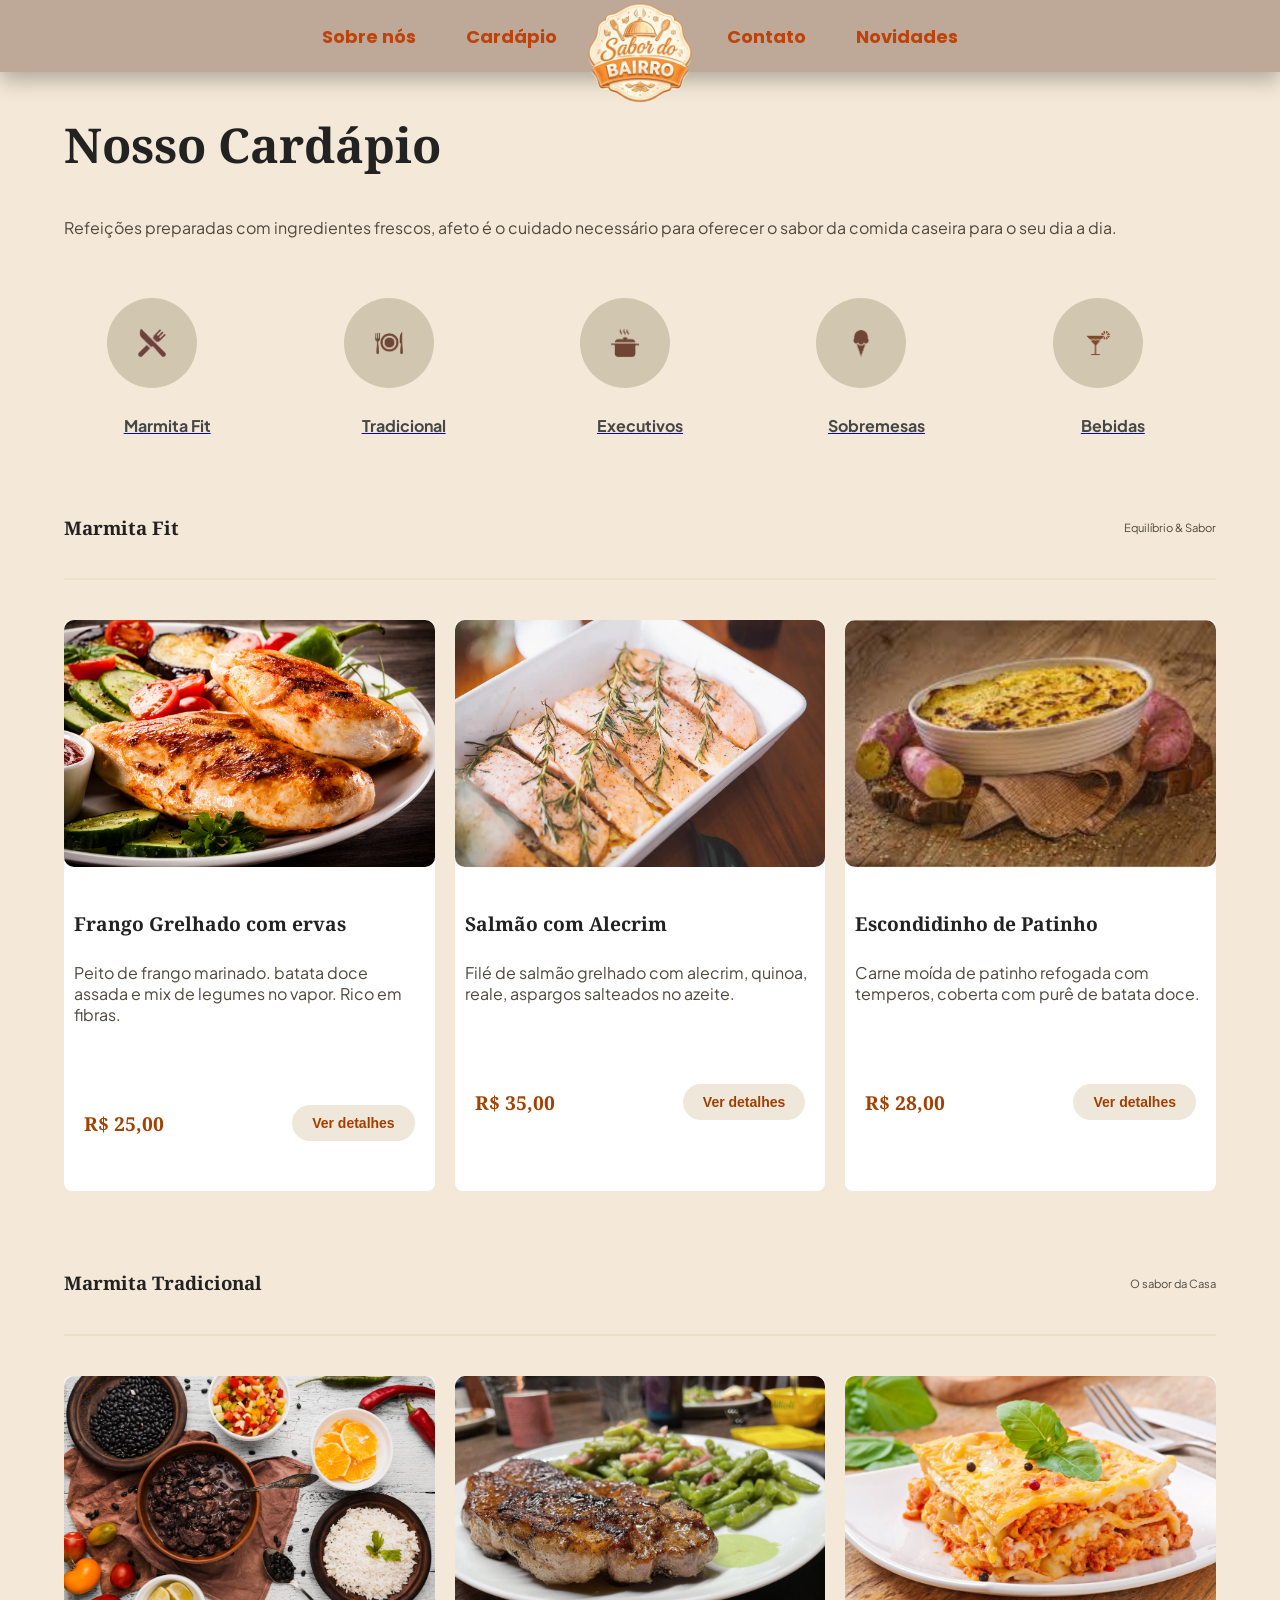
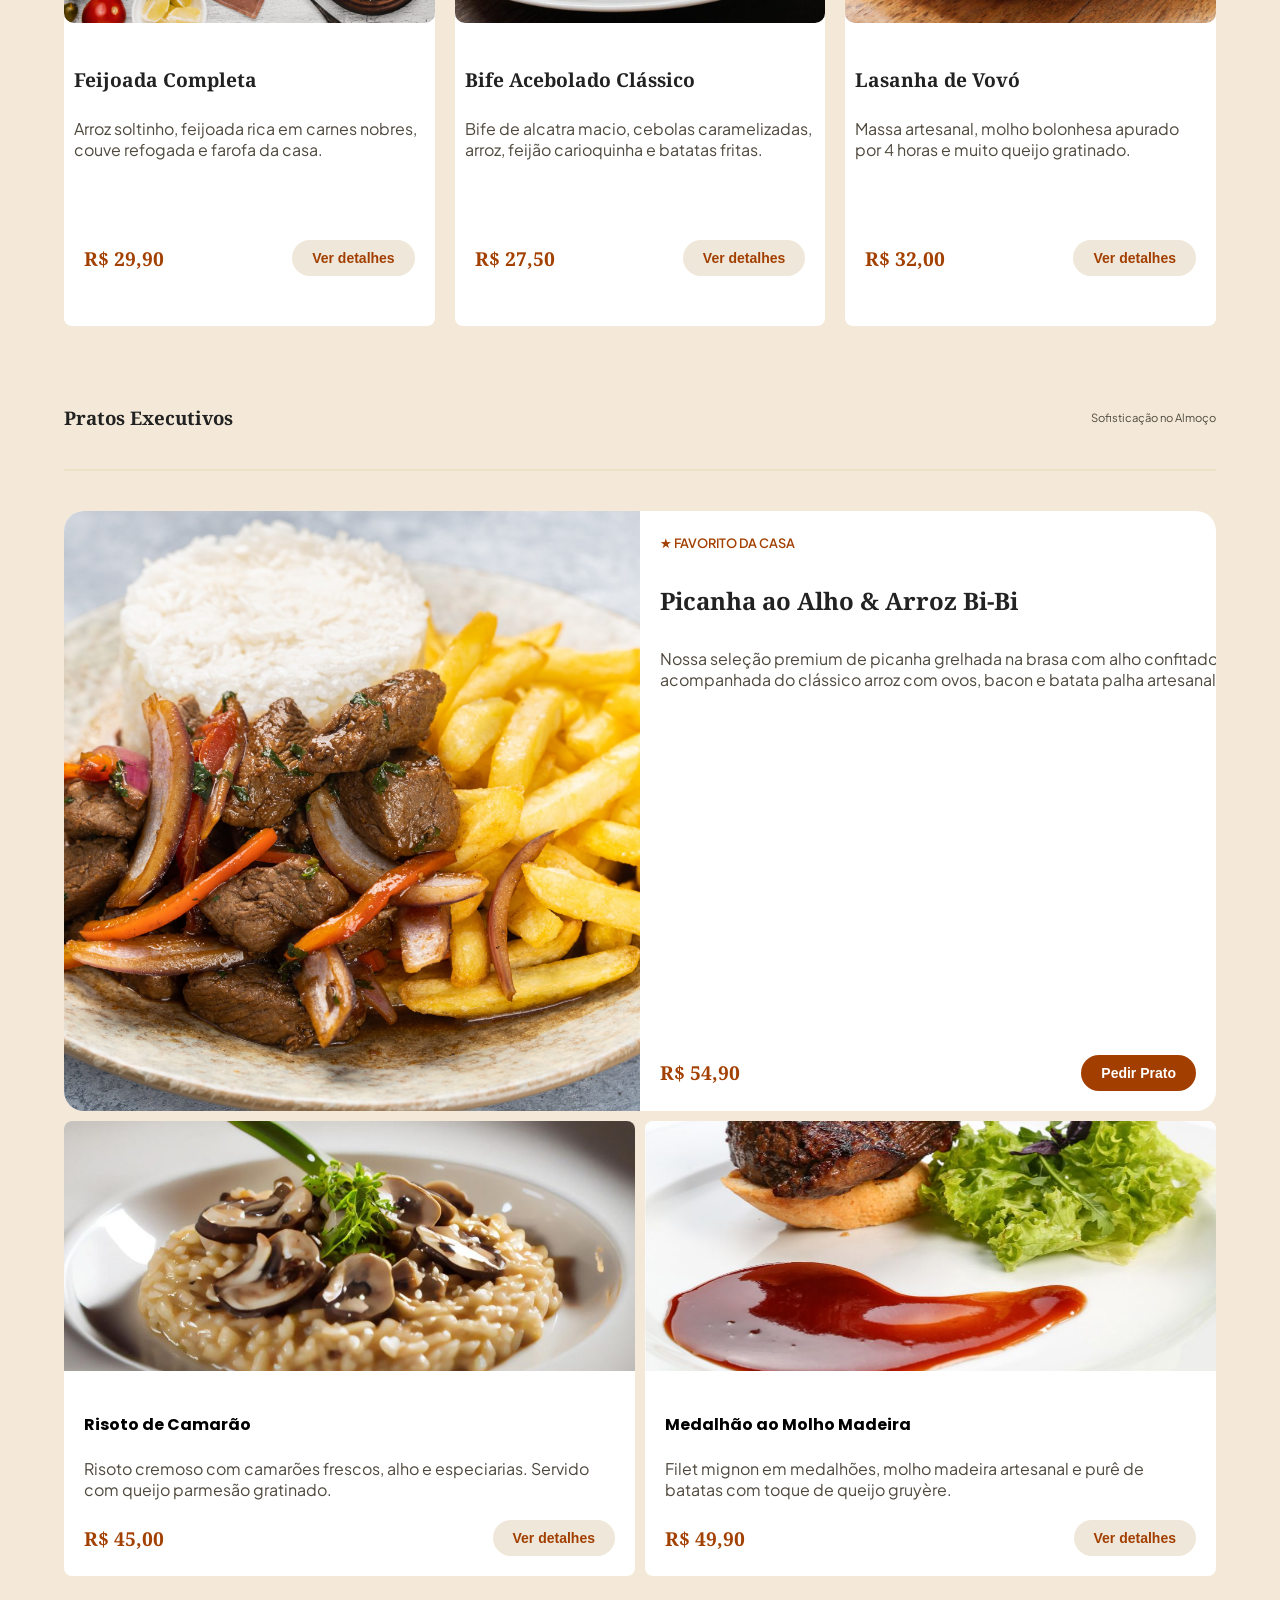
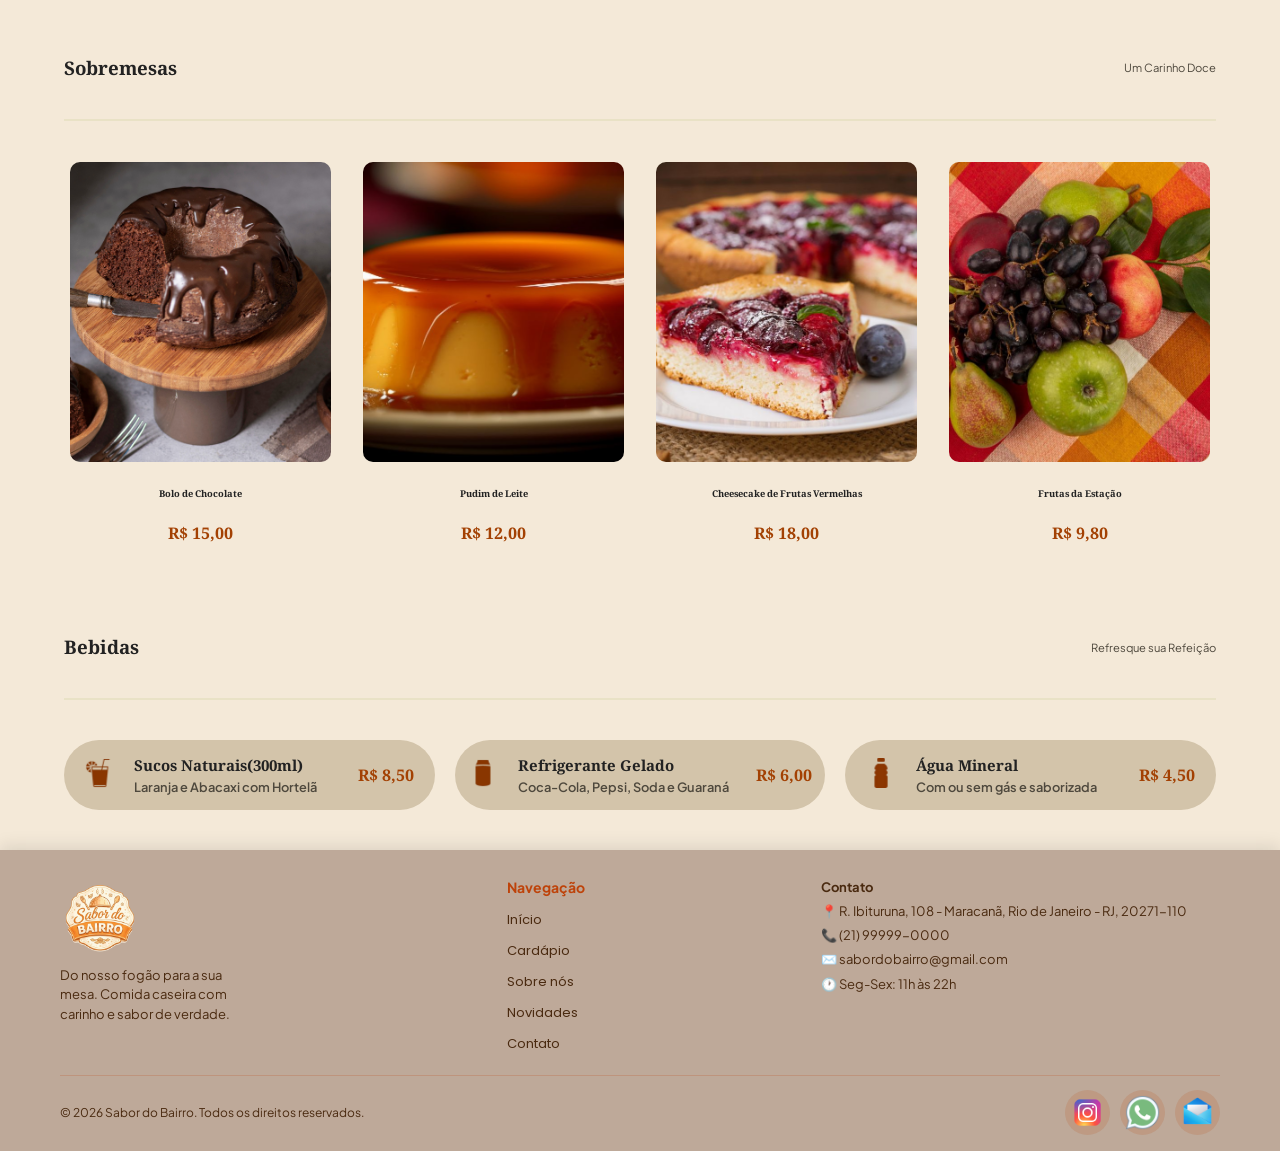
==== commit df9d7641: "Add files via upload" ====
--- a/cardapio.html
+++ b/cardapio.html
@@ -6,35 +6,29 @@
     <meta name="viewport" content="width=device-width, initial-scale=1.0">
     <title>Cardápio | Sabor do Bairro</title>
     <link rel="stylesheet" href="styles/style-cardapio.css">
-    <script src="scripts/script-card.js" defer></script>
+    <script src="scripts/script-card.js" defer ></script>
+    <script src="scripts/menu.js"></script>
     <link rel="shortcut icon" href="assets/images/logo.png" type="image/png">
-    <link rel="stylesheet" href="styles/menu.css">
-    <script src="scripts/menu.js" defer></script>
+
+
     <!-- links para as fonts -->
+     <link rel="preconnect" href="https://fonts.googleapis.com">
+<link rel="preconnect" href="https://fonts.gstatic.com" crossorigin>
+<link href="https://fonts.googleapis.com/css2?family=Noto+Serif:ital,wght@0,100..900;1,100..900&display=swap" rel="stylesheet">
+
     <link rel="preconnect" href="https://fonts.googleapis.com">
+<link rel="preconnect" href="https://fonts.gstatic.com" crossorigin>
+<link href="https://fonts.googleapis.com/css2?family=Noto+Serif:ital,wght@0,100..900;1,100..900&family=Plus+Jakarta+Sans:ital,wght@0,200..800;1,200..800&display=swap" rel="stylesheet">
+
+<link rel="preconnect" href="https://fonts.googleapis.com">
     <link rel="preconnect" href="https://fonts.gstatic.com" crossorigin>
-    <link href="https://fonts.googleapis.com/css2?family=Noto+Serif:ital,wght@0,100..900;1,100..900&display=swap"
-        rel="stylesheet">
-
-    <link rel="preconnect" href="https://fonts.googleapis.com">
-    <link rel="preconnect" href="https://fonts.gstatic.com" crossorigin>
-    <link
-        href="https://fonts.googleapis.com/css2?family=Noto+Serif:ital,wght@0,100..900;1,100..900&family=Plus+Jakarta+Sans:ital,wght@0,200..800;1,200..800&display=swap"
-        rel="stylesheet">
-
-    <link rel="preconnect" href="https://fonts.googleapis.com">
-    <link rel="preconnect" href="https://fonts.gstatic.com" crossorigin>
-    <link href="https://fonts.googleapis.com/css2?family=Koh+Santepheap:wght@100;300;400;700;900&display=swap"
-        rel="stylesheet">
-    <link
-        href="https://fonts.googleapis.com/css2?family=Poppins:ital,wght@0,100;0,200;0,300;0,400;0,500;0,600;0,700;0,800;0,900;1,100;1,200;1,300;1,400;1,500;1,600;1,700;1,800;1,900&display=swap"
-        rel="stylesheet">
+    <link href="https://fonts.googleapis.com/css2?family=Koh+Santepheap:wght@100;300;400;700;900&display=swap" rel="stylesheet">
+    <link href="https://fonts.googleapis.com/css2?family=Poppins:ital,wght@0,100;0,200;0,300;0,400;0,500;0,600;0,700;0,800;0,900;1,100;1,200;1,300;1,400;1,500;1,600;1,700;1,800;1,900&display=swap" rel="stylesheet">
 </head>
-
 <body>
-
-
-    <header>
+    
+
+     <header>
         <nav class="navbar">
             <div class="menu-toggle" id="menuToggle" onclick="toggleMenu()">☰</div>
 
@@ -71,313 +65,308 @@
     </header>
 
 
-    <main class="conteiner">
-        <!-- ========================seção do opções========================== -->
-        <section class="sections">
-            <div class="titulo">
-                <h1>Nosso Cardápio</h1>
-                <p>Refeições preparadas com ingredientes frescos, afeto é o cuidado necessário para oferecer o sabor da
-                    comida caseira para o seu dia a dia.</p>
-            </div>
-            <div class="cardapio">
-                <!-- botao de marmita -->
-                <figure>
-                    <button onclick="" class="btn-icon" id="btn-marmita-fit">
-                        <img src="assets/images/icons/marmita-fit-icon.png" alt="icone de marmita fit" class="img-icon">
-                        <figcaption>Marmita Fit</figcaption>
-                    </button>
-
-                </figure>
-
-                <!-- botao de tradicional -->
-                <figure>
-                    <button onclick="" class="btn-icon" id="btn-tradicional">
-                        <img src="assets/images/icons/tradicional-icon.png" alt="icone de tradicional" class="img-icon">
-                        <figcaption>Tradicional</figcaption>
-                    </button>
-
-                </figure>
-
-                <!-- botao de executivo -->
-                <figure>
-                    <button onclick="" class="btn-icon" id="btn-executivo">
-                        <img src="assets/images/icons/executivo-icon.png" alt="icone de executivos" class="img-icon">
-                        <figcaption>Executivos</figcaption>
-                    </button>
-
-                </figure>
-
-                <!-- botao de sobremesa -->
-                <figure>
-                    <button onclick="" class="btn-icon" id="btn-sobremesa">
-                        <img src="assets/images/icons/sobremesa-icon.png" alt="icone de sobremesas" class="img-icon">
-                        <figcaption>Sobremesas</figcaption>
-                    </button>
-
-
-                </figure>
-
-                <!-- botao de bebida -->
-                <figure>
-                    <button onclick="" class="btn-icon" id="btn-bebida">
-                        <img src="assets/images/icons/bebida-icon.png" alt="icone de bebidas" class="img-icon">
-                        <figcaption>Bebidas</figcaption>
-                    </button>
-
-                </figure>
-            </div>
-        </section>
-
-
-        <!-- ========================seção de catalogo========================== -->
-        <section class="sections">
+<main class="conteiner">
+    <!-- ========================SESSÃO DE OPCÕES========================== -->
+<section class="sections" >
+        <div class="titulo">
+        <h1>Nosso Cardápio</h1>
+        <p>Refeições preparadas com ingredientes frescos, afeto é o cuidado necessário para oferecer o sabor da comida caseira para o seu dia a dia.</p>
+            </div>
+     <div class="cardapio">  
+        <!-- botao de marmita -->
+    <figure>
+        <a  href="#sessao-marmitafit" class="btn-icon" id="btn-marmita-fit">
+        <img src="assets/images/icons/marmita-fit-icon.png" alt="icone de marmita fit" class="img-icon">
+        
+        <figcaption>Marmita Fit</figcaption>
+        </a>
+        
+    </figure>
+
+        <!-- botao de tradicional -->
+    <figure>
+        <a href="#sessao-tradicional" class="btn-icon" id="btn-tradicional">
+        <img src="assets/images/icons/tradicional-icon.png" alt="icone de tradicional" class="img-icon">
+        <figcaption>Tradicional</figcaption>
+        </a>
+        
+    </figure>
+
+        <!-- botao de executivo -->
+    <figure>
+         <a href="#sessao-executivo" class="btn-icon" id="btn-executivo">
+        <img src="assets/images/icons/executivo-icon.png" alt="icone de executivos" class="img-icon">
+        <figcaption>Executivos</figcaption>
+    </a>
+        
+    </figure>
+
+        <!-- botao de sobremesa -->
+    <figure>
+         <a href="#sessao-sobremesas" class="btn-icon" id="btn-sobremesa">
+        <img src="assets/images/icons/sobremesa-icon.png" alt="icone de sobremesas" class="img-icon">
+        <figcaption>Sobremesas</figcaption>
+         </a>
+
+        
+    </figure>
+
+        <!-- botao de bebida -->
+    <figure>
+         <a href="#sessao-bebidas" class="btn-icon" id="btn-bebida">
+        <img src="assets/images/icons/bebida-icon.png" alt="icone de bebidas" class="img-icon">
+         <figcaption>Bebidas</figcaption>
+         </a>
+        
+    </figure>
+    </div>
+</section>
+
+
+    <!-- ========================SESSÃO MARMITA FIT========================== -->
+    <section class="sections" id="sessao-marmitafit">
+        <div class="cabecalho-section">
+        <h3 class="titulo-section">Marmita Fit</h3>
+           <p>Equilíbrio & Sabor</p>
+        </div>
+
+
+        <div class="section-card">
+        <!-- CARD DO FRANGO GRELHADO -->
+        <article class="card-refeicao">
+             <div class="img-card">
+                <img src="assets/images/comidas/peito-frango-grelhado.jpg" alt="peito de frango grelhado" >
+            </div>
+            <div class="titulo-cards">
+                <h4>Frango Grelhado com ervas</h4>
+                <p>Peito de frango marinado. batata doce assada e mix de legumes no vapor. Rico em fibras.</p>
+            </div>
+            <div class="btn-prc">
+                <span class="preco">R$ 25,00</span>
+                <button class="btn-comprar"  data-modal="modal-fangro" id="openModal">Ver detalhes</button>
+            </div>
+        </article>
+
+        <!-- card salmao com alecrim -->
+        <article class="card-refeicao">
+            <div class="img-card">
+                <img src="assets/images/comidas/Salmao-Assado-com-Alecrim.JPG" alt="salmão com alecrim" >
+            </div>
+            <div class="titulo-cards">
+                <h4>Salmão com Alecrim</h4>
+                <p>Filé de salmão grelhado com alecrim, quinoa, reale, aspargos salteados no azeite.</p>
+            </div>
+            <div class="btn-prc">
+                <span class="preco">R$ 35,00</span>
+                <button class="btn-comprar" id="openModal" data-modal="modal-salmao">Ver detalhes</button>
+            </div>
+        </article>
+
+        <!-- CARD ESCONDIDNINHO DE PATINHO -->
+        <article class="card-refeicao">
+            <div class="img-card">
+                <img src="assets/images/comidas/escondidinho-de-patinho.jpg" alt="escondidinho de patinho"  >
+            </div>
+            <div class="titulo-cards">
+                <h4>Escondidinho de Patinho</h4>
+                <p>Carne moída de patinho refogada com temperos, coberta com purê de batata doce.</p>
+            </div>
+            <div class="btn-prc">
+                <span class="preco">R$ 28,00</span>
+                <button class="btn-comprar" id="openModal" data-modal="modal-patinho">Ver detalhes</button>
+            </div>
+            </div>
+    </section>
+
+
+    <!-- ========================SESSÃO TRADICIONAL========================== -->
+    <section class="sections" id="sessao-tradicional">
+        <div class="cabecalho-section">
+        <h3 class="titulo-section">Marmita Tradicional</h3>
+           <p>O sabor da Casa</p>
+        </div>
+        <div class="section-card">
+        <!-- ====================CARD FEIJOADA COMPLETA============================ -->
+        <article class="card-refeicao">
+             <div class="img-card">
+                <img src="assets/images/comidas/feijoada.jpg" alt="feijoada completa" >
+            </div>
+            <div class="titulo-cards">
+                <h4>Feijoada Completa</h4>
+                <p>Arroz soltinho, feijoada rica em carnes nobres, couve refogada e farofa da casa.</p>
+            </div>
+            <div class="btn-prc">
+                <span class="preco">R$ 29,90</span>
+                <button class="btn-comprar" id="openModal" data-modal="modal-feijoada">Ver detalhes</button>
+            </div>
+        </article>
+
+        <!-- ====================card bife acebolado============================ -->
+        <article class="card-refeicao">
+            <div class="img-card">
+                <img src="assets/images/comidas/bife-acebolado.jpg" alt="bife acebolado clássico" >
+            </div>
+            <div class="titulo-cards">
+                <h4>Bife Acebolado Clássico</h4>
+                <p>Bife de alcatra macio, cebolas caramelizadas, arroz, feijão carioquinha e batatas fritas. </p>
+            </div>
+            <div class="btn-prc">
+                <span class="preco">R$ 27,50</span>
+                <button class="btn-comprar" id="openModal" data-modal="modal-bife">Ver detalhes</button>
+            </div>
+        </article>
+
+        <!-- ====================CARD LASANHA DE VOVÓ============================ -->
+        <article class="card-refeicao">
+            <div class="img-card">
+                <img src="assets/images/comidas/lasanha.jpg" alt="lasanha de vovó"  >
+            </div>
+            <div class="titulo-cards">
+                <h4>Lasanha de Vovó</h4>
+                <p>Massa artesanal, molho bolonhesa apurado por 4 horas e muito queijo gratinado.</p>
+            </div>
+            <div class="btn-prc">
+                <span class="preco">R$ 32,00</span>
+                <button class="btn-comprar" id="openModal" data-modal="modal-lasanha">Ver detalhes</button>
+            </div>
+            </div>
+    </section>
+
+<!-- ===============================SESSÃO DE  EXECUTIVOS========================== -->
+    <section class="sections" id="sessao-executivo">
+        <div class="cabecalho-section">
+        <h3 class="titulo-section">Pratos Executivos</h3>
+           <p>Sofisticação no Almoço</p>
+        </div>
+
+        <!-- ========================CARD EXECUTIVO============================ -->
+        <article class="card-executivo"> 
+            <img src="assets/images/comidas/pt-executivo.jpg" alt="pratos executivos">
+
+            <header class="conteiner-executivo">
+            <div class="card-executivo-titulo">
+                <p> <span>&#9733; FAVORITO DA CASA</span> </p>
+                <h4>Picanha ao Alho & Arroz Bi-Bi</h4>
+                <p>Nossa seleção premium de picanha grelhada na brasa com alho confitado, acompanhada do clássico arroz com ovos, bacon e batata palha artesanal.</p>
+            </div>
+
+            <div class="btn-price">
+                <span class="preco">R$ 54,90</span>
+                <button class="btn-comprar" data-modal="modal-picanha" id="openModal">Pedir Prato</button>
+            </div>
+            </header>
+        </article>
+
+<!-- ====================SUBCARDS DO CARD ACIMA========================== -->
+    <div class="two-cards">
+            <article class="conteiner-refeicao">
+                <img src="assets/images/comidas/risoto.jpg" alt="risoto de camarão" >
+        
+            <div class="details-cards">
+                <h4>Risoto de Camarão</h4>
+                <p>Risoto cremoso com camarões frescos, alho e especiarias. Servido com queijo parmesão gratinado.</p>
+                    <div class="price-details">
+                         <span class="preco">R$ 45,00</span>
+                         <button class="btn-comprar" id="openModal" data-modal="modal-risoto"><span>Ver detalhes</span></button>
+                    </div>
+            </div>
+
+        </article>
+
+         <article class="conteiner-refeicao">
+                <img src="assets/images/comidas/molho-madeira.jpg" alt="medalhão ao molho madeira" >
+        
+            <div class="details-cards">
+                <h4>Medalhão ao Molho Madeira</h4>
+                <p>Filet mignon em medalhões, molho madeira artesanal e purê de batatas com toque de queijo gruyère.</p>
+                    <div class="price-details">
+                         <span class="preco">R$ 49,90</span>
+                         <button class="btn-comprar" id="openModal" data-modal="modal-molho">Ver detalhes</button>
+                    </div>
+            </div>
+        </article>
+    </div>
+    </section>
+
+<!-- ======================SESSÃO DE SOBREMESAS============================= -->
+    <section class="sections" id="sessao-sobremesas">
             <div class="cabecalho-section">
-                <h3 class="titulo-section">Marmita Fit</h3>
-                <p>Equilíbrio & Sabor</p>
-            </div>
-
-
-            <div class="section-card">
-                <!-- CARD DO FRANGO GRELHADO -->
-                <article class="card-refeicao">
+            <h3 class="titulo-section">Sobremesas</h3>
+            <p>Um Carinho Doce</p>
+            </div>
+    
+            <div class="section-sobremesa">
+            <!-- ===================CARD DO BOLO DE CHOCOLATE=========================== -->
+           <button id="openModal" data-modal="modal-bolo" class="card-link" > 
+                <article class="card-sobremesa">
                     <div class="img-card">
-                        <img src="assets/images/comidas/peito-frango-grelhado.jpg" alt="peito de frango grelhado">
-                    </div>
-                    <div class="titulo-cards">
-                        <h4>Frango Grelhado com ervas</h4>
-                        <p>Peito de frango marinado. batata doce assada e mix de legumes no vapor. Rico em fibras.</p>
-                    </div>
-                    <div class="btn-prc">
-                        <span class="preco">R$ 25,00</span>
-                        <button class="btn-comprar" data-modal="modal-fangro" id="openModal">Ver detalhes</button>
+                        <img src="assets/images/comidas/bolo-chocolate.jpg" alt="bolo de chocolate" >
+                    </div>
+                    <div class="titulo-cards-sobremesa">
+                        <h4>Bolo de Chocolate</h4>
+                        <span class="preco">R$ 15,00</span>
                     </div>
                 </article>
-
-                <!-- card salmao com alecrim -->
-                <article class="card-refeicao">
+            </button>
+
+            <!-- =======================card pudim de leite======================== -->
+            <button id="openModal" data-modal="modal-pudim" class="card-link">
+                <article class="card-sobremesa">
                     <div class="img-card">
-                        <img src="assets/images/comidas/Salmao-Assado-com-Alecrim.JPG" alt="salmão com alecrim">
-                    </div>
-                    <div class="titulo-cards">
-                        <h4>Salmão com Alecrim</h4>
-                        <p>Filé de salmão grelhado com alecrim, quinoa, reale, aspargos salteados no azeite.</p>
-                    </div>
-                    <div class="btn-prc">
-                        <span class="preco">R$ 35,00</span>
-                        <button class="btn-comprar" id="openModal" data-modal="modal-salmao">Ver detalhes</button>
+                        <img src="assets/images/comidas/pudim-leite.jpg" alt="pudim de leite" >
+                    </div>
+                    <div class="titulo-cards-sobremesa">
+                        <h4>Pudim de Leite</h4>
+                        <span class="preco">R$ 12,00</span>
                     </div>
                 </article>
-
-                <!-- CARD ESCONDIDNINHO DE PATINHO -->
-                <article class="card-refeicao">
+            </button>    
+
+            <!--========================= card de frutas da estação ======================== -->
+            <button id="openModal" data-modal="modal-cheesecake" class="card-link">
+                <article class="card-sobremesa">
                     <div class="img-card">
-                        <img src="assets/images/comidas/escondidinho-de-patinho.jpg" alt="escondidinho de patinho">
-                    </div>
-                    <div class="titulo-cards">
-                        <h4>Escondidinho de Patinho</h4>
-                        <p>Carne moída de patinho refogada com temperos, coberta com purê de batata doce.</p>
-                    </div>
-                    <div class="btn-prc">
-                        <span class="preco">R$ 28,00</span>
-                        <button class="btn-comprar" id="openModal" data-modal="modal-patinho">Ver detalhes</button>
-                    </div>
-            </div>
-        </section>
-
-
-        <!-- ========================segunda sessao de catalogo========================== -->
-        <section class="sections">
+                        <img src="assets/images/comidas/cheesecake-frutas.jpg" alt="cheesecake de frutas vermelhas"  >
+                    </div>
+                    <div class="titulo-cards-sobremesa">
+                        <h4>Cheesecake de Frutas Vermelhas</h4>
+                        <span class="preco">R$ 18,00</span>
+                    </div>
+                </article>
+            </button>
+           
+           
+            <!--========================= card de frutas da estação ======================== -->
+            <button id="openModal" data-modal="modal-frutas" class="card-link">
+                <article class="card-sobremesa">
+                    <div class="img-card">
+                        <img src="assets/images/comidas/frutas.jpg" alt="frutas da estação"  >
+                    </div>
+                    <div class="titulo-cards-sobremesa">
+                        <h4>Frutas da Estação</h4>
+                        <span class="preco">R$ 9,80</span>
+                    </div>
+                </article>
+            </button>
+    </section>
+
+
+    <!-- ===========================SESSÃO DE BEBIDAS================================ -->
+    <section class="sections" id="sessao-bebidas">
             <div class="cabecalho-section">
-                <h3 class="titulo-section">Marmita Tradicional</h3>
-                <p>O sabor da Casa</p>
-            </div>
-            <div class="section-card">
-                <!-- ====================CARD FEIJOADA COMPLETA============================ -->
-                <article class="card-refeicao">
-                    <div class="img-card">
-                        <img src="assets/images/comidas/feijoada.jpg" alt="feijoada completa">
-                    </div>
-                    <div class="titulo-cards">
-                        <h4>Feijoada Completa</h4>
-                        <p>Arroz soltinho, feijoada rica em carnes nobres, couve refogada e farofa da casa.</p>
-                    </div>
-                    <div class="btn-prc">
-                        <span class="preco">R$ 29,90</span>
-                        <button class="btn-comprar" id="openModal" data-modal="modal-feijoada">Ver detalhes</button>
-                    </div>
-                </article>
-
-                <!-- ====================card bife acebolado============================ -->
-                <article class="card-refeicao">
-                    <div class="img-card">
-                        <img src="assets/images/comidas/bife-acebolado.jpg" alt="bife acebolado clássico">
-                    </div>
-                    <div class="titulo-cards">
-                        <h4>Bife Acebolado Clássico</h4>
-                        <p>Bife de alcatra macio, cebolas caramelizadas, arroz, feijão carioquinha e batatas fritas.
-                        </p>
-                    </div>
-                    <div class="btn-prc">
-                        <span class="preco">R$ 27,50</span>
-                        <button class="btn-comprar" id="openModal" data-modal="modal-bife">Ver detalhes</button>
-                    </div>
-                </article>
-
-                <!-- ====================CARD LASANHA DE VOVÓ============================ -->
-                <article class="card-refeicao">
-                    <div class="img-card">
-                        <img src="assets/images/comidas/lasanha.jpg" alt="lasanha de vovó">
-                    </div>
-                    <div class="titulo-cards">
-                        <h4>Lasanha de Vovó</h4>
-                        <p>Massa artesanal, molho bolonhesa apurado por 4 horas e muito queijo gratinado.</p>
-                    </div>
-                    <div class="btn-prc">
-                        <span class="preco">R$ 32,00</span>
-                        <button class="btn-comprar" id="openModal" data-modal="modal-lasanha">Ver detalhes</button>
-                    </div>
-            </div>
-        </section>
-
-        <!-- ===============================SESSAO EXECUTIVO========================== -->
-        <section class="sections">
-            <div class="cabecalho-section">
-                <h3 class="titulo-section">Pratos Executivos</h3>
-                <p>Sofisticação no Almoço</p>
-            </div>
-
-            <!-- ========================CARD EXECUTIVO============================ -->
-            <article class="card-executivo">
-                <img src="assets/images/comidas/pt-executivo.jpg" alt="pratos executivos">
-
-                <header class="conteiner-executivo">
-                    <div class="card-executivo-titulo">
-                        <p> <span>&#9733; FAVORITO DA CASA</span> </p>
-                        <h4>Picanha ao Alho & Arroz Bi-Bi</h4>
-                        <p>Nossa seleção premium de picanha grelhada na brasa com alho confitado, acompanhada do
-                            clássico arroz com ovos, bacon e batata palha artesanal.</p>
-                    </div>
-
-                    <div class="btn-price">
-                        <span class="preco">R$ 54,90</span>
-                        <button class="btn-comprar" data-modal="modal-picanha" id="openModal">Pedir Prato</button>
-                    </div>
-                </header>
-            </article>
-
-            <!-- ====================SUBCARDS DO CARD ACIMA========================== -->
-            <div class="two-cards">
-                <article class="conteiner-refeicao">
-                    <img src="assets/images/comidas/risoto.jpg" alt="risoto de camarão">
-
-                    <div class="details-cards">
-                        <h4>Risoto de Camarão</h4>
-                        <p>Risoto cremoso com camarões frescos, alho e especiarias. Servido com queijo parmesão
-                            gratinado.</p>
-                        <div class="price-details">
-                            <span class="preco">R$ 45,00</span>
-                            <button class="btn-comprar" id="openModal" data-modal="modal-risoto"><span>Ver
-                                    detalhes</span></button>
-                        </div>
-                    </div>
-
-                </article>
-
-                <article class="conteiner-refeicao">
-                    <img src="assets/images/comidas/molho-madeira.jpg" alt="medalhão ao molho madeira">
-
-                    <div class="details-cards">
-                        <h4>Medalhão ao Molho Madeira</h4>
-                        <p>Filet mignon em medalhões, molho madeira artesanal e purê de batatas com toque de queijo
-                            gruyère.</p>
-                        <div class="price-details">
-                            <span class="preco">R$ 49,90</span>
-                            <button class="btn-comprar" id="openModal" data-modal="modal-molho">Ver detalhes</button>
-                        </div>
-                    </div>
-                </article>
-            </div>
-        </section>
-
-        <!-- ======================sessão sobremesas============================= -->
-        <section class="sections">
-            <div class="cabecalho-section">
-                <h3 class="titulo-section">Sobremesas</h3>
-                <p>Um Carinho Doce</p>
-            </div>
-
-            <div class="section-sobremesa">
-                <!-- ===================CARD DO BOLO DE CHOCOLATE=========================== -->
-                <button id="openModal" data-modal="modal-bolo" class="card-link">
-                    <article class="card-sobremesa">
-                        <div class="img-card">
-                            <img src="assets/images/comidas/bolo-chocolate.jpg" alt="bolo de chocolate">
-                        </div>
-                        <div class="titulo-cards-sobremesa">
-                            <h4>Bolo de Chocolate</h4>
-                            <span class="preco">R$ 15,00</span>
-                        </div>
-                    </article>
-                </button>
-
-                <!-- =======================card pudim de leite======================== -->
-                <button id="openModal" data-modal="modal-pudim" class="card-link">
-                    <article class="card-sobremesa">
-                        <div class="img-card">
-                            <img src="assets/images/comidas/pudim-leite.jpg" alt="pudim de leite">
-                        </div>
-                        <div class="titulo-cards-sobremesa">
-                            <h4>Pudim de Leite</h4>
-                            <span class="preco">R$ 12,00</span>
-                        </div>
-                    </article>
-                </button>
-
-                <!--========================= card de frutas da estação ======================== -->
-                <button id="openModal" data-modal="modal-cheesecake" class="card-link">
-                    <article class="card-sobremesa">
-                        <div class="img-card">
-                            <img src="assets/images/comidas/cheesecake-frutas.jpg" alt="cheesecake de frutas vermelhas">
-                        </div>
-                        <div class="titulo-cards-sobremesa">
-                            <h4>Cheesecake de Frutas Vermelhas</h4>
-                            <span class="preco">R$ 18,00</span>
-                        </div>
-                    </article>
-                </button>
-
-
-                <!--========================= card de frutas da estação ======================== -->
-                <button id="openModal" data-modal="modal-frutas" class="card-link">
-                    <article class="card-sobremesa">
-                        <div class="img-card">
-                            <img src="assets/images/comidas/frutas.jpg" alt="frutas da estação">
-                        </div>
-                        <div class="titulo-cards-sobremesa">
-                            <h4>Frutas da Estação</h4>
-                            <span class="preco">R$ 9,80</span>
-                        </div>
-                    </article>
-                </button>
-        </section>
-
-
-        <!-- ===========================sessao bebidas================================ -->
-        <section class="sections">
-            <div class="cabecalho-section">
-                <h3 class="titulo-section">Bebidas</h3>
-                <p>Refresque sua Refeição</p>
+            <h3 class="titulo-section">Bebidas</h3>
+            <p>Refresque sua Refeição</p>
             </div>
 
             <div class="section-bebida">
 
                 <!-- ===========================card suco natural =============================-->
-                <button class="card-bebida" data-modal="modal-suco">
-
+                <button  class="card-bebida" data-modal="modal-suco" class="card-bebida">
+                      
                     <div class="info-bebida">
 
                         <div class="img-icon">
-                            <img src="assets/images/icons/juice-icon.png" alt="suco de laranja natural">
+                            <img src="assets/images/icons/juice-icon.png" alt="suco de laranja natural" >
                         </div>
 
                         <div class="titulo-bebidas">
@@ -387,8 +376,8 @@
 
                     </div>
 
-                    <span class="preco">R$ 8,50</span>
-
+                        <span class="preco">R$ 8,50</span>
+                     
                 </button>
 
 
@@ -398,49 +387,49 @@
                     <div class="info-bebida">
 
                         <div class="img-icon">
-                            <img src="assets/images/icons/can-icon.png" alt="refrigerante em lata">
+                            <img src="assets/images/icons/can-icon.png" alt="refrigerante em lata" >
                         </div>
 
                         <div class="titulo-bebidas">
                             <h4>Refrigerante Gelado</h4>
                             <p id="descricao">Coca-Cola, Pepsi, Soda e Guaraná</p>
                         </div>
-
-                    </div>
-
-                    <span class="preco">R$ 6,00</span>
-
-
+                    
+                    </div>
+
+                        <span class="preco">R$ 6,00</span>
+
+                    
 
                 </button>
 
 
-                <!-- =============================card suco detox============================ -->
+                <!-- =============================card agua============================ -->
                 <button id="openModal" data-modal="modal-agua" class="card-bebida">
-
+                    
                     <div class="info-bebida">
 
                         <div class="img-icon">
-                            <img src="assets/images/icons/bottle-icon.png" alt="Água Mineral">
+                            <img src="assets/images/icons/bottle-icon.png" alt="Água Mineral"  >
                         </div>
 
                         <div class="titulo-bebidas">
                             <h4>Água Mineral</h4>
                             <p id="descricao">Com ou sem gás e saborizada</p>
-                        </div>
-
-                    </div>
-                    <span class="preco">R$ 4,50</span>
-
-
+                        </div> 
+
+                    </div> 
+                            <span class="preco">R$ 4,50</span>
+                        
+                    
                 </button>
-
+                
                 </button>
             </div>
-        </section>
-    </main>
-
-    <footer class="rodape">
+    </section>
+</main>
+
+<footer class="rodape">
         <div class="gradeRodape">
 
             <div class="logoRodape">
@@ -464,7 +453,7 @@
                 <p class="tituloColuna">Contato</p>
                 <p>📍 R. Ibituruna, 108 - Maracanã, Rio de Janeiro - RJ, 20271-110</p>
                 <p>📞 (21) 99999-0000</p>
-                <p>✉️ sabordobairro44@gmail.com</p>
+                <p>✉️ sabordobairro@gmail.com</p>
                 <p>🕐 Seg-Sex: 11h às 22h</p>
             </div>
 
@@ -475,583 +464,533 @@
         <div class="fundoRodape">
             <p class="direitosRodape">&copy; 2026 Sabor do Bairro. Todos os direitos reservados.</p>
             <div class="redesRodape">
-                <a href="contato.html" class="linkRede" title="Instagram"><img
-                        src="assets/images/icons/icons-instagram.png" alt="Instagram"></a>
-                <a href="contato.html" class="linkRede" title="WhatsApp"><img
-                        src="assets/images/icons/icons-whatsapp.png" alt="WhatsApp"></a>
-                <a href="contato.html" class="linkRede" title="Email"><img src="assets/images/icons/icons-mail.png"
+                <a href="#" class="linkRede" title="Instagram"><img src="assets/images/icons/icons-instagram.png"
+                        alt="Instagram"></a>
+                <a href="#" class="linkRede" title="WhatsApp"><img src="assets/images/icons/icons-whatsapp.png"
+                        alt="WhatsApp"></a>
+                <a href="#" class="linkRede" title="Email"><img src="assets/images/icons/icons-mail.png"
                         alt="Email"></a>
             </div>
         </div>
     </footer>
 
-    <!-- =================================popup(modal) comidas================================= -->
-
-
-
-    <!-- ====================================   POPUP FRANGO    ============================= -->
-    <dialog class="modal" id="modal-fangro">
-        <div class="header-modal">
-            <h2>Detalhes do Prato</h2>
-            <button class="close-btn" onclick="closeModal()">X</button>
-        </div>
-        <div class="modal-content">
-            <img src="assets/images/comidas/peito-frango-grelhado.jpg" alt="peito de frango grelhado">
-
-            <div class="conteudo-modal">
-                <h3>Frango Grelhado com Ervas</h3>
-
-                <dl>
-                    <dt>O equilíbrio perfeito entre saúde e sabor. Nosso peito de frango é marinado por 12 horas em uma
-                        mistura exclusiva de ervas finas, alho assado e suco de limão taiti, garantindo uma carne macia,
-                        suculenta e grelhada no ponto ideal. Perfeito para quem busca uma refeição leve, mas sem abrir
-                        mão do sabor artesanal.</dt>
-                    <dd><Strong>Ingredientes:</Strong>Peito de frango premium, azeite de oliva extra virgem, alho, limão
-                        taiti, páprica defumada, lemon pepper, sal marinho e ervas finas (tomilho e alecrim).</dd>
-                    <dd><strong>Peso da porção:</strong> 200g</dd>
-                    <dd><strong>Alérgicos:</strong> Contém alho. NÃO CONTÉM GLÚTEN.</dd>
-                </dl>
-
-                <dl>
-                    <dt> Informação Nutricional (Porção de 100g)</dt>
-                    <dd><strong>Valor Energético:</strong> 156 kcal </dd>
-                    <dd><strong>Proteínas:</strong> 28 g (Alta concentração para reconstrução muscular)</dd>
-                    <dd><strong>Gorduras Totais:</strong> 3,1 g (Baixo teor de gordura)</dd>
-                    <dd><strong>Carboidratos:</strong> 0 g (Ideal para dietas Low Carb)</dd>
-                    <dd><strong>Sódio:</strong> 104 mg</dd>
-                </dl>
-            </div>
-        </div>
-    </dialog>
-
-    <!-- =======================  POPUP SALMÃO    ============================= -->
-    <dialog class="modal" id="modal-salmao">
-        <div class="header-modal">
-            <h2>Detalhes do Prato</h2>
-            <button class="close-btn" onclick="closeModal()">X</button>
-        </div>
-        <div class="modal-content">
-            <img src="assets/images/comidas/Salmao-Assado-com-Alecrim.JPG" alt="Filé de salmão grelhado com alecrim">
-            <div class="conteudo-modal">
+
+<!-- =================================popup(modal) comidas================================= -->
+
+
+
+<!-- ====================================   POPUP FRANGO    ============================= -->
+<dialog class="modal" id="modal-fangro">
+                <div class="header-modal">
+                    <h2>Detalhes do Prato</h2>
+                    <button class="close-btn" onclick="closeModal()">X</button> 
+                </div>    
+    <div class="modal-content">     
+        <img src="assets/images/comidas/peito-frango-grelhado.jpg" alt="peito de frango grelhado" >  
+        
+        <div class="conteudo-modal">
+            <h3>Frango Grelhado com Ervas</h3>
+
+           <dl> 
+             <dt>O equilíbrio perfeito entre saúde e sabor. Nosso peito de frango é marinado por 12 horas em uma mistura exclusiva de ervas finas, alho assado e suco de limão taiti, garantindo uma carne macia, suculenta e grelhada no ponto ideal. Perfeito para quem busca uma refeição leve, mas sem abrir mão do sabor artesanal.</dt>
+                <dd><Strong>Ingredientes:</Strong>Peito de frango premium, azeite de oliva extra virgem, alho, limão taiti, páprica defumada, lemon pepper, sal marinho e ervas finas (tomilho e alecrim).</dd>
+                <dd><strong>Peso da porção:</strong> 200g</dd>
+                <dd><strong>Alérgicos:</strong> Contém alho. NÃO CONTÉM GLÚTEN.</dd>
+           </dl>
+
+           <dl>
+             <dt> Informação Nutricional (Porção de 100g)</dt>
+                <dd><strong>Valor Energético:</strong> 156 kcal </dd>
+                <dd><strong>Proteínas:</strong> 28 g (Alta concentração para reconstrução muscular)</dd>
+                <dd><strong>Gorduras Totais:</strong> 3,1 g (Baixo teor de gordura)</dd>
+                <dd><strong>Carboidratos:</strong> 0 g (Ideal para dietas Low Carb)</dd>
+                <dd><strong>Sódio:</strong> 104 mg</dd>
+           </dl>
+        </div>   
+    </div>
+</dialog>
+
+  <!-- =======================  POPUP SALMÃO    ============================= -->
+<dialog class="modal" id="modal-salmao">
+    <div class="header-modal">
+        <h2>Detalhes do Prato</h2>
+        <button class="close-btn" onclick="closeModal()">X</button>
+    </div>
+    <div class="modal-content">
+        <img src="assets/images/comidas/Salmao-Assado-com-Alecrim.JPG" alt="Filé de salmão grelhado com alecrim">
+        <div class="conteudo-modal">
                 <h3>Salmão Assado com Alecrim</h3>
 
-                <dl>
-                    <dt>Uma combinação sofisticada e nutritiva. Nosso filé de salmão é grelhado com alecrim fresco,
-                        acompanhado de quinoa real e aspargos salteados no azeite, oferecendo uma textura única e um
-                        sabor refinado para uma refeição premium.</dt>
-                    <dd><strong>Ingredientes:</strong> Filé de salmão fresco, quinoa real, aspargos frescos, azeite de
-                        oliva extra virgem, alecrim, limão siciliano, sal marinho e pimenta-do-reino.</dd>
-                    <dd><strong>Peso da porção:</strong> 250g (Salmão + acompanhamentos)</dd>
-                    <dd><strong>Alérgicos:</strong> CONTÉM PEIXE. NÃO CONTÉM GLÚTEN.</dd>
-                </dl>
-                <dl>
-                    <dt>Informação Nutricional (Porção de 100g)</dt>
-                    <dd><strong>Valor Energético:</strong> 185 kcal</dd>
-                    <dd><strong>Proteínas:</strong> 18 g (Rico em Ômega 3)</dd>
-                    <dd><strong>Gorduras Totais:</strong> 9,5 g (Gorduras boas/saudáveis)</dd>
-                    <dd><strong>Carboidratos:</strong> 7,2 g (Baixo índice glicêmico)</dd>
-                    <dd><strong>Sódio:</strong> 92 mg</dd>
-                </dl>
-            </div>
-        </div>
-        <div class="btn-comprarModal-content">
-            <button class="btn-comprarModal" onclick="simularCompra()">Pedir Salmaão Assado</button>
-        </div>
-    </dialog>
-
-    <!-- ====================================  POPUP ESCONDIDINHO  ============================= -->
-    <dialog class="modal" id="modal-patinho">
-        <div class="header-modal">
-            <h2>Detalhes do Prato</h2>
-            <button class="close-btn" onclick="closeModal()">X</button>
-        </div>
-        <div class="modal-content">
-            <img src="assets/images/comidas/Escondidinho-de-Patinho.JPG" alt="Escondidinho de patinho com batata doce">
-            <div class="conteudo-modal">
+            <dl>
+                <dt>Uma combinação sofisticada e nutritiva. Nosso filé de salmão é grelhado com alecrim fresco, acompanhado de quinoa real e aspargos salteados no azeite, oferecendo uma textura única e um sabor refinado para uma refeição premium.</dt>
+                <dd><strong>Ingredientes:</strong> Filé de salmão fresco, quinoa real, aspargos frescos, azeite de oliva extra virgem, alecrim, limão siciliano, sal marinho e pimenta-do-reino.</dd>
+                <dd><strong>Peso da porção:</strong> 250g (Salmão + acompanhamentos)</dd>
+                <dd><strong>Alérgicos:</strong> CONTÉM PEIXE. NÃO CONTÉM GLÚTEN.</dd>
+            </dl>
+            <dl>
+                <dt>Informação Nutricional (Porção de 100g)</dt>
+                <dd><strong>Valor Energético:</strong> 185 kcal</dd>
+                <dd><strong>Proteínas:</strong> 18 g (Rico em Ômega 3)</dd>
+                <dd><strong>Gorduras Totais:</strong> 9,5 g (Gorduras boas/saudáveis)</dd>
+                <dd><strong>Carboidratos:</strong> 7,2 g (Baixo índice glicêmico)</dd>
+                <dd><strong>Sódio:</strong> 92 mg</dd>
+            </dl>
+        </div>
+    </div>
+    <div class="btn-comprarModal-content">
+     <button class="btn-comprarModal" onclick="simularCompra()">Pedir Salmão Assado</button>
+     </div>
+</dialog>
+
+ <!-- ====================================  POPUP ESCONDIDINHO  ============================= -->
+<dialog class="modal" id="modal-patinho">
+    <div class="header-modal">
+        <h2>Detalhes do Prato</h2>
+        <button class="close-btn" onclick="closeModal()">X</button>
+    </div>
+    <div class="modal-content">
+        <img src="assets/images/comidas/Escondidinho-de-Patinho.JPG" alt="Escondidinho de patinho com batata doce">
+        <div class="conteudo-modal">
                 <h3>Escondidinho de Patinho</h3>
 
-                <dl>
-                    <dt>O clássico conforto em uma versão fit e nutritiva. Carne moída de patinho extra limpa, refogada
-                        com temperos naturais e coberta com um purê cremoso de batata doce. Uma opção completa que une
-                        proteína de alto valor biológico e energia de liberação lenta.</dt>
-                    <dd><strong>Ingredientes:</strong> Carne de patinho moída, batata doce cozida, cebola, alho, tomate,
-                        azeite de oliva extra virgem, sal marinho, salsinha, cebolinha e uma pitada de noz-moscada.</dd>
-                    <dd><strong>Peso da porção:</strong> 350g</dd>
-                    <dd><strong>Alérgicos:</strong> CONTÉM ALHO E CEBOLA. NÃO CONTÉM GLÚTEN.</dd>
-                </dl>
-                <dl>
-                    <dt>Informação Nutricional (Porção de 100g)</dt>
-                    <dd><strong>Valor Energético:</strong> 128 kcal</dd>
-                    <dd><strong>Proteínas:</strong> 12 g (Carne magra para saciedade)</dd>
-                    <dd><strong>Gorduras Totais:</strong> 2,8 g (Baixíssimo teor de gordura)</dd>
-                    <dd><strong>Carboidratos:</strong> 14 g (Energia de baixo índice glicêmico)</dd>
-                    <dd><strong>Fibras:</strong> 1,8 g</dd>
-                    <dd><strong>Sódio:</strong> 85 mg</dd>
-                </dl>
-            </div>
-        </div>
-        <div class="btn-comprarModal-content">
-            <button class="btn-comprarModal" onclick="simularCompra()">Pedir Escondidinho de Patinho</button>
-        </div>
-    </dialog>
-
-    <!-- ================================POPUP FEIJOADA =======================================-->
-
-
-    <dialog class="modal" id="modal-feijoada">
-        <div class="header-modal">
-            <h2>Detalhes do Prato</h2>
-            <button class="close-btn" onclick="closeModal()">X</button>
-        </div>
-        <div class="modal-content">
-            <img src="assets/images/comidas/feijoada.jpg" alt="Feijoada completa com acompanhamentos">
-            <div class="conteudo-modal">
-                <h3>Feijoada Completa</h3>
-
-                <dl>
-                    <dt>O sabor autêntico da tradição brasileira com um toque de sofisticação. Nossa feijoada é
-                        preparada com carnes nobres selecionadas, cozidas lentamente para garantir maciez e um caldo
-                        encorpado. Acompanha arroz branco soltinho, couve mineira refogada no alho e nossa exclusiva
-                        farofa artesanal da casa.</dt>
-                    <dd><strong>Ingredientes:</strong> Feijão preto, carnes nobres (lombo, paio, charque e costelinha),
-                        arroz agulhinha, couve manteiga, farinha de mandioca temperada, bacon, alho, cebola, louro e
-                        especiarias naturais.</dd>
-                    <dd><strong>Peso da porção:</strong> 450g (Prato completo)</dd>
-                    <dd><strong>Alérgicos:</strong> CONTÉM DERIVADOS DE PORCO E GLÚTEN (na farofa). PODE CONTER TRAÇOS
-                        DE SOJA.</dd>
-                </dl>
-                <dl>
-                    <dt>Informação Nutricional (Porção de 100g - Mix do prato)</dt>
-                    <dd><strong>Valor Energético:</strong> 215 kcal</dd>
-                    <dd><strong>Proteínas:</strong> 14 g (Fonte de ferro e aminoácidos)</dd>
-                    <dd><strong>Gorduras Totais:</strong> 11,2 g (Energia e sabor)</dd>
-                    <dd><strong>Carboidratos:</strong> 16,5 g (Fonte de energia complexa)</dd>
-                    <dd><strong>Fibras:</strong> 4,2 g (Alto teor de fibras do feijão)</dd>
-                    <dd><strong>Sódio:</strong> 310 mg</dd>
-                </dl>
-            </div>
-        </div>
-        <div class="btn-comprarModal-content">
-            <button class="btn-comprarModal" onclick="simularCompra()">Pedir Feijoada Completa</button>
-        </div>
-    </dialog>
-
-    <!-- ==============================POPUP BIFE ============================== -->
-
-    <dialog class="modal" id="modal-bife">
-        <div class="header-modal">
-            <h2>Detalhes do Prato</h2>
-            <button class="close-btn" onclick="closeModal()">X</button>
-        </div>
-        <div class="modal-content">
-            <img src="assets/images/comidas/bife-acebolado.jpg"
-                alt="Bife de alcatra acebolado com arroz, feijão e batatas fritas">
-            <div class="conteudo-modal">
-                <h3>Bife de Alcatra Acebolado</h3>
-
-                <dl>
-                    <dt>O sabor inconfundível do dia a dia brasileiro. Nosso bife de alcatra é selecionado e grelhado no
-                        ponto certo, coberto com uma generosa camada de cebolas caramelizadas na própria suculência da
-                        carne. Acompanha o clássico arroz branco soltinho, feijão carioquinha temperado no capricho e
-                        batatas fritas crocantes.</dt>
-                    <dd><strong>Ingredientes:</strong> Bife de alcatra premium, cebola branca, arroz agulhinha, feijão
-                        carioquinha, batata in natura, azeite de oliva, alho, louro, sal marinho e salsinha.</dd>
-                    <dd><strong>Peso da porção:</strong> 400g (Prato completo)</dd>
-                    <dd><strong>Alérgicos:</strong> CONTÉM ALHO E CEBOLA. NÃO CONTÉM GLÚTEN (verificar fritura das
-                        batatas).</dd>
-                </dl>
-                <dl>
-                    <dt>Informação Nutricional (Porção de 100g - Mix do prato)</dt>
-                    <dd><strong>Valor Energético:</strong> 198 kcal</dd>
-                    <dd><strong>Proteínas:</strong> 15 g (Alta biodisponibilidade de ferro)</dd>
-                    <dd><strong>Gorduras Totais:</strong> 7,4 g (Gorduras saturadas e insaturadas)</dd>
-                    <dd><strong>Carboidratos:</strong> 18 g (Fonte de energia rápida e duradoura)</dd>
-                    <dd><strong>Fibras:</strong> 2,1 g</dd>
-                    <dd><strong>Sódio:</strong> 185 mg</dd>
-                </dl>
-            </div>
-        </div>
-        <div class="btn-comprarModal-content">
-            <button class="btn-comprarModal" onclick="simularCompra()">Pedir Bife Acebolado</button>
-        </div>
-    </dialog>
-
-    <!-- ===============================    POPUP LASANHA ============================== -->
-
-    <dialog class="modal" id="modal-lasanha">
-        <div class="header-modal">
-            <h2>Detalhes do Prato</h2>
-            <button class="close-btn" onclick="closeModal()">X</button>
-        </div>
-        <div class="modal-content">
-            <img src="assets/images/comidas/lasanha.jpg" alt="Lasanha de vovó com molho bolonhesa e queijo gratinado">
-            <div class="conteudo-modal">
-                <h3>Lasanha de Vovó</h3>
-
-                <dl>
-                    <dt>O sabor da lasanha da vovó, agora em uma versão que une tradição e qualidade. Massa artesanal
-                        feita com farinha de trigo especial, intercalada com um molho bolonhesa apurado por 4 horas,
-                        repleto de carne moída selecionada, tomates frescos e temperos naturais. Finalizada com uma
-                        generosa camada de queijo gratinado que derrete na boca.</dt>
-                    <dd><strong>Ingredientes:</strong> Massa artesanal (farinha de trigo, ovos, azeite), molho bolonhesa
-                        (carne moída, tomate pelado, cebola, alho, cenoura, aipo, azeite, ervas finas), queijo muçarela
-                        e parmesão para gratinar.</dd>
-                    <dd><strong>Peso da porção:</strong> 350g</dd>
-                    <dd><strong>Alérgicos:</strong> CONTÉM GLÚTEN E DERIVADOS DE LEITE. PODE CONTER TRAÇOS DE SOJA.</dd>
-                </dl>
-                <dl>
-                    <dt>Informação Nutricional (Porção de 100g)</dt>
-                    <dd><strong>Valor Energético:</strong> 220 kcal</dd>
-                    <dd><strong>Proteínas:</strong> 12 g (Carne e queijo)</dd>
-                    <dd><strong>Gorduras Totais:</strong> 10 g (Gorduras saturadas do queijo)</dd>
-                    <dd><strong>Carboidratos:</strong> 18 g (Massa artesanal)</dd>
-                    <dd><strong>Fibras:</strong> 1,5 g</dd>
-                    <dd><strong>Sódio:</strong> 250 mg</dd>
-                </dl>
-            </div>
-        </div>
-        <div class="btn-comprarModal-content">
-            <button class="btn-comprarModal" onclick="simularCompra()">Pedir Lasanha</button>
-        </div>
-    </dialog>
-
-    <!-- ===============================POPUP PICANHA===============================-->
-
-    <dialog class="modal" id="modal-picanha">
-        <div class="header-modal">
-            <h2>★ FAVORITO DA CASA</h2>
-            <button class="close-btn" onclick="closeModal()">X</button>
-        </div>
-        <div class="modal-content">
-            <img src="assets/images/comidas/pt-executivo.jpg" alt="Picanha ao Alho e Arroz Bi-Bi" id="picanha-foto">
-            <div class="conteudo-modal">
-                <h3>Picanha ao Alho & Arroz Bi-Bi</h3>
-                <dl>
-                    <dt>Nossa seleção premium de picanha grelhada na brasa com alho confitado, acompanhada do clássico
-                        arroz com ovos, bacon e batata palha artesanal crocante.</dt>
-                    <dd><strong>Ingredientes:</strong> Picanha maturada, alho confitado, arroz agulhinha, ovos, bacon,
-                        batata palha da casa e sal grosso.</dd>
-                    <dd><strong>Peso da porção:</strong> 450g</dd>
-                    <dd><strong>Alérgicos:</strong> CONTÉM OVOS E DERIVADOS DE PORCO (BACON). NÃO CONTÉM GLÚTEN.</dd>
-                </dl>
-
-                <!-- ==============================SEÇÃO DE ADICIONAIS ====================================-->
-                <div class="adicionais-container">
-                    <h3>Turbine seu prato (Adicionais):</h3>
-                    <div id="lista-adicionais">
-
-                    </div>
-                    <p id="total-pedido">Total: R$ 54,90</p>
+            <dl>
+                <dt>O clássico conforto em uma versão fit e nutritiva. Carne moída de patinho extra limpa, refogada com temperos naturais e coberta com um purê cremoso de batata doce. Uma opção completa que une proteína de alto valor biológico e energia de liberação lenta.</dt>
+                <dd><strong>Ingredientes:</strong> Carne de patinho moída, batata doce cozida, cebola, alho, tomate, azeite de oliva extra virgem, sal marinho, salsinha, cebolinha e uma pitada de noz-moscada.</dd>
+                <dd><strong>Peso da porção:</strong> 350g</dd>
+                <dd><strong>Alérgicos:</strong> CONTÉM ALHO E CEBOLA. NÃO CONTÉM GLÚTEN.</dd>
+            </dl>
+            <dl>
+                <dt>Informação Nutricional (Porção de 100g)</dt>
+                <dd><strong>Valor Energético:</strong> 128 kcal</dd>
+                <dd><strong>Proteínas:</strong> 12 g (Carne magra para saciedade)</dd>
+                <dd><strong>Gorduras Totais:</strong> 2,8 g (Baixíssimo teor de gordura)</dd>
+                <dd><strong>Carboidratos:</strong> 14 g (Energia de baixo índice glicêmico)</dd>
+                <dd><strong>Fibras:</strong> 1,8 g</dd>
+                <dd><strong>Sódio:</strong> 85 mg</dd>
+            </dl>
+        </div>
+    </div>
+    <div class="btn-comprarModal-content">
+     <button class="btn-comprarModal" onclick="simularCompra()">Pedir Escondidinho de Patinho</button>
+     </div>
+</dialog>
+
+<!-- ================================POPUP FEIJOADA =======================================-->
+
+
+<dialog class="modal" id="modal-feijoada">
+    <div class="header-modal">
+        <h2>Detalhes do Prato</h2>
+        <button class="close-btn" onclick="closeModal()">X</button>
+    </div>
+    <div class="modal-content">
+        <img src="assets/images/comidas/feijoada.jpg" alt="Feijoada completa com acompanhamentos">
+        <div class="conteudo-modal">
+            <h3>Feijoada Completa</h3>
+             
+            <dl>
+                <dt>O sabor autêntico da tradição brasileira com um toque de sofisticação. Nossa feijoada é preparada com carnes nobres selecionadas, cozidas lentamente para garantir maciez e um caldo encorpado. Acompanha arroz branco soltinho, couve mineira refogada no alho e nossa exclusiva farofa artesanal da casa.</dt>
+                <dd><strong>Ingredientes:</strong> Feijão preto, carnes nobres (lombo, paio, charque e costelinha), arroz agulhinha, couve manteiga, farinha de mandioca temperada, bacon, alho, cebola, louro e especiarias naturais.</dd>
+                <dd><strong>Peso da porção:</strong> 450g (Prato completo)</dd>
+                <dd><strong>Alérgicos:</strong> CONTÉM DERIVADOS DE PORCO E GLÚTEN (na farofa). PODE CONTER TRAÇOS DE SOJA.</dd>
+            </dl>
+            <dl>
+                <dt>Informação Nutricional (Porção de 100g - Mix do prato)</dt>
+                <dd><strong>Valor Energético:</strong> 215 kcal</dd>
+                <dd><strong>Proteínas:</strong> 14 g (Fonte de ferro e aminoácidos)</dd>
+                <dd><strong>Gorduras Totais:</strong> 11,2 g (Energia e sabor)</dd>
+                <dd><strong>Carboidratos:</strong> 16,5 g (Fonte de energia complexa)</dd>
+                <dd><strong>Fibras:</strong> 4,2 g (Alto teor de fibras do feijão)</dd>
+                <dd><strong>Sódio:</strong> 310 mg</dd>
+            </dl>
+        </div>
+    </div>
+    <div class="btn-comprarModal-content">
+     <button class="btn-comprarModal" onclick="simularCompra()">Pedir Feijoada Completa</button>
+     </div>
+</dialog>
+
+<!-- ==============================POPUP BIFE ============================== -->
+
+<dialog class="modal" id="modal-bife">
+    <div class="header-modal">
+        <h2>Detalhes do Prato</h2>
+        <button class="close-btn" onclick="closeModal()">X</button>
+    </div>
+    <div class="modal-content">
+        <img src="assets/images/comidas/bife-acebolado.jpg" alt="Bife de alcatra acebolado com arroz, feijão e batatas fritas">
+        <div class="conteudo-modal">
+            <h3>Bife de Alcatra Acebolado</h3>
+
+            <dl>
+                <dt>O sabor inconfundível do dia a dia brasileiro. Nosso bife de alcatra é selecionado e grelhado no ponto certo, coberto com uma generosa camada de cebolas caramelizadas na própria suculência da carne. Acompanha o clássico arroz branco soltinho, feijão carioquinha temperado no capricho e batatas fritas crocantes.</dt>
+                <dd><strong>Ingredientes:</strong> Bife de alcatra premium, cebola branca, arroz agulhinha, feijão carioquinha, batata in natura, azeite de oliva, alho, louro, sal marinho e salsinha.</dd>
+                <dd><strong>Peso da porção:</strong> 400g (Prato completo)</dd>
+                <dd><strong>Alérgicos:</strong> CONTÉM ALHO E CEBOLA. NÃO CONTÉM GLÚTEN (verificar fritura das batatas).</dd>
+            </dl>
+            <dl>
+                <dt>Informação Nutricional (Porção de 100g - Mix do prato)</dt>
+                <dd><strong>Valor Energético:</strong> 198 kcal</dd>
+                <dd><strong>Proteínas:</strong> 15 g (Alta biodisponibilidade de ferro)</dd>
+                <dd><strong>Gorduras Totais:</strong> 7,4 g (Gorduras saturadas e insaturadas)</dd>
+                <dd><strong>Carboidratos:</strong> 18 g (Fonte de energia rápida e duradoura)</dd>
+                <dd><strong>Fibras:</strong> 2,1 g</dd>
+                <dd><strong>Sódio:</strong> 185 mg</dd>
+            </dl>
+        </div>
+    </div>
+    <div class="btn-comprarModal-content">
+     <button class="btn-comprarModal" onclick="simularCompra()">Pedir Bife Acebolado</button>
+     </div>
+</dialog>
+
+<!-- ===============================    POPUP LASANHA ============================== -->
+
+<dialog class="modal" id="modal-lasanha">
+    <div class="header-modal">
+        <h2>Detalhes do Prato</h2>
+        <button class="close-btn" onclick="closeModal()">X</button>
+    </div>
+    <div class="modal-content">
+        <img src="assets/images/comidas/lasanha.jpg" alt="Lasanha de vovó com molho bolonhesa e queijo gratinado">
+        <div class="conteudo-modal">
+            <h3>Lasanha de Vovó</h3>
+
+            <dl>
+                <dt>O sabor da lasanha da vovó, agora em uma versão que une tradição e qualidade. Massa artesanal feita com farinha de trigo especial, intercalada com um molho bolonhesa apurado por 4 horas, repleto de carne moída selecionada, tomates frescos e temperos naturais. Finalizada com uma generosa camada de queijo gratinado que derrete na boca.</dt>
+                <dd><strong>Ingredientes:</strong> Massa artesanal (farinha de trigo, ovos, azeite), molho bolonhesa (carne moída, tomate pelado, cebola, alho, cenoura, aipo, azeite, ervas finas), queijo muçarela e parmesão para gratinar.</dd>
+                <dd><strong>Peso da porção:</strong> 350g</dd>
+                <dd><strong>Alérgicos:</strong> CONTÉM GLÚTEN E DERIVADOS DE LEITE. PODE CONTER TRAÇOS DE SOJA.</dd>
+            </dl>
+            <dl>
+                <dt>Informação Nutricional (Porção de 100g)</dt>
+                <dd><strong>Valor Energético:</strong> 220 kcal</dd>
+                <dd><strong>Proteínas:</strong> 12 g (Carne e queijo)</dd>
+                <dd><strong>Gorduras Totais:</strong> 10 g (Gorduras saturadas do queijo)</dd>
+                <dd><strong>Carboidratos:</strong> 18 g (Massa artesanal)</dd>
+                <dd><strong>Fibras:</strong> 1,5 g</dd>
+                <dd><strong>Sódio:</strong> 250 mg</dd>
+            </dl>
+        </div>
+    </div>
+    <div class="btn-comprarModal-content">
+     <button class="btn-comprarModal" onclick="simularCompra()">Pedir Lasanha</button>
+     </div>
+</dialog> 
+
+<!-- ===============================POPUP PICANHA===============================-->
+
+<dialog class="modal" id="modal-picanha">
+    <div class="header-modal">
+        <h2>★ FAVORITO DA CASA</h2>
+        <button class="close-btn" onclick="closeModal()">X</button>
+    </div>
+    <div class="modal-content">
+        <img src="assets/images/comidas/pt-executivo.jpg" alt="Picanha ao Alho e Arroz Bi-Bi" id="picanha-foto">
+        <div class="conteudo-modal">
+            <h3>Picanha ao Alho & Arroz Bi-Bi</h3>
+            <dl>
+                <dt>Nossa seleção premium de picanha grelhada na brasa com alho confitado, acompanhada do clássico arroz com ovos, bacon e batata palha artesanal crocante.</dt>
+                <dd><strong>Ingredientes:</strong> Picanha maturada, alho confitado, arroz agulhinha, ovos, bacon, batata palha da casa e sal grosso.</dd>
+                <dd><strong>Peso da porção:</strong> 450g</dd>
+                <dd><strong>Alérgicos:</strong> CONTÉM OVOS E DERIVADOS DE PORCO (BACON). NÃO CONTÉM GLÚTEN.</dd>
+            </dl>
+
+            <!-- ==============================SEÇÃO DE ADICIONAIS ====================================-->
+            <div class="adicionais-container">
+                <h3>Turbine seu prato (Adicionais):</h3>
+                <div id="lista-adicionais">
+                   
                 </div>
-            </div>
-        </div>
-        <div class="btn-comprarModal-content">
-            <button class="btn-comprarModal" onclick="simularCompra()">Pedir Picanha ao Alho & Arroz Bi-Bi</button>
-        </div>
-    </dialog>
-
-
-
-    <!-- =============================POPUP MOLHO MADEIRA============================= -->
-
-    <dialog class="modal" id="modal-molho">
-        <div class="header-modal">
-            <h2>Detalhes do Prato</h2>
-            <button class="close-btn" onclick="closeModal()">X</button>
-        </div>
-        <div class="modal-content">
-            <img src="assets/images/comidas/molho-madeira.jpg" alt="Medalhão de filet mignon ao molho madeira">
-            <div class="conteudo-modal">
-                <h3>Medalhão de filet mignon ao molho madeira</h3>
-                <dl>
-                    <dt>O ápice da elegância e sabor. Dois generosos medalhões de filet mignon grelhados no ponto
-                        desejado, cobertos com nosso autêntico molho madeira artesanal, reduzido por horas com vinho
-                        tinto e ervas. Acompanha um purê de batatas aveludado com o toque refinado e levemente adocicado
-                        do queijo gruyère.</dt>
-                    <dd><strong>Ingredientes:</strong> Filet mignon premium, batata monalisa, queijo gruyère, vinho
-                        tinto, caldo de carne artesanal, manteiga, champignon, alho e especiarias.</dd>
-                    <dd><strong>Peso da porção:</strong> 380g</dd>
-                    <dd><strong>Alérgicos:</strong> CONTÉM DERIVADOS DE LEITE. NÃO CONTÉM GLÚTEN.</dd>
-                </dl>
-                <dl>
-                    <dt>Informação Nutricional (Porção de 100g)</dt>
-                    <dd><strong>Valor Energético:</strong> 174 kcal</dd>
-                    <dd><strong>Proteínas:</strong> 16 g (Corte magro e proteico)</dd>
-                    <dd><strong>Gorduras Totais:</strong> 9,2 g (Incluindo gorduras boas do queijo)</dd>
-                    <dd><strong>Carboidratos:</strong> 8,5 g</dd>
-                    <dd><strong>Sódio:</strong> 145 mg</dd>
-                </dl>
-            </div>
-        </div>
-        <div class="btn-comprarModal-content">
-            <button class="btn-comprarModal" onclick="simularCompra()">Pedir Filet mignon ao molho madeira</button>
-        </div>
-    </dialog>
-
-    <!-- =============================== POPUP RISOTO ========================================-->
-
-
-    <dialog class="modal" id="modal-risoto">
-        <div class="header-modal">
-            <h2>Detalhes do Prato</h2>
-            <button class="close-btn" onclick="closeModal()">X</button>
-        </div>
-        <div class="modal-content">
-            <img src="assets/images/comidas/risoto.jpg" alt="Risoto cremoso de camarão com parmesão">
-            <div class="conteudo-modal">
+                <p id="total-pedido">Total: R$ 54,90</p>
+            </div>
+        </div>
+    </div>
+    <div class="btn-comprarModal-content">
+     <button class="btn-comprarModal" onclick="simularCompra()">Pedir Picanha ao Alho & Arroz Bi-Bi</button>
+     </div>
+</dialog>
+
+
+
+<!-- =============================POPUP MOLHO MADEIRA============================= -->
+
+<dialog class="modal" id="modal-molho">
+    <div class="header-modal">
+        <h2>Detalhes do Prato</h2>
+        <button class="close-btn" onclick="closeModal()">X</button>
+    </div>
+    <div class="modal-content">
+        <img src="assets/images/comidas/molho-madeira.jpg" alt="Medalhão de filet mignon ao molho madeira">
+        <div class="conteudo-modal">
+            <h3>Medalhão de filet mignon ao molho madeira</h3>
+            <dl>
+                <dt>O ápice da elegância e sabor. Dois generosos medalhões de filet mignon grelhados no ponto desejado, cobertos com nosso autêntico molho madeira artesanal, reduzido por horas com vinho tinto e ervas. Acompanha um purê de batatas aveludado com o toque refinado e levemente adocicado do queijo gruyère.</dt>
+                <dd><strong>Ingredientes:</strong> Filet mignon premium, batata monalisa, queijo gruyère, vinho tinto, caldo de carne artesanal, manteiga, champignon, alho e especiarias.</dd>
+                <dd><strong>Peso da porção:</strong> 380g</dd>
+                <dd><strong>Alérgicos:</strong> CONTÉM DERIVADOS DE LEITE. NÃO CONTÉM GLÚTEN.</dd>
+            </dl>
+            <dl>
+                <dt>Informação Nutricional (Porção de 100g)</dt>
+                <dd><strong>Valor Energético:</strong> 174 kcal</dd>
+                <dd><strong>Proteínas:</strong> 16 g (Corte magro e proteico)</dd>
+                <dd><strong>Gorduras Totais:</strong> 9,2 g (Incluindo gorduras boas do queijo)</dd>
+                <dd><strong>Carboidratos:</strong> 8,5 g</dd>
+                <dd><strong>Sódio:</strong> 145 mg</dd>
+            </dl>
+        </div>
+    </div>
+    <div class="btn-comprarModal-content">
+     <button class="btn-comprarModal" onclick="simularCompra()">Pedir Filet mignon ao molho madeira</button>
+     </div>
+</dialog>
+
+<!-- =============================== POPUP RISOTO ========================================-->
+
+
+<dialog class="modal" id="modal-risoto">
+    <div class="header-modal">
+        <h2>Detalhes do Prato</h2>
+        <button class="close-btn" onclick="closeModal()">X</button>
+    </div>
+    <div class="modal-content">
+        <img src="assets/images/comidas/risoto.jpg" alt="Risoto cremoso de camarão com parmesão">
+        <div class="conteudo-modal">
                 <H3>Risoto de Camarão</H3>
 
-                <dl>
-                    <dt>Uma experiência gastronômica refinada e irresistível. Nosso risoto é preparado com arroz arbóreo
-                        de alta qualidade, cozido lentamente em caldo artesanal até atingir a cremosidade perfeita.
-                        Finalizado com camarões frescos salteados no alho, especiarias selecionadas e uma camada
-                        generosa de queijo parmesão gratinado.</dt>
-                    <dd><strong>Ingredientes:</strong> Arroz arbóreo, camarões frescos, queijo parmesão, manteiga, vinho
-                        branco (evaporado), alho, cebola, caldo de legumes natural, sal marinho e mix de especiarias
-                        (páprica e pimenta branca).</dd>
-                    <dd><strong>Peso da porção:</strong> 350g</dd>
-                    <dd><strong>Alérgicos:</strong> CONTÉM CRUSTÁCEOS (CAMARÃO), LEITE E DERIVADOS. NÃO CONTÉM GLÚTEN.
-                    </dd>
-                </dl>
-                <dl>
-                    <dt>Informação Nutricional (Porção de 100g)</dt>
-                    <dd><strong>Valor Energético:</strong> 168 kcal</dd>
-                    <dd><strong>Proteínas:</strong> 11 g (Rico em iodo e proteínas magras)</dd>
-                    <dd><strong>Gorduras Totais:</strong> 6,5 g (Provenientes do queijo e manteiga)</dd>
-                    <dd><strong>Carboidratos:</strong> 16 g (Energia proveniente do arroz arbóreo)</dd>
-                    <dd><strong>Sódio:</strong> 210 mg</dd>
-                </dl>
-            </div>
-        </div>
-        <div class="btn-comprarModal-content">
-            <button class="btn-comprarModal" onclick="simularCompra()">Pedir Risoto de Camarão</button>
-        </div>
-    </dialog>
-
-    <!-- ================POPUP BOLO CHOCOLATE===================== -->
-    <dialog class="modal" id="modal-bolo">
-        <div class="header-modal">
-            <h2>Detalhes da Sobremesa</h2>
-            <button class="close-btn" onclick="closeModal()">X</button>
-        </div>
-        <div class="modal-content">
-            <img src="assets/images/comidas/bolo-chocolate.jpg" alt="Bolo de Chocolate">
-            <div class="conteudo-modal">
-                <h3>Bolo de Chocolate</h3>
-                <dl>
-                    <dt>Uma explosão de sabor e maciez. Nosso bolo de chocolate é feito com massa fofinha e recheio
-                        cremoso de brigadeiro, coberto com raspas de chocolate belga. Perfeito para os amantes de cacau.
-                    </dt>
-                    <dd><strong>Ingredientes:</strong> Farinha de trigo, ovos, cacau 70%, chocolate belga, leite
-                        condensado, creme de leite, manteiga e açúcar.</dd>
-                    <dd><strong>Peso da porção:</strong> 120g (Fatia)</dd>
-                    <dd><strong>Alérgicos:</strong> CONTÉM GLÚTEN, OVOS E DERIVADOS DE LEITE.</dd>
-                </dl>
-                <dl>
-                    <dt>Informação Nutricional (Porção de 100g)</dt>
-                    <dd><strong>Valor Energético:</strong> 320 kcal</dd>
-                    <dd><strong>Proteínas:</strong> 5 g</dd>
-                    <dd><strong>Gorduras Totais:</strong> 15 g</dd>
-                    <dd><strong>Carboidratos:</strong> 42 g</dd>
-                    <dd><strong>Açúcares:</strong> 28 g</dd>
-                </dl>
-            </div>
-        </div>
-        <div class="btn-comprarModal-content">
-            <button class="btn-comprarModal" onclick="simularCompra()">Pedir Bolo de Chocolate</button>
-        </div>
-    </dialog>
-
-    <!-- ====================POPUP PUDIM ===============-->
-    <dialog class="modal" id="modal-pudim">
-        <div class="header-modal">
-            <h2>Detalhes da Sobremesa</h2>
-            <button class="close-btn" onclick="closeModal()">X</button>
-        </div>
-        <div class="modal-content">
-            <img src="assets/images/comidas/pudim-leite.jpg" alt="Pudim de Leite">
-            <div class="conteudo-modal">
-                <H3>Pudim de Leite</H3>
-                <dl>
-                    <dt>O clássico que nunca sai de moda. Nosso pudim de leite tem textura ultracremosa, calda de
-                        caramelo feita na hora e aquele furinhos característicos que só o pudim caseiro de verdade tem.
-                    </dt>
-                    <dd><strong>Ingredientes:</strong> Leite, leite condensado, ovos, açúcar, essência de baunilha.</dd>
-                    <dd><strong>Peso da porção:</strong> 110g (Fatia)</dd>
-                    <dd><strong>Alérgicos:</strong> CONTÉM OVOS E DERIVADOS DE LEITE. NÃO CONTÉM GLÚTEN.</dd>
-                </dl>
-                <dl>
-                    <dt>Informação Nutricional (Porção de 100g)</dt>
-                    <dd><strong>Valor Energético:</strong> 285 kcal</dd>
-                    <dd><strong>Proteínas:</strong> 6 g</dd>
-                    <dd><strong>Gorduras Totais:</strong> 8 g</dd>
-                    <dd><strong>Carboidratos:</strong> 48 g</dd>
-                    <dd><strong>Açúcares:</strong> 45 g</dd>
-                </dl>
-            </div>
-        </div>
-        <div class="btn-comprarModal-content">
-            <button class="btn-comprarModal" onclick="simularCompra()">Pedir Pudim de Leite</button>
-        </div>
-    </dialog>
-    <!-- ===========================POPUP  CHEESECAKE================= -->
-    <dialog class="modal" id="modal-cheesecake">
-        <div class="header-modal">
-            <h2>Detalhes da Sobremesa</h2>
-            <button class="close-btn" onclick="closeModal()">X</button>
-        </div>
-        <div class="modal-content">
-            <img src="assets/images/comidas/cheesecake-frutas.jpg" alt="Cheesecake de Frutas Vermelhas">
-            <div class="conteudo-modal">
-                <h3>Cheesecake de Frutas Vermelhas</h3>
-                <dl>
-                    <dt>O equilíbrio perfeito entre o azedinho das frutas e a cremosidade do cream cheese. Nossa
-                        cheesecake tem base crocante de biscoito, recheio sedoso e calda artesanal de frutas vermelhas
-                        (morango, framboesa e mirtilo).</dt>
-                    <dd><strong>Ingredientes:</strong> Cream cheese, biscoito maisena, manteiga, açúcar, ovos, frutas
-                        vermelhas frescas, suco de limão.</dd>
-                    <dd><strong>Peso da porção:</strong> 130g (Fatia)</dd>
-                    <dd><strong>Alérgicos:</strong> CONTÉM GLÚTEN, OVOS E DERIVADOS DE LEITE.</dd>
-                </dl>
-                <dl>
-                    <dt>Informação Nutricional (Porção de 100g)</dt>
-                    <dd><strong>Valor Energético:</strong> 310 kcal</dd>
-                    <dd><strong>Proteínas:</strong> 7 g</dd>
-                    <dd><strong>Gorduras Totais:</strong> 18 g</dd>
-                    <dd><strong>Carboidratos:</strong> 30 g</dd>
-                    <dd><strong>Açúcares:</strong> 20 g</dd>
-                </dl>
-            </div>
-        </div>
-        <div class="btn-comprarModal-content">
-            <button class="btn-comprarModal" onclick="simularCompra()">Pedir Cheesecake de Frutas Vermelha</button>
-        </div>
-    </dialog>
-    <!-- ======================POPUP FRUTAS=================== -->
-    <dialog class="modal" id="modal-frutas">
-        <div class="header-modal">
-            <h2>Detalhes da Sobremesa</h2>
-            <button class="close-btn" onclick="closeModal()">X</button>
-        </div>
-        <div class="modal-content">
-            <img src="assets/images/comidas/frutas.jpg" alt="Frutas da Estação">
-            <div class="conteudo-modal">
-                <h3>Frutas da Estação</h3>
-                <dl>
-                    <dt>Leveza e frescor para finalizar sua refeição. Selecionamos as frutas mais frescas da estação,
-                        cortadas na hora e servidas com um toque de mel e hortelã. A escolha saudável e refrescante.
-                    </dt>
-                    <dd><strong>Ingredientes:</strong> Frutas frescas da estação (mamão, melancia, abacaxi, morango, uva
-                        e kiwi), mel orgânico, hortelã fresca.</dd>
-                    <dd><strong>Peso da porção:</strong> 200g</dd>
-                    <dd><strong>Alérgicos:</strong> NÃO CONTÉM GLÚTEN. NÃO CONTÉM LACTOSE. NÃO CONTÉM OVOS.</dd>
-                </dl>
-                <dl>
-                    <dt>Informação Nutricional (Porção de 100g)</dt>
-                    <dd><strong>Valor Energético:</strong> 65 kcal</dd>
-                    <dd><strong>Proteínas:</strong> 1 g</dd>
-                    <dd><strong>Gorduras Totais:</strong> 0,5 g</dd>
-                    <dd><strong>Carboidratos:</strong> 15 g</dd>
-                    <dd><strong>Fibras:</strong> 2,5 g</dd>
-                    <dd><strong>Açúcares:</strong> 12 g (Açúcares naturais da fruta)</dd>
-                </dl>
-            </div>
-        </div>
-        <div class="btn-comprarModal-content">
-            <button class="btn-comprarModal" onclick="simularCompra()">Pedir Frutas da Estação</button>
-        </div>
-    </dialog>
-
-    <!-- ========================   POPUP SUCO  ==================== -->
-    <dialog class="modal" id="modal-suco">
-        <div class="header-modal">
-            <h2>Detalhes da Bebida</h2>
-            <button class="close-btn" onclick="closeModal()">X</button>
-        </div>
-        <div class="modal-content">
-            <img src="assets/images/comidas/suco-laranja-abacaxi.jpg" alt="Suco de Laranja com Abacaxi e Hortelã">
-            <div class="conteudo-modal">
-                <dl>
-                    <dt>Suco Natural (300ml) - Laranja e Abacaxi com Hortelã</dt>
-                    <dd><strong>Ingredientes:</strong> Laranja fresca, abacaxi, hortelã, água filtrada e gelo. Sem
-                        açúcar adicionado e sem conservantes.</dd>
-                    <dd><strong>Volume:</strong> 300ml</dd>
-                    <dd><strong>Alérgicos:</strong> NÃO CONTÉM GLÚTEN. NÃO CONTÉM LACTOSE.</dd>
-                </dl>
-                <dl>
-                    <dt>Informação Nutricional (Porção de 300ml)</dt>
-                    <dd><strong>Valor Energético:</strong> 85 kcal</dd>
-                    <dd><strong>Carboidratos:</strong> 21 g</dd>
-                    <dd><strong>Açúcares:</strong> 18 g (Açúcares naturais da fruta)</dd>
-                    <dd><strong>Vitamina C:</strong> 45 mg (Alta concentração)</dd>
-                </dl>
-                <div class="btn-comprarModal-content">
-                    <button class="btn-comprarModal" onclick="simularCompra()">Pedir Bebida</button>
-                </div>
-            </div>
-        </div>
-    </dialog>
-    <!-- ==================POPUP RERIGERANTE================== -->
-
-    <dialog class="modal" id="modal-refri">
-        <div class="header-modal">
-            <h2>Detalhes da Bebida</h2>
-            <button class="close-btn" onclick="closeModal()">X</button>
-        </div>
-        <div class="modal-content">
-            <img src="assets/images/comidas/refrigerante-lata.jpg" alt="Refrigerante em Lata">
-            <div class="conteudo-modal">
-                <dl>
-                    <dt>Refrigerante Gelado (Lata) - Coca-Cola, Pepsi, Soda e Guaraná</dt>
-                    <dd><strong>Sabores disponíveis:</strong> Coca-Cola (tradicional e zero), Pepsi (tradicional e
-                        zero), Guaraná Antarctica e Soda Limonada.</dd>
-                    <dd><strong>Volume:</strong> 350ml (Lata)</dd>
-                    <dd><strong>Alérgicos:</strong> NÃO CONTÉM GLÚTEN. Contém cafeína.</dd>
-                </dl>
-                <dl>
-                    <dt>Informação Nutricional (Porção de 350ml - versão tradicional)</dt>
-                    <dd><strong>Valor Energético:</strong> 140 kcal</dd>
-                    <dd><strong>Carboidratos:</strong> 35 g</dd>
-                    <dd><strong>Açúcares:</strong> 33 g</dd>
-                    <dd><strong>Sódio:</strong> 15 mg</dd>
-                </dl>
-                <div class="btn-comprarModal-content">
-                    <button class="btn-comprarModal" onclick="simularCompra()">Pedir Bebida</button>
-                </div>
-            </div>
-        </div>
-    </dialog>
-
-    <!-- ====================POPUP AGUA====================== -->
-
-    <dialog class="modal" id="modal-agua">
-        <div class="header-modal">
-            <h2>Detalhes da Bebida</h2>
-            <button class="close-btn" onclick="closeModal()">X</button>
-        </div>
-        <div class="modal-content">
-            <img src="assets/images/comidas/agua-mineral.jpg" alt="Água Mineral">
-            <div class="conteudo-modal">
-                <dl>
-                    <dt>Água Mineral - Com ou sem gás e saborizada</dt>
-                    <dd><strong>Opções disponíveis:</strong> Com gás, Sem gás, Saborizada (limão ou morango).</dd>
-                    <dd><strong>Volume:</strong> 500ml</dd>
-                    <dd><strong>Alérgicos:</strong> NÃO CONTÉM GLÚTEN. NÃO CONTÉM LACTOSE. NÃO CONTÉM AÇÚCAR.</dd>
-                </dl>
-                <dl>
-                    <dt>Informação Nutricional (Porção de 500ml)</dt>
-                    <dd><strong>Valor Energético:</strong> 0 kcal</dd>
-                    <dd><strong>Sódio:</strong> 5 mg</dd>
-                    <dd><strong>Carboidratos:</strong> 0 g</dd>
-                    <dd><strong>Açúcares:</strong> 0 g</dd>
-                </dl>
-                <div class="btn-comprarModal-content">
-                    <button class="btn-comprarModal" onclick="simularCompra()">Pedir Bebida</button>
-                </div>
-            </div>
-        </div>
-    </dialog>
+            <dl>
+                <dt>Uma experiência gastronômica refinada e irresistível. Nosso risoto é preparado com arroz arbóreo de alta qualidade, cozido lentamente em caldo artesanal até atingir a cremosidade perfeita. Finalizado com camarões frescos salteados no alho, especiarias selecionadas e uma camada generosa de queijo parmesão gratinado.</dt>
+                <dd><strong>Ingredientes:</strong> Arroz arbóreo, camarões frescos, queijo parmesão, manteiga, vinho branco (evaporado), alho, cebola, caldo de legumes natural, sal marinho e mix de especiarias (páprica e pimenta branca).</dd>
+                <dd><strong>Peso da porção:</strong> 350g</dd>
+                <dd><strong>Alérgicos:</strong> CONTÉM CRUSTÁCEOS (CAMARÃO), LEITE E DERIVADOS. NÃO CONTÉM GLÚTEN.</dd>
+            </dl>
+            <dl>
+                <dt>Informação Nutricional (Porção de 100g)</dt>
+                <dd><strong>Valor Energético:</strong> 168 kcal</dd>
+                <dd><strong>Proteínas:</strong> 11 g (Rico em iodo e proteínas magras)</dd>
+                <dd><strong>Gorduras Totais:</strong> 6,5 g (Provenientes do queijo e manteiga)</dd>
+                <dd><strong>Carboidratos:</strong> 16 g (Energia proveniente do arroz arbóreo)</dd>
+                <dd><strong>Sódio:</strong> 210 mg</dd>
+            </dl>
+        </div>
+    </div>
+    <div class="btn-comprarModal-content">
+     <button class="btn-comprarModal" onclick="simularCompra()">Pedir Risoto de Camarão</button>
+     </div>
+</dialog>
+
+<!-- ================POPUP BOLO CHOCOLATE===================== -->
+<dialog class="modal" id="modal-bolo">
+    <div class="header-modal">
+        <h2>Detalhes da Sobremesa</h2>
+        <button class="close-btn" onclick="closeModal()">X</button>
+    </div>
+    <div class="modal-content">
+        <img src="assets/images/comidas/bolo-chocolate.jpg" alt="Bolo de Chocolate">
+        <div class="conteudo-modal">
+            <h3>Bolo de Chocolate</h3>
+            <dl>
+                <dt>Uma explosão de sabor e maciez. Nosso bolo de chocolate é feito com massa fofinha e recheio cremoso de brigadeiro, coberto com raspas de chocolate belga. Perfeito para os amantes de cacau.</dt>
+                <dd><strong>Ingredientes:</strong> Farinha de trigo, ovos, cacau 70%, chocolate belga, leite condensado, creme de leite, manteiga e açúcar.</dd>
+                <dd><strong>Peso da porção:</strong> 120g (Fatia)</dd>
+                <dd><strong>Alérgicos:</strong> CONTÉM GLÚTEN, OVOS E DERIVADOS DE LEITE.</dd>
+            </dl>
+            <dl>
+                <dt>Informação Nutricional (Porção de 100g)</dt>
+                <dd><strong>Valor Energético:</strong> 320 kcal</dd>
+                <dd><strong>Proteínas:</strong> 5 g</dd>
+                <dd><strong>Gorduras Totais:</strong> 15 g</dd>
+                <dd><strong>Carboidratos:</strong> 42 g</dd>
+                <dd><strong>Açúcares:</strong> 28 g</dd>
+            </dl>
+        </div>
+    </div>
+<div class="btn-comprarModal-content">
+     <button class="btn-comprarModal" onclick="simularCompra()">Pedir Bolo de Chocolate</button>
+     </div>
+</dialog>
+
+<!-- ====================POPUP PUDIM ===============-->
+ <dialog class="modal" id="modal-pudim">
+    <div class="header-modal">
+        <h2>Detalhes da Sobremesa</h2>
+        <button class="close-btn" onclick="closeModal()">X</button>
+    </div>
+    <div class="modal-content">
+        <img src="assets/images/comidas/pudim-leite.jpg" alt="Pudim de Leite">
+        <div class="conteudo-modal">
+            <H3>Pudim de Leite</H3>
+            <dl>
+                <dt>O clássico que nunca sai de moda. Nosso pudim de leite tem textura ultracremosa, calda de caramelo feita na hora e aquele furinhos característicos que só o pudim caseiro de verdade tem.</dt>
+                <dd><strong>Ingredientes:</strong> Leite, leite condensado, ovos, açúcar, essência de baunilha.</dd>
+                <dd><strong>Peso da porção:</strong> 110g (Fatia)</dd>
+                <dd><strong>Alérgicos:</strong> CONTÉM OVOS E DERIVADOS DE LEITE. NÃO CONTÉM GLÚTEN.</dd>
+            </dl>
+            <dl>
+                <dt>Informação Nutricional (Porção de 100g)</dt>
+                <dd><strong>Valor Energético:</strong> 285 kcal</dd>
+                <dd><strong>Proteínas:</strong> 6 g</dd>
+                <dd><strong>Gorduras Totais:</strong> 8 g</dd>
+                <dd><strong>Carboidratos:</strong> 48 g</dd>
+                <dd><strong>Açúcares:</strong> 45 g</dd>
+            </dl>
+        </div>
+    </div>
+<div class="btn-comprarModal-content">
+     <button class="btn-comprarModal" onclick="simularCompra()">Pedir Pudim de Leite</button>
+     </div>
+</dialog>
+<!-- ===========================POPUP  CHEESECAKE================= -->
+<dialog class="modal" id="modal-cheesecake">
+    <div class="header-modal">
+        <h2>Detalhes da Sobremesa</h2>
+        <button class="close-btn" onclick="closeModal()">X</button>
+    </div>
+    <div class="modal-content">
+        <img src="assets/images/comidas/cheesecake-frutas.jpg" alt="Cheesecake de Frutas Vermelhas">
+        <div class="conteudo-modal">
+            <h3>Cheesecake de Frutas Vermelhas</h3>
+            <dl>
+                <dt>O equilíbrio perfeito entre o azedinho das frutas e a cremosidade do cream cheese. Nossa cheesecake tem base crocante de biscoito, recheio sedoso e calda artesanal de frutas vermelhas (morango, framboesa e mirtilo).</dt>
+                <dd><strong>Ingredientes:</strong> Cream cheese, biscoito maisena, manteiga, açúcar, ovos, frutas vermelhas frescas, suco de limão.</dd>
+                <dd><strong>Peso da porção:</strong> 130g (Fatia)</dd>
+                <dd><strong>Alérgicos:</strong> CONTÉM GLÚTEN, OVOS E DERIVADOS DE LEITE.</dd>
+            </dl>
+            <dl>
+                <dt>Informação Nutricional (Porção de 100g)</dt>
+                <dd><strong>Valor Energético:</strong> 310 kcal</dd>
+                <dd><strong>Proteínas:</strong> 7 g</dd>
+                <dd><strong>Gorduras Totais:</strong> 18 g</dd>
+                <dd><strong>Carboidratos:</strong> 30 g</dd>
+                <dd><strong>Açúcares:</strong> 20 g</dd>
+            </dl>
+        </div>
+    </div>
+<div class="btn-comprarModal-content">
+     <button class="btn-comprarModal" onclick="simularCompra()">Pedir Cheesecake de Frutas Vermelha</button>
+     </div>
+</dialog>
+<!-- ======================POPUP FRUTAS=================== -->
+ <dialog class="modal" id="modal-frutas">
+    <div class="header-modal">
+        <h2>Detalhes da Sobremesa</h2>
+        <button class="close-btn" onclick="closeModal()">X</button>
+    </div>
+    <div class="modal-content">
+        <img src="assets/images/comidas/frutas.jpg" alt="Frutas da Estação">
+        <div class="conteudo-modal">
+            <h3>Frutas da Estação</h3>
+            <dl>
+                <dt>Leveza e frescor para finalizar sua refeição. Selecionamos as frutas mais frescas da estação, cortadas na hora e servidas com um toque de mel e hortelã. A escolha saudável e refrescante.</dt>
+                <dd><strong>Ingredientes:</strong> Frutas frescas da estação (mamão, melancia, abacaxi, morango, uva e kiwi), mel orgânico, hortelã fresca.</dd>
+                <dd><strong>Peso da porção:</strong> 200g</dd>
+                <dd><strong>Alérgicos:</strong> NÃO CONTÉM GLÚTEN. NÃO CONTÉM LACTOSE. NÃO CONTÉM OVOS.</dd>
+            </dl>
+            <dl>
+                <dt>Informação Nutricional (Porção de 100g)</dt>
+                <dd><strong>Valor Energético:</strong> 65 kcal</dd>
+                <dd><strong>Proteínas:</strong> 1 g</dd>
+                <dd><strong>Gorduras Totais:</strong> 0,5 g</dd>
+                <dd><strong>Carboidratos:</strong> 15 g</dd>
+                <dd><strong>Fibras:</strong> 2,5 g</dd>
+                <dd><strong>Açúcares:</strong> 12 g (Açúcares naturais da fruta)</dd>
+            </dl>
+        </div>
+    </div>
+    <div class="btn-comprarModal-content">
+     <button class="btn-comprarModal" onclick="simularCompra()">Pedir Frutas da Estação</button>
+     </div>
+</dialog>
+
+<!-- ========================   POPUP SUCO  ==================== -->
+<dialog class="modal" id="modal-suco">
+    <div class="header-modal">
+        <h2>Detalhes da Bebida</h2>
+        <button class="close-btn" onclick="closeModal()">X</button>
+    </div>
+    <div class="modal-content">
+        <img src="assets/images/comidas/suco-laranja-abacaxi.jpg" alt="Suco de Laranja com Abacaxi e Hortelã">
+        <div class="conteudo-modal">
+            <dl>
+                <dt>Suco Natural (300ml) - Laranja e Abacaxi com Hortelã</dt>
+                <dd><strong>Ingredientes:</strong> Laranja fresca, abacaxi, hortelã, água filtrada e gelo. Sem açúcar adicionado e sem conservantes.</dd>
+                <dd><strong>Volume:</strong> 300ml</dd>
+                <dd><strong>Alérgicos:</strong> NÃO CONTÉM GLÚTEN. NÃO CONTÉM LACTOSE.</dd>
+            </dl>
+            <dl>
+                <dt>Informação Nutricional (Porção de 300ml)</dt>
+                <dd><strong>Valor Energético:</strong> 85 kcal</dd>
+                <dd><strong>Carboidratos:</strong> 21 g</dd>
+                <dd><strong>Açúcares:</strong> 18 g (Açúcares naturais da fruta)</dd>
+                <dd><strong>Vitamina C:</strong> 45 mg (Alta concentração)</dd>
+            </dl>
+            <div class="btn-comprarModal-content">
+                <button class="btn-comprarModal" onclick="simularCompra()">Pedir Bebida</button>
+            </div>
+        </div>
+    </div>
+</dialog>
+<!-- ==================POPUP RERIGERANTE================== -->
+
+<dialog class="modal" id="modal-refri">
+    <div class="header-modal">
+        <h2>Detalhes da Bebida</h2>
+        <button class="close-btn" onclick="closeModal()">X</button>
+    </div>
+    <div class="modal-content">
+        <img src="assets/images/comidas/refri.jpg" alt="Refrigerante em Lata">
+        <div class="conteudo-modal">
+            <dl>
+                <dt>Refrigerante Gelado (Lata) - Coca-Cola, Pepsi, Soda e Guaraná</dt>
+                <dd><strong>Sabores disponíveis:</strong> Coca-Cola (tradicional e zero), Pepsi (tradicional e zero), Guaraná Antarctica e Soda Limonada.</dd>
+                <dd><strong>Volume:</strong> 350ml (Lata)</dd>
+                <dd><strong>Alérgicos:</strong> NÃO CONTÉM GLÚTEN. Contém cafeína.</dd>
+            </dl>
+            <dl>
+                <dt>Informação Nutricional (Porção de 350ml - versão tradicional)</dt>
+                <dd><strong>Valor Energético:</strong> 140 kcal</dd>
+                <dd><strong>Carboidratos:</strong> 35 g</dd>
+                <dd><strong>Açúcares:</strong> 33 g</dd>
+                <dd><strong>Sódio:</strong> 15 mg</dd>
+            </dl>
+            <div class="btn-comprarModal-content">
+                <button class="btn-comprarModal" onclick="simularCompra()">Pedir Bebida</button>
+            </div>
+        </div>
+    </div>
+</dialog>
+
+<!-- ====================POPUP AGUA====================== -->
+
+<dialog class="modal" id="modal-agua">
+    <div class="header-modal">
+        <h2>Detalhes da Bebida</h2>
+        <button class="close-btn" onclick="closeModal()">X</button>
+    </div>
+    <div class="modal-content">
+        <img src="assets/images/comidas/agua-mineral.png" alt="Água Mineral">
+        <div class="conteudo-modal">
+            <dl>
+                <dt>Água Mineral - Com ou sem gás e saborizada</dt>
+                <dd><strong>Opções disponíveis:</strong> Com gás, Sem gás, Saborizada (limão ou morango).</dd>
+                <dd><strong>Volume:</strong> 500ml</dd>
+                <dd><strong>Alérgicos:</strong> NÃO CONTÉM GLÚTEN. NÃO CONTÉM LACTOSE. NÃO CONTÉM AÇÚCAR.</dd>
+            </dl>
+            <dl>
+                <dt>Informação Nutricional (Porção de 500ml)</dt>
+                <dd><strong>Valor Energético:</strong> 0 kcal</dd>
+                <dd><strong>Sódio:</strong> 5 mg</dd>
+                <dd><strong>Carboidratos:</strong> 0 g</dd>
+                <dd><strong>Açúcares:</strong> 0 g</dd>
+            </dl>
+            <div class="btn-comprarModal-content">
+                <button class="btn-comprarModal" onclick="simularCompra()">Pedir Bebida</button>
+            </div>
+        </div>
+    </div>
+</dialog>
 
 </body>
 
-</html>+</html>
+
